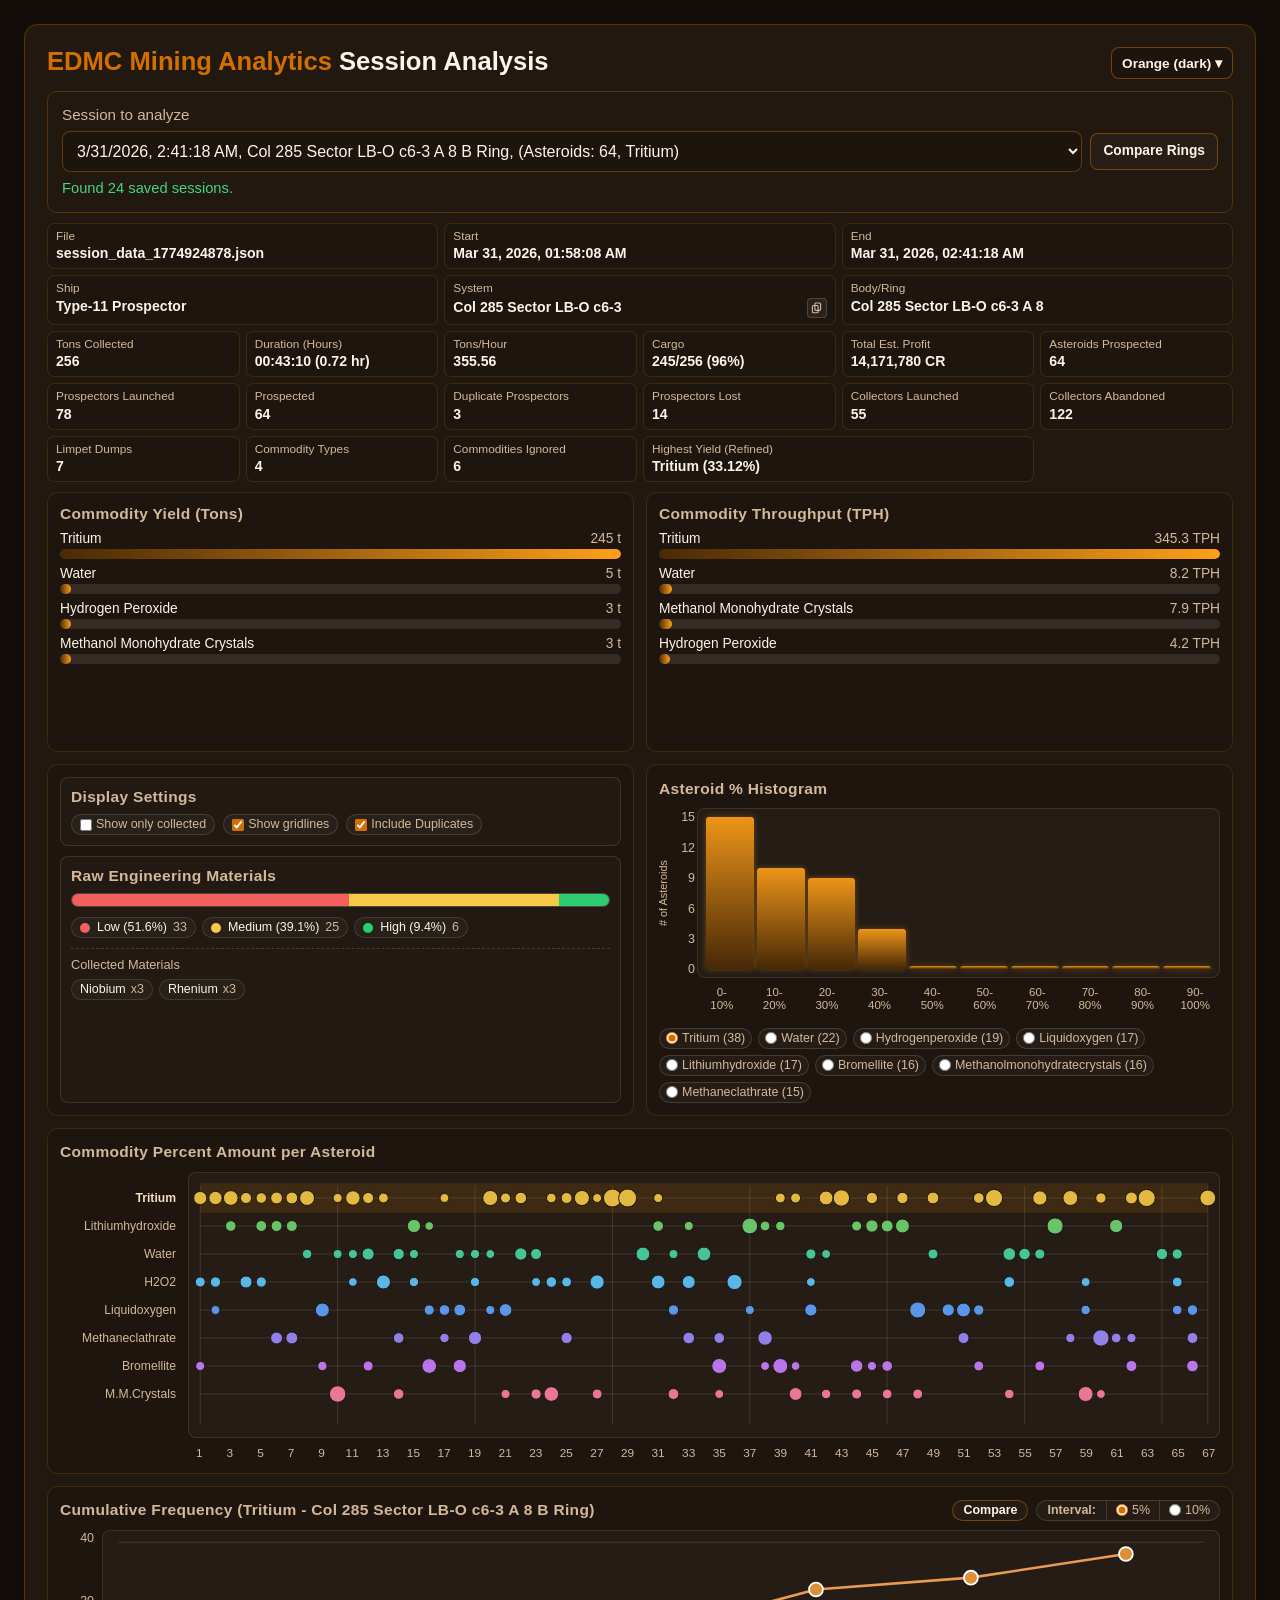
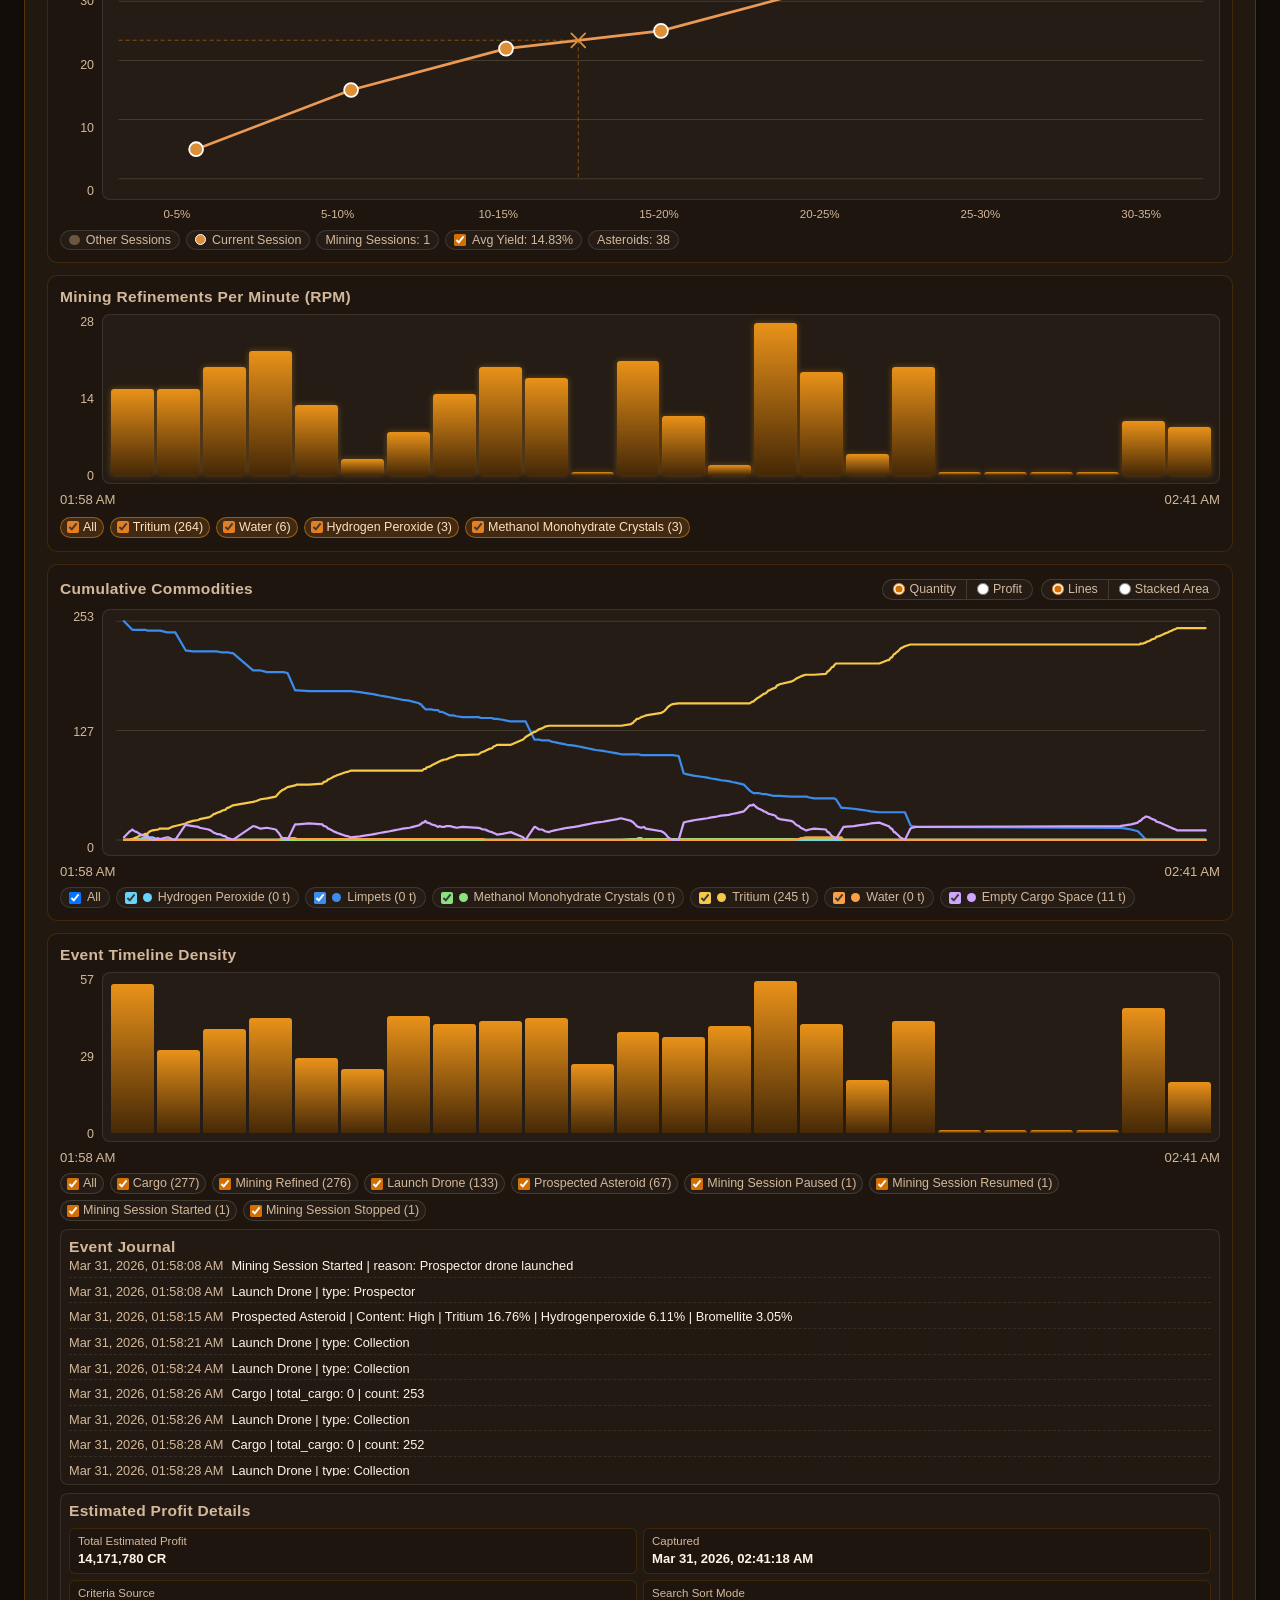
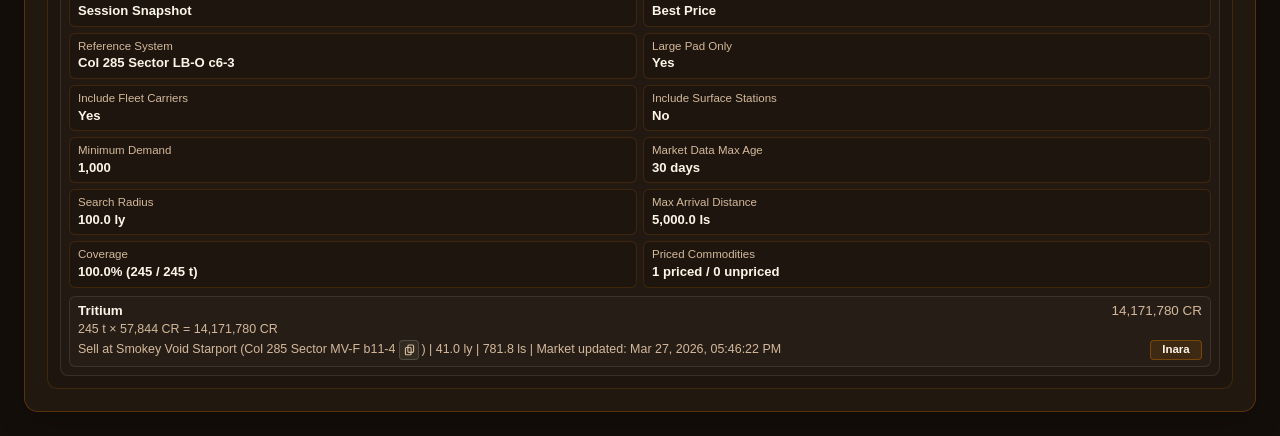
==== web/index.html @ 0b9e2910 "many updtes" ====
<!doctype html>
<html lang="en">
<head>
  <meta charset="utf-8">
  <meta name="viewport" content="width=device-width, initial-scale=1">
  <title>EDMC Mining Analytics Analysis</title>
  <style>
    :root {
      color-scheme: light dark;
      --bg: #0e1217;
      --fg: #f3f7fc;
      --muted: #9aabc0;
      --accent: #ff8a00;
      --card: #171d25;
      --line: color-mix(in srgb, var(--accent) 30%, transparent);
      --cool-1: #67d4ff;
      --cool-2: #3b8cec;
      --cool-3: #4ab6f2;
      --cool-4: #3d90f0;
      --cool-text: #cfe8ff;
      --cool-glow: transparent;
      --bar-primary-horizontal-start: color-mix(in srgb, var(--accent) 65%, #fff);
      --bar-primary-horizontal-end: var(--accent);
      --bar-primary-vertical-start: color-mix(in srgb, var(--accent) 75%, #fff);
      --bar-primary-vertical-end: var(--accent);
      --bar-secondary-horizontal-start: var(--cool-3);
      --bar-secondary-horizontal-end: var(--cool-4);
      --bar-secondary-vertical-start: var(--cool-1);
      --bar-secondary-vertical-end: var(--cool-2);
      --bar-histogram-vertical-start: var(--cool-1);
      --bar-histogram-vertical-end: var(--cool-4);
      --ok: #45d483;
      --warn: #f7c948;
      --bad: #f25f5c;
      --prospect-current-dot-fill: color-mix(in srgb, var(--accent) 78%, #ffffff);
      --prospect-current-dot-ring: #ffffff;
    }

    @media (prefers-color-scheme: light) {
      :root {
        --bg: #edf2f8;
        --fg: #1f2937;
        --muted: #4b5563;
        --accent: #c45a00;
        --card: #ffffff;
        --prospect-current-dot-ring: #000000;
      }
    }

    :root[data-theme="blue-light"] {
      --bg: #edf2f8;
      --fg: #1f2937;
      --muted: #4b5563;
      --accent: #3f87d4;
      --card: #ffffff;
      --prospect-current-dot-ring: #000000;
    }

    :root[data-theme="blue-dark"] {
      --bg: #0b1017;
      --fg: #f2f7ff;
      --muted: #97a8bc;
      --accent: #3f87d4;
      --card: #131d2a;
      --prospect-current-dot-ring: #ffffff;
    }

    :root[data-theme="orange-dark"] {
      --bg: #130e09;
      --fg: #fff4e8;
      --muted: #d4b89c;
      --accent: #d36f00;
      --card: #21180f;
      --prospect-current-dot-ring: #ffffff;
      --cool-1: #ff9f1a;
      --cool-2: #e67e22;
      --cool-3: #8a4b08;
      --cool-4: #4a2a05;
      --cool-text: #ffdcb3;
      --cool-glow: color-mix(in srgb, #ff9f1a 38%, transparent);
      --bar-primary-horizontal-start: #4a2a05;
      --bar-primary-horizontal-end: #ff9f1a;
      --bar-primary-vertical-start: #ff9f1a;
      --bar-primary-vertical-end: #4a2a05;
      --bar-secondary-horizontal-start: #4a2a05;
      --bar-secondary-horizontal-end: #ff9f1a;
      --bar-secondary-vertical-start: #ff9f1a;
      --bar-secondary-vertical-end: #4a2a05;
      --bar-histogram-vertical-start: #ff9f1a;
      --bar-histogram-vertical-end: #4a2a05;
    }

    :root[data-theme="green-light"] {
      --bg: #f4f9f2;
      --fg: #1a2f17;
      --muted: #4c6348;
      --accent: #3c8223;
      --card: #ffffff;
      --prospect-current-dot-ring: #000000;
      --cool-1: #8fd977;
      --cool-2: #4d9134;
      --cool-3: #7ab465;
      --cool-4: #2e631b;
      --cool-text: #1f4d14;
      --cool-glow: color-mix(in srgb, #4d9134 35%, transparent);
    }

    :root[data-theme="green-dark"] {
      --bg: #1a2a29;
      --fg: #edf6ef;
      --muted: #b5c7bc;
      --accent: #d1d93b;
      --card: #243836;
      --prospect-current-dot-ring: #ffffff;
      --cool-1: #b8e36c;
      --cool-2: #86c948;
      --cool-3: #7abf3f;
      --cool-4: #548a2a;
      --cool-text: #e6f8c8;
      --cool-glow: color-mix(in srgb, #86c948 40%, transparent);
    }

    * {
      box-sizing: border-box;
    }

    body {
      margin: 0;
      min-height: 100vh;
      font-family: "Segoe UI", "Helvetica Neue", Helvetica, Arial, sans-serif;
      background:
        radial-gradient(1200px 700px at 90% -20%, color-mix(in srgb, var(--accent) 18%, transparent), transparent 60%),
        var(--bg);
      color: var(--fg);
      padding: 24px;
    }

    .app {
      width: min(1280px, 100%);
      margin: 0 auto;
      background: var(--card);
      border: 1px solid var(--line);
      border-radius: 14px;
      padding: 22px;
      box-shadow: 0 10px 30px rgba(0, 0, 0, 0.2);
    }

    .title-row {
      margin: 0 0 12px;
      display: flex;
      justify-content: space-between;
      align-items: flex-start;
      gap: 10px;
    }

    .title {
      margin: 0;
      font-size: clamp(1.25rem, 2vw, 1.8rem);
    }

    .title strong {
      color: var(--accent);
    }

    .theme-control {
      position: relative;
      flex: 0 0 auto;
    }

    .theme-toggle {
      border: 1px solid color-mix(in srgb, var(--accent) 50%, transparent);
      border-radius: 8px;
      background: color-mix(in srgb, var(--card) 88%, #000);
      color: var(--fg);
      font: inherit;
      font-size: 0.85rem;
      font-weight: 600;
      padding: 7px 10px;
      cursor: pointer;
    }

    .theme-toggle:hover {
      border-color: color-mix(in srgb, var(--accent) 75%, transparent);
    }

    .theme-menu {
      position: absolute;
      top: calc(100% + 6px);
      right: 0;
      min-width: 190px;
      display: none;
      gap: 4px;
      border: 1px solid color-mix(in srgb, var(--accent) 30%, transparent);
      border-radius: 9px;
      background: color-mix(in srgb, var(--card) 95%, #000);
      padding: 6px;
      z-index: 40;
      box-shadow: 0 12px 30px rgba(0, 0, 0, 0.35);
    }

    .theme-menu.theme-menu--open {
      display: grid;
    }

    .theme-option {
      width: 100%;
      border: 1px solid transparent;
      border-radius: 7px;
      background: transparent;
      color: var(--fg);
      font: inherit;
      font-size: 0.82rem;
      text-align: left;
      display: flex;
      align-items: center;
      gap: 8px;
      padding: 6px 8px;
      cursor: pointer;
    }

    .theme-option:hover {
      background: color-mix(in srgb, var(--fg) 6%, transparent);
      border-color: color-mix(in srgb, var(--fg) 16%, transparent);
    }

    .theme-option.theme-option--active {
      border-color: color-mix(in srgb, var(--accent) 65%, transparent);
      background: color-mix(in srgb, var(--accent) 16%, transparent);
    }

    .theme-swatch {
      width: 14px;
      height: 14px;
      border-radius: 999px;
      border: 1px solid color-mix(in srgb, var(--fg) 25%, transparent);
      flex: 0 0 auto;
      background: linear-gradient(135deg, var(--swatch-bg, #111), var(--swatch-accent, #999));
    }

    .session-toolbar {
      display: grid;
      gap: 8px;
      margin-bottom: 10px;
      padding: 14px;
      border: 1px solid var(--line);
      border-radius: 10px;
    }

    .session-toolbar label {
      color: var(--muted);
      font-size: 0.95rem;
    }

    .session-toolbar select {
      width: 100%;
      padding: 10px;
      border-radius: 8px;
      border: 1px solid color-mix(in srgb, var(--accent) 40%, transparent);
      background: color-mix(in srgb, var(--card) 88%, #000);
      color: var(--fg);
      font: inherit;
    }

    .session-toolbar-input-row {
      display: flex;
      align-items: center;
      gap: 8px;
      flex-wrap: nowrap;
      width: 100%;
    }

    .session-toolbar-select {
      flex: 1 1 auto;
      min-width: 0;
      max-width: none;
      overflow-y: auto;
      scrollbar-width: thin;
      scrollbar-color: color-mix(in srgb, var(--accent) 55%, transparent) color-mix(in srgb, var(--fg) 6%, transparent);
    }

    .session-toolbar-select::-webkit-scrollbar {
      width: 10px;
    }

    .session-toolbar-select::-webkit-scrollbar-track {
      background: color-mix(in srgb, var(--fg) 6%, transparent);
      border-radius: 999px;
    }

    .session-toolbar-select::-webkit-scrollbar-thumb {
      background: color-mix(in srgb, var(--accent) 58%, transparent);
      border-radius: 999px;
      border: 2px solid color-mix(in srgb, var(--fg) 6%, transparent);
    }

    .session-toolbar-compare-button {
      border: 1px solid color-mix(in srgb, var(--accent) 46%, transparent);
      border-radius: 8px;
      background: color-mix(in srgb, var(--fg) 3%, transparent);
      color: var(--fg);
      font: inherit;
      font-size: 0.86rem;
      line-height: 1.2;
      font-weight: 600;
      padding: 9px 12px;
      cursor: pointer;
      white-space: nowrap;
      margin-left: auto;
      flex: 0 0 auto;
    }

    .session-toolbar-compare-button:hover {
      border-color: color-mix(in srgb, var(--accent) 78%, transparent);
      background: color-mix(in srgb, var(--accent) 12%, transparent);
    }

    .status {
      min-height: 1.2em;
      color: var(--muted);
      margin: 0;
      font-size: 0.92rem;
    }

    #analysis-status {
      min-height: 0;
      margin-bottom: 4px;
    }

    #analysis-status:empty {
      display: none;
      margin-bottom: 0;
    }

    .status.ok {
      color: var(--ok);
    }

    .status.warn {
      color: var(--warn);
    }

    .status.bad {
      color: var(--bad);
    }

    .metrics {
      display: grid;
      grid-template-columns: repeat(12, minmax(0, 1fr));
      gap: 6px;
      margin-top: 2px;
      margin-bottom: 10px;
    }

    .metric {
      grid-column: span 4;
      border: 1px solid color-mix(in srgb, var(--accent) 20%, transparent);
      border-radius: 7px;
      padding: 6px 8px;
      background: color-mix(in srgb, var(--card) 92%, #000);
      min-width: 0;
    }

    .metric--s {
      grid-column: span 2;
    }

    .metric--m {
      grid-column: span 3;
    }

    .metric--l {
      grid-column: span 4;
    }

    .metric--xl {
      grid-column: span 6;
    }

    .metric .label {
      color: var(--muted);
      font-size: 0.74rem;
      margin-bottom: 2px;
      line-height: 1.15;
    }

    .metric .value {
      font-size: 0.88rem;
      font-weight: 600;
      line-height: 1.2;
      white-space: nowrap;
      overflow: hidden;
      text-overflow: ellipsis;
    }

    .metric .value.value--copyable {
      display: flex;
      align-items: center;
      justify-content: space-between;
      gap: 6px;
      overflow: visible;
      text-overflow: initial;
    }

    .metric-value-text {
      min-width: 0;
      overflow: hidden;
      text-overflow: ellipsis;
      white-space: nowrap;
      flex: 1 1 auto;
    }

    .metric-copy-btn {
      width: 20px;
      height: 20px;
      border-radius: 4px;
      border: 1px solid color-mix(in srgb, var(--fg) 16%, transparent);
      background: color-mix(in srgb, var(--fg) 6%, transparent);
      color: var(--muted);
      display: inline-flex;
      align-items: center;
      justify-content: center;
      padding: 0;
      margin: 0;
      cursor: pointer;
      flex: 0 0 auto;
      position: relative;
    }

    .metric-copy-btn:hover {
      color: var(--fg);
      border-color: color-mix(in srgb, var(--accent) 45%, transparent);
      background: color-mix(in srgb, var(--accent) 12%, transparent);
    }

    .metric-copy-btn::after {
      content: attr(data-tooltip);
      position: absolute;
      left: calc(100% + 8px);
      top: 50%;
      transform: translateY(-50%) translateX(-2px);
      padding: 6px 10px;
      border-radius: 2px;
      border: 1px solid color-mix(in srgb, var(--fg) 18%, transparent);
      background: color-mix(in srgb, #0a0a0a 94%, #000);
      color: color-mix(in srgb, var(--cool-1) 90%, #9cc9ff);
      font-size: 0.85rem;
      line-height: 1.1;
      white-space: nowrap;
      box-shadow: 0 4px 12px color-mix(in srgb, #000 55%, transparent);
      opacity: 0;
      pointer-events: none;
      transition: opacity 120ms ease, transform 120ms ease;
      z-index: 6;
    }

    .metric-copy-btn.metric-copy-btn--copied::after {
      opacity: 1;
      transform: translateY(-50%) translateX(0);
    }

    .metric-copy-btn svg {
      width: 13px;
      height: 13px;
      display: block;
      fill: none;
      stroke: currentColor;
      stroke-width: 1.4;
      stroke-linejoin: round;
    }

    .charts {
      display: grid;
      grid-template-columns: repeat(2, minmax(0, 1fr));
      gap: 12px;
    }

    .chart-card {
      border: 1px solid color-mix(in srgb, var(--accent) 20%, transparent);
      border-radius: 10px;
      padding: 12px;
      background: color-mix(in srgb, var(--card) 92%, #000);
      min-height: 260px;
      display: grid;
      grid-template-rows: auto 1fr;
      gap: 8px;
    }

    .chart-card--stack {
      grid-template-rows: auto 1fr;
      gap: 10px;
    }

    .chart-pane {
      border: 1px solid color-mix(in srgb, var(--fg) 12%, transparent);
      border-radius: 8px;
      padding: 10px;
      background: color-mix(in srgb, var(--fg) 2%, transparent);
      display: grid;
      grid-template-rows: auto 1fr;
      gap: 8px;
      min-height: 0;
    }

    .chart-pane .panel-header-controls {
      justify-content: flex-start;
      width: 100%;
    }

    .chart-card--full {
      grid-column: 1 / -1;
    }

    .chart-card h2 {
      margin: 0;
      font-size: 0.97rem;
      color: var(--muted);
      font-weight: 600;
      letter-spacing: 0.02em;
    }

    .event-filters {
      display: flex;
      flex-wrap: wrap;
      gap: 6px;
      align-items: center;
      min-height: 24px;
    }

    .event-filter-item {
      display: inline-flex;
      align-items: center;
      gap: 4px;
      padding: 2px 6px;
      border-radius: 999px;
      border: 1px solid color-mix(in srgb, var(--fg) 14%, transparent);
      background: color-mix(in srgb, var(--fg) 3%, transparent);
      color: var(--muted);
      font-size: 0.78rem;
      line-height: 1.2;
      user-select: none;
    }

    .event-filter-item input {
      margin: 0;
      width: 12px;
      height: 12px;
      accent-color: var(--accent);
    }

    #refinement-filters .event-filter-item {
      border-color: color-mix(in srgb, var(--cool-1) 45%, transparent);
      background: color-mix(in srgb, var(--cool-2) 18%, transparent);
      color: color-mix(in srgb, var(--cool-text) 90%, #fff);
    }

    #refinement-filters .event-filter-item input {
      accent-color: var(--cool-2);
    }

    .event-journal-wrap {
      border: 1px solid color-mix(in srgb, var(--fg) 10%, transparent);
      border-radius: 8px;
      background: color-mix(in srgb, var(--fg) 2%, transparent);
      padding: 8px;
    }

    .event-journal {
      list-style: none;
      margin: 0;
      padding: 0;
      max-height: 220px;
      overflow: auto;
      display: grid;
      gap: 4px;
    }

    .event-journal-item {
      display: grid;
      grid-template-columns: auto 1fr;
      gap: 8px;
      align-items: baseline;
      font-size: 0.8rem;
      line-height: 1.3;
      padding: 2px 0;
      border-bottom: 1px dashed color-mix(in srgb, var(--fg) 9%, transparent);
    }

    .event-journal-item:last-child {
      border-bottom: none;
    }

    .event-journal-item.event-journal-item--active {
      background: color-mix(in srgb, var(--accent) 18%, transparent);
      border-radius: 6px;
      border-bottom-color: transparent;
      padding-left: 4px;
      padding-right: 4px;
    }

    .event-journal-time {
      color: var(--muted);
      font-variant-numeric: tabular-nums;
      white-space: nowrap;
    }

    .event-journal-text {
      min-width: 0;
      overflow-wrap: anywhere;
    }

    .estimated-profit-wrap {
      border: 1px solid color-mix(in srgb, var(--fg) 10%, transparent);
      border-radius: 8px;
      background: color-mix(in srgb, var(--fg) 2%, transparent);
      padding: 8px;
      display: grid;
      gap: 8px;
    }

    .estimated-profit-details {
      display: grid;
      gap: 8px;
    }

    .estimated-profit-settings {
      display: grid;
      grid-template-columns: repeat(2, minmax(0, 1fr));
      gap: 6px;
    }

    .estimated-profit-setting {
      border: 1px solid color-mix(in srgb, var(--accent) 18%, transparent);
      border-radius: 6px;
      background: color-mix(in srgb, var(--card) 92%, #000);
      padding: 6px 8px;
      min-width: 0;
    }

    .estimated-profit-setting-label {
      color: var(--muted);
      font-size: 0.72rem;
      line-height: 1.2;
      margin-bottom: 2px;
    }

    .estimated-profit-setting-value {
      font-size: 0.82rem;
      font-weight: 600;
      line-height: 1.25;
      overflow-wrap: anywhere;
    }

    .estimated-profit-list {
      list-style: none;
      margin: 0;
      padding: 0;
      display: grid;
      gap: 6px;
      max-height: 260px;
      overflow: auto;
    }

    .estimated-profit-item {
      border: 1px solid color-mix(in srgb, var(--fg) 10%, transparent);
      border-radius: 6px;
      background: color-mix(in srgb, var(--fg) 2%, transparent);
      padding: 6px 8px;
      display: grid;
      gap: 3px;
    }

    .estimated-profit-item-header {
      display: flex;
      justify-content: space-between;
      align-items: baseline;
      gap: 8px;
      font-size: 0.84rem;
    }

    .estimated-profit-item-name {
      font-weight: 600;
      min-width: 0;
      overflow-wrap: anywhere;
    }

    .estimated-profit-item-value {
      color: var(--muted);
      font-variant-numeric: tabular-nums;
      white-space: nowrap;
    }

    .estimated-profit-item-meta {
      font-size: 0.78rem;
      color: var(--muted);
      line-height: 1.3;
      overflow-wrap: anywhere;
    }

    .estimated-profit-inline-copy-btn {
      margin-left: 4px;
      margin-right: 2px;
      vertical-align: middle;
    }

    .estimated-profit-item-last-row {
      display: flex;
      align-items: flex-start;
      justify-content: space-between;
      gap: 8px;
      min-width: 0;
    }

    .estimated-profit-item-last-row .estimated-profit-item-meta {
      flex: 1 1 auto;
      min-width: 0;
      overflow-wrap: anywhere;
    }

    .estimated-profit-inara-link {
      display: inline-flex;
      align-items: center;
      justify-content: center;
      min-width: 52px;
      height: 20px;
      padding: 0 8px;
      border-radius: 4px;
      border: 1px solid color-mix(in srgb, var(--accent) 40%, transparent);
      background: color-mix(in srgb, var(--accent) 14%, transparent);
      color: color-mix(in srgb, var(--fg) 90%, #fff);
      font-size: 0.72rem;
      font-weight: 600;
      line-height: 1;
      text-decoration: none;
      cursor: pointer;
      flex: 0 0 auto;
    }

    .estimated-profit-inara-link:hover {
      border-color: color-mix(in srgb, var(--accent) 72%, transparent);
      background: color-mix(in srgb, var(--accent) 24%, transparent);
    }

    .estimated-profit-inara-link.estimated-profit-inara-link--disabled {
      border-color: color-mix(in srgb, var(--fg) 14%, transparent);
      background: color-mix(in srgb, var(--fg) 7%, transparent);
      color: var(--muted);
      cursor: not-allowed;
      pointer-events: none;
    }

    @media (max-width: 700px) {
      .estimated-profit-settings {
        grid-template-columns: 1fr;
      }
    }

    .chart-body {
      min-height: 0;
    }

    .chart-empty {
      color: var(--muted);
      font-size: 0.92rem;
      margin: 0;
    }

    .bar-list {
      display: grid;
      gap: 7px;
    }

    .bar-row {
      display: grid;
      gap: 3px;
    }

    .bar-meta {
      display: flex;
      justify-content: space-between;
      align-items: baseline;
      gap: 8px;
      font-size: 0.86rem;
    }

    .bar-label {
      overflow: hidden;
      text-overflow: ellipsis;
      white-space: nowrap;
    }

    .bar-value {
      color: var(--muted);
      font-variant-numeric: tabular-nums;
      white-space: nowrap;
    }

    .bar-track {
      height: 10px;
      border-radius: 999px;
      background: color-mix(in srgb, var(--fg) 10%, transparent);
      overflow: hidden;
    }

    .bar-fill {
      height: 100%;
      border-radius: 999px;
      background: linear-gradient(90deg, var(--bar-primary-horizontal-start), var(--bar-primary-horizontal-end));
    }

    .bar-fill.cool {
      background: linear-gradient(90deg, var(--bar-secondary-horizontal-start), var(--bar-secondary-horizontal-end));
      box-shadow: 0 0 8px var(--cool-glow);
    }

    .mix-layout {
      display: grid;
      grid-template-rows: auto auto auto;
      gap: 10px;
      align-content: start;
      height: 100%;
    }

    .mix-bar {
      height: 14px;
      display: flex;
      border-radius: 999px;
      overflow: hidden;
      border: 1px solid color-mix(in srgb, var(--fg) 12%, transparent);
      background: color-mix(in srgb, var(--fg) 10%, transparent);
    }

    .mix-segment {
      height: 100%;
      min-width: 2px;
    }

    .mix-legend {
      display: flex;
      flex-wrap: wrap;
      gap: 6px;
      align-items: center;
    }

    .mix-item {
      display: inline-flex;
      align-items: center;
      gap: 6px;
      padding: 2px 8px;
      border-radius: 999px;
      border: 1px solid color-mix(in srgb, var(--fg) 12%, transparent);
      background: color-mix(in srgb, var(--fg) 3%, transparent);
      font-size: 0.78rem;
      line-height: 1.2;
    }

    .mix-item .left {
      display: inline-flex;
      align-items: center;
      gap: 7px;
      min-width: 0;
    }

    .mix-dot {
      width: 10px;
      height: 10px;
      border-radius: 50%;
      flex: 0 0 auto;
    }

    .mix-count {
      color: var(--muted);
      font-variant-numeric: tabular-nums;
      white-space: nowrap;
    }

    .mix-mats {
      border-top: 1px dashed color-mix(in srgb, var(--fg) 16%, transparent);
      padding-top: 8px;
      display: grid;
      gap: 6px;
      align-content: start;
    }

    .mix-mats-title {
      color: var(--muted);
      font-size: 0.8rem;
      line-height: 1.2;
      margin: 0;
    }

    .mix-mats-list {
      display: flex;
      flex-wrap: wrap;
      gap: 6px;
      align-items: center;
    }

    .mix-mat {
      display: inline-flex;
      align-items: baseline;
      gap: 5px;
      padding: 2px 8px;
      border-radius: 999px;
      border: 1px solid color-mix(in srgb, var(--fg) 12%, transparent);
      background: color-mix(in srgb, var(--fg) 3%, transparent);
      color: var(--fg);
      font-size: 0.78rem;
      line-height: 1.2;
      white-space: nowrap;
    }

    .mix-mat-qty {
      color: var(--muted);
      font-variant-numeric: tabular-nums;
    }

    .timeline {
      height: 100%;
      display: grid;
      grid-template-rows: 1fr auto;
      gap: 8px;
    }

    .timeline-plot {
      min-height: 170px;
      display: grid;
      grid-template-columns: auto 1fr;
      gap: 8px;
      align-items: stretch;
    }

    .timeline-y-axis {
      width: 34px;
      display: flex;
      flex-direction: column;
      justify-content: space-between;
      align-items: flex-end;
      color: var(--muted);
      font-size: 0.78rem;
      font-variant-numeric: tabular-nums;
      line-height: 1;
      padding: 2px 0;
      user-select: none;
    }

    .timeline-bars {
      min-height: 170px;
      display: grid;
      grid-auto-flow: column;
      grid-auto-columns: 1fr;
      align-items: end;
      gap: 3px;
      border: 1px solid color-mix(in srgb, var(--fg) 10%, transparent);
      border-radius: 8px;
      padding: 8px;
      background: color-mix(in srgb, var(--fg) 3%, transparent);
    }

    .timeline-bar {
      width: 100%;
      border-radius: 3px 3px 0 0;
      min-height: 2px;
      background: linear-gradient(180deg, var(--bar-primary-vertical-start), var(--bar-primary-vertical-end));
      opacity: 0.9;
    }

    .timeline-bar.cool {
      background: linear-gradient(180deg, var(--bar-secondary-vertical-start), var(--bar-secondary-vertical-end));
      box-shadow: 0 0 6px var(--cool-glow);
    }

    .timeline-bar.timeline-bar--linked {
      outline: 2px solid color-mix(in srgb, var(--fg) 75%, var(--accent));
      outline-offset: 1px;
      opacity: 1;
    }

    .timeline-axis {
      display: flex;
      justify-content: space-between;
      gap: 8px;
      color: var(--muted);
      font-size: 0.82rem;
      font-variant-numeric: tabular-nums;
    }

    .panel-header-row {
      display: flex;
      align-items: center;
      justify-content: space-between;
      gap: 8px;
      min-height: 1.45rem;
    }

    .panel-header-controls {
      display: flex;
      justify-content: flex-end;
      align-items: center;
      gap: 8px;
      flex-wrap: wrap;
    }

    .panel-action-button {
      border: 1px solid color-mix(in srgb, var(--accent) 46%, transparent);
      border-radius: 999px;
      background: color-mix(in srgb, var(--fg) 3%, transparent);
      color: var(--fg);
      font: inherit;
      font-size: 0.78rem;
      line-height: 1.2;
      font-weight: 600;
      padding: 2px 10px;
      cursor: pointer;
    }

    .panel-action-button:hover {
      border-color: color-mix(in srgb, var(--accent) 78%, transparent);
      background: color-mix(in srgb, var(--accent) 12%, transparent);
    }

    .cumulative-layout {
      height: 100%;
      display: grid;
      grid-template-rows: 1fr auto auto;
      gap: 8px;
    }

    .cumulative-render-mode {
      display: inline-flex;
      align-items: center;
      gap: 4px;
      padding: 2px 8px;
      border-radius: 999px;
      border: 1px solid color-mix(in srgb, var(--fg) 14%, transparent);
      background: color-mix(in srgb, var(--fg) 3%, transparent);
      color: var(--muted);
      font-size: 0.78rem;
      line-height: 1.2;
      user-select: none;
    }

    .cumulative-render-mode-group {
      display: inline-flex;
      align-items: center;
      gap: 0;
      border: 1px solid color-mix(in srgb, var(--fg) 14%, transparent);
      border-radius: 999px;
      background: color-mix(in srgb, var(--fg) 3%, transparent);
      overflow: hidden;
    }

    .cumulative-render-mode-group .cumulative-render-mode {
      border: 0;
      border-right: 1px solid color-mix(in srgb, var(--fg) 14%, transparent);
      border-radius: 0;
      background: transparent;
      padding: 2px 10px;
      margin: 0;
    }

    .cumulative-render-mode-group .cumulative-render-mode:last-child {
      border-right: 0;
    }

    .cumulative-render-mode input {
      margin: 0;
      width: 12px;
      height: 12px;
      accent-color: var(--accent);
    }

    .cumulative-plot {
      min-height: 190px;
      display: grid;
      grid-template-columns: auto 1fr;
      gap: 8px;
      align-items: stretch;
    }

    .cumulative-surface {
      border: 1px solid color-mix(in srgb, var(--fg) 10%, transparent);
      border-radius: 8px;
      background: color-mix(in srgb, var(--fg) 3%, transparent);
      overflow: hidden;
    }

    .cumulative-svg {
      width: 100%;
      height: 100%;
      display: block;
    }

    .cumulative-grid-line {
      stroke: color-mix(in srgb, var(--fg) 14%, transparent);
      stroke-width: 1;
      vector-effect: non-scaling-stroke;
    }

    .cumulative-line {
      fill: none;
      stroke-width: 2.2;
      vector-effect: non-scaling-stroke;
      stroke-linecap: round;
      stroke-linejoin: round;
    }

    .cumulative-point {
      cursor: pointer;
      opacity: 0;
      transition: opacity 0.08s ease-out;
    }

    .cumulative-point:hover {
      opacity: 1;
    }

    .cumulative-legend {
      display: flex;
      flex-wrap: wrap;
      gap: 6px;
      align-items: center;
    }

    .cumulative-legend-item {
      display: inline-flex;
      align-items: center;
      gap: 6px;
      padding: 2px 8px;
      border-radius: 999px;
      border: 1px solid color-mix(in srgb, var(--fg) 12%, transparent);
      background: color-mix(in srgb, var(--fg) 3%, transparent);
      color: var(--muted);
      font-size: 0.78rem;
      line-height: 1.2;
    }

    .cumulative-legend-item input {
      margin: 0;
      width: 12px;
      height: 12px;
    }

    .cumulative-legend-item.cumulative-legend-item--off {
      opacity: 0.55;
    }

    .cumulative-legend-swatch {
      width: 9px;
      height: 9px;
      border-radius: 999px;
      flex: 0 0 auto;
    }

    .histogram-layout {
      height: 100%;
      display: grid;
      grid-template-rows: 1fr auto auto;
      gap: 8px;
    }

    .histogram-plot {
      --histogram-bars-v-padding: 8px;
      --histogram-bars-border: 1px;
      min-height: 170px;
      display: grid;
      grid-template-columns: auto auto 1fr;
      gap: 2px;
      align-items: stretch;
    }

    .histogram-bars {
      min-height: 170px;
      display: grid;
      grid-template-columns: repeat(10, minmax(0, 1fr));
      align-items: end;
      gap: 3px;
      border: var(--histogram-bars-border) solid color-mix(in srgb, var(--fg) 10%, transparent);
      border-radius: 8px;
      padding: var(--histogram-bars-v-padding) 8px;
      background: color-mix(in srgb, var(--fg) 3%, transparent);
    }

    .histogram-bar {
      width: 100%;
      border-radius: 3px 3px 0 0;
      min-height: 2px;
      background: linear-gradient(180deg, var(--bar-histogram-vertical-start), var(--bar-histogram-vertical-end));
      box-shadow: 0 0 6px var(--cool-glow);
      opacity: 0.92;
    }

    .histogram-bar.histogram-bar--linked {
      outline: 2px solid color-mix(in srgb, var(--fg) 76%, var(--accent));
      outline-offset: 1px;
      opacity: 1;
    }

    .histogram-bin-labels {
      display: grid;
      gap: 3px;
      color: var(--muted);
      font-size: 0.72rem;
      font-variant-numeric: tabular-nums;
      line-height: 1.1;
    }

    .histogram-label-row {
      display: grid;
      grid-template-columns: auto 1fr;
      gap: 2px;
      align-items: start;
    }

    .histogram-label-spacer {
      visibility: hidden;
      pointer-events: none;
      width: 36px;
    }

    .histogram-bin-label {
      text-align: center;
      white-space: pre-line;
      overflow: visible;
      text-overflow: unset;
      overflow-wrap: anywhere;
      word-break: break-word;
      min-height: 2.1em;
    }

    .histogram-y-axis-label {
      width: 8px;
      display: flex;
      align-items: center;
      justify-content: center;
      color: var(--muted);
      font-size: 0.68rem;
      line-height: 1;
      text-align: center;
      white-space: nowrap;
      writing-mode: vertical-rl;
      text-orientation: mixed;
      transform: rotate(180deg);
      user-select: none;
    }

    .histogram-y-axis {
      width: 26px;
      min-height: 170px;
      position: relative;
      color: var(--muted);
      font-size: 0.78rem;
      font-variant-numeric: tabular-nums;
      line-height: 1;
      user-select: none;
    }

    .histogram-y-axis-ticks {
      position: absolute;
      top: calc(var(--histogram-bars-v-padding) + var(--histogram-bars-border));
      bottom: calc(var(--histogram-bars-v-padding) + var(--histogram-bars-border));
      left: 0;
      right: 0;
    }

    .histogram-y-axis-tick {
      position: absolute;
      right: 0;
      white-space: nowrap;
      pointer-events: none;
    }

    .material-percent-layout {
      height: 100%;
      display: grid;
      grid-template-rows: 1fr auto;
      gap: 8px;
    }

    .material-percent-plot {
      min-height: 220px;
      display: grid;
      grid-template-columns: auto 1fr;
      gap: 8px;
      align-items: stretch;
    }

    .material-percent-y-axis {
      width: 120px;
      display: grid;
      align-content: stretch;
      justify-items: end;
      color: var(--muted);
      font-size: 0.76rem;
      line-height: 1;
      padding: 0;
      user-select: none;
    }

    .material-percent-y-label {
      display: flex;
      align-items: center;
      justify-content: flex-end;
      text-align: right;
      padding-right: 4px;
      overflow: hidden;
      text-overflow: ellipsis;
      white-space: nowrap;
      min-width: 0;
      width: 100%;
      height: 100%;
      line-height: 1.2;
    }

    .material-percent-y-label.material-percent-y-label--selected {
      color: color-mix(in srgb, var(--fg) 82%, var(--accent));
      font-weight: 700;
    }

    .material-percent-y-label.material-percent-y-label--interactive {
      cursor: pointer;
    }

    .material-percent-y-spacer {
      visibility: hidden;
      pointer-events: none;
    }

    .material-percent-surface {
      border: 1px solid color-mix(in srgb, var(--fg) 10%, transparent);
      border-radius: 8px;
      background: color-mix(in srgb, var(--fg) 3%, transparent);
      overflow: hidden;
    }

    .material-percent-svg {
      width: 100%;
      height: 100%;
      display: block;
    }

    .material-percent-grid-line {
      stroke: color-mix(in srgb, var(--fg) 12%, transparent);
      stroke-width: 1;
      vector-effect: non-scaling-stroke;
    }

    .material-percent-grid-line.material-percent-grid-line--selected {
      stroke: color-mix(in srgb, var(--fg) 12%, transparent);
      stroke-width: 1;
    }

    .material-percent-row-hitbox {
      stroke: transparent;
      stroke-width: 12;
      vector-effect: non-scaling-stroke;
      cursor: pointer;
    }

    .material-percent-row-highlight {
      fill: color-mix(in srgb, var(--accent) 14%, transparent);
      pointer-events: none;
    }

    .material-percent-dot {
      fill-opacity: 0.9;
      stroke: color-mix(in srgb, var(--card) 92%, #000);
      stroke-width: 1;
      vector-effect: non-scaling-stroke;
    }

    .material-percent-dot.material-percent-dot--linked {
      fill-opacity: 1;
      stroke: color-mix(in srgb, var(--fg) 88%, var(--accent));
      stroke-width: 2.2;
    }

    .material-percent-axis-row {
      display: grid;
      grid-template-columns: auto 1fr;
      gap: 8px;
      align-items: start;
    }

    .material-percent-axis-spacer {
      visibility: hidden;
      pointer-events: none;
    }

    .material-percent-axis {
      position: relative;
      min-height: 1.2em;
      color: var(--muted);
      font-size: 0.74rem;
      font-variant-numeric: tabular-nums;
      line-height: 1.2;
      user-select: none;
    }

    .material-percent-axis-label {
      position: absolute;
      top: 0;
      transform: translateX(-50%);
      white-space: nowrap;
    }

    .prospect-frequency-layout {
      height: 100%;
      display: grid;
      grid-template-rows: 1fr auto auto;
      gap: 8px;
    }

    .prospect-frequency-plot {
      min-height: 210px;
      display: grid;
      grid-template-columns: auto 1fr;
      gap: 8px;
      align-items: stretch;
    }

    .prospect-frequency-surface {
      border: 1px solid color-mix(in srgb, var(--fg) 10%, transparent);
      border-radius: 8px;
      background: color-mix(in srgb, var(--fg) 3%, transparent);
      overflow: hidden;
    }

    .prospect-frequency-svg {
      width: 100%;
      height: 100%;
      display: block;
    }

    .prospect-frequency-grid-line {
      stroke: color-mix(in srgb, var(--fg) 14%, transparent);
      stroke-width: 1;
      vector-effect: non-scaling-stroke;
    }

    .prospect-frequency-line {
      fill: none;
      stroke: color-mix(in srgb, var(--cool-2) 78%, #fff);
      stroke-width: 2.6;
      vector-effect: non-scaling-stroke;
      stroke-linecap: round;
      stroke-linejoin: round;
    }

    .prospect-frequency-line-hitbox {
      fill: none;
      stroke: transparent;
      stroke-width: 16;
      vector-effect: non-scaling-stroke;
      cursor: crosshair;
    }

    .prospect-frequency-dot--other {
      fill: color-mix(in srgb, var(--cool-3) 52%, #7b8a9b);
      opacity: 0.75;
      stroke: color-mix(in srgb, var(--card) 90%, #000);
      stroke-width: 0.9;
      vector-effect: non-scaling-stroke;
      transition: stroke-width 80ms ease-out, filter 80ms ease-out, fill 80ms ease-out, opacity 80ms ease-out;
    }

    .prospect-frequency-dot--current {
      fill: var(--prospect-current-dot-fill);
      opacity: 1;
      stroke: var(--prospect-current-dot-ring);
      stroke-width: 1.8;
      vector-effect: non-scaling-stroke;
      transition: stroke-width 80ms ease-out, filter 80ms ease-out, fill 80ms ease-out, opacity 80ms ease-out;
    }

    .prospect-frequency-dot--other.prospect-frequency-dot--linked,
    .prospect-frequency-dot--current.prospect-frequency-dot--linked {
      opacity: 1;
      fill: color-mix(in srgb, var(--accent) 72%, #fff);
      stroke: color-mix(in srgb, #fff 92%, var(--accent));
      stroke-width: 3.4;
      filter: drop-shadow(0 0 2px color-mix(in srgb, #fff 72%, transparent))
        drop-shadow(0 0 8px color-mix(in srgb, var(--accent) 80%, transparent));
    }

    .prospect-frequency-crosshair {
      stroke: color-mix(in srgb, var(--accent) 58%, transparent);
      stroke-width: 1;
      stroke-dasharray: 4 3;
      vector-effect: non-scaling-stroke;
      pointer-events: none;
      opacity: 0;
    }

    .prospect-frequency-average-marker {
      stroke: color-mix(in srgb, var(--accent) 78%, #fff);
      stroke-width: 1.8;
      stroke-linecap: round;
      vector-effect: non-scaling-stroke;
      pointer-events: none;
    }

    .prospect-frequency-control {
      display: inline-flex;
      align-items: center;
      gap: 4px;
      padding: 2px 8px;
      border-radius: 999px;
      border: 1px solid color-mix(in srgb, var(--fg) 14%, transparent);
      background: color-mix(in srgb, var(--fg) 3%, transparent);
      color: var(--muted);
      font-size: 0.78rem;
      line-height: 1.2;
      user-select: none;
    }

    .prospect-frequency-control input {
      margin: 0;
      width: 12px;
      height: 12px;
      accent-color: var(--accent);
    }

    .prospect-frequency-interval-group {
      display: inline-flex;
      align-items: center;
      gap: 0;
      border-radius: 999px;
      border: 1px solid color-mix(in srgb, var(--fg) 14%, transparent);
      background: color-mix(in srgb, var(--fg) 3%, transparent);
      overflow: hidden;
    }

    .prospect-frequency-interval-prefix {
      display: inline-flex;
      align-items: center;
      color: var(--muted);
      font-size: 0.78rem;
      line-height: 1.2;
      font-weight: 600;
      padding: 2px 10px;
      border-right: 1px solid color-mix(in srgb, var(--fg) 14%, transparent);
    }

    .prospect-frequency-interval-group .prospect-frequency-control {
      padding: 2px 9px;
      border: 0;
      border-right: 1px solid color-mix(in srgb, var(--fg) 14%, transparent);
      border-radius: 0;
      background: transparent;
      margin: 0;
    }

    .prospect-frequency-interval-group .prospect-frequency-control:last-child {
      border-right: 0;
    }

    .prospect-frequency-legend {
      display: flex;
      flex-wrap: wrap;
      gap: 6px;
      align-items: center;
    }

    .prospect-frequency-legend-item {
      display: inline-flex;
      align-items: center;
      gap: 6px;
      padding: 2px 8px;
      border-radius: 999px;
      border: 1px solid color-mix(in srgb, var(--fg) 12%, transparent);
      background: color-mix(in srgb, var(--fg) 3%, transparent);
      color: var(--muted);
      font-size: 0.78rem;
      line-height: 1.2;
    }

    .prospect-frequency-dot {
      width: 10.8px;
      height: 10.8px;
      border-radius: 999px;
      flex: 0 0 auto;
      background: color-mix(in srgb, var(--cool-3) 52%, #7b8a9b);
      opacity: 0.75;
    }

    .prospect-frequency-dot.prospect-frequency-dot--current {
      width: 11px;
      height: 11px;
      background: var(--prospect-current-dot-fill);
      opacity: 1;
      border: 1px solid var(--prospect-current-dot-ring);
    }

    .prospect-frequency-bin-label {
      white-space: nowrap;
      overflow-wrap: normal;
      word-break: normal;
      text-overflow: ellipsis;
      overflow: hidden;
      min-height: 1.2em;
    }

    .cursor-tooltip {
      position: fixed;
      z-index: 9999;
      pointer-events: none;
      max-width: min(520px, calc(100vw - 24px));
      padding: 6px 8px;
      border-radius: 6px;
      border: 1px solid color-mix(in srgb, var(--accent) 35%, transparent);
      background: color-mix(in srgb, var(--card) 94%, #000);
      color: var(--fg);
      font-size: 0.8rem;
      line-height: 1.35;
      white-space: pre-line;
      box-shadow: 0 6px 18px rgba(0, 0, 0, 0.3);
      opacity: 0;
      transform: translateY(2px);
      transition: opacity 0.08s ease-out, transform 0.08s ease-out;
    }

    .cursor-tooltip.visible {
      opacity: 1;
      transform: translateY(0);
    }

    @media (max-width: 700px) {
      body {
        padding: 12px;
      }

      .app {
        padding: 14px;
      }

      .session-toolbar-input-row {
        align-items: stretch;
      }

      .session-toolbar-select {
        flex: 1 1 100%;
      }

      .session-toolbar-compare-button {
        width: max-content;
      }

      .metrics {
        grid-template-columns: repeat(6, minmax(0, 1fr));
      }

      .metric--s {
        grid-column: span 3;
      }

      .metric--m,
      .metric--l,
      .metric--xl {
        grid-column: span 6;
      }

      .charts {
        grid-template-columns: 1fr;
      }

      .mix-layout {
        grid-template-columns: 1fr;
      }

      .title-row {
        flex-direction: column;
        align-items: stretch;
      }

      .theme-control {
        align-self: flex-end;
      }

      .panel-header-row {
        flex-direction: column;
        align-items: flex-start;
      }

      .panel-header-controls {
        width: 100%;
      }
    }
  </style>
</head>
<body>
  <main class="app">
    <header class="title-row">
      <h1 class="title"><strong>EDMC Mining Analytics</strong> Session Analysis</h1>
      <div class="theme-control">
        <button id="theme-toggle" class="theme-toggle" type="button" aria-haspopup="true" aria-expanded="false">Theme</button>
        <div id="theme-menu" class="theme-menu" aria-hidden="true"></div>
      </div>
    </header>

    <section class="session-toolbar">
      <label for="session-select">Session to analyze</label>
      <div class="session-toolbar-input-row">
        <select id="session-select" class="session-toolbar-select" disabled>
          <option>Loading sessions...</option>
        </select>
        <button id="compare-rings-button" class="session-toolbar-compare-button" type="button">Compare Rings</button>
      </div>
      <p id="session-status" class="status">Preparing session list...</p>
    </section>

    <section>
      <p id="analysis-status" class="status">No session selected.</p>
      <div id="analysis-metrics" class="metrics"></div>
      <div class="charts">
        <article class="chart-card">
          <h2>Commodity Yield (Tons)</h2>
          <div id="chart-commodity-tons" class="chart-body"></div>
        </article>
        <article class="chart-card">
          <h2>Commodity Throughput (TPH)</h2>
          <div id="chart-commodity-tph" class="chart-body"></div>
        </article>
        <article class="chart-card chart-card--stack">
          <section class="chart-pane">
            <h2>Display Settings</h2>
            <div id="material-display-header-controls" class="panel-header-controls">
              <label class="prospect-frequency-control">
                <input id="material-percent-show-collected" type="checkbox">
                <span>Show only collected</span>
              </label>
              <label class="prospect-frequency-control">
                <input id="material-percent-show-gridlines" type="checkbox">
                <span>Show gridlines</span>
              </label>
              <label class="prospect-frequency-control">
                <input id="material-percent-include-duplicates" type="checkbox">
                <span>Include Duplicates</span>
              </label>
            </div>
          </section>
          <section class="chart-pane">
            <h2>Raw Engineering Materials</h2>
            <div id="chart-content-mix" class="chart-body"></div>
          </section>
        </article>
        <article class="chart-card">
          <div class="panel-header-row">
            <h2>Asteroid % Histogram</h2>
            <div id="prospect-histogram-header-controls" class="panel-header-controls"></div>
          </div>
          <div id="chart-prospect-histogram" class="chart-body"></div>
          <div id="commodity-histogram-filters" class="event-filters"></div>
        </article>
        <article class="chart-card chart-card--full">
          <div class="panel-header-row">
            <h2>Commodity Percent Amount per Asteroid</h2>
            <div id="material-percent-header-controls" class="panel-header-controls"></div>
          </div>
          <div id="chart-material-percent-amount" class="chart-body"></div>
        </article>
        <article class="chart-card chart-card--full">
          <div class="panel-header-row">
            <h2 id="prospect-frequency-title">Cumulative Frequency</h2>
            <div id="prospect-frequency-header-controls" class="panel-header-controls"></div>
          </div>
          <div id="chart-prospect-cumulative-frequency" class="chart-body"></div>
        </article>
        <article class="chart-card chart-card--full">
          <h2>Mining Refinements Per Minute (RPM)</h2>
          <div id="chart-refinements" class="chart-body"></div>
          <div id="refinement-filters" class="event-filters"></div>
        </article>
        <article class="chart-card chart-card--full">
          <div class="panel-header-row">
            <h2>Cumulative Commodities</h2>
            <div id="cumulative-header-controls" class="panel-header-controls"></div>
          </div>
          <div id="chart-cumulative-commodities" class="chart-body"></div>
        </article>
        <article class="chart-card chart-card--full">
          <h2>Event Timeline Density</h2>
          <div id="chart-events" class="chart-body"></div>
          <div id="event-filters" class="event-filters"></div>
          <div class="event-journal-wrap">
            <h2>Event Journal</h2>
            <ul id="event-journal" class="event-journal"></ul>
          </div>
          <div class="estimated-profit-wrap">
            <h2>Estimated Profit Details</h2>
            <div id="estimated-profit-details" class="estimated-profit-details"></div>
          </div>
        </article>
      </div>
    </section>
  </main>

  <script>
    (function () {
      const sessionSelect = document.getElementById("session-select");
      const compareRingsButton = document.getElementById("compare-rings-button");
      const sessionStatus = document.getElementById("session-status");
      const analysisStatus = document.getElementById("analysis-status");
      const analysisMetrics = document.getElementById("analysis-metrics");
      const chartCommodityTons = document.getElementById("chart-commodity-tons");
      const chartCommodityTph = document.getElementById("chart-commodity-tph");
      const chartContentMix = document.getElementById("chart-content-mix");
      const chartProspectHistogram = document.getElementById("chart-prospect-histogram");
      const prospectHistogramHeaderControls = document.getElementById("prospect-histogram-header-controls");
      const chartMaterialPercentAmount = document.getElementById("chart-material-percent-amount");
      const materialPercentCard = chartMaterialPercentAmount ? chartMaterialPercentAmount.closest(".chart-card") : null;
      const materialPercentShowCollectedInput = document.getElementById("material-percent-show-collected");
      const materialPercentShowGridlinesInput = document.getElementById("material-percent-show-gridlines");
      const materialPercentIncludeDuplicatesInput = document.getElementById("material-percent-include-duplicates");
      const chartProspectCumulativeFrequency = document.getElementById("chart-prospect-cumulative-frequency");
      const chartEvents = document.getElementById("chart-events");
      const chartRefinements = document.getElementById("chart-refinements");
      const chartCumulativeCommodities = document.getElementById("chart-cumulative-commodities");
      const cumulativeHeaderControls = document.getElementById("cumulative-header-controls");
      const prospectFrequencyHeaderControls = document.getElementById("prospect-frequency-header-controls");
      const prospectFrequencyTitle = document.getElementById("prospect-frequency-title");
      const commodityHistogramFilters = document.getElementById("commodity-histogram-filters");
      const refinementFilters = document.getElementById("refinement-filters");
      const eventFilters = document.getElementById("event-filters");
      const eventJournal = document.getElementById("event-journal");
      const estimatedProfitDetails = document.getElementById("estimated-profit-details");
      const rootElement = document.documentElement;
      const themeToggle = document.getElementById("theme-toggle");
      const themeMenu = document.getElementById("theme-menu");
      const THEME_STORAGE_KEY = "edmcma.analysis.theme";
      const DEFAULT_THEME_ID = "orange-dark";
      const themeOptions = [
        { id: "blue-light", label: "Blue (light)", swatchBg: "#edf2f8", swatchAccent: "#3f87d4" },
        { id: "blue-dark", label: "Blue (dark)", swatchBg: "#0b1017", swatchAccent: "#3f87d4" },
        { id: "orange-dark", label: "Orange (dark)", swatchBg: "#130e09", swatchAccent: "#ff9f1a" },
        { id: "green-light", label: "Green (light)", swatchBg: "#f4f9f2", swatchAccent: "#3c8223" },
        { id: "green-dark", label: "Green (dark)", swatchBg: "#1a2a29", swatchAccent: "#86c948" }
      ];
      let cursorTooltip = null;
      let runtimeAnalysisSettings = {};
      let activeThemeId = DEFAULT_THEME_ID;
      let selectedHistogramCommodity = "";
      let materialPercentHighlightedCommodityKey = "";
      let histogramSelectionClearedByMaterial = false;
      let activeSessionData = null;
      let activeSessionFilename = "";
      let materialPercentShowOnlyCollected = false;
      let materialPercentShowGridlines = true;
      let histogramShowOnlyCollected = false;
      let commodityLinkMap = new Map();
      let commodityAbbreviationMap = new Map();
      let commodityLinkLoadPromise = null;
      let prospectSummaryRecords = null;
      let prospectSummaryLoadPromise = null;
      let prospectFrequencyBinSize = 5;
      let prospectFrequencyIncludeDuplicates = true;
      let prospectFrequencyShowAverageReference = true;
      let prospectFrequencyRenderToken = 0;
      let sessionListRenderToken = 0;
      let allRefinementEntries = [];
      let refinementTimelineOptions = null;
      let refinementSelection = {};
      let cumulativeCommoditySelection = {};
      let cumulativeRenderMode = "line";
      let cumulativeValueMode = "quantity";
      let allEventEntries = [];
      let eventTimelineOptions = null;
      let eventTypeSelection = {};
      let eventTimelineContext = null;
      let eventJournalFirstRowByBin = new Map();
      let eventJournalFirstTimeByBin = new Map();
      let activeJournalRow = null;
      let activeTimelineBar = null;
      let histogramHoverContext = {
        commodityKey: "",
        binSize: 10,
        bars: []
      };
      let materialPercentHoverContext = {
        commodityKey: "",
        dots: []
      };
      let cumulativeHoverContext = {
        commodityKey: "",
        points: [],
        showLinkedCrosshair: null,
        hideLinkedCrosshair: null
      };
      let crossChartHighlightLinks = [];

      function applyFocusTokenToTitle() {
        try {
          const params = new URLSearchParams(window.location.search || "");
          const token = (params.get("edmcma_focus_token") || "").trim();
          if (token) {
            document.title = `${document.title} [${token}]`;
          }
        } catch (_err) {
          // Keep default title if URL parsing fails.
        }
      }

      function getThemeOption(themeId) {
        return themeOptions.find((option) => option.id === themeId) || null;
      }

      function setThemeMenuOpen(open) {
        if (!themeToggle || !themeMenu) {
          return;
        }
        const isOpen = !!open;
        themeToggle.setAttribute("aria-expanded", isOpen ? "true" : "false");
        themeMenu.setAttribute("aria-hidden", isOpen ? "false" : "true");
        themeMenu.classList.toggle("theme-menu--open", isOpen);
      }

      function syncThemeControls() {
        if (!themeToggle || !themeMenu) {
          return;
        }
        const option = getThemeOption(activeThemeId) || getThemeOption(DEFAULT_THEME_ID);
        themeToggle.textContent = option ? `${option.label} ▾` : "Theme ▾";
        const buttons = themeMenu.querySelectorAll(".theme-option[data-theme-id]");
        buttons.forEach((button) => {
          const isActive = button.getAttribute("data-theme-id") === activeThemeId;
          button.classList.toggle("theme-option--active", isActive);
          button.setAttribute("aria-pressed", isActive ? "true" : "false");
        });
      }

      function applyTheme(themeId, persist) {
        const option = getThemeOption(themeId) || getThemeOption(DEFAULT_THEME_ID);
        if (!option) {
          return;
        }
        activeThemeId = option.id;
        rootElement.setAttribute("data-theme", option.id);
        syncThemeControls();
        if (persist !== false) {
          try {
            window.localStorage.setItem(THEME_STORAGE_KEY, option.id);
          } catch (_err) {
            // Ignore storage errors.
          }
        }
      }

      function renderThemeMenu() {
        if (!themeMenu) {
          return;
        }
        themeMenu.innerHTML = "";
        themeOptions.forEach((option) => {
          const button = document.createElement("button");
          button.type = "button";
          button.className = "theme-option";
          button.setAttribute("data-theme-id", option.id);

          const swatch = document.createElement("span");
          swatch.className = "theme-swatch";
          swatch.style.setProperty("--swatch-bg", option.swatchBg);
          swatch.style.setProperty("--swatch-accent", option.swatchAccent);

          const label = document.createElement("span");
          label.textContent = option.label;

          button.appendChild(swatch);
          button.appendChild(label);
          button.addEventListener("click", () => {
            applyTheme(option.id);
            setThemeMenuOpen(false);
          });
          themeMenu.appendChild(button);
        });
      }

      function initializeThemeControl() {
        if (!themeToggle || !themeMenu) {
          return;
        }
        renderThemeMenu();
        let initialThemeId = DEFAULT_THEME_ID;
        try {
          const stored = window.localStorage.getItem(THEME_STORAGE_KEY);
          if (stored && getThemeOption(stored)) {
            initialThemeId = stored;
          }
        } catch (_err) {
          // Keep default theme.
        }
        applyTheme(initialThemeId, false);

        themeToggle.addEventListener("click", (event) => {
          event.stopPropagation();
          const isOpen = themeMenu.classList.contains("theme-menu--open");
          setThemeMenuOpen(!isOpen);
        });
        themeMenu.addEventListener("click", (event) => {
          event.stopPropagation();
        });
        document.addEventListener("click", () => {
          setThemeMenuOpen(false);
        });
        document.addEventListener("keydown", (event) => {
          if (event.key === "Escape") {
            setThemeMenuOpen(false);
          }
        });
      }

      function setStatus(target, text, level) {
        target.textContent = text;
        target.classList.remove("ok", "warn", "bad");
        if (level) {
          target.classList.add(level);
        }
      }

      function ensureCursorTooltip() {
        if (cursorTooltip && document.body.contains(cursorTooltip)) {
          return cursorTooltip;
        }
        const node = document.createElement("div");
        node.className = "cursor-tooltip";
        document.body.appendChild(node);
        cursorTooltip = node;
        return node;
      }

      function showCursorTooltip(text, event) {
        const node = ensureCursorTooltip();
        node.textContent = text;

        const offset = 14;
        const viewportWidth = window.innerWidth || document.documentElement.clientWidth || 1280;
        const viewportHeight = window.innerHeight || document.documentElement.clientHeight || 720;
        const rect = node.getBoundingClientRect();

        let x = event.clientX + offset;
        let y = event.clientY + offset;

        if (x + rect.width > viewportWidth - 8) {
          x = Math.max(8, event.clientX - rect.width - offset);
        }
        if (y + rect.height > viewportHeight - 8) {
          y = Math.max(8, event.clientY - rect.height - offset);
        }

        node.style.left = `${Math.round(x)}px`;
        node.style.top = `${Math.round(y)}px`;
        node.classList.add("visible");
      }

      function hideCursorTooltip() {
        if (!cursorTooltip) {
          return;
        }
        cursorTooltip.classList.remove("visible");
      }

      function trackCrossChartHighlight(element, className) {
        if (!element || !className) {
          return;
        }
        const alreadyTracked = crossChartHighlightLinks.some((entry) => (
          entry.element === element && entry.className === className
        ));
        if (alreadyTracked) {
          return;
        }
        element.classList.add(className);
        crossChartHighlightLinks.push({ element, className });
      }

      function clearCrossChartHoverHighlights() {
        if (!crossChartHighlightLinks.length) {
          if (typeof cumulativeHoverContext.hideLinkedCrosshair === "function") {
            cumulativeHoverContext.hideLinkedCrosshair();
          }
          return;
        }
        crossChartHighlightLinks.forEach((entry) => {
          if (entry && entry.element && entry.className) {
            entry.element.classList.remove(entry.className);
          }
        });
        crossChartHighlightLinks = [];
        if (typeof cumulativeHoverContext.hideLinkedCrosshair === "function") {
          cumulativeHoverContext.hideLinkedCrosshair();
        }
      }

      function resetCrossChartHoverContexts() {
        clearCrossChartHoverHighlights();
        histogramHoverContext = {
          commodityKey: "",
          binSize: 10,
          bars: []
        };
        materialPercentHoverContext = {
          commodityKey: "",
          dots: []
        };
        cumulativeHoverContext = {
          commodityKey: "",
          points: [],
          showLinkedCrosshair: null,
          hideLinkedCrosshair: null
        };
      }

      function showLinkedCumulativeCrosshair(pointEntryOrEntries) {
        if (typeof cumulativeHoverContext.showLinkedCrosshair !== "function") {
          return;
        }
        cumulativeHoverContext.showLinkedCrosshair(pointEntryOrEntries);
      }

      function pointEntryHasCurrentDot(pointEntry) {
        return !!(
          pointEntry
          && Array.isArray(pointEntry.currentDots)
          && pointEntry.currentDots.length > 0
        );
      }

      function rangeContainsValue(start, end, isLast, value) {
        const s = Number(start);
        const e = Number(end);
        const v = Number(value);
        if (!Number.isFinite(s) || !Number.isFinite(e) || !Number.isFinite(v)) {
          return false;
        }
        if (v < s) {
          return false;
        }
        if (isLast) {
          return v <= (e + 1e-9);
        }
        return v < e;
      }

      function rangesOverlap(startA, endA, isLastA, startB, endB, isLastB) {
        const aStart = Number(startA);
        const aEnd = Number(endA);
        const bStart = Number(startB);
        const bEnd = Number(endB);
        if (![aStart, aEnd, bStart, bEnd].every((value) => Number.isFinite(value))) {
          return false;
        }
        const left = Math.max(aStart, bStart);
        const right = Math.min(aEnd, bEnd);
        if (left < right) {
          return true;
        }
        if (Math.abs(left - right) > 1e-9) {
          return false;
        }
        const touchingAEnd = Math.abs(left - aEnd) <= 1e-9;
        const touchingBEnd = Math.abs(left - bEnd) <= 1e-9;
        if (touchingAEnd && !isLastA) {
          return false;
        }
        if (touchingBEnd && !isLastB) {
          return false;
        }
        return true;
      }

      function getHistogramBarIndexForPercentage(percentage) {
        const bars = Array.isArray(histogramHoverContext.bars) ? histogramHoverContext.bars : [];
        const binsCount = bars.length;
        if (!binsCount) {
          return null;
        }
        const raw = Number(percentage);
        if (!Number.isFinite(raw)) {
          return null;
        }
        const binSize = Math.max(1, Number(histogramHoverContext.binSize) || 10);
        const pct = Math.max(0, Math.min(100, raw));
        let index = pct >= 100 ? (binsCount - 1) : Math.floor(pct / binSize);
        if (index < 0) {
          index = 0;
        }
        if (index >= binsCount) {
          index = binsCount - 1;
        }
        return index;
      }

      function highlightCumulativePointEntry(pointEntry, currentOnly) {
        if (!pointEntry) {
          return;
        }
        const dots = currentOnly
          ? (Array.isArray(pointEntry.currentDots) ? pointEntry.currentDots : [])
          : (Array.isArray(pointEntry.dots) ? pointEntry.dots : []);
        dots.forEach((dot) => {
          trackCrossChartHighlight(dot, "prospect-frequency-dot--linked");
        });
      }

      function highlightFromHistogramBarEntry(barEntry) {
        clearCrossChartHoverHighlights();
        if (!barEntry || !barEntry.element) {
          return;
        }
        trackCrossChartHighlight(barEntry.element, "histogram-bar--linked");

        const selectedKey = normalizeCommodityKey(histogramHoverContext.commodityKey);
        if (!selectedKey) {
          return;
        }

        materialPercentHoverContext.dots.forEach((dotEntry) => {
          if (!dotEntry || !dotEntry.element) {
            return;
          }
          if (normalizeCommodityKey(dotEntry.commodityKey) !== selectedKey) {
            return;
          }
          if (!rangeContainsValue(barEntry.rangeStart, barEntry.rangeEnd, barEntry.isLast, dotEntry.percentage)) {
            return;
          }
          trackCrossChartHighlight(dotEntry.element, "material-percent-dot--linked");
        });

        if (normalizeCommodityKey(cumulativeHoverContext.commodityKey) !== selectedKey) {
          return;
        }
        const linkedCrosshairPoints = [];
        cumulativeHoverContext.points.forEach((pointEntry) => {
          if (!pointEntry) {
            return;
          }
          if (
            !rangesOverlap(
              barEntry.rangeStart,
              barEntry.rangeEnd,
              barEntry.isLast,
              pointEntry.intervalStart,
              pointEntry.intervalEnd,
              pointEntry.isLast,
            )
          ) {
            return;
          }
          highlightCumulativePointEntry(pointEntry, true);
          if (pointEntryHasCurrentDot(pointEntry)) {
            linkedCrosshairPoints.push(pointEntry);
          }
        });
        if (linkedCrosshairPoints.length) {
          showLinkedCumulativeCrosshair(linkedCrosshairPoints);
        }
      }

      function highlightFromMaterialPercentDotEntry(dotEntry) {
        clearCrossChartHoverHighlights();
        if (!dotEntry || !dotEntry.element) {
          return;
        }
        trackCrossChartHighlight(dotEntry.element, "material-percent-dot--linked");

        const selectedKey = normalizeCommodityKey(histogramHoverContext.commodityKey);
        if (!selectedKey) {
          return;
        }
        if (normalizeCommodityKey(dotEntry.commodityKey) !== selectedKey) {
          return;
        }

        const barIndex = getHistogramBarIndexForPercentage(dotEntry.percentage);
        if (barIndex !== null) {
          const barEntry = histogramHoverContext.bars[barIndex];
          if (barEntry && barEntry.element) {
            trackCrossChartHighlight(barEntry.element, "histogram-bar--linked");
          }
        }

        if (normalizeCommodityKey(cumulativeHoverContext.commodityKey) !== selectedKey) {
          return;
        }
        const linkedCrosshairPoints = [];
        cumulativeHoverContext.points.forEach((pointEntry) => {
          if (!pointEntry) {
            return;
          }
          if (!rangeContainsValue(pointEntry.intervalStart, pointEntry.intervalEnd, pointEntry.isLast, dotEntry.percentage)) {
            return;
          }
          highlightCumulativePointEntry(pointEntry, true);
          if (pointEntryHasCurrentDot(pointEntry)) {
            linkedCrosshairPoints.push(pointEntry);
          }
        });
        if (linkedCrosshairPoints.length) {
          showLinkedCumulativeCrosshair(linkedCrosshairPoints);
        }
      }

      function highlightFromCumulativePointEntry(pointEntry) {
        clearCrossChartHoverHighlights();
        if (!pointEntry) {
          return;
        }
        highlightCumulativePointEntry(pointEntry);

        const selectedKey = normalizeCommodityKey(histogramHoverContext.commodityKey);
        if (!selectedKey) {
          return;
        }
        if (normalizeCommodityKey(cumulativeHoverContext.commodityKey) !== selectedKey) {
          return;
        }

        histogramHoverContext.bars.forEach((barEntry) => {
          if (!barEntry || !barEntry.element) {
            return;
          }
          if (
            !rangesOverlap(
              barEntry.rangeStart,
              barEntry.rangeEnd,
              barEntry.isLast,
              pointEntry.intervalStart,
              pointEntry.intervalEnd,
              pointEntry.isLast,
            )
          ) {
            return;
          }
          trackCrossChartHighlight(barEntry.element, "histogram-bar--linked");
        });

        materialPercentHoverContext.dots.forEach((dotEntry) => {
          if (!dotEntry || !dotEntry.element) {
            return;
          }
          if (normalizeCommodityKey(dotEntry.commodityKey) !== selectedKey) {
            return;
          }
          if (!rangeContainsValue(pointEntry.intervalStart, pointEntry.intervalEnd, pointEntry.isLast, dotEntry.percentage)) {
            return;
          }
          trackCrossChartHighlight(dotEntry.element, "material-percent-dot--linked");
        });
      }

      async function refreshAnalysisSettings() {
        try {
          const response = await fetch("/analysis_settings.json", { cache: "no-store" });
          if (!response.ok) {
            return;
          }
          const payload = await response.json();
          if (!payload || typeof payload !== "object") {
            return;
          }
          runtimeAnalysisSettings = payload;
        } catch (_error) {
          // Keep defaults when settings endpoint is unavailable.
        }
      }

      function normalizeCommodityKey(value) {
        return String(value || "").trim().toLowerCase();
      }

      function coerceInaraCommodityId(raw) {
        if (Number.isFinite(Number(raw))) {
          const value = Math.trunc(Number(raw));
          return value > 0 ? value : null;
        }
        if (raw && typeof raw === "object") {
          const nested = raw.id ?? raw.inara_id;
          if (Number.isFinite(Number(nested))) {
            const value = Math.trunc(Number(nested));
            return value > 0 ? value : null;
          }
        }
        return null;
      }

      function coerceCommodityAbbreviation(raw) {
        if (!raw || typeof raw !== "object") {
          return "";
        }
        const candidate = (
          (typeof raw.abbr === "string" && raw.abbr.trim())
          || (typeof raw.abbreviation === "string" && raw.abbreviation.trim())
          || ""
        );
        return String(candidate || "");
      }

      async function ensureCommodityLinkMap() {
        if (commodityLinkMap.size > 0) {
          return;
        }
        if (!commodityLinkLoadPromise) {
          commodityLinkLoadPromise = (async () => {
            try {
              const response = await fetch("/commodity_links.json", { cache: "no-store" });
              if (!response.ok) {
                return;
              }
              const payload = await response.json();
              if (!payload || typeof payload !== "object") {
                return;
              }
              const nextMap = new Map();
              const nextAbbreviations = new Map();
              Object.entries(payload).forEach(([key, value]) => {
                const normalized = normalizeCommodityKey(key);
                if (!normalized) {
                  return;
                }
                const id = coerceInaraCommodityId(value);
                if (id !== null) {
                  nextMap.set(normalized, id);
                }
                const abbreviation = coerceCommodityAbbreviation(value);
                if (abbreviation) {
                  nextAbbreviations.set(normalized, abbreviation);
                }
              });
              commodityLinkMap = nextMap;
              commodityAbbreviationMap = nextAbbreviations;
            } catch (_error) {
              commodityLinkMap = new Map();
              commodityAbbreviationMap = new Map();
            } finally {
              commodityLinkLoadPromise = null;
            }
          })();
        }
        await commodityLinkLoadPromise;
      }

      function parseBooleanLike(value, fallback) {
        if (value === true || value === false) {
          return value;
        }
        if (value === 1 || value === "1" || value === "true") {
          return true;
        }
        if (value === 0 || value === "0" || value === "false") {
          return false;
        }
        return fallback;
      }

      function parsePositiveNumber(value) {
        const numeric = Number(value);
        if (!Number.isFinite(numeric) || numeric <= 0) {
          return null;
        }
        return numeric;
      }

      function buildInaraCommoditySearchUrl(options) {
        const source = options && typeof options === "object" ? options : {};
        const key = normalizeCommodityKey(source.commodityKey);
        const commodityId = commodityLinkMap.get(key);
        if (!Number.isFinite(commodityId)) {
          return null;
        }

        const referenceSystemRaw = String(source.referenceSystem || "").trim();
        if (!referenceSystemRaw) {
          return null;
        }

        const sortMode = String(source.sortMode || "best_price").trim().toLowerCase();
        const includeCarriers = parseBooleanLike(source.includeCarriers, true);
        const includeSurface = parseBooleanLike(source.includeSurface, true);
        const hasLargePad = parseBooleanLike(source.hasLargePad, false);

        const query = new URLSearchParams();
        query.set("formbrief", "1");
        query.set("pi1", "2");
        query.append("pa1[]", String(Math.trunc(commodityId)));
        query.set("ps1", referenceSystemRaw);
        query.set("pi10", sortMode === "nearest" ? "3" : "1");
        query.set("pi4", includeSurface ? "1" : "0");
        query.set("pi8", includeCarriers ? "1" : "0");
        query.set("pi13", "0");
        query.set("pi12", "0");
        query.set("pi14", "0");
        query.set("ps3", "");

        const distanceLy = parsePositiveNumber(source.distanceLy);
        if (distanceLy !== null) {
          query.set("pi11", String(Math.trunc(distanceLy)));
        }
        if (hasLargePad) {
          query.set("pi3", "3");
        }
        const distanceLs = parsePositiveNumber(source.distanceLs);
        if (distanceLs !== null) {
          query.set("pi9", String(Math.trunc(distanceLs)));
        }
        const minDemand = parsePositiveNumber(source.minDemand);
        if (minDemand !== null) {
          query.set("pi7", String(Math.trunc(minDemand)));
        }
        const ageDays = parsePositiveNumber(source.ageDays);
        if (ageDays !== null) {
          query.set("pi5", String(Math.trunc(ageDays) * 24));
        }

        return `https://inara.cz/elite/commodities/?${query.toString()}`;
      }

      function createInaraLinkButton(url, commodityLabel) {
        const label = String(commodityLabel || "commodity");
        if (typeof url !== "string" || !url.trim()) {
          const disabled = document.createElement("span");
          disabled.className = "estimated-profit-inara-link estimated-profit-inara-link--disabled";
          disabled.textContent = "Inara";
          disabled.setAttribute("title", `No Inara mapping available for ${label}.`);
          return disabled;
        }
        const link = document.createElement("a");
        link.className = "estimated-profit-inara-link";
        link.href = url;
        link.target = "_blank";
        link.rel = "noopener noreferrer";
        link.textContent = "Inara";
        link.setAttribute("title", `Open Inara search for ${label}`);
        link.setAttribute("aria-label", `Open Inara search for ${label}`);
        return link;
      }

      function formatSessionDateTimeFromFilename(filename) {
        const match = /^session_data_(\d+)\.json$/.exec(filename || "");
        if (!match) {
          return {
            dateLabel: filename || "Unknown session",
            timeLabel: ""
          };
        }
        const epochSeconds = Number(match[1]);
        if (!Number.isFinite(epochSeconds)) {
          return {
            dateLabel: filename,
            timeLabel: ""
          };
        }
        const stamp = new Date(epochSeconds * 1000);
        return {
          dateLabel: stamp.toLocaleDateString(),
          timeLabel: stamp.toLocaleTimeString()
        };
      }

      function resolveSessionAsteroidCount(sessionData) {
        const meta = sessionData && typeof sessionData === "object" ? (sessionData.meta || {}) : {};
        const prospected = meta && typeof meta === "object" ? (meta.prospected || {}) : {};
        const rawTotal = Number(prospected.total);
        if (Number.isFinite(rawTotal) && rawTotal >= 0) {
          return Math.floor(rawTotal);
        }
        const events = Array.isArray(sessionData && sessionData.events) ? sessionData.events : [];
        const counted = events.reduce((count, event) => (
          event && event.type === "prospected_asteroid" ? count + 1 : count
        ), 0);
        return counted > 0 ? counted : null;
      }

      function resolveSessionMostCollectedCommodity(sessionData) {
        const root = sessionData && typeof sessionData === "object" ? sessionData : {};
        const commodities = root.commodities && typeof root.commodities === "object" ? root.commodities : {};
        const commodityEntries = Object.entries(commodities)
          .map(([name, details]) => {
            const payload = details && typeof details === "object" ? details : {};
            const gathered = payload.gathered && typeof payload.gathered === "object" ? payload.gathered : {};
            const tons = Number(gathered.tons);
            const asteroids = Number(payload.asteroids_prospected);
            return {
              name: String(name || "").trim(),
              tons: Number.isFinite(tons) ? tons : 0,
              asteroids: Number.isFinite(asteroids) ? asteroids : 0
            };
          })
          .filter((entry) => !!entry.name);
        if (commodityEntries.length) {
          commodityEntries.sort((left, right) => {
            if (right.tons !== left.tons) {
              return right.tons - left.tons;
            }
            if (right.asteroids !== left.asteroids) {
              return right.asteroids - left.asteroids;
            }
            return left.name.localeCompare(right.name);
          });
          if (commodityEntries[0].tons > 0) {
            return commodityEntries[0].name;
          }
        }

        const events = Array.isArray(root.events) ? root.events : [];
        const refinedCounts = new Map();
        events.forEach((event) => {
          if (!event || event.type !== "mining_refined") {
            return;
          }
          const details = event.details && typeof event.details === "object" ? event.details : {};
          const localized = typeof details.type_localised === "string" ? details.type_localised.trim() : "";
          const rawType = typeof details.type === "string" ? details.type.trim() : "";
          const name = localized || rawType
            .replace(/^\$/, "")
            .replace(/;$/, "")
            .replace(/_name$/i, "")
            .replace(/_/g, " ")
            .trim();
          if (!name) {
            return;
          }
          refinedCounts.set(name, (refinedCounts.get(name) || 0) + 1);
        });
        if (refinedCounts.size > 0) {
          const ranked = Array.from(refinedCounts.entries()).sort((left, right) => {
            if (right[1] !== left[1]) {
              return right[1] - left[1];
            }
            return left[0].localeCompare(right[0]);
          });
          return ranked[0][0];
        }

        return "";
      }

      function formatSessionOptionLabel(filename, ringLabel, asteroidCount, commodityLabel) {
        const when = formatSessionDateTimeFromFilename(filename);
        const ring = typeof ringLabel === "string" && ringLabel.trim() ? ringLabel.trim() : "Unknown";
        const asteroidText = Number.isFinite(asteroidCount)
          ? formatNumber(Math.max(0, Math.floor(asteroidCount)), 0)
          : "--";
        const commodityText = typeof commodityLabel === "string" && commodityLabel.trim()
          ? commodityLabel.trim()
          : "--";
        if (!when.timeLabel) {
          return `${when.dateLabel}, ${ring}, (Asteroids: ${asteroidText}, ${commodityText})`;
        }
        return `${when.dateLabel}, ${when.timeLabel}, ${ring}, (Asteroids: ${asteroidText}, ${commodityText})`;
      }

      async function fetchSessionOptionDetails(filename) {
        if (!filename) {
          return { ringLabel: "", asteroidCount: null, commodityLabel: "" };
        }
        try {
          const response = await fetch(`/session_data/${encodeURIComponent(filename)}`, { cache: "no-store" });
          if (!response.ok) {
            return { ringLabel: "", asteroidCount: null, commodityLabel: "" };
          }
          const payload = await response.json();
          const ring = String(resolveSessionRingLabel(payload) || "").trim();
          return {
            ringLabel: ring && ring !== "Unknown" ? ring : "",
            asteroidCount: resolveSessionAsteroidCount(payload),
            commodityLabel: resolveSessionMostCollectedCommodity(payload)
          };
        } catch (_error) {
          return { ringLabel: "", asteroidCount: null, commodityLabel: "" };
        }
      }

      function pickFilename(href) {
        if (!href) {
          return null;
        }
        const clean = href.split("?")[0].split("#")[0];
        const file = clean.split("/").pop() || "";
        if (/^session_data_\d+\.json$/.test(file)) {
          return file;
        }
        return null;
      }

      async function copyTextToClipboard(text) {
        const value = String(text ?? "");
        if (!value.trim()) {
          return false;
        }
        try {
          if (navigator.clipboard && typeof navigator.clipboard.writeText === "function") {
            await navigator.clipboard.writeText(value);
            return true;
          }
        } catch (_error) {
          // Fall back to execCommand path.
        }

        try {
          const textarea = document.createElement("textarea");
          textarea.value = value;
          textarea.setAttribute("readonly", "readonly");
          textarea.style.position = "fixed";
          textarea.style.opacity = "0";
          textarea.style.left = "-9999px";
          document.body.appendChild(textarea);
          textarea.focus();
          textarea.select();
          const copied = document.execCommand("copy");
          document.body.removeChild(textarea);
          return !!copied;
        } catch (_error) {
          return false;
        }
      }

      function createCopyButton(copyValue, options) {
        const text = String(copyValue ?? "");
        if (!text.trim()) {
          return null;
        }
        const settings = options && typeof options === "object" ? options : {};
        const button = document.createElement("button");
        button.type = "button";
        button.className = "metric-copy-btn";
        button.setAttribute("aria-label", String(settings.ariaLabel || "Copy"));
        button.setAttribute("title", String(settings.title || "Copy"));
        button.setAttribute("data-tooltip", String(settings.tooltip || "Copied!"));
        button.innerHTML = "<svg viewBox='0 0 16 16' aria-hidden='true'><rect x='6' y='2.5' width='7' height='9' rx='1.2'></rect><rect x='3' y='5.5' width='7' height='9' rx='1.2'></rect></svg>";

        let copiedTimer = null;
        button.addEventListener("click", async (event) => {
          event.preventDefault();
          event.stopPropagation();
          const copied = await copyTextToClipboard(text);
          if (!copied) {
            setStatus(analysisStatus, String(settings.failMessage || "Unable to copy text."), "warn");
            return;
          }
          if (copiedTimer) {
            window.clearTimeout(copiedTimer);
          }
          button.classList.add("metric-copy-btn--copied");
          copiedTimer = window.setTimeout(() => {
            button.classList.remove("metric-copy-btn--copied");
            copiedTimer = null;
          }, 1000);
        });

        return button;
      }

      function renderMetrics(entries) {
        analysisMetrics.innerHTML = "";

        // Width lock: keep existing summary pill widths stable.
        // New pills can be added without changing these widths; they default to "s" unless explicitly mapped.
        const metricSizeByLabel = Object.freeze({
          file: "l",
          start: "l",
          end: "l",
          ship: "l",
          system: "l",
          "body/ring": "l",
          tons: "s",
          "tons collected": "s",
          "duration (hours)": "s",
          "tons/hour": "s",
          "total est. profit": "s",
          asteroids: "s",
          "asteroids prospected": "s",
          prospected: "s",
          "prospectors launched": "s",
          "collectors launched": "s",
          "collectors abandoned": "s",
          "duplicate prospectors": "s",
          "prospectors lost": "s",
          "limpet dumps": "s",
          "highest yield (refined)": "l",
          "commodity types": "s",
          "commodities ignored": "s",
          cargo: "s"
        });
        const metricTooltipByLabel = {
          "limpet dumps": "Limpet dump count based on configured threshold."
        };

        for (const [label, value, tooltipOverride] of entries) {
          const normalizedLabel = String(label || "").trim().toLowerCase();
          const size = metricSizeByLabel[normalizedLabel] || "s";
          const metricTooltip = String(tooltipOverride || metricTooltipByLabel[normalizedLabel] || "");
          const card = document.createElement("article");
          card.className = `metric metric--${size}`;
          if (metricTooltip) {
            card.title = metricTooltip;
          }

          const heading = document.createElement("div");
          heading.className = "label";
          heading.textContent = label;
          heading.title = metricTooltip || String(label);

          const body = document.createElement("div");
          body.className = "value";
          const valueText = String(value ?? "--");
          if (normalizedLabel === "system" && valueText && valueText !== "--") {
            body.classList.add("value--copyable");

            const valueSpan = document.createElement("span");
            valueSpan.className = "metric-value-text";
            valueSpan.textContent = valueText;
            valueSpan.title = metricTooltip ? `${valueText}\n${metricTooltip}` : valueText;

            const copyButton = createCopyButton(valueText, {
              ariaLabel: "Copy system name",
              title: "Copy system name",
              failMessage: "Unable to copy system name."
            });

            body.appendChild(valueSpan);
            if (copyButton) {
              body.appendChild(copyButton);
            }
          } else {
            body.textContent = valueText;
            body.title = metricTooltip ? `${valueText}\n${metricTooltip}` : valueText;
          }

          card.appendChild(heading);
          card.appendChild(body);
          analysisMetrics.appendChild(card);
        }
      }

      function asNumber(value) {
        const number = Number(value);
        if (!Number.isFinite(number)) {
          return 0;
        }
        return number;
      }

      function renderProspectFrequencyTitle(sessionData) {
        if (!prospectFrequencyTitle) {
          return;
        }
        const commodity = String(selectedHistogramCommodity || "").trim();
        const ringLabel = sessionData ? String(resolveSessionRingLabel(sessionData) || "").trim() : "";
        if (commodity && ringLabel && ringLabel !== "Unknown") {
          prospectFrequencyTitle.textContent = `Cumulative Frequency (${commodity} - ${ringLabel})`;
          return;
        }
        if (commodity) {
          prospectFrequencyTitle.textContent = `Cumulative Frequency (${commodity})`;
          return;
        }
        prospectFrequencyTitle.textContent = "Cumulative Frequency";
      }

      function openCompareRingsPage() {
        const params = new URLSearchParams();
        params.set("theme", activeThemeId || DEFAULT_THEME_ID);
        const selectedCommodity = String(selectedHistogramCommodity || "").trim();
        if (selectedCommodity) {
          const commodityKey = selectedCommodity.toLowerCase().replace(/[^a-z0-9]+/g, "");
          if (commodityKey) {
            params.set("commodity", commodityKey);
          }
        }
        const url = `/web/compare.html?${params.toString()}`;
        window.open(url, "_blank", "noopener");
      }

      function applyMaterialPercentCommoditySelection(commodityName, commodityKey, isCollected) {
        const key = normalizeCommodityKey(commodityKey || commodityName);
        if (!key) {
          return;
        }
        materialPercentHighlightedCommodityKey = key;
        if (isCollected) {
          selectedHistogramCommodity = String(commodityName || "").trim();
          histogramSelectionClearedByMaterial = false;
        } else {
          selectedHistogramCommodity = "";
          histogramSelectionClearedByMaterial = true;
        }
        if (activeSessionData) {
          renderProspectHistogram(activeSessionData);
          renderMaterialPercentAmount(activeSessionData);
        }
      }

      function clearCharts(message) {
        hideCursorTooltip();
        resetCrossChartHoverContexts();
        const text = message || "No chart data available.";
        if (eventFilters) {
          eventFilters.innerHTML = "";
        }
        if (commodityHistogramFilters) {
          commodityHistogramFilters.innerHTML = "";
        }
        if (refinementFilters) {
          refinementFilters.innerHTML = "";
        }
        if (eventJournal) {
          eventJournal.innerHTML = "";
        }
        if (estimatedProfitDetails) {
          estimatedProfitDetails.innerHTML = "";
          const note = document.createElement("p");
          note.className = "chart-empty";
          note.textContent = text;
          estimatedProfitDetails.appendChild(note);
        }
        if (cumulativeHeaderControls) {
          cumulativeHeaderControls.innerHTML = "";
        }
        if (prospectFrequencyHeaderControls) {
          prospectFrequencyHeaderControls.innerHTML = "";
        }
        selectedHistogramCommodity = "";
        materialPercentHighlightedCommodityKey = "";
        histogramSelectionClearedByMaterial = false;
        renderProspectFrequencyTitle();
        activeSessionData = null;
        activeSessionFilename = "";
        prospectFrequencyRenderToken += 1;
        allRefinementEntries = [];
        refinementTimelineOptions = null;
        refinementSelection = {};
        cumulativeCommoditySelection = {};
        allEventEntries = [];
        eventTimelineOptions = null;
        eventTypeSelection = {};
        eventTimelineContext = null;
        eventJournalFirstRowByBin = new Map();
        eventJournalFirstTimeByBin = new Map();
        activeJournalRow = null;
        activeTimelineBar = null;
        [chartCommodityTons, chartCommodityTph, chartContentMix, chartProspectHistogram, chartProspectCumulativeFrequency, chartRefinements, chartCumulativeCommodities, chartEvents].forEach((container) => {
          container.innerHTML = "";
          const note = document.createElement("p");
          note.className = "chart-empty";
          note.textContent = text;
          container.appendChild(note);
        });
      }

      function formatNumber(value, decimals) {
        const amount = asNumber(value);
        return amount.toLocaleString(undefined, {
          minimumFractionDigits: decimals,
          maximumFractionDigits: decimals
        });
      }

      function formatLocalClock(ms) {
        if (!Number.isFinite(ms)) {
          return "--";
        }
        return new Date(ms).toLocaleTimeString([], { hour: "2-digit", minute: "2-digit" });
      }

      function formatLocalDateTime(value) {
        if (typeof value !== "string" || !value.trim()) {
          return "--";
        }
        const stamp = Date.parse(value);
        if (!Number.isFinite(stamp)) {
          return value;
        }
        return new Date(stamp).toLocaleString([], {
          year: "numeric",
          month: "short",
          day: "2-digit",
          hour: "2-digit",
          minute: "2-digit",
          second: "2-digit"
        });
      }

      function formatCredits(value, decimals) {
        const amount = Number(value);
        if (!Number.isFinite(amount)) {
          return "--";
        }
        const digits = Number.isInteger(decimals) ? decimals : 0;
        return `${formatNumber(amount, digits)} CR`;
      }

      function computeEstimatedSellTotalValue(sessionData, estimatedSell) {
        const model = buildCumulativeCommoditySeries(sessionData);
        if (model && Array.isArray(model.series) && model.series.length) {
          return model.series.reduce((sum, item) => {
            if (!item || !Array.isArray(item.points) || !item.points.length) {
              return sum;
            }
            const lastPoint = item.points[item.points.length - 1] || {};
            const profit = Number(lastPoint.profit);
            return Number.isFinite(profit) ? (sum + profit) : sum;
          }, 0);
        }
        const byCommodity = Array.isArray(estimatedSell && estimatedSell.by_commodity)
          ? estimatedSell.by_commodity
          : [];
        return byCommodity.reduce((sum, entry) => {
          if (!entry || typeof entry !== "object") {
            return sum;
          }
          const explicitValue = Number(entry.estimated_value_cr);
          if (Number.isFinite(explicitValue)) {
            return sum + explicitValue;
          }
          const tons = Number(entry.tons);
          const sellPrice = Number(entry.sell_price);
          if (Number.isFinite(tons) && tons >= 0 && Number.isFinite(sellPrice) && sellPrice >= 0) {
            return sum + (tons * sellPrice);
          }
          return sum;
        }, 0);
      }

      function renderEstimatedProfitDetails(sessionData) {
        if (!estimatedProfitDetails) {
          return;
        }
        estimatedProfitDetails.innerHTML = "";
        const meta = sessionData && typeof sessionData === "object" ? (sessionData.meta || {}) : {};
        const estimatedSell = meta && typeof meta.estimated_sell === "object" ? meta.estimated_sell : null;
        if (!estimatedSell) {
          const note = document.createElement("p");
          note.className = "chart-empty";
          note.textContent = "No estimated profit snapshot available for this session.";
          estimatedProfitDetails.appendChild(note);
          return;
        }

        const normalizeSortMode = (value) => {
          const text = String(value || "").trim().toLowerCase();
          if (text === "nearest") {
            return "Nearest";
          }
          if (text === "best_price") {
            return "Best Price";
          }
          return value || "--";
        };
        const formatYesNo = (value) => {
          if (value === true) {
            return "Yes";
          }
          if (value === false) {
            return "No";
          }
          return "--";
        };
        const formatDistance = (value, unit) => {
          const numeric = Number(value);
          if (!Number.isFinite(numeric) || numeric < 0) {
            return unit === "ls" ? "Any" : "--";
          }
          return `${formatNumber(numeric, 1)} ${unit}`;
        };

        const sessionCriteria = estimatedSell.search_criteria && typeof estimatedSell.search_criteria === "object"
          ? estimatedSell.search_criteria
          : {};
        const runtimeCriteria = runtimeAnalysisSettings
          && typeof runtimeAnalysisSettings === "object"
          && runtimeAnalysisSettings.market_search_criteria
          && typeof runtimeAnalysisSettings.market_search_criteria === "object"
          ? runtimeAnalysisSettings.market_search_criteria
          : {};
        const hasOwn = (obj, key) => Object.prototype.hasOwnProperty.call(obj, key);
        const readCriteria = (key, fallbackValue) => {
          if (hasOwn(sessionCriteria, key)) {
            return sessionCriteria[key];
          }
          if (hasOwn(runtimeCriteria, key)) {
            return runtimeCriteria[key];
          }
          return fallbackValue;
        };
        const criteriaSource = Object.keys(sessionCriteria).length ? "Session Snapshot" : "Current Settings";

        const coverageRatioRaw = Number(estimatedSell.coverage_ratio);
        const coverageRatio = Number.isFinite(coverageRatioRaw)
          ? `${formatNumber(coverageRatioRaw * 100, 1)}%`
          : "--";
        const pricedTonsRaw = Number(estimatedSell.priced_tons);
        const totalTonsRaw = Number(estimatedSell.total_tons);
        const coverageTons = Number.isFinite(pricedTonsRaw) && Number.isFinite(totalTonsRaw)
          ? `${formatNumber(pricedTonsRaw, 0)} / ${formatNumber(totalTonsRaw, 0)} t`
          : "--";
        const pricedCommodities = Number(estimatedSell.priced_commodities);
        const unpricedCommodities = Number(estimatedSell.unpriced_commodities);

        const totalEstimatedProfit = computeEstimatedSellTotalValue(sessionData, estimatedSell);
        const settingsRows = [
          ["Total Estimated Profit", formatCredits(totalEstimatedProfit, 0)],
          ["Captured", formatLocalDateTime(estimatedSell.captured_at)],
          ["Criteria Source", criteriaSource],
          ["Search Sort Mode", normalizeSortMode(readCriteria("sort_mode", estimatedSell.sort_mode))],
          ["Reference System", String(readCriteria("reference_system", (meta.location && meta.location.system) || "--") || "--")],
          ["Large Pad Only", formatYesNo(readCriteria("has_large_pad", null))],
          ["Include Fleet Carriers", formatYesNo(readCriteria("include_carriers", null))],
          ["Include Surface Stations", formatYesNo(readCriteria("include_surface", null))],
          ["Minimum Demand", formatNumber(Number(readCriteria("min_demand", 0)), 0)],
          ["Market Data Max Age", `${formatNumber(Number(readCriteria("age_days", 0)), 0)} days`],
          ["Search Radius", formatDistance(readCriteria("distance_ly", null), "ly")],
          ["Max Arrival Distance", formatDistance(readCriteria("distance_ls", null), "ls")],
          ["Coverage", `${coverageRatio} (${coverageTons})`],
          [
            "Priced Commodities",
            `${formatNumber(pricedCommodities, 0)} priced / ${formatNumber(unpricedCommodities, 0)} unpriced`
          ]
        ];

        const settingsGrid = document.createElement("div");
        settingsGrid.className = "estimated-profit-settings";
        settingsRows.forEach(([label, value]) => {
          const card = document.createElement("div");
          card.className = "estimated-profit-setting";
          const labelNode = document.createElement("div");
          labelNode.className = "estimated-profit-setting-label";
          labelNode.textContent = String(label);
          const valueNode = document.createElement("div");
          valueNode.className = "estimated-profit-setting-value";
          valueNode.textContent = String(value);
          card.appendChild(labelNode);
          card.appendChild(valueNode);
          settingsGrid.appendChild(card);
        });
        estimatedProfitDetails.appendChild(settingsGrid);

        const byCommodity = Array.isArray(estimatedSell.by_commodity) ? estimatedSell.by_commodity : [];
        if (!byCommodity.length) {
          const note = document.createElement("p");
          note.className = "chart-empty";
          note.textContent = "No per-commodity pricing details available.";
          estimatedProfitDetails.appendChild(note);
          return;
        }

        const list = document.createElement("ul");
        list.className = "estimated-profit-list";
        byCommodity.forEach((entry) => {
          if (!entry || typeof entry !== "object") {
            return;
          }
          const item = document.createElement("li");
          item.className = "estimated-profit-item";

          const header = document.createElement("div");
          header.className = "estimated-profit-item-header";
          const name = document.createElement("span");
          name.className = "estimated-profit-item-name";
          name.textContent = String(entry.name || entry.key || "Unknown");
          const value = document.createElement("span");
          value.className = "estimated-profit-item-value";
          value.textContent = formatCredits(entry.estimated_value_cr, 0);
          header.appendChild(name);
          header.appendChild(value);

          const tons = Number(entry.tons);
          const sellPrice = Number(entry.sell_price);
          const pricingMeta = document.createElement("div");
          pricingMeta.className = "estimated-profit-item-meta";
          if (Number.isFinite(tons) && Number.isFinite(sellPrice)) {
            pricingMeta.textContent = `${formatNumber(tons, 0)} t × ${formatCredits(sellPrice, 0)} = ${formatCredits(entry.estimated_value_cr, 0)}`;
          } else if (Number.isFinite(tons)) {
            pricingMeta.textContent = `${formatNumber(tons, 0)} t | Price unavailable`;
          } else {
            pricingMeta.textContent = "Price unavailable";
          }

          const source = entry.price_source && typeof entry.price_source === "object" ? entry.price_source : null;
          const commodityKey = normalizeCommodityKey(entry.key || entry.name);
          const referenceSystem = String(
            readCriteria("reference_system", (meta.location && meta.location.system) || "")
          ).trim();
          const inaraUrl = buildInaraCommoditySearchUrl({
            commodityKey,
            referenceSystem,
            sortMode: readCriteria("sort_mode", estimatedSell.sort_mode),
            hasLargePad: readCriteria("has_large_pad", null),
            includeCarriers: readCriteria("include_carriers", true),
            includeSurface: readCriteria("include_surface", true),
            minDemand: readCriteria("min_demand", 0),
            ageDays: readCriteria("age_days", 0),
            distanceLy: readCriteria("distance_ly", null),
            distanceLs: readCriteria("distance_ls", null)
          });

          const where = document.createElement("div");
          where.className = "estimated-profit-item-meta";
          if (source) {
            const station = typeof source.station_name === "string" && source.station_name.trim()
              ? source.station_name.trim()
              : "Unknown station";
            const system = typeof source.system_name === "string" && source.system_name.trim()
              ? source.system_name.trim()
              : "Unknown system";
            const distanceLy = Number(source.distance_ly);
            const arrivalLs = Number(source.distance_to_arrival);
            const distanceBits = [];
            if (Number.isFinite(distanceLy)) {
              distanceBits.push(`${formatNumber(distanceLy, 1)} ly`);
            }
            if (Number.isFinite(arrivalLs)) {
              distanceBits.push(`${formatNumber(arrivalLs, 1)} ls`);
            }
            const marketUpdated = formatLocalDateTime(source.market_updated_at);
            const distanceText = distanceBits.length ? ` | ${distanceBits.join(" | ")}` : "";
            const copyButton = createCopyButton(system, {
              ariaLabel: `Copy system name ${system}`,
              title: "Copy system name",
              failMessage: "Unable to copy system name."
            });
            if (copyButton) {
              where.appendChild(document.createTextNode(`Sell at ${station} (`));
              where.appendChild(document.createTextNode(system));
              copyButton.setAttribute("aria-label", `Copy system name ${system}`);
              copyButton.setAttribute("title", "Copy system name");
              copyButton.classList.add("estimated-profit-inline-copy-btn");
              where.appendChild(copyButton);
              where.appendChild(document.createTextNode(`)${distanceText} | Market updated: ${marketUpdated}`));
            } else {
              where.textContent = `Sell at ${station} (${system})${distanceText} | Market updated: ${marketUpdated}`;
            }
          } else {
            where.textContent = "Sell location unavailable.";
          }

          item.appendChild(header);
          item.appendChild(pricingMeta);
          const lastRow = document.createElement("div");
          lastRow.className = "estimated-profit-item-last-row";
          lastRow.appendChild(where);
          lastRow.appendChild(createInaraLinkButton(inaraUrl, entry.name || entry.key));
          item.appendChild(lastRow);
          list.appendChild(item);
        });
        estimatedProfitDetails.appendChild(list);
      }

      function formatDurationWithHours(seconds) {
        const rawSeconds = Number(seconds);
        if (!Number.isFinite(rawSeconds) || rawSeconds < 0) {
          return "--";
        }
        const totalSeconds = Math.max(0, Math.round(rawSeconds));
        const hours = Math.floor(totalSeconds / 3600);
        const minutes = Math.floor((totalSeconds % 3600) / 60);
        const secs = totalSeconds % 60;
        const hh = String(hours).padStart(2, "0");
        const mm = String(minutes).padStart(2, "0");
        const ss = String(secs).padStart(2, "0");
        const decimalHours = (totalSeconds / 3600).toFixed(2);
        return `${hh}:${mm}:${ss} (${decimalHours} hr)`;
      }

      function buildCommodityRows(sessionData) {
        const source = sessionData && typeof sessionData === "object" ? (sessionData.commodities || {}) : {};
        return Object.entries(source).map(([name, details]) => {
          const payload = details && typeof details === "object" ? details : {};
          const gathered = payload.gathered && typeof payload.gathered === "object" ? payload.gathered : {};
          return {
            name: String(name),
            tons: asNumber(gathered.tons),
            tph: asNumber(payload.tons_per_hour),
            asteroids: asNumber(payload.asteroids_prospected)
          };
        }).filter((row) => row.tons > 0 || row.tph > 0 || row.asteroids > 0);
      }

      function renderBarChart(container, rows, getValue, formatValue, coolColors) {
        container.innerHTML = "";
        if (!rows.length) {
          const note = document.createElement("p");
          note.className = "chart-empty";
          note.textContent = "No commodity data in this session.";
          container.appendChild(note);
          return;
        }

        const maxValue = Math.max(...rows.map((row) => Math.max(0, getValue(row))), 0);
        if (maxValue <= 0) {
          const note = document.createElement("p");
          note.className = "chart-empty";
          note.textContent = "Values are zero for this chart.";
          container.appendChild(note);
          return;
        }

        const list = document.createElement("div");
        list.className = "bar-list";

        rows.forEach((row) => {
          const value = Math.max(0, getValue(row));
          const ratio = maxValue > 0 ? value / maxValue : 0;

          const rowEl = document.createElement("div");
          rowEl.className = "bar-row";

          const meta = document.createElement("div");
          meta.className = "bar-meta";

          const label = document.createElement("span");
          label.className = "bar-label";
          label.textContent = row.name;
          label.title = row.name;

          const valueEl = document.createElement("span");
          valueEl.className = "bar-value";
          valueEl.textContent = formatValue(value);

          meta.appendChild(label);
          meta.appendChild(valueEl);

          const track = document.createElement("div");
          track.className = "bar-track";

          const fill = document.createElement("div");
          fill.className = coolColors ? "bar-fill cool" : "bar-fill";
          fill.style.width = `${Math.max(2, ratio * 100)}%`;
          fill.title = `${row.name}: ${formatValue(value)}`;

          track.appendChild(fill);
          rowEl.appendChild(meta);
          rowEl.appendChild(track);
          list.appendChild(rowEl);
        });

        container.appendChild(list);
      }

      function renderContentMix(sessionData) {
        chartContentMix.innerHTML = "";
        const meta = sessionData && typeof sessionData === "object" ? (sessionData.meta || {}) : {};
        const summary = meta.content_summary && typeof meta.content_summary === "object" ? meta.content_summary : {};
        const entries = [
          { name: "Low", color: "#f25f5c", count: asNumber(summary.Low) },
          { name: "Medium", color: "#f7c948", count: asNumber(summary.Medium) },
          { name: "High", color: "#2ecc71", count: asNumber(summary.High) }
        ];
        const total = entries.reduce((sum, item) => sum + item.count, 0);
        const materials = Array.isArray(meta.materials)
          ? meta.materials
              .map((entry) => {
                const payload = entry && typeof entry === "object" ? entry : {};
                const name = typeof payload.name === "string" ? payload.name.trim() : "";
                const count = Math.max(0, Math.floor(asNumber(payload.count)));
                return { name, count };
              })
              .filter((entry) => !!entry.name && entry.count > 0)
              .sort((left, right) => {
                if (right.count !== left.count) {
                  return right.count - left.count;
                }
                return left.name.localeCompare(right.name);
              })
          : [];

        if (total <= 0 && !materials.length) {
          const note = document.createElement("p");
          note.className = "chart-empty";
          note.textContent = "No material summary found in this session.";
          chartContentMix.appendChild(note);
          return;
        }

        const wrapper = document.createElement("div");
        wrapper.className = "mix-layout";

        if (total > 0) {
          const bar = document.createElement("div");
          bar.className = "mix-bar";
          bar.title = `Total prospected asteroids: ${total.toLocaleString()}`;

          entries.forEach((entry) => {
            if (entry.count <= 0) {
              return;
            }
            const ratio = entry.count / total;
            const segment = document.createElement("div");
            segment.className = "mix-segment";
            segment.style.width = `${Math.max(1.5, ratio * 100)}%`;
            segment.style.background = entry.color;
            segment.title = `${entry.name}: ${entry.count.toLocaleString()} (${(ratio * 100).toFixed(1)}%)`;
            bar.appendChild(segment);
          });

          wrapper.appendChild(bar);
        } else {
          const note = document.createElement("p");
          note.className = "chart-empty";
          note.style.margin = "0";
          note.textContent = "No High/Medium/Low content summary in this session.";
          wrapper.appendChild(note);
        }

        const legend = document.createElement("div");
        legend.className = "mix-legend";

        entries.forEach((entry) => {
          const ratio = total > 0 ? (entry.count / total) * 100 : 0;
          const row = document.createElement("div");
          row.className = "mix-item";

          const left = document.createElement("span");
          left.className = "left";

          const dot = document.createElement("span");
          dot.className = "mix-dot";
          dot.style.background = entry.color;

          const label = document.createElement("span");
          label.textContent = `${entry.name} (${ratio.toFixed(1)}%)`;

          left.appendChild(dot);
          left.appendChild(label);

          const count = document.createElement("span");
          count.className = "mix-count";
          count.textContent = entry.count.toLocaleString();

          row.appendChild(left);
          row.appendChild(count);
          legend.appendChild(row);
        });
        wrapper.appendChild(legend);

        const matsWrap = document.createElement("div");
        matsWrap.className = "mix-mats";
        const matsTitle = document.createElement("p");
        matsTitle.className = "mix-mats-title";
        matsTitle.textContent = "Collected Materials";
        matsWrap.appendChild(matsTitle);

        if (!materials.length) {
          const note = document.createElement("p");
          note.className = "chart-empty";
          note.style.margin = "0";
          note.textContent = "No engineering materials were recorded.";
          matsWrap.appendChild(note);
        } else {
          const matsList = document.createElement("div");
          matsList.className = "mix-mats-list";
          materials.forEach((entry) => {
            const item = document.createElement("span");
            item.className = "mix-mat";
            const name = document.createElement("span");
            name.textContent = entry.name;
            const qty = document.createElement("span");
            qty.className = "mix-mat-qty";
            qty.textContent = `x${entry.count}`;
            item.appendChild(name);
            item.appendChild(qty);
            matsList.appendChild(item);
          });
          matsWrap.appendChild(matsList);
        }
        wrapper.appendChild(matsWrap);

        chartContentMix.appendChild(wrapper);
      }

      function collectRefinedCommodityKeys(events) {
        const keys = new Set();
        if (!Array.isArray(events)) {
          return keys;
        }
        events.forEach((event) => {
          if (!event || event.type !== "mining_refined") {
            return;
          }
          const details = event.details && typeof event.details === "object" ? event.details : {};
          const localized = typeof details.type_localised === "string" ? details.type_localised.trim() : "";
          const rawType = typeof details.type === "string" ? details.type.trim() : "";
          const display = localized || rawType
            .replace(/^\$/, "")
            .replace(/;$/, "")
            .replace(/_name$/i, "")
            .replace(/_/g, " ");
          const key = normalizeCommodityKey(display) || normalizeTextKey(display);
          if (key) {
            keys.add(key);
          }
        });
        return keys;
      }

      function buildMaterialPercentAmountModel(sessionData, showOnlyCollected, includeDuplicates) {
        const events = Array.isArray(sessionData && sessionData.events) ? sessionData.events : [];
        const commodityMap = new Map();
        const collectedCommodityKeys = collectRefinedCommodityKeys(events);
        let asteroidNumber = 0;

        events.forEach((event) => {
          if (!event || event.type !== "prospected_asteroid") {
            return;
          }
          const details = event.details && typeof event.details === "object" ? event.details : {};
          if (!includeDuplicates && details.duplicate === true) {
            return;
          }
          asteroidNumber += 1;
          const materials = Array.isArray(details.materials) ? details.materials : [];
          materials.forEach((material) => {
            if (!material || typeof material !== "object") {
              return;
            }
            const name = typeof material.name === "string" ? material.name.trim() : "";
            const percentage = Number(material.percentage);
            if (!name || !Number.isFinite(percentage) || percentage <= 0) {
              return;
            }
            const commodityKey = normalizeCommodityKey(name) || normalizeTextKey(name);
            if (!commodityKey) {
              return;
            }
            const commodityIsCollected = collectedCommodityKeys.has(commodityKey);
            if (showOnlyCollected && !commodityIsCollected) {
              return;
            }
            let item = commodityMap.get(commodityKey);
            if (!item) {
              item = {
                key: commodityKey,
                name,
                isCollected: commodityIsCollected,
                totalPercentage: 0,
                count: 0,
                points: []
              };
              commodityMap.set(commodityKey, item);
            } else if (commodityIsCollected) {
              item.isCollected = true;
            }
            const safePercentage = Math.max(0, Math.min(100, percentage));
            item.totalPercentage += safePercentage;
            item.count += 1;
            item.points.push({
              asteroidNumber,
              percentage: safePercentage
            });
          });
        });

        const commodities = Array.from(commodityMap.values()).sort((left, right) => {
          if (right.totalPercentage !== left.totalPercentage) {
            return right.totalPercentage - left.totalPercentage;
          }
          if (right.count !== left.count) {
            return right.count - left.count;
          }
          return left.name.localeCompare(right.name);
        });

        if (!commodities.length || asteroidNumber <= 0) {
          return null;
        }

        return {
          commodities,
          maxAsteroidNumber: asteroidNumber
        };
      }

      function renderMaterialPercentAmount(sessionData) {
        if (!chartMaterialPercentAmount) {
          return;
        }
        chartMaterialPercentAmount.innerHTML = "";
        const model = buildMaterialPercentAmountModel(
          sessionData,
          materialPercentShowOnlyCollected,
          prospectFrequencyIncludeDuplicates
        );
        if (!model) {
          materialPercentHoverContext = {
            commodityKey: "",
            dots: []
          };
          if (materialPercentCard) {
            materialPercentCard.style.minHeight = "170px";
          }
          const note = document.createElement("p");
          note.className = "chart-empty";
          note.textContent = materialPercentShowOnlyCollected
            ? "No prospected commodities match collected/refined materials for this session."
            : "No prospected asteroid material percentages found in this session.";
          chartMaterialPercentAmount.appendChild(note);
          return;
        }

        const palette = (activeThemeId === "green-light" || activeThemeId === "green-dark")
          ? [
              "#b8d63f",
              "#90cc59",
              "#61bfa1",
              "#4fb5d2",
              "#6ba3f1",
              "#998fe4",
              "#c486d6",
              "#df80b4",
              "#ef8e88"
            ]
          : [
              "#f7c948",
              "#72d572",
              "#47d6a7",
              "#5ec8ff",
              "#60a4ff",
              "#9d8bff",
              "#ca7fff",
              "#ff7fa5",
              "#ffa45f"
            ];

        const commodityCount = Math.max(1, model.commodities.length);
        const preferredRowSpacing = materialPercentShowOnlyCollected ? 24 : 28;
        const topPad = 12;
        const bottomPad = 12;
        const sidePad = 12;
        const minimumVisualRows = materialPercentShowOnlyCollected ? 2 : 4;
        const effectiveRowCount = Math.max(minimumVisualRows, commodityCount);
        const width = 1100;
        const height = topPad + bottomPad + (effectiveRowCount * preferredRowSpacing);
        const drawWidth = Math.max(1, width - (sidePad * 2));
        const drawHeight = Math.max(1, height - topPad - bottomPad);
        const rowSpacing = drawHeight / commodityCount;
        const selectedHighlightMaxHeight = 36;
        const selectedHighlightHeight = Math.min(rowSpacing, selectedHighlightMaxHeight);
        const axisRowHeight = 26;
        const cardChromeHeight = 72;
        const desiredCardMinHeight = Math.round(cardChromeHeight + height + axisRowHeight);
        if (materialPercentCard) {
          materialPercentCard.style.minHeight = `${Math.max(170, desiredCardMinHeight)}px`;
        }
        const maxAsteroidNumber = Math.max(1, Math.floor(asNumber(model.maxAsteroidNumber)));
        const selectedCommodityKeyFallback = normalizeCommodityKey(selectedHistogramCommodity);
        const selectedCommodityKey = model.commodities.some((commodity) => commodity.key === materialPercentHighlightedCommodityKey)
          ? materialPercentHighlightedCommodityKey
          : selectedCommodityKeyFallback;
        const bubbleDotEntries = [];
        const selectedRowIndex = model.commodities.findIndex((commodity) => commodity.key === selectedCommodityKey);
        const xDivisor = Math.max(1, maxAsteroidNumber - 1);
        const toX = (asteroidNumber) => {
          const safeAsteroidNumber = Math.max(1, Math.min(maxAsteroidNumber, Math.floor(asNumber(asteroidNumber))));
          if (maxAsteroidNumber <= 1) {
            return sidePad + (drawWidth / 2);
          }
          const ratio = (safeAsteroidNumber - 1) / xDivisor;
          return sidePad + (ratio * drawWidth);
        };
        const toRowCenterY = (index) => topPad + ((index + 0.5) * rowSpacing);
        const toPlotY = (index) => toRowCenterY(index);

        const layout = document.createElement("div");
        layout.className = "material-percent-layout";
        const plot = document.createElement("div");
        plot.className = "material-percent-plot";
        plot.style.minHeight = `${height}px`;

        const yAxis = document.createElement("div");
        yAxis.className = "material-percent-y-axis";
        yAxis.style.gridTemplateRows = `${topPad}px repeat(${commodityCount}, ${rowSpacing.toFixed(2)}px) ${bottomPad}px`;
        const yTopSpacer = document.createElement("span");
        yTopSpacer.className = "material-percent-y-spacer";
        yAxis.appendChild(yTopSpacer);
        model.commodities.forEach((commodity) => {
          const label = document.createElement("span");
          label.className = "material-percent-y-label";
          label.classList.add("material-percent-y-label--interactive");
          if (commodity.key === selectedCommodityKey) {
            label.classList.add("material-percent-y-label--selected");
          }
          const abbreviation = commodityAbbreviationMap.get(commodity.key) || "";
          label.textContent = abbreviation || commodity.name;
          label.title = abbreviation ? `${commodity.name} (${abbreviation})` : commodity.name;
          label.addEventListener("click", () => {
            applyMaterialPercentCommoditySelection(commodity.name, commodity.key, commodity.isCollected === true);
          });
          yAxis.appendChild(label);
        });
        const yBottomSpacer = document.createElement("span");
        yBottomSpacer.className = "material-percent-y-spacer";
        yAxis.appendChild(yBottomSpacer);

        const surface = document.createElement("div");
        surface.className = "material-percent-surface";
        const ns = "http://www.w3.org/2000/svg";
        const svg = document.createElementNS(ns, "svg");
        svg.classList.add("material-percent-svg");
        svg.setAttribute("viewBox", `0 0 ${width} ${height}`);
        svg.setAttribute("preserveAspectRatio", "none");

        if (selectedRowIndex >= 0) {
          const selectedBand = document.createElementNS(ns, "rect");
          selectedBand.setAttribute("class", "material-percent-row-highlight");
          selectedBand.setAttribute("data-row-index", String(selectedRowIndex));
          selectedBand.setAttribute("x", sidePad.toFixed(2));
          selectedBand.setAttribute("y", (toRowCenterY(selectedRowIndex) - (selectedHighlightHeight / 2)).toFixed(2));
          selectedBand.setAttribute("width", drawWidth.toFixed(2));
          selectedBand.setAttribute("height", selectedHighlightHeight.toFixed(2));
          svg.appendChild(selectedBand);
        }

        model.commodities.forEach((commodity, index) => {
          const y = toPlotY(index);
          if (materialPercentShowGridlines) {
            const line = document.createElementNS(ns, "line");
            line.setAttribute("x1", sidePad.toFixed(2));
            line.setAttribute("y1", y.toFixed(2));
            line.setAttribute("x2", (width - sidePad).toFixed(2));
            line.setAttribute("y2", y.toFixed(2));
            const lineClass = index === selectedRowIndex
              ? "material-percent-grid-line material-percent-grid-line--selected"
              : "material-percent-grid-line";
            line.setAttribute("class", lineClass);
            line.setAttribute("data-row-index", String(index));
            svg.appendChild(line);
          }

          const hitbox = document.createElementNS(ns, "line");
          hitbox.setAttribute("class", "material-percent-row-hitbox");
          hitbox.setAttribute("data-row-index", String(index));
          hitbox.setAttribute("x1", sidePad.toFixed(2));
          hitbox.setAttribute("y1", y.toFixed(2));
          hitbox.setAttribute("x2", (width - sidePad).toFixed(2));
          hitbox.setAttribute("y2", y.toFixed(2));
          hitbox.addEventListener("click", () => {
            applyMaterialPercentCommoditySelection(commodity.name, commodity.key, commodity.isCollected === true);
          });
          svg.appendChild(hitbox);
        });

        const maxGridLines = 8;
        const xStep = Math.max(1, Math.ceil(maxAsteroidNumber / maxGridLines));
        const xTickValues = [];
        for (let value = 1; value <= maxAsteroidNumber; value += xStep) {
          xTickValues.push(value);
        }
        if (xTickValues[xTickValues.length - 1] !== maxAsteroidNumber) {
          xTickValues.push(maxAsteroidNumber);
        }
        if (materialPercentShowGridlines) {
          xTickValues.forEach((value) => {
            const x = toX(value);
            const line = document.createElementNS(ns, "line");
            line.setAttribute("x1", x.toFixed(2));
            line.setAttribute("y1", topPad.toFixed(2));
            line.setAttribute("x2", x.toFixed(2));
            line.setAttribute("y2", (topPad + drawHeight).toFixed(2));
            line.setAttribute("class", "material-percent-grid-line");
            svg.appendChild(line);
          });
        }

        const minDotRadius = 4.4;
        const maxDotRadius = 20.14;
        model.commodities.forEach((commodity, commodityIndex) => {
          const color = palette[commodityIndex % palette.length];
          const y = toPlotY(commodityIndex);
          commodity.points.forEach((point) => {
            const x = toX(point.asteroidNumber);
            const normalizedPercentage = Math.max(0, Math.min(100, point.percentage)) / 100;
            const radius = normalizedPercentage > 0
              ? (minDotRadius + (normalizedPercentage * (maxDotRadius - minDotRadius)))
              : 0;
            const dot = document.createElementNS(ns, "ellipse");
            dot.setAttribute("class", "material-percent-dot");
            dot.setAttribute("cx", x.toFixed(2));
            dot.setAttribute("cy", y.toFixed(2));
            dot.setAttribute("rx", radius.toFixed(2));
            dot.setAttribute("ry", radius.toFixed(2));
            dot.setAttribute("data-base-r", radius.toFixed(4));
            dot.setAttribute("data-row-index", String(commodityIndex));
            dot.setAttribute("fill", color);
            const detail = [
              `${commodity.name} | Asteroid #${point.asteroidNumber}`,
              `Percentage: ${formatNumber(point.percentage, 2)}%`
            ].join("\n");
            const dotEntry = {
              element: dot,
              commodityKey: commodity.key,
              asteroidNumber: point.asteroidNumber,
              percentage: point.percentage
            };
            bubbleDotEntries.push(dotEntry);
            dot.addEventListener("mouseenter", (event) => {
              showCursorTooltip(detail, event);
              highlightFromMaterialPercentDotEntry(dotEntry);
            });
            dot.addEventListener("mousemove", (event) => {
              showCursorTooltip(detail, event);
              highlightFromMaterialPercentDotEntry(dotEntry);
            });
            dot.addEventListener("mouseleave", () => {
              hideCursorTooltip();
              clearCrossChartHoverHighlights();
            });
            svg.appendChild(dot);
          });
        });

        svg.addEventListener("mouseleave", () => {
          hideCursorTooltip();
          clearCrossChartHoverHighlights();
        });
        surface.appendChild(svg);
        plot.appendChild(yAxis);
        plot.appendChild(surface);
        layout.appendChild(plot);

        const axisRow = document.createElement("div");
        axisRow.className = "material-percent-axis-row";
        const axisSpacer = document.createElement("div");
        axisSpacer.className = "material-percent-y-axis material-percent-axis-spacer";
        axisRow.appendChild(axisSpacer);

        const axis = document.createElement("div");
        axis.className = "material-percent-axis";
        const maxDigits = Math.max(1, String(maxAsteroidNumber).length);
        const minLabelSpacing = Math.max(18, (maxDigits * 7) + 10);
        const maxLabelCount = Math.max(2, Math.floor(drawWidth / minLabelSpacing));
        const xLabelStep = maxAsteroidNumber <= maxLabelCount
          ? 1
          : Math.max(1, Math.ceil((maxAsteroidNumber - 1) / Math.max(1, (maxLabelCount - 1))));
        const xLabelValues = [];
        for (let value = 1; value <= maxAsteroidNumber; value += xLabelStep) {
          xLabelValues.push(value);
        }
        if (xLabelValues[xLabelValues.length - 1] !== maxAsteroidNumber) {
          xLabelValues.push(maxAsteroidNumber);
        }
        xLabelValues.forEach((value) => {
          const label = document.createElement("span");
          label.className = "material-percent-axis-label";
          label.textContent = String(value);
          const x = toX(value);
          label.style.left = `${((x / width) * 100).toFixed(4)}%`;
          axis.appendChild(label);
        });
        axisRow.appendChild(axis);
        layout.appendChild(axisRow);

        chartMaterialPercentAmount.appendChild(layout);
        materialPercentHoverContext = {
          commodityKey: selectedCommodityKey || "",
          dots: bubbleDotEntries
        };
        window.requestAnimationFrame(() => {
          const svgRect = svg.getBoundingClientRect();
          const svgWidth = Number(svgRect.width);
          const svgHeight = Number(svgRect.height);
          if (Number.isFinite(svgWidth) && svgWidth > 0 && Number.isFinite(svgHeight) && svgHeight > 0) {
            const labelNodes = Array.from(yAxis.querySelectorAll(".material-percent-y-label"));
            const rowYByIndex = [];
            labelNodes.forEach((labelNode, index) => {
              const labelRect = labelNode.getBoundingClientRect();
              const centerPx = (labelRect.top + (labelRect.height / 2)) - svgRect.top;
              const mappedY = (centerPx / svgHeight) * height;
              rowYByIndex[index] = mappedY;
            });

            svg.querySelectorAll(".material-percent-grid-line[data-row-index]").forEach((node) => {
              const rowIndex = Number(node.getAttribute("data-row-index"));
              const mappedY = rowYByIndex[rowIndex];
              if (!Number.isFinite(mappedY)) {
                return;
              }
              node.setAttribute("y1", mappedY.toFixed(2));
              node.setAttribute("y2", mappedY.toFixed(2));
            });

            svg.querySelectorAll(".material-percent-row-hitbox[data-row-index]").forEach((node) => {
              const rowIndex = Number(node.getAttribute("data-row-index"));
              const mappedY = rowYByIndex[rowIndex];
              if (!Number.isFinite(mappedY)) {
                return;
              }
              node.setAttribute("y1", mappedY.toFixed(2));
              node.setAttribute("y2", mappedY.toFixed(2));
            });

            svg.querySelectorAll(".material-percent-dot[data-row-index]").forEach((node) => {
              const rowIndex = Number(node.getAttribute("data-row-index"));
              const mappedY = rowYByIndex[rowIndex];
              if (!Number.isFinite(mappedY)) {
                return;
              }
              node.setAttribute("cy", mappedY.toFixed(2));
            });

            svg.querySelectorAll(".material-percent-row-highlight[data-row-index]").forEach((node) => {
              const rowIndex = Number(node.getAttribute("data-row-index"));
              const mappedY = rowYByIndex[rowIndex];
              if (!Number.isFinite(mappedY)) {
                return;
              }
              node.setAttribute("y", (mappedY - (selectedHighlightHeight / 2)).toFixed(2));
              node.setAttribute("height", selectedHighlightHeight.toFixed(2));
            });
          }

          const rect = svg.getBoundingClientRect();
          const rectWidth = Number(rect.width);
          const rectHeight = Number(rect.height);
          if (!Number.isFinite(rectWidth) || !Number.isFinite(rectHeight) || rectWidth <= 0 || rectHeight <= 0) {
            return;
          }
          const scaleX = rectWidth / width;
          const scaleY = rectHeight / height;
          const compensation = scaleY > 0 ? (scaleX / scaleY) : 1;
          const dots = svg.querySelectorAll(".material-percent-dot[data-base-r]");
          dots.forEach((node) => {
            const baseRadius = Number(node.getAttribute("data-base-r"));
            if (!Number.isFinite(baseRadius) || baseRadius <= 0) {
              return;
            }
            node.setAttribute("ry", (baseRadius * compensation).toFixed(2));
          });
        });
      }

      function normalizeHistogramBinSize(value) {
        const raw = Number(value);
        if (!Number.isFinite(raw)) {
          return 10;
        }
        const rounded = Math.floor(raw);
        return Math.max(1, Math.min(100, rounded));
      }

      function buildProspectHistogramModel(sessionData, includeDuplicates, showOnlyCollected) {
        const meta = sessionData && typeof sessionData === "object" ? (sessionData.meta || {}) : {};
        const configuredBinSize = (
          meta.histogram_bin_size
          ?? (runtimeAnalysisSettings && runtimeAnalysisSettings.histogram_bin_size)
        );
        const binSize = normalizeHistogramBinSize(configuredBinSize);
        const bins = Math.max(1, Math.ceil(100 / binSize));

        const events = Array.isArray(sessionData && sessionData.events) ? sessionData.events : [];
        const collectedCommodityKeys = collectRefinedCommodityKeys(events);
        const byCommodity = new Map();
        events.forEach((event) => {
          if (!event || event.type !== "prospected_asteroid") {
            return;
          }
          const details = event.details && typeof event.details === "object" ? event.details : {};
          if (!includeDuplicates && details.duplicate === true) {
            return;
          }
          const materials = Array.isArray(details.materials) ? details.materials : [];
          materials.forEach((material) => {
            if (!material || typeof material !== "object") {
              return;
            }
            const name = typeof material.name === "string" ? material.name.trim() : "";
            const pctRaw = Number(material.percentage);
            if (!name || !Number.isFinite(pctRaw)) {
              return;
            }
            const key = normalizeCommodityKey(name) || normalizeTextKey(name) || name.toLowerCase();
            if (!key) {
              return;
            }
            if (showOnlyCollected && !collectedCommodityKeys.has(key)) {
              return;
            }
            let item = byCommodity.get(key);
            if (!item) {
              item = {
                name,
                counts: new Array(bins).fill(0),
                total: 0
              };
              byCommodity.set(key, item);
            }
            const pct = Math.max(0, Math.min(100, pctRaw));
            let index = pct >= 100 ? (bins - 1) : Math.floor(pct / binSize);
            if (index < 0) {
              index = 0;
            } else if (index >= bins) {
              index = bins - 1;
            }
            item.counts[index] += 1;
            item.total += 1;
          });
        });

        const eventResult = Array.from(byCommodity.values()).filter((item) => item.total > 0);
        if (eventResult.length) {
          eventResult.sort((left, right) => {
            if (right.total !== left.total) {
              return right.total - left.total;
            }
            return left.name.localeCompare(right.name);
          });
          return {
            commodities: eventResult,
            binSize,
            bins
          };
        }

        const source = sessionData && typeof sessionData === "object" ? (sessionData.commodities || {}) : {};
        const result = [];
        Object.entries(source).forEach(([name, details]) => {
          const commodityKey = normalizeCommodityKey(name) || normalizeTextKey(name) || String(name || "").trim().toLowerCase();
          if (showOnlyCollected && (!commodityKey || !collectedCommodityKeys.has(commodityKey))) {
            return;
          }
          const payload = details && typeof details === "object" ? details : {};
          const breakdown = Array.isArray(payload.percentage_breakdown) ? payload.percentage_breakdown : [];
          const counts = new Array(bins).fill(0);
          let total = 0;
          breakdown.forEach((entry) => {
            if (!entry || typeof entry !== "object") {
              return;
            }
            const pctRaw = Number(entry.percentage);
            if (!Number.isFinite(pctRaw)) {
              return;
            }
            const qtyRaw = Number(entry.count);
            const qty = Number.isFinite(qtyRaw) && qtyRaw > 0 ? Math.floor(qtyRaw) : 1;
            const pct = Math.max(0, Math.min(100, pctRaw));
            let index = pct >= 100 ? (bins - 1) : Math.floor(pct / binSize);
            if (index < 0) {
              index = 0;
            } else if (index >= bins) {
              index = bins - 1;
            }
            counts[index] += qty;
            total += qty;
          });
          if (total > 0) {
            result.push({ name, counts, total });
          }
        });
        result.sort((left, right) => {
          if (right.total !== left.total) {
            return right.total - left.total;
          }
          return left.name.localeCompare(right.name);
        });
        return {
          commodities: result,
          binSize,
          bins
        };
      }

      function normalizeTextKey(value) {
        if (typeof value !== "string") {
          return "";
        }
        return value.trim().toLowerCase();
      }

      function normalizeCommodityKey(value) {
        return normalizeTextKey(value).replace(/[^a-z0-9]+/g, "");
      }

      function resolveSessionGuid(meta, filename) {
        const direct = typeof meta.session_guid === "string" ? meta.session_guid.trim() : "";
        if (direct) {
          return direct;
        }
        const cleanName = typeof filename === "string" ? filename.trim() : "";
        if (/^session_data_\d+\.json$/.test(cleanName)) {
          return `sim-${cleanName.replace(/\.json$/i, "")}`;
        }
        return "";
      }

      function resolveSessionRingLabel(sessionData) {
        const meta = sessionData && typeof sessionData === "object" ? (sessionData.meta || {}) : {};
        const location = meta.location && typeof meta.location === "object" ? meta.location : {};
        const ringCandidate = (
          (typeof location.ring === "string" && location.ring.trim() ? location.ring.trim() : "")
          || (typeof location.body === "string" && location.body.trim() ? location.body.trim() : "")
          || (typeof location.system === "string" && location.system.trim() ? location.system.trim() : "")
          || (typeof meta.ring === "string" && meta.ring.trim() ? meta.ring.trim() : "")
          || (typeof meta.body === "string" && meta.body.trim() ? meta.body.trim() : "")
          || (typeof meta.system === "string" && meta.system.trim() ? meta.system.trim() : "")
        );
        return ringCandidate || "Unknown";
      }

      async function loadProspectedAsteroidSummaryRecords() {
        if (Array.isArray(prospectSummaryRecords)) {
          return prospectSummaryRecords;
        }
        if (prospectSummaryLoadPromise) {
          return prospectSummaryLoadPromise;
        }
        prospectSummaryLoadPromise = (async () => {
          try {
            const response = await fetch("/session_data/prospected_asteroid_summary.jsonl", { cache: "no-store" });
            if (!response.ok) {
              prospectSummaryRecords = [];
              return prospectSummaryRecords;
            }
            const payload = await response.text();
            const lines = payload.split(/\r?\n/);
            const parsed = [];
            for (const line of lines) {
              const text = String(line || "").trim();
              if (!text) {
                continue;
              }
              try {
                const row = JSON.parse(text);
                if (!row || typeof row !== "object") {
                  continue;
                }
                const sessionGuid = typeof row.session_guid === "string" ? row.session_guid.trim() : "";
                const ringName = typeof row.ring_name === "string" && row.ring_name.trim()
                  ? row.ring_name.trim()
                  : "Unknown";
                const commodityName = typeof row.commodity_name === "string" ? row.commodity_name.trim() : "";
                const asteroidRaw = Number(row.asteroid_id);
                const percentage = Number(row.percentage);
                if (!sessionGuid || !commodityName || !Number.isFinite(asteroidRaw) || asteroidRaw < 1 || !Number.isFinite(percentage)) {
                  continue;
                }
                parsed.push({
                  session_guid: sessionGuid,
                  asteroid_id: Math.floor(asteroidRaw),
                  ring_name: ringName,
                  commodity_name: commodityName,
                  percentage: Math.max(0, percentage),
                  duplicate_prospector: row.duplicate_prospector === true
                });
              } catch (_error) {
                // Skip invalid JSON lines.
              }
            }
            prospectSummaryRecords = parsed;
            return prospectSummaryRecords;
          } catch (_error) {
            prospectSummaryRecords = [];
            return prospectSummaryRecords;
          } finally {
            prospectSummaryLoadPromise = null;
          }
        })();
        return prospectSummaryLoadPromise;
      }

      function buildSmoothLinePath(points) {
        if (!Array.isArray(points) || points.length === 0) {
          return "";
        }
        let command = `M${points[0].x.toFixed(2)} ${points[0].y.toFixed(2)}`;
        for (let index = 1; index < points.length; index += 1) {
          const point = points[index];
          command += ` L${point.x.toFixed(2)} ${point.y.toFixed(2)}`;
        }
        return command;
      }

      function buildProspectCumulativeFrequencyModel(sessionData, filename, summaryRecords) {
        const commodity = String(selectedHistogramCommodity || "").trim();
        if (!commodity) {
          return { error: "Select a commodity in Asteroid % Histogram to view cumulative frequency." };
        }
        if (!Array.isArray(summaryRecords) || summaryRecords.length === 0) {
          return { error: "No long-term prospect summary data found yet." };
        }

        const ringLabel = resolveSessionRingLabel(sessionData);
        const ringKey = normalizeTextKey(ringLabel);
        const commodityKey = normalizeCommodityKey(commodity);
        const meta = sessionData && typeof sessionData === "object" ? (sessionData.meta || {}) : {};
        const currentSessionGuid = resolveSessionGuid(meta, filename);

        const asteroidMap = new Map();
        summaryRecords.forEach((row) => {
          if (!row || typeof row !== "object") {
            return;
          }
          if (normalizeTextKey(row.ring_name) !== ringKey) {
            return;
          }
          const sessionGuid = typeof row.session_guid === "string" ? row.session_guid.trim() : "";
          const asteroidRaw = Number(row.asteroid_id);
          if (!sessionGuid || !Number.isFinite(asteroidRaw) || asteroidRaw < 1) {
            return;
          }
          const asteroidId = Math.floor(asteroidRaw);
          const key = `${sessionGuid}::${asteroidId}`;
          let asteroid = asteroidMap.get(key);
          if (!asteroid) {
            asteroid = {
              sessionGuid,
              asteroidId,
              duplicate: false,
              commodityPercentages: new Map()
            };
            asteroidMap.set(key, asteroid);
          }
          asteroid.duplicate = asteroid.duplicate || row.duplicate_prospector === true;
          const rowCommodity = normalizeCommodityKey(row.commodity_name);
          if (!rowCommodity) {
            return;
          }
          const pct = Number(row.percentage);
          if (!Number.isFinite(pct)) {
            return;
          }
          const safePct = Math.max(0, pct);
          const prior = asteroid.commodityPercentages.get(rowCommodity);
          if (!Number.isFinite(prior) || safePct > prior) {
            asteroid.commodityPercentages.set(rowCommodity, safePct);
          }
        });

        let asteroids = Array.from(asteroidMap.values());
        if (!prospectFrequencyIncludeDuplicates) {
          asteroids = asteroids.filter((asteroid) => !asteroid.duplicate);
        }
        if (!asteroids.length) {
          return { error: "No asteroid records match the current ring and duplicate filter." };
        }

        const presentAsteroids = asteroids
          .map((asteroid) => {
            const raw = Number(asteroid.commodityPercentages.get(commodityKey));
            if (!Number.isFinite(raw)) {
              return null;
            }
            return {
              value: Math.max(0, raw),
              sessionGuid: asteroid.sessionGuid,
              isCurrentSession: currentSessionGuid ? asteroid.sessionGuid === currentSessionGuid : false
            };
          })
          .filter((asteroid) => !!asteroid);
        if (!presentAsteroids.length) {
          return { error: "No asteroids in this ring contain the selected commodity for the current duplicate filter." };
        }

        const sessionGuids = new Set();
        summaryRecords.forEach((row) => {
          if (!row || typeof row !== "object") {
            return;
          }
          if (normalizeTextKey(row.commodity_name) !== commodityKey) {
            return;
          }
          if (!prospectFrequencyIncludeDuplicates && row.duplicate_prospector === true) {
            return;
          }
          const sessionGuid = typeof row.session_guid === "string" ? row.session_guid.trim() : "";
          if (!sessionGuid) {
            return;
          }
          sessionGuids.add(sessionGuid);
        });

        const interval = prospectFrequencyBinSize === 10 ? 10 : 5;
        const maxObserved = presentAsteroids.reduce((peak, item) => Math.max(peak, item.value), 0);
        const xMax = Math.max(interval, Math.ceil(maxObserved / interval) * interval);
        const bins = Math.max(1, Math.ceil(xMax / interval));
        const totalCounts = new Array(bins).fill(0);
        const currentCounts = new Array(bins).fill(0);
        const otherCounts = new Array(bins).fill(0);
        let percentSum = 0;

        presentAsteroids.forEach((item) => {
          percentSum += item.value;
          let index = item.value >= xMax ? (bins - 1) : Math.floor(item.value / interval);
          if (index < 0) {
            index = 0;
          }
          if (index >= bins) {
            index = bins - 1;
          }
          totalCounts[index] += 1;
          if (item.isCurrentSession) {
            currentCounts[index] += 1;
          } else {
            otherCounts[index] += 1;
          }
        });

        const cumulativeTotalCounts = [];
        const cumulativeCurrentCounts = [];
        const cumulativeOtherCounts = [];
        let runningTotal = 0;
        let runningCurrent = 0;
        let runningOther = 0;
        for (let index = 0; index < bins; index += 1) {
          runningTotal += totalCounts[index];
          runningCurrent += currentCounts[index];
          runningOther += otherCounts[index];
          cumulativeTotalCounts.push(runningTotal);
          cumulativeCurrentCounts.push(runningCurrent);
          cumulativeOtherCounts.push(runningOther);
        }

        const points = cumulativeTotalCounts.map((total, index) => {
          const intervalStart = index * interval;
          const intervalEnd = Math.min(xMax, intervalStart + interval);
          const center = intervalStart + ((intervalEnd - intervalStart) / 2);
          return {
            index,
            intervalStart,
            intervalEnd,
            center,
            binTotal: totalCounts[index],
            binCurrent: currentCounts[index],
            binOther: otherCounts[index],
            total,
            current: cumulativeCurrentCounts[index],
            other: cumulativeOtherCounts[index]
          };
        });
        const yMax = Math.max(1, runningTotal);
        const averageYield = presentAsteroids.length > 0 ? (percentSum / presentAsteroids.length) : 0;

        return {
          ringLabel,
          commodity,
          points,
          xMax,
          yMax,
          sessionsCount: sessionGuids.size,
          asteroidsCount: presentAsteroids.length,
          averageYield
        };
      }

      async function renderProspectCumulativeFrequency(sessionData, filename) {
        const renderToken = ++prospectFrequencyRenderToken;
        chartProspectCumulativeFrequency.innerHTML = "";
        clearCrossChartHoverHighlights();
        cumulativeHoverContext = {
          commodityKey: "",
          points: [],
          showLinkedCrosshair: null,
          hideLinkedCrosshair: null
        };
        renderProspectFrequencyTitle(sessionData);
        if (prospectFrequencyHeaderControls) {
          prospectFrequencyHeaderControls.innerHTML = "";
        }

        if (prospectFrequencyHeaderControls) {
          const compareButton = document.createElement("button");
          compareButton.type = "button";
          compareButton.className = "panel-action-button";
          compareButton.textContent = "Compare";
          compareButton.addEventListener("click", openCompareRingsPage);
          prospectFrequencyHeaderControls.appendChild(compareButton);

          const intervalGroup = document.createElement("div");
          intervalGroup.className = "prospect-frequency-interval-group";
          const intervalPrefix = document.createElement("span");
          intervalPrefix.className = "prospect-frequency-interval-prefix";
          intervalPrefix.textContent = "Interval:";
          intervalGroup.appendChild(intervalPrefix);
          prospectFrequencyHeaderControls.appendChild(intervalGroup);

          const addRadioOption = (labelText, value) => {
            const option = document.createElement("label");
            option.className = "prospect-frequency-control";
            const input = document.createElement("input");
            input.type = "radio";
            input.name = "prospect-frequency-interval";
            input.value = String(value);
            input.checked = prospectFrequencyBinSize === value;
            input.addEventListener("change", () => {
              if (!input.checked) {
                return;
              }
              prospectFrequencyBinSize = value;
              if (activeSessionData) {
                void renderProspectCumulativeFrequency(activeSessionData, activeSessionFilename);
              }
            });
            const text = document.createElement("span");
            text.textContent = `${labelText}`;
            option.appendChild(input);
            option.appendChild(text);
            intervalGroup.appendChild(option);
          };

          addRadioOption("5%", 5);
          addRadioOption("10%", 10);
        }

        const summaryRecords = await loadProspectedAsteroidSummaryRecords();
        if (renderToken !== prospectFrequencyRenderToken) {
          return;
        }

        const model = buildProspectCumulativeFrequencyModel(sessionData, filename, summaryRecords);
        if (!model || model.error) {
          const note = document.createElement("p");
          note.className = "chart-empty";
          note.textContent = model && model.error ? model.error : "Cumulative frequency data unavailable.";
          chartProspectCumulativeFrequency.appendChild(note);
          return;
        }

        const layout = document.createElement("div");
        layout.className = "prospect-frequency-layout";
        const plot = document.createElement("div");
        plot.className = "prospect-frequency-plot";
        const yAxis = document.createElement("div");
        yAxis.className = "timeline-y-axis";
        const yMaxInt = Math.max(1, Math.ceil(model.yMax));
        const targetTickCount = 7;
        const minStep = Math.max(1, yMaxInt / (targetTickCount - 1));
        let magnitude = Math.pow(10, Math.floor(Math.log10(minStep)));
        if (!Number.isFinite(magnitude) || magnitude <= 0) {
          magnitude = 1;
        }
        let step = 0;
        for (let attempts = 0; attempts < 8 && step <= 0; attempts += 1) {
          [1, 2, 5].forEach((multiplier) => {
            const candidate = multiplier * magnitude;
            if (candidate >= minStep && (step <= 0 || candidate < step)) {
              step = candidate;
            }
          });
          magnitude *= 10;
        }
        if (step <= 0) {
          step = 1;
        }
        const yScaleMax = Math.max(yMaxInt, Math.ceil(yMaxInt / step) * step);
        const yTickValues = [];
        for (let value = yScaleMax; value >= 0; value -= step) {
          yTickValues.push(value);
        }
        if (yTickValues[yTickValues.length - 1] !== 0) {
          yTickValues.push(0);
        }
        yTickValues.forEach((value) => {
          const tick = document.createElement("span");
          tick.textContent = String(value);
          yAxis.appendChild(tick);
        });

        const surface = document.createElement("div");
        surface.className = "prospect-frequency-surface";

        const width = 1000;
        const height = 240;
        const topPad = 10;
        const bottomPad = 18;
        const sidePad = 14;
        const drawWidth = Math.max(1, width - (sidePad * 2));
        const drawHeight = Math.max(1, height - topPad - bottomPad);
        const ns = "http://www.w3.org/2000/svg";
        const svg = document.createElementNS(ns, "svg");
        svg.classList.add("prospect-frequency-svg");
        svg.setAttribute("viewBox", `0 0 ${width} ${height}`);
        svg.setAttribute("preserveAspectRatio", "none");

        const totalBins = Math.max(1, model.points.length);
        const toX = (index) => sidePad + (((index + 0.5) / totalBins) * drawWidth);
        const toY = (count) => {
          const ratio = yScaleMax <= 0 ? 0 : (count / yScaleMax);
          return topPad + (drawHeight * (1 - ratio));
        };
        if (materialPercentShowGridlines) {
          yTickValues.forEach((value) => {
            const y = toY(value);
            const line = document.createElementNS(ns, "line");
            line.setAttribute("x1", sidePad.toFixed(2));
            line.setAttribute("x2", (width - sidePad).toFixed(2));
            line.setAttribute("y1", y.toFixed(2));
            line.setAttribute("y2", y.toFixed(2));
            line.setAttribute("class", "prospect-frequency-grid-line");
            svg.appendChild(line);
          });
        }
        const coordinates = model.points.map((point) => ({
          ...point,
          x: toX(point.index),
          y: toY(point.total)
        }));
        const cumulativePointByIndex = new Map();
        coordinates.forEach((point, pointIndex) => {
          cumulativePointByIndex.set(point.index, {
            index: point.index,
            intervalStart: point.intervalStart,
            intervalEnd: point.intervalEnd,
            isLast: pointIndex === (coordinates.length - 1),
            dots: [],
            currentDots: [],
            x: point.x,
            y: point.y
          });
        });

        const pathData = buildSmoothLinePath(coordinates);
        const line = document.createElementNS(ns, "path");
        line.setAttribute("class", "prospect-frequency-line");
        line.setAttribute("d", pathData);
        svg.appendChild(line);

        const toXForValue = (rawValue) => {
          const value = Number(rawValue);
          if (!Number.isFinite(value)) {
            return null;
          }
          const maxXValue = Math.max(1, Number(model.xMax) || 1);
          const clamped = Math.max(0, Math.min(maxXValue, value));
          return sidePad + ((clamped / maxXValue) * drawWidth);
        };

        const getYOnLineForX = (targetX) => {
          if (!Number.isFinite(targetX) || !coordinates.length) {
            return null;
          }
          if (coordinates.length === 1) {
            return Number.isFinite(coordinates[0].y) ? coordinates[0].y : null;
          }
          if (targetX <= coordinates[0].x) {
            return coordinates[0].y;
          }
          for (let index = 1; index < coordinates.length; index += 1) {
            const left = coordinates[index - 1];
            const right = coordinates[index];
            if (targetX > right.x) {
              continue;
            }
            const span = right.x - left.x;
            if (!Number.isFinite(span) || span <= 0) {
              return right.y;
            }
            const ratio = Math.max(0, Math.min(1, (targetX - left.x) / span));
            return left.y + ((right.y - left.y) * ratio);
          }
          return coordinates[coordinates.length - 1].y;
        };

        if (prospectFrequencyShowAverageReference) {
          const averageX = toXForValue(model.averageYield);
          const averageY = getYOnLineForX(averageX);
          if (Number.isFinite(averageX) && Number.isFinite(averageY)) {
            const avgHCross = document.createElementNS(ns, "line");
            avgHCross.setAttribute("class", "prospect-frequency-crosshair");
            avgHCross.setAttribute("x1", sidePad.toFixed(2));
            avgHCross.setAttribute("y1", averageY.toFixed(2));
            avgHCross.setAttribute("x2", averageX.toFixed(2));
            avgHCross.setAttribute("y2", averageY.toFixed(2));
            avgHCross.style.opacity = "1";
            svg.appendChild(avgHCross);

            const avgVCross = document.createElementNS(ns, "line");
            avgVCross.setAttribute("class", "prospect-frequency-crosshair");
            avgVCross.setAttribute("x1", averageX.toFixed(2));
            avgVCross.setAttribute("y1", averageY.toFixed(2));
            avgVCross.setAttribute("x2", averageX.toFixed(2));
            avgVCross.setAttribute("y2", (topPad + drawHeight).toFixed(2));
            avgVCross.style.opacity = "1";
            svg.appendChild(avgVCross);

            const markerSize = 6.2;
            const markerA = document.createElementNS(ns, "line");
            markerA.setAttribute("class", "prospect-frequency-average-marker");
            markerA.setAttribute("x1", (averageX - markerSize).toFixed(2));
            markerA.setAttribute("y1", (averageY - markerSize).toFixed(2));
            markerA.setAttribute("x2", (averageX + markerSize).toFixed(2));
            markerA.setAttribute("y2", (averageY + markerSize).toFixed(2));
            svg.appendChild(markerA);

            const markerB = document.createElementNS(ns, "line");
            markerB.setAttribute("class", "prospect-frequency-average-marker");
            markerB.setAttribute("x1", (averageX - markerSize).toFixed(2));
            markerB.setAttribute("y1", (averageY + markerSize).toFixed(2));
            markerB.setAttribute("x2", (averageX + markerSize).toFixed(2));
            markerB.setAttribute("y2", (averageY - markerSize).toFixed(2));
            svg.appendChild(markerB);
          }
        }

        const hitbox = document.createElementNS(ns, "path");
        hitbox.setAttribute("class", "prospect-frequency-line-hitbox");
        hitbox.setAttribute("d", pathData);
        svg.appendChild(hitbox);

        const hCross = document.createElementNS(ns, "line");
        hCross.setAttribute("class", "prospect-frequency-crosshair");
        svg.appendChild(hCross);

        const vCross = document.createElementNS(ns, "line");
        vCross.setAttribute("class", "prospect-frequency-crosshair");
        svg.appendChild(vCross);

        let linkedCrosshairLines = [];

        const hideLinkedCrosshair = () => {
          if (!linkedCrosshairLines.length) {
            return;
          }
          linkedCrosshairLines.forEach((lineNode) => {
            if (lineNode && lineNode.parentNode === svg) {
              svg.removeChild(lineNode);
            }
          });
          linkedCrosshairLines = [];
        };

        const showLinkedCrosshairAt = (pointEntryOrEntries) => {
          hideLinkedCrosshair();
          const entries = Array.isArray(pointEntryOrEntries)
            ? pointEntryOrEntries
            : [pointEntryOrEntries];
          const seenIndexes = new Set();
          entries.forEach((pointEntry) => {
            if (!pointEntry) {
              return;
            }
            const pointIndex = Number(pointEntry.index);
            if (Number.isFinite(pointIndex) && seenIndexes.has(pointIndex)) {
              return;
            }
            if (Number.isFinite(pointIndex)) {
              seenIndexes.add(pointIndex);
            }
            const x = Number(pointEntry.x);
            const y = Number(pointEntry.y);
            if (!Number.isFinite(x) || !Number.isFinite(y)) {
              return;
            }

            const linkedHCross = document.createElementNS(ns, "line");
            linkedHCross.setAttribute("class", "prospect-frequency-crosshair");
            linkedHCross.setAttribute("x1", sidePad.toFixed(2));
            linkedHCross.setAttribute("y1", y.toFixed(2));
            linkedHCross.setAttribute("x2", x.toFixed(2));
            linkedHCross.setAttribute("y2", y.toFixed(2));
            linkedHCross.style.opacity = "1";
            svg.appendChild(linkedHCross);
            linkedCrosshairLines.push(linkedHCross);

            const linkedVCross = document.createElementNS(ns, "line");
            linkedVCross.setAttribute("class", "prospect-frequency-crosshair");
            linkedVCross.setAttribute("x1", x.toFixed(2));
            linkedVCross.setAttribute("y1", y.toFixed(2));
            linkedVCross.setAttribute("x2", x.toFixed(2));
            linkedVCross.setAttribute("y2", (topPad + drawHeight).toFixed(2));
            linkedVCross.style.opacity = "1";
            svg.appendChild(linkedVCross);
            linkedCrosshairLines.push(linkedVCross);
          });
        };

        const showCrosshairAt = (point, event) => {
          hCross.setAttribute("x1", sidePad.toFixed(2));
          hCross.setAttribute("y1", point.y.toFixed(2));
          hCross.setAttribute("x2", point.x.toFixed(2));
          hCross.setAttribute("y2", point.y.toFixed(2));
          hCross.style.opacity = "1";

          vCross.setAttribute("x1", point.x.toFixed(2));
          vCross.setAttribute("y1", point.y.toFixed(2));
          vCross.setAttribute("x2", point.x.toFixed(2));
          vCross.setAttribute("y2", (topPad + drawHeight).toFixed(2));
          vCross.style.opacity = "1";

          const detail = [
            `${model.commodity} | ${point.intervalStart}% - ${point.intervalEnd}%`,
            `Cumulative Frequency: ${point.total} (Current: ${point.current}, Other: ${point.other})`,
            `Bin Frequency: ${point.binTotal} (Current: ${point.binCurrent}, Other: ${point.binOther})`
          ].join("\n");
          showCursorTooltip(detail, event);
        };

        const hideCrosshair = () => {
          hCross.style.opacity = "0";
          vCross.style.opacity = "0";
          hideCursorTooltip();
          clearCrossChartHoverHighlights();
        };

        const findNearestPoint = (event) => {
          if (!coordinates.length) {
            return null;
          }
          const rect = svg.getBoundingClientRect();
          if (!rect.width) {
            return coordinates[0];
          }
          const ratio = (event.clientX - rect.left) / rect.width;
          const localX = ratio * width;
          let nearest = coordinates[0];
          let nearestDistance = Math.abs(nearest.x - localX);
          for (let index = 1; index < coordinates.length; index += 1) {
            const candidate = coordinates[index];
            const distance = Math.abs(candidate.x - localX);
            if (distance < nearestDistance) {
              nearest = candidate;
              nearestDistance = distance;
            }
          }
          return nearest;
        };

        hitbox.addEventListener("mouseenter", (event) => {
          const nearest = findNearestPoint(event);
          if (nearest) {
            showCrosshairAt(nearest, event);
            highlightFromCumulativePointEntry(cumulativePointByIndex.get(nearest.index));
          }
        });
        hitbox.addEventListener("mousemove", (event) => {
          const nearest = findNearestPoint(event);
          if (nearest) {
            showCrosshairAt(nearest, event);
            highlightFromCumulativePointEntry(cumulativePointByIndex.get(nearest.index));
          }
        });
        hitbox.addEventListener("mouseleave", () => {
          hideCrosshair();
        });

        coordinates.forEach((point) => {
          const otherDot = document.createElementNS(ns, "circle");
          otherDot.setAttribute("class", "prospect-frequency-dot--other");
          otherDot.setAttribute("cx", point.x.toFixed(2));
          otherDot.setAttribute("cy", point.y.toFixed(2));
          otherDot.setAttribute("r", "5.7");
          const pointEntry = cumulativePointByIndex.get(point.index);
          if (pointEntry) {
            pointEntry.dots.push(otherDot);
          }
          otherDot.addEventListener("mouseenter", (event) => {
            showCrosshairAt(point, event);
            highlightFromCumulativePointEntry(pointEntry);
          });
          otherDot.addEventListener("mousemove", (event) => {
            showCrosshairAt(point, event);
            highlightFromCumulativePointEntry(pointEntry);
          });
          otherDot.addEventListener("mouseleave", hideCrosshair);
          svg.appendChild(otherDot);
        });

        coordinates.forEach((point) => {
          if (point.binCurrent <= 0) {
            return;
          }
          const currentDot = document.createElementNS(ns, "circle");
          currentDot.setAttribute("class", "prospect-frequency-dot--current");
          currentDot.setAttribute("cx", point.x.toFixed(2));
          currentDot.setAttribute("cy", point.y.toFixed(2));
          currentDot.setAttribute("r", "6.2");
          const pointEntry = cumulativePointByIndex.get(point.index);
          if (pointEntry) {
            pointEntry.dots.push(currentDot);
            pointEntry.currentDots.push(currentDot);
          }
          currentDot.addEventListener("mouseenter", (event) => {
            showCrosshairAt(point, event);
            highlightFromCumulativePointEntry(pointEntry);
          });
          currentDot.addEventListener("mousemove", (event) => {
            showCrosshairAt(point, event);
            highlightFromCumulativePointEntry(pointEntry);
          });
          currentDot.addEventListener("mouseleave", hideCrosshair);
          svg.appendChild(currentDot);
        });

        surface.appendChild(svg);
        plot.appendChild(yAxis);
        plot.appendChild(surface);
        layout.appendChild(plot);

        const labels = document.createElement("div");
        labels.className = "histogram-bin-labels";
        labels.style.gridTemplateColumns = `repeat(${model.points.length}, minmax(0, 1fr))`;
        const labelStep = Math.max(1, Math.ceil(model.points.length / 12));
        model.points.forEach((point, index) => {
          const label = document.createElement("span");
          label.className = "histogram-bin-label prospect-frequency-bin-label";
          if ((index % labelStep) === 0 || index === model.points.length - 1) {
            label.textContent = `${point.intervalStart}-${point.intervalEnd}%`;
          }
          labels.appendChild(label);
        });
        const labelsRow = document.createElement("div");
        labelsRow.className = "histogram-label-row";
        const spacer = document.createElement("div");
        spacer.className = "timeline-y-axis histogram-label-spacer";
        labelsRow.appendChild(spacer);
        labelsRow.appendChild(labels);
        layout.appendChild(labelsRow);

        const legend = document.createElement("div");
        legend.className = "prospect-frequency-legend";

        const dotLegendOther = document.createElement("span");
        dotLegendOther.className = "prospect-frequency-legend-item";
        dotLegendOther.innerHTML = "<span class=\"prospect-frequency-dot\"></span><span>Other Sessions</span>";
        legend.appendChild(dotLegendOther);

        const dotLegendCurrent = document.createElement("span");
        dotLegendCurrent.className = "prospect-frequency-legend-item";
        dotLegendCurrent.innerHTML = "<span class=\"prospect-frequency-dot prospect-frequency-dot--current\"></span><span>Current Session</span>";
        legend.appendChild(dotLegendCurrent);

        const sessionsLegend = document.createElement("span");
        sessionsLegend.className = "prospect-frequency-legend-item";
        sessionsLegend.textContent = `Mining Sessions: ${model.sessionsCount}`;
        legend.appendChild(sessionsLegend);

        const averageLegend = document.createElement("label");
        averageLegend.className = "prospect-frequency-legend-item prospect-frequency-control";
        const averageInput = document.createElement("input");
        averageInput.type = "checkbox";
        averageInput.checked = prospectFrequencyShowAverageReference;
        averageInput.addEventListener("change", () => {
          prospectFrequencyShowAverageReference = averageInput.checked;
          if (activeSessionData) {
            void renderProspectCumulativeFrequency(activeSessionData, activeSessionFilename);
          }
        });
        const averageText = document.createElement("span");
        averageText.textContent = `Avg Yield: ${formatNumber(model.averageYield, 2)}%`;
        averageLegend.appendChild(averageInput);
        averageLegend.appendChild(averageText);
        legend.appendChild(averageLegend);

        const asteroidLegend = document.createElement("span");
        asteroidLegend.className = "prospect-frequency-legend-item";
        asteroidLegend.textContent = `Asteroids: ${model.asteroidsCount}`;
        legend.appendChild(asteroidLegend);

        layout.appendChild(legend);
        chartProspectCumulativeFrequency.appendChild(layout);
        cumulativeHoverContext = {
          commodityKey: normalizeCommodityKey(model.commodity),
          points: Array.from(cumulativePointByIndex.values()),
          showLinkedCrosshair: showLinkedCrosshairAt,
          hideLinkedCrosshair
        };
      }

      function renderProspectHistogram(sessionData) {
        chartProspectHistogram.innerHTML = "";
        clearCrossChartHoverHighlights();
        histogramHoverContext = {
          commodityKey: "",
          binSize: 10,
          bars: []
        };
        if (prospectHistogramHeaderControls) {
          prospectHistogramHeaderControls.innerHTML = "";
        }
        if (commodityHistogramFilters) {
          commodityHistogramFilters.innerHTML = "";
        }
        const model = buildProspectHistogramModel(
          sessionData,
          prospectFrequencyIncludeDuplicates,
          materialPercentShowOnlyCollected || histogramShowOnlyCollected
        );
        if (!model || !Array.isArray(model.commodities) || !model.commodities.length) {
          const note = document.createElement("p");
          note.className = "chart-empty";
          note.textContent = "No prospect percentage breakdown data in this session.";
          chartProspectHistogram.appendChild(note);
          if (commodityHistogramFilters) {
            const filterNote = document.createElement("span");
            filterNote.className = "chart-empty";
            filterNote.textContent = "No commodity options available.";
            commodityHistogramFilters.appendChild(filterNote);
          }
          if (activeSessionData) {
            void renderProspectCumulativeFrequency(activeSessionData, activeSessionFilename);
          }
          return;
        }
        const commodities = model.commodities;
        const binSize = model.binSize;
        if (!selectedHistogramCommodity && materialPercentHighlightedCommodityKey) {
          const byKey = commodities.find(
            (item) => normalizeCommodityKey(item.name) === materialPercentHighlightedCommodityKey
          );
          if (byKey) {
            selectedHistogramCommodity = byKey.name;
            histogramSelectionClearedByMaterial = false;
          }
        }

        if (
          !histogramSelectionClearedByMaterial
          && !commodities.some((item) => item.name === selectedHistogramCommodity)
        ) {
          selectedHistogramCommodity = commodities[0].name;
        }

        const renderSelected = () => {
          chartProspectHistogram.innerHTML = "";

          const buildHistogramTickValues = (peakValue) => {
            const peakInt = Math.max(1, Math.floor(asNumber(peakValue)));
            const maxVisibleTicks = 9;
            if ((peakInt + 1) <= maxVisibleTicks) {
              const yMax = peakInt;
              return {
                yMax,
                values: Array.from({ length: yMax + 1 }, (_unused, offset) => yMax - offset)
              };
            }
            let step = Math.max(1, Math.round(peakInt / (maxVisibleTicks - 1)));
            // Avoid a trailing "... 1, 0" pair, which compresses the final interval visually.
            while (step < peakInt && (peakInt % step) === 1) {
              step += 1;
            }
            const yMax = peakInt;
            let values = [];
            const buildValues = () => {
              const computed = [];
              for (let value = yMax; value >= 0; value -= step) {
                computed.push(value);
              }
              if (computed[computed.length - 1] !== 0) {
                computed.push(0);
              }
              return computed.filter((value, index, allValues) => allValues.indexOf(value) === index);
            };
            values = buildValues();
            while (values.length > maxVisibleTicks) {
              step += 1;
              values = buildValues();
            }
            return { yMax, values };
          };

          const buildHistogramYAxis = (tickValues, yMaxValue) => {
            const yAxisLabel = document.createElement("div");
            yAxisLabel.className = "histogram-y-axis-label";
            yAxisLabel.textContent = "# of Asteroids";

            const yAxis = document.createElement("div");
            yAxis.className = "histogram-y-axis";
            const ticksLayer = document.createElement("div");
            ticksLayer.className = "histogram-y-axis-ticks";
            const safeYMax = Math.max(1, Math.floor(asNumber(yMaxValue)));
            tickValues.forEach((value) => {
              const tick = document.createElement("span");
              tick.className = "histogram-y-axis-tick";
              tick.textContent = String(value);
              const clampedValue = Math.max(0, Math.min(safeYMax, Math.floor(asNumber(value))));
              const topPercent = 100 - ((clampedValue / safeYMax) * 100);
              tick.style.top = `${topPercent.toFixed(4)}%`;
              // Center all ticks on their numeric value positions so spacing is linear.
              tick.style.transform = "translateY(-50%)";
              ticksLayer.appendChild(tick);
            });
            yAxis.appendChild(ticksLayer);

            return { yAxisLabel, yAxis };
          };

          const selected = commodities.find((item) => item.name === selectedHistogramCommodity) || null;
          if (!selected) {
            const binsCount = Math.max(1, Math.ceil(100 / binSize));
            const layout = document.createElement("div");
            layout.className = "histogram-layout";

            const plot = document.createElement("div");
            plot.className = "histogram-plot";

            const { yAxisLabel, yAxis } = buildHistogramYAxis([1, 0], 1);

            const bars = document.createElement("div");
            bars.className = "histogram-bars";
            bars.style.gridTemplateColumns = `repeat(${binsCount}, minmax(0, 1fr))`;
            const note = document.createElement("span");
            note.className = "chart-empty";
            note.textContent = "No collected commodity selected in histogram.";
            note.style.gridColumn = "1 / -1";
            note.style.alignSelf = "center";
            note.style.justifySelf = "center";
            note.style.textAlign = "center";
            bars.appendChild(note);

            const labels = document.createElement("div");
            labels.className = "histogram-bin-labels";
            labels.style.gridTemplateColumns = `repeat(${binsCount}, minmax(0, 1fr))`;
            const maxVisibleLabels = 10;
            const labelStep = Math.max(1, Math.ceil(binsCount / maxVisibleLabels));
            for (let index = 0; index < binsCount; index += 1) {
              const label = document.createElement("span");
              label.className = "histogram-bin-label";
              const rangeStart = index * binSize;
              const rangeEnd = Math.min(100, rangeStart + binSize);
              if ((index % labelStep) === 0 || index === binsCount - 1) {
                label.textContent = `${rangeStart}-\n${rangeEnd}%`;
              } else {
                label.textContent = "";
              }
              labels.appendChild(label);
            }
            const labelsRow = document.createElement("div");
            labelsRow.className = "histogram-label-row";
            const spacer = document.createElement("div");
            spacer.className = "timeline-y-axis histogram-label-spacer";
            labelsRow.appendChild(spacer);
            labelsRow.appendChild(labels);

            const axis = document.createElement("div");
            axis.className = "timeline-axis";
            axis.innerHTML = "";

            plot.appendChild(yAxisLabel);
            plot.appendChild(yAxis);
            plot.appendChild(bars);
            layout.appendChild(plot);
            layout.appendChild(labelsRow);
            layout.appendChild(axis);
            chartProspectHistogram.appendChild(layout);
            histogramHoverContext = {
              commodityKey: normalizeCommodityKey(selectedHistogramCommodity),
              binSize,
              bars: []
            };
            if (activeSessionData) {
              void renderProspectCumulativeFrequency(activeSessionData, activeSessionFilename);
            }
            return;
          }

          const peak = Math.max(...selected.counts, 1);
          const selectedCommodityKey = normalizeCommodityKey(selected.name);
          const layout = document.createElement("div");
          layout.className = "histogram-layout";
          const plot = document.createElement("div");
          plot.className = "histogram-plot";

          const yTickModel = buildHistogramTickValues(peak);
          const yTicks = yTickModel.values;
          const yAxisMax = yTickModel.yMax;
          const { yAxisLabel, yAxis } = buildHistogramYAxis(yTicks, yAxisMax);

          const bars = document.createElement("div");
          bars.className = "histogram-bars";
          bars.style.gridTemplateColumns = `repeat(${selected.counts.length}, minmax(0, 1fr))`;
          const histogramBarEntries = [];
          selected.counts.forEach((count, index) => {
            const bar = document.createElement("div");
            bar.className = "histogram-bar";
            const ratio = yAxisMax > 0 ? (count / yAxisMax) : 0;
            bar.style.height = `${Math.max(2, ratio * 100)}%`;
            const rangeStart = index * binSize;
            const rangeEnd = Math.min(100, rangeStart + binSize);
            const detail = `${selected.name}\n${rangeStart}% - ${rangeEnd}%: ${count} prospects`;
            const barEntry = {
              element: bar,
              index,
              rangeStart,
              rangeEnd,
              isLast: index === (selected.counts.length - 1)
            };
            histogramBarEntries.push(barEntry);
            bar.addEventListener("mouseenter", (event) => {
              showCursorTooltip(detail, event);
              highlightFromHistogramBarEntry(barEntry);
            });
            bar.addEventListener("mousemove", (event) => {
              showCursorTooltip(detail, event);
              highlightFromHistogramBarEntry(barEntry);
            });
            bar.addEventListener("mouseleave", () => {
              hideCursorTooltip();
              clearCrossChartHoverHighlights();
            });
            bars.appendChild(bar);
          });
          bars.addEventListener("mouseleave", () => {
            hideCursorTooltip();
            clearCrossChartHoverHighlights();
          });

          const labels = document.createElement("div");
          labels.className = "histogram-bin-labels";
          labels.style.gridTemplateColumns = `repeat(${selected.counts.length}, minmax(0, 1fr))`;
          const maxVisibleLabels = 10;
          const labelStep = Math.max(1, Math.ceil(selected.counts.length / maxVisibleLabels));
          selected.counts.forEach((_count, index) => {
            const label = document.createElement("span");
            label.className = "histogram-bin-label";
            const rangeStart = index * binSize;
            const rangeEnd = Math.min(100, rangeStart + binSize);
            if ((index % labelStep) === 0 || index === selected.counts.length - 1) {
              label.textContent = `${rangeStart}-\n${rangeEnd}%`;
            } else {
              label.textContent = "";
            }
            labels.appendChild(label);
          });
          const labelsRow = document.createElement("div");
          labelsRow.className = "histogram-label-row";
          const spacer = document.createElement("div");
          spacer.className = "timeline-y-axis histogram-label-spacer";
          labelsRow.appendChild(spacer);
          labelsRow.appendChild(labels);

          const axis = document.createElement("div");
          axis.className = "timeline-axis";
          axis.innerHTML = "";

          plot.appendChild(yAxisLabel);
          plot.appendChild(yAxis);
          plot.appendChild(bars);
          layout.appendChild(plot);
          layout.appendChild(labelsRow);
          layout.appendChild(axis);
          chartProspectHistogram.appendChild(layout);
          histogramHoverContext = {
            commodityKey: selectedCommodityKey,
            binSize,
            bars: histogramBarEntries
          };
          if (activeSessionData) {
            void renderProspectCumulativeFrequency(activeSessionData, activeSessionFilename);
          }
        };

        if (commodityHistogramFilters) {
          commodities.forEach((item, index) => {
            const wrapper = document.createElement("label");
            wrapper.className = "event-filter-item";
            const radio = document.createElement("input");
            radio.type = "radio";
            radio.name = "commodity-histogram";
            radio.id = `commodity-histogram-${index}`;
            radio.checked = !!selectedHistogramCommodity && item.name === selectedHistogramCommodity;
            radio.addEventListener("change", () => {
              if (!radio.checked) {
                return;
              }
              selectedHistogramCommodity = item.name;
              materialPercentHighlightedCommodityKey = normalizeCommodityKey(item.name);
              histogramSelectionClearedByMaterial = false;
              renderSelected();
              if (activeSessionData) {
                renderMaterialPercentAmount(activeSessionData);
              }
            });

            const text = document.createElement("span");
            text.textContent = `${item.name} (${item.total})`;

            wrapper.appendChild(radio);
            wrapper.appendChild(text);
            commodityHistogramFilters.appendChild(wrapper);
          });
        }

        renderSelected();
      }

      function buildCumulativeCommoditySeries(sessionData) {
        const meta = sessionData && typeof sessionData === "object" ? (sessionData.meta || {}) : {};
        const cargoCapacityRaw = Number(meta.cargo_capacity);
        const cargoCapacity = Number.isFinite(cargoCapacityRaw) && cargoCapacityRaw > 0
          ? cargoCapacityRaw
          : null;
        const events = Array.isArray(sessionData && sessionData.events) ? sessionData.events : [];
        const estimatedSell = meta && typeof meta.estimated_sell === "object" ? meta.estimated_sell : {};
        const byCommodity = Array.isArray(estimatedSell.by_commodity) ? estimatedSell.by_commodity : [];
        const sellPriceByCommodity = new Map();
        const sellPriceByCommodityKey = new Map();
        const setSellPriceAlias = (candidate, sellPrice) => {
          const normalizedName = normalizeCommodityName(candidate);
          if (normalizedName) {
            sellPriceByCommodity.set(normalizedName, sellPrice);
          }
          const normalizedKey = normalizeCommodityKey(candidate);
          if (normalizedKey) {
            sellPriceByCommodityKey.set(normalizedKey, sellPrice);
          }
        };
        const resolveSellPrice = (candidate) => {
          const normalizedName = normalizeCommodityName(candidate);
          if (normalizedName && sellPriceByCommodity.has(normalizedName)) {
            return asNumber(sellPriceByCommodity.get(normalizedName));
          }
          const normalizedKey = normalizeCommodityKey(candidate);
          if (normalizedKey && sellPriceByCommodityKey.has(normalizedKey)) {
            return asNumber(sellPriceByCommodityKey.get(normalizedKey));
          }
          return 0;
        };
        byCommodity.forEach((entry) => {
          if (!entry || typeof entry !== "object") {
            return;
          }
          const sellPrice = Number(entry.sell_price);
          if (!Number.isFinite(sellPrice) || sellPrice < 0) {
            return;
          }
          [entry.name, entry.key, entry.commodity].forEach((candidate) => {
            setSellPriceAlias(candidate, sellPrice);
          });
        });
        const readCargoLimpetCount = (details, inventory) => {
          const directLimpets = Number(details && details.limpets);
          if (Number.isFinite(directLimpets) && directLimpets >= 0) {
            return directLimpets;
          }
          const source = inventory && typeof inventory === "object" ? inventory : {};
          const inventoryLimpets = Number(
            source.Limpets ?? source.limpets ?? source.Drones ?? source.drones
          );
          if (Number.isFinite(inventoryLimpets) && inventoryLimpets >= 0) {
            return inventoryLimpets;
          }
          return null;
        };
        const readInventoryCargoExcludingDrones = (inventory) => {
          const source = inventory && typeof inventory === "object" ? inventory : {};
          return Object.entries(source).reduce((sum, [name, value]) => {
            const key = String(name || "").trim().toLowerCase();
            if (!key || key === "drones") {
              return sum;
            }
            const numeric = Number(value);
            if (!Number.isFinite(numeric) || numeric <= 0) {
              return sum;
            }
            return sum + numeric;
          }, 0);
        };
        const hasLimpetsInInventory = (inventory) => {
          const source = inventory && typeof inventory === "object" ? inventory : {};
          return Object.keys(source).some((name) => String(name || "").trim().toLowerCase() === "limpets");
        };
        const cargoSnapshots = events
          .map((event, index) => {
            if (!event || event.type !== "cargo") {
              return null;
            }
            const timestamp = typeof event.timestamp === "string" ? event.timestamp : "";
            const ms = Date.parse(timestamp);
            if (!Number.isFinite(ms)) {
              return null;
            }
            const details = event.details && typeof event.details === "object" ? event.details : {};
            const inventory = details.inventory;
            if (!inventory || typeof inventory !== "object" || Array.isArray(inventory)) {
              return null;
            }
            const limpetCount = readCargoLimpetCount(details, inventory);
            const totalCargoRaw = Number(details.total_cargo);
            const totalCargo = Number.isFinite(totalCargoRaw) && totalCargoRaw >= 0 ? totalCargoRaw : null;
            return { ms, inventory, index, limpetCount, totalCargo };
          })
          .filter((snapshot) => !!snapshot)
          .sort((left, right) => {
            if (left.ms !== right.ms) {
              return left.ms - right.ms;
            }
            return left.index - right.index;
          });

        if (!cargoSnapshots.length) {
          return null;
        }

        const excluded = new Set(["drones", "limpets"]);
        const commodityNames = new Set();
        cargoSnapshots.forEach((snapshot) => {
          Object.keys(snapshot.inventory).forEach((name) => {
            const clean = typeof name === "string" ? name.trim() : "";
            if (!clean || excluded.has(clean.toLowerCase())) {
              return;
            }
            commodityNames.add(clean);
          });
          if (Number.isFinite(snapshot.limpetCount) && snapshot.limpetCount >= 0) {
            commodityNames.add("Limpets");
          }
        });

        if (!commodityNames.size) {
          return null;
        }

        const names = Array.from(commodityNames).sort((left, right) => left.localeCompare(right));
        const metaStartMs = Date.parse(meta.start_time || "");
        const metaEndMs = Date.parse(meta.end_time || "");
        const startMs = Number.isFinite(metaStartMs) ? metaStartMs : cargoSnapshots[0].ms;
        const endCandidate = Number.isFinite(metaEndMs) ? metaEndMs : cargoSnapshots[cargoSnapshots.length - 1].ms;
        const endMs = endCandidate > startMs ? endCandidate : (startMs + 1);

        const series = names.map((name) => {
          const sellPrice = resolveSellPrice(name);
          const points = cargoSnapshots.map((snapshot) => {
            const rawValue = name === "Limpets"
              ? Number(snapshot.limpetCount)
              : Number(snapshot.inventory[name]);
            const quantity = Number.isFinite(rawValue) && rawValue >= 0 ? rawValue : 0;
            const profit = sellPrice > 0 ? (quantity * sellPrice) : 0;
            return { ms: snapshot.ms, quantity, profit };
          });
          const lastPoint = points[points.length - 1] || null;
          if (lastPoint && lastPoint.ms < endMs) {
            points.push({
              ms: endMs,
              quantity: asNumber(lastPoint.quantity),
              profit: asNumber(lastPoint.profit)
            });
          }
          return { name, points };
        });

        if (cargoCapacity !== null) {
          const points = cargoSnapshots.map((snapshot) => {
            let occupied = 0;
            if (Number.isFinite(snapshot.totalCargo) && Number.isFinite(snapshot.limpetCount) && snapshot.limpetCount >= 0) {
              occupied = Math.max(0, asNumber(snapshot.totalCargo) + asNumber(snapshot.limpetCount));
            } else {
              occupied = readInventoryCargoExcludingDrones(snapshot.inventory);
              if (!hasLimpetsInInventory(snapshot.inventory) && Number.isFinite(snapshot.limpetCount) && snapshot.limpetCount >= 0) {
                occupied += snapshot.limpetCount;
              }
            }
            const quantity = Math.max(0, cargoCapacity - occupied);
            return { ms: snapshot.ms, quantity, profit: 0 };
          });
          const lastPoint = points[points.length - 1] || null;
          if (lastPoint && lastPoint.ms < endMs) {
            points.push({
              ms: endMs,
              quantity: asNumber(lastPoint.quantity),
              profit: 0
            });
          }
          series.push({
            name: "Empty Cargo Space",
            points
          });
        }

        return { startMs, endMs, series };
      }

      function renderCumulativeCommodities(sessionData) {
        chartCumulativeCommodities.innerHTML = "";
        if (cumulativeHeaderControls) {
          cumulativeHeaderControls.innerHTML = "";
        }
        const model = buildCumulativeCommoditySeries(sessionData);
        if (!model || !Array.isArray(model.series) || !model.series.length) {
          const note = document.createElement("p");
          note.className = "chart-empty";
          note.textContent = "No cargo inventory snapshots found in this session.";
          chartCumulativeCommodities.appendChild(note);
          return;
        }

        const { startMs, endMs, series } = model;
        const duration = Math.max(1, endMs - startMs);
        const seriesIndexByName = new Map(series.map((item, index) => [item.name, index]));
        const nextSelection = {};
        series.forEach((item) => {
          nextSelection[item.name] = Object.prototype.hasOwnProperty.call(cumulativeCommoditySelection, item.name)
            ? !!cumulativeCommoditySelection[item.name]
            : true;
        });
        cumulativeCommoditySelection = nextSelection;

        const palette = (activeThemeId === "green-light" || activeThemeId === "green-dark")
          ? [
              "#224914",
              "#2e631b",
              "#367520",
              "#3c8223",
              "#4d9134",
              "#7ab465",
              "#b7daaa",
              "#d7ebd0"
            ]
          : [
              "#67d4ff",
              "#3b8cec",
              "#8be37f",
              "#f7c948",
              "#ff9f43",
              "#d0a5ff",
              "#ff6f91",
              "#4dd0b5"
            ];
        const readMetricValue = (point) => cumulativeValueMode === "profit"
          ? asNumber(point && point.profit)
          : asNumber(point && point.quantity);
        const formatMetricValue = (value) => cumulativeValueMode === "profit"
          ? `${formatNumber(value, 0)} CR`
          : `${formatNumber(value, 0)} t`;
        const formatAxisMetricValue = (value) => cumulativeValueMode === "profit"
          ? (
              value >= 1000000
                ? `${formatNumber(value / 1000000, 0)} M`
                : (value >= 1000 ? `${formatNumber(value / 1000, 0)} K` : formatNumber(value, 0))
            )
          : formatNumber(value, 0);

        const layout = document.createElement("div");
        layout.className = "cumulative-layout";

        const plot = document.createElement("div");
        plot.className = "cumulative-plot";

        const yAxis = document.createElement("div");
        yAxis.className = "timeline-y-axis";

        const surface = document.createElement("div");
        surface.className = "cumulative-surface";

        const legend = document.createElement("div");
        legend.className = "cumulative-legend";

        const legendRows = new Map();
        const allItem = document.createElement("label");
        allItem.className = "cumulative-legend-item";
        const allCheckbox = document.createElement("input");
        allCheckbox.type = "checkbox";
        allCheckbox.checked = true;
        const allText = document.createElement("span");
        allText.textContent = "All";
        allItem.appendChild(allCheckbox);
        allItem.appendChild(allText);
        legend.appendChild(allItem);

        const syncAllCheckboxState = () => {
          const selectedCount = series.reduce(
            (sum, item) => sum + (cumulativeCommoditySelection[item.name] ? 1 : 0),
            0
          );
          allCheckbox.checked = selectedCount === series.length;
          allCheckbox.indeterminate = selectedCount > 0 && selectedCount < series.length;
        };

        allCheckbox.addEventListener("change", () => {
          const checked = allCheckbox.checked;
          allCheckbox.indeterminate = false;
          series.forEach((item) => {
            cumulativeCommoditySelection[item.name] = checked;
            const row = legendRows.get(item.name);
            if (row && row.checkbox) {
              row.checkbox.checked = checked;
            }
          });
          renderSelectedSeries();
        });

        series.forEach((item) => {
          const index = seriesIndexByName.get(item.name) || 0;
          const color = palette[index % palette.length];
          const legendItem = document.createElement("label");
          legendItem.className = "cumulative-legend-item";
          const checkbox = document.createElement("input");
          checkbox.type = "checkbox";
          checkbox.checked = !!cumulativeCommoditySelection[item.name];
          checkbox.style.accentColor = color;
          checkbox.addEventListener("change", () => {
            cumulativeCommoditySelection[item.name] = checkbox.checked;
            syncAllCheckboxState();
            renderSelectedSeries();
          });
          const swatch = document.createElement("span");
          swatch.className = "cumulative-legend-swatch";
          swatch.style.background = color;
          const latest = item.points[item.points.length - 1];
          const text = document.createElement("span");
          text.textContent = `${item.name} (${formatMetricValue(readMetricValue(latest))})`;
          legendItem.appendChild(checkbox);
          legendItem.appendChild(swatch);
          legendItem.appendChild(text);
          legendRows.set(item.name, { item: legendItem, checkbox, text, seriesItem: item });
          legend.appendChild(legendItem);
        });

        const valueModes = [
          { value: "quantity", label: "Quantity" },
          { value: "profit", label: "Profit" }
        ];
        if (cumulativeValueMode !== "quantity" && cumulativeValueMode !== "profit") {
          cumulativeValueMode = "quantity";
        }
        const valueModeGroup = document.createElement("div");
        valueModeGroup.className = "cumulative-render-mode-group";
        valueModes.forEach((mode) => {
          const option = document.createElement("label");
          option.className = "cumulative-render-mode";
          const input = document.createElement("input");
          input.type = "radio";
          input.name = "cumulative-value-mode";
          input.value = mode.value;
          input.checked = cumulativeValueMode === mode.value;
          input.addEventListener("change", () => {
            if (!input.checked) {
              return;
            }
            cumulativeValueMode = mode.value;
            renderSelectedSeries();
          });
          const text = document.createElement("span");
          text.textContent = mode.label;
          option.appendChild(input);
          option.appendChild(text);
          valueModeGroup.appendChild(option);
        });

        const renderModes = [
          { value: "line", label: "Lines" },
          { value: "stacked-area", label: "Stacked Area" }
        ];
        if (cumulativeRenderMode !== "line" && cumulativeRenderMode !== "stacked-area") {
          cumulativeRenderMode = "line";
        }
        const renderModeGroup = document.createElement("div");
        renderModeGroup.className = "cumulative-render-mode-group";
        renderModes.forEach((mode) => {
          const option = document.createElement("label");
          option.className = "cumulative-render-mode";
          const input = document.createElement("input");
          input.type = "radio";
          input.name = "cumulative-render-mode";
          input.value = mode.value;
          input.checked = cumulativeRenderMode === mode.value;
          input.addEventListener("change", () => {
            if (!input.checked) {
              return;
            }
            cumulativeRenderMode = mode.value;
            renderSelectedSeries();
          });
          const text = document.createElement("span");
          text.textContent = mode.label;
          option.appendChild(input);
          option.appendChild(text);
          renderModeGroup.appendChild(option);
        });
        if (cumulativeHeaderControls) {
          cumulativeHeaderControls.appendChild(valueModeGroup);
          cumulativeHeaderControls.appendChild(renderModeGroup);
        }

        function renderSelectedSeries() {
          hideCursorTooltip();
          const selectedSeries = series.filter((item) => cumulativeCommoditySelection[item.name]);
          const stackedSeries = [...selectedSeries].sort((left, right) => {
            const rankSeriesForStack = (item) => {
              const name = String(item && item.name || "").trim().toLowerCase();
              if (name === "empty cargo space") {
                return 2;
              }
              if (name === "limpets") {
                return 1;
              }
              return 0;
            };
            const rankDelta = rankSeriesForStack(left) - rankSeriesForStack(right);
            if (rankDelta !== 0) {
              return rankDelta;
            }
            return (seriesIndexByName.get(left.name) || 0) - (seriesIndexByName.get(right.name) || 0);
          });
          const pointCount = selectedSeries.length
            ? Math.min(...selectedSeries.map((item) => item.points.length))
            : 0;
          const values = selectedSeries.flatMap(
            (item) => item.points.slice(0, pointCount).map((point) => readMetricValue(point))
          );
          const stackedTotals = pointCount > 0
            ? new Array(pointCount).fill(0).map((_, pointIndex) => selectedSeries.reduce(
              (sum, item) => sum + readMetricValue(item.points[pointIndex]),
              0
            ))
            : [];
          const peak = cumulativeRenderMode === "stacked-area"
            ? Math.max(...stackedTotals, 0)
            : Math.max(...values, 0);
          const yMax = Math.max(1, peak);

          yAxis.innerHTML = "";
          const mid = Math.round(yMax / 2);
          [yMax, mid, 0].forEach((value) => {
            const tick = document.createElement("span");
            tick.textContent = formatAxisMetricValue(value);
            yAxis.appendChild(tick);
          });

          legendRows.forEach((row) => {
            row.item.classList.toggle("cumulative-legend-item--off", !row.checkbox.checked);
            const latestPoint = row.seriesItem.points[row.seriesItem.points.length - 1];
            row.text.textContent = `${row.seriesItem.name} (${formatMetricValue(readMetricValue(latestPoint))})`;
          });

          surface.innerHTML = "";
          if (!selectedSeries.length) {
            const note = document.createElement("p");
            note.className = "chart-empty";
            note.style.padding = "8px";
            note.textContent = "No commodities selected.";
            surface.appendChild(note);
            return;
          }

          const width = 1000;
          const height = 220;
          const topPad = 10;
          const bottomPad = 14;
          const sidePad = 12;
          const drawHeight = height - topPad - bottomPad;
          const drawWidth = Math.max(1, width - (sidePad * 2));
          const ns = "http://www.w3.org/2000/svg";
          const svg = document.createElementNS(ns, "svg");
          svg.classList.add("cumulative-svg");
          svg.setAttribute("viewBox", `0 0 ${width} ${height}`);
          svg.setAttribute("preserveAspectRatio", "none");

          const yRatios = [0, 0.5, 1];
          yRatios.forEach((ratio) => {
            const y = topPad + (drawHeight * ratio);
            const line = document.createElementNS(ns, "line");
            line.setAttribute("x1", sidePad.toFixed(2));
            line.setAttribute("y1", y.toFixed(2));
            line.setAttribute("x2", (width - sidePad).toFixed(2));
            line.setAttribute("y2", y.toFixed(2));
            line.setAttribute("class", "cumulative-grid-line");
            svg.appendChild(line);
          });

          const toX = (ms) => sidePad + (((ms - startMs) / duration) * drawWidth);
          const toY = (value) => {
            const ratio = yMax <= 0 ? 0 : (value / yMax);
            return topPad + (drawHeight * (1 - ratio));
          };
          if (cumulativeRenderMode === "stacked-area") {
            const lower = new Array(pointCount).fill(0);
            stackedSeries.forEach((item) => {
              if (!item.points.length || pointCount === 0) {
                return;
              }
              const index = seriesIndexByName.get(item.name) || 0;
              const color = palette[index % palette.length];
              const upper = item.points.slice(0, pointCount).map(
                (point, pointIndex) => lower[pointIndex] + readMetricValue(point)
              );
              const topCommands = item.points.slice(0, pointCount).map((point, pointIndex) => {
                const x = toX(point.ms);
                const y = toY(upper[pointIndex]);
                return `${pointIndex === 0 ? "M" : "L"}${x.toFixed(2)} ${y.toFixed(2)}`;
              });
              const bottomCommands = item.points.slice(0, pointCount).map((point, pointIndex) => {
                const reverseIndex = pointCount - pointIndex - 1;
                const reversePoint = item.points[reverseIndex];
                const x = toX(reversePoint.ms);
                const y = toY(lower[reverseIndex]);
                return `L${x.toFixed(2)} ${y.toFixed(2)}`;
              });
              const areaPath = document.createElementNS(ns, "path");
              areaPath.setAttribute("d", `${topCommands.join(" ")} ${bottomCommands.join(" ")} Z`);
              areaPath.setAttribute("fill", color);
              areaPath.setAttribute("fill-opacity", "0.24");
              areaPath.style.cursor = "crosshair";
              const areaPoints = item.points.slice(0, pointCount);
              const areaPointX = areaPoints.map((point) => toX(point.ms));
              const findNearestAreaPointIndex = (event) => {
                if (!areaPoints.length) {
                  return 0;
                }
                const rect = svg.getBoundingClientRect();
                if (!rect.width) {
                  return 0;
                }
                const ratio = (event.clientX - rect.left) / rect.width;
                const localX = ratio * width;
                let nearestIndex = 0;
                let nearestDistance = Math.abs(areaPointX[0] - localX);
                for (let idx = 1; idx < areaPointX.length; idx += 1) {
                  const distance = Math.abs(areaPointX[idx] - localX);
                  if (distance < nearestDistance) {
                    nearestDistance = distance;
                    nearestIndex = idx;
                  }
                }
                return nearestIndex;
              };
              const showAreaTooltip = (event) => {
                const pointIndex = findNearestAreaPointIndex(event);
                const point = areaPoints[pointIndex];
                const pointMetric = readMetricValue(point);
                const totalStackedValue = asNumber(stackedTotals[pointIndex]);
                const detail = `${item.name}: ${formatMetricValue(pointMetric)}\nStacked: ${formatMetricValue(totalStackedValue)}\n${formatLocalDateTime(new Date(point.ms).toISOString())}`;
                showCursorTooltip(detail, event);
              };
              areaPath.addEventListener("mouseenter", (event) => {
                showAreaTooltip(event);
              });
              areaPath.addEventListener("mousemove", (event) => {
                showAreaTooltip(event);
              });
              areaPath.addEventListener("mouseleave", () => {
                hideCursorTooltip();
              });
              svg.appendChild(areaPath);

              const outline = document.createElementNS(ns, "path");
              outline.setAttribute("d", topCommands.join(" "));
              outline.setAttribute("stroke", color);
              outline.setAttribute("class", "cumulative-line");
              svg.appendChild(outline);

              item.points.slice(0, pointCount).forEach((point, pointIndex) => {
                const marker = document.createElementNS(ns, "circle");
                marker.setAttribute("cx", toX(point.ms).toFixed(2));
                marker.setAttribute("cy", toY(upper[pointIndex]).toFixed(2));
                marker.setAttribute("r", "3");
                marker.setAttribute("fill", color);
                marker.setAttribute("class", "cumulative-point");
                const pointMetric = readMetricValue(point);
                const totalStackedValue = asNumber(stackedTotals[pointIndex]);
                const detail = `${item.name}: ${formatMetricValue(pointMetric)}\nStacked: ${formatMetricValue(totalStackedValue)}\n${formatLocalDateTime(new Date(point.ms).toISOString())}`;
                marker.addEventListener("mouseenter", (event) => {
                  showCursorTooltip(detail, event);
                });
                marker.addEventListener("mousemove", (event) => {
                  showCursorTooltip(detail, event);
                });
                marker.addEventListener("mouseleave", () => {
                  hideCursorTooltip();
                });
                svg.appendChild(marker);
              });

              upper.forEach((value, pointIndex) => {
                lower[pointIndex] = value;
              });
            });
          } else {
            selectedSeries.forEach((item) => {
              if (!item.points.length) {
                return;
              }
              const index = seriesIndexByName.get(item.name) || 0;
              const color = palette[index % palette.length];
              const path = document.createElementNS(ns, "path");
              const commands = item.points.slice(0, pointCount).map((point, pointIndex) => {
                const x = toX(point.ms);
                const y = toY(readMetricValue(point));
                return `${pointIndex === 0 ? "M" : "L"}${x.toFixed(2)} ${y.toFixed(2)}`;
              }).join(" ");
              path.setAttribute("d", commands);
              path.setAttribute("stroke", color);
              path.setAttribute("class", "cumulative-line");
              svg.appendChild(path);

              item.points.slice(0, pointCount).forEach((point) => {
                const marker = document.createElementNS(ns, "circle");
                marker.setAttribute("cx", toX(point.ms).toFixed(2));
                const pointMetric = readMetricValue(point);
                marker.setAttribute("cy", toY(pointMetric).toFixed(2));
                marker.setAttribute("r", "3");
                marker.setAttribute("fill", color);
                marker.setAttribute("class", "cumulative-point");
                const detail = `${item.name}: ${formatMetricValue(pointMetric)}\n${formatLocalDateTime(new Date(point.ms).toISOString())}`;
                marker.addEventListener("mouseenter", (event) => {
                  showCursorTooltip(detail, event);
                });
                marker.addEventListener("mousemove", (event) => {
                  showCursorTooltip(detail, event);
                });
                marker.addEventListener("mouseleave", () => {
                  hideCursorTooltip();
                });
                svg.appendChild(marker);
              });
            });
          }

          surface.appendChild(svg);
        }

        syncAllCheckboxState();
        renderSelectedSeries();
        plot.appendChild(yAxis);
        plot.appendChild(surface);

        const axis = document.createElement("div");
        axis.className = "timeline-axis";
        axis.innerHTML = `<span>${formatLocalClock(startMs)}</span><span>${formatLocalClock(endMs)}</span>`;

        layout.appendChild(plot);
        layout.appendChild(axis);
        layout.appendChild(legend);
        chartCumulativeCommodities.appendChild(layout);
      }

      function normalizeTimelinePoints(points) {
        if (!Array.isArray(points) || points.length === 0) {
          return [];
        }
        return points
          .map((point) => {
            if (typeof point === "string") {
              const ms = Date.parse(point);
              if (!Number.isFinite(ms)) {
                return null;
              }
              return { ms, label: "event" };
            }
            if (!point || typeof point !== "object") {
              return null;
            }
            const stamp = point.timestamp;
            if (typeof stamp !== "string") {
              return null;
            }
            const ms = Date.parse(stamp);
            if (!Number.isFinite(ms)) {
              return null;
            }
            const label = typeof point.label === "string" && point.label.trim()
              ? point.label.trim()
              : "event";
            return { ms, label };
          })
          .filter((point) => !!point)
          .sort((a, b) => a.ms - b.ms);
      }

      function buildTimelineBins(validPoints, options) {
        if (!Array.isArray(validPoints) || validPoints.length === 0) {
          return null;
        }
        const start = Number.isFinite(options.startMs) ? options.startMs : validPoints[0].ms;
        const end = Number.isFinite(options.endMs) && options.endMs > start ? options.endMs : validPoints[validPoints.length - 1].ms;
        const duration = Math.max(1, end - start);
        const bins = Math.max(8, Math.min(36, options.bins || 24));
        const binsData = new Array(bins).fill(null).map(() => ({
          count: 0,
          labels: new Map()
        }));

        validPoints.forEach((point) => {
          let index = Math.floor(((point.ms - start) / duration) * bins);
          if (index < 0) {
            index = 0;
          }
          if (index >= bins) {
            index = bins - 1;
          }
          const binData = binsData[index];
          binData.count += 1;
          binData.labels.set(point.label, (binData.labels.get(point.label) || 0) + 1);
        });

        const counts = binsData.map((binData) => binData.count);
        const peak = Math.max(...counts, 0);
        return {
          start,
          end,
          duration,
          bins,
          binsData,
          counts,
          peak
        };
      }

      function computeTimelinePeak(points, options) {
        const validPoints = normalizeTimelinePoints(points);
        if (!validPoints.length) {
          return 0;
        }
        const timelineData = buildTimelineBins(validPoints, options);
        return timelineData ? timelineData.peak : 0;
      }

      function formatEventTypeLabel(value) {
        const text = String(value || "").trim();
        if (!text) {
          return "Unknown";
        }
        return text
          .replace(/_/g, " ")
          .replace(/\b\w/g, (char) => char.toUpperCase());
      }

      function renderFilteredEventTimeline() {
        if (!eventTimelineOptions) {
          return;
        }
        const selectedTypes = new Set(
          Object.keys(eventTypeSelection).filter((eventType) => eventTypeSelection[eventType])
        );
        if (!selectedTypes.size) {
          chartEvents.innerHTML = "";
          const note = document.createElement("p");
          note.className = "chart-empty";
          note.textContent = "No event types selected.";
          chartEvents.appendChild(note);
          eventTimelineContext = null;
          clearEventJournalLinkHighlight();
          if (eventJournal) {
            eventJournal.innerHTML = "";
          }
          return;
        }
        const filteredEntries = allEventEntries.filter((entry) => selectedTypes.has(entry.label));
        const sortedEntries = [...filteredEntries].sort((left, right) => {
          const leftMs = Date.parse(left && left.timestamp ? left.timestamp : "");
          const rightMs = Date.parse(right && right.timestamp ? right.timestamp : "");
          if (!Number.isFinite(leftMs) && !Number.isFinite(rightMs)) {
            return 0;
          }
          if (!Number.isFinite(leftMs)) {
            return 1;
          }
          if (!Number.isFinite(rightMs)) {
            return -1;
          }
          return leftMs - rightMs;
        });
        const filteredPoints = sortedEntries.map((entry) => ({
          timestamp: entry.timestamp,
          label: entry.label
        }));
        eventTimelineContext = renderTimelineChart(chartEvents, filteredPoints, eventTimelineOptions);
        eventJournalFirstRowByBin = new Map();
        eventJournalFirstTimeByBin = new Map();
        clearEventJournalLinkHighlight();
        renderEventJournal(sortedEntries);
        bindEventTimelineJournalClicks();
      }

      function clearEventJournalLinkHighlight() {
        if (activeJournalRow) {
          activeJournalRow.classList.remove("event-journal-item--active");
        }
        if (activeTimelineBar) {
          activeTimelineBar.classList.remove("timeline-bar--linked");
        }
        activeJournalRow = null;
        activeTimelineBar = null;
      }

      function computeTimelineBinIndex(timestamp, context) {
        if (!context) {
          return null;
        }
        const ms = Date.parse(timestamp || "");
        if (!Number.isFinite(ms)) {
          return null;
        }
        const duration = Math.max(1, context.duration || 1);
        let index = Math.floor(((ms - context.start) / duration) * context.bins);
        if (index < 0) {
          index = 0;
        }
        if (index >= context.bins) {
          index = context.bins - 1;
        }
        return index;
      }

      function highlightJournalLink(row, timestamp) {
        clearEventJournalLinkHighlight();
        row.classList.add("event-journal-item--active");
        activeJournalRow = row;
        if (!eventTimelineContext || !Array.isArray(eventTimelineContext.barElements)) {
          return;
        }
        const index = computeTimelineBinIndex(timestamp, eventTimelineContext);
        if (index === null) {
          return;
        }
        const bar = eventTimelineContext.barElements[index];
        if (!bar) {
          return;
        }
        bar.classList.add("timeline-bar--linked");
        activeTimelineBar = bar;
      }

      function summarizeEventDetails(details, eventType) {
        if (!details || typeof details !== "object") {
          return "";
        }
        if (eventType === "mining_refined") {
          const localized = typeof details.type_localised === "string" ? details.type_localised.trim() : "";
          const rawType = typeof details.type === "string" ? details.type.trim() : "";
          const commodity = localized || rawType;
          return commodity || "";
        }
        if (eventType === "prospected_asteroid") {
          const parts = [];
          const content = typeof details.content === "string" ? details.content.trim() : "";
          if (content) {
            parts.push(`Content: ${content}`);
          }

          const remainingRaw = details.remaining_percent;
          const remaining = Number(remainingRaw);
          if (Number.isFinite(remaining) && remaining < 100) {
            const remainingText = Number.isInteger(remaining)
              ? String(remaining)
              : remaining.toFixed(2).replace(/\.?0+$/, "");
            parts.push(`% remaining: ${remainingText}%`);
          }

          const materials = Array.isArray(details.materials) ? details.materials : [];
          materials.forEach((material) => {
            if (!material || typeof material !== "object") {
              return;
            }
            const name = typeof material.name === "string" ? material.name.trim() : "";
            const percentRaw = Number(material.percentage);
            if (!name || !Number.isFinite(percentRaw)) {
              return;
            }
            const percentText = Number.isInteger(percentRaw)
              ? String(percentRaw)
              : percentRaw.toFixed(2).replace(/\.?0+$/, "");
            parts.push(`${name} ${percentText}%`);
          });

          return parts.join(" | ");
        }
        const parts = [];
        Object.entries(details).forEach(([key, value]) => {
          if (parts.length >= 2) {
            return;
          }
          if (
            typeof value === "string"
            || typeof value === "number"
            || typeof value === "boolean"
          ) {
            const compact = String(value).trim();
            if (!compact) {
              return;
            }
            parts.push(`${key}: ${compact}`);
          }
        });
        return parts.join(" | ");
      }

      function renderEventJournal(entries) {
        if (!eventJournal) {
          return;
        }
        eventJournal.innerHTML = "";
        if (!Array.isArray(entries) || entries.length === 0) {
          const item = document.createElement("li");
          item.className = "event-journal-item";
          const text = document.createElement("span");
          text.className = "event-journal-text";
          text.textContent = "No events for current filters.";
          item.appendChild(text);
          eventJournal.appendChild(item);
          return;
        }

        entries.forEach((entry) => {
          const item = document.createElement("li");
          item.className = "event-journal-item";
          item.dataset.timestamp = entry.timestamp;
          item.addEventListener("mouseenter", () => {
            highlightJournalLink(item, entry.timestamp);
          });
          item.addEventListener("mouseleave", () => {
            clearEventJournalLinkHighlight();
          });

          const time = document.createElement("span");
          time.className = "event-journal-time";
          time.textContent = formatLocalDateTime(entry.timestamp);

          const text = document.createElement("span");
          text.className = "event-journal-text";
          const detailSummary = summarizeEventDetails(entry.details, entry.label);
          const eventLabel = formatEventTypeLabel(entry.label);
          text.textContent = detailSummary ? `${eventLabel} | ${detailSummary}` : eventLabel;

          item.appendChild(time);
          item.appendChild(text);
          eventJournal.appendChild(item);

          const binIndex = computeTimelineBinIndex(entry.timestamp, eventTimelineContext);
          if (binIndex !== null) {
            const stamp = Date.parse(entry.timestamp || "");
            const currentFirst = eventJournalFirstTimeByBin.get(binIndex);
            if (!Number.isFinite(stamp)) {
              if (!eventJournalFirstRowByBin.has(binIndex)) {
                eventJournalFirstRowByBin.set(binIndex, item);
              }
            } else if (currentFirst === undefined || stamp < currentFirst) {
              eventJournalFirstTimeByBin.set(binIndex, stamp);
              eventJournalFirstRowByBin.set(binIndex, item);
            }
          }
        });
      }

      function bindEventTimelineJournalClicks() {
        if (!eventTimelineContext || !Array.isArray(eventTimelineContext.barElements)) {
          return;
        }
        eventTimelineContext.barElements.forEach((bar, binIndex) => {
          bar.addEventListener("click", () => {
            const row = eventJournalFirstRowByBin.get(binIndex);
            if (!row || !eventJournal) {
              return;
            }
            const timestamp = typeof row.dataset.timestamp === "string" ? row.dataset.timestamp : "";
            highlightJournalLink(row, timestamp);
            const journalRect = eventJournal.getBoundingClientRect();
            const rowRect = row.getBoundingClientRect();
            const targetTop = eventJournal.scrollTop + (rowRect.top - journalRect.top) - 6;
            eventJournal.scrollTo({
              top: Math.max(0, targetTop),
              behavior: "smooth"
            });
          });
        });
      }

      function setupEventTypeFilters(eventEntries, options) {
        allEventEntries = Array.isArray(eventEntries) ? eventEntries : [];
        eventTimelineOptions = options || null;
        eventTypeSelection = {};
        if (!eventFilters) {
          renderFilteredEventTimeline();
          return;
        }

        eventFilters.innerHTML = "";
        if (!allEventEntries.length) {
          const note = document.createElement("span");
          note.className = "chart-empty";
          note.textContent = "No event filters available.";
          eventFilters.appendChild(note);
          renderFilteredEventTimeline();
          return;
        }

        const counts = new Map();
        allEventEntries.forEach((entry) => {
          counts.set(entry.label, (counts.get(entry.label) || 0) + 1);
        });
        const sortedTypes = Array.from(counts.keys()).sort((left, right) => {
          const delta = (counts.get(right) || 0) - (counts.get(left) || 0);
          if (delta !== 0) {
            return delta;
          }
          return left.localeCompare(right);
        });
        const itemCheckboxes = [];

        const allWrapper = document.createElement("label");
        allWrapper.className = "event-filter-item";
        const allCheckbox = document.createElement("input");
        allCheckbox.type = "checkbox";
        allCheckbox.checked = true;
        allCheckbox.id = "event-filter-all";
        const allText = document.createElement("span");
        allText.textContent = "All";
        allWrapper.appendChild(allCheckbox);
        allWrapper.appendChild(allText);
        eventFilters.appendChild(allWrapper);

        const syncAllCheckboxState = () => {
          const selectedCount = sortedTypes.reduce(
            (sum, eventType) => sum + (eventTypeSelection[eventType] ? 1 : 0),
            0
          );
          allCheckbox.checked = selectedCount === sortedTypes.length;
          allCheckbox.indeterminate = selectedCount > 0 && selectedCount < sortedTypes.length;
        };

        allCheckbox.addEventListener("change", () => {
          const checked = allCheckbox.checked;
          allCheckbox.indeterminate = false;
          sortedTypes.forEach((eventType) => {
            eventTypeSelection[eventType] = checked;
          });
          itemCheckboxes.forEach((checkbox) => {
            checkbox.checked = checked;
          });
          renderFilteredEventTimeline();
        });

        sortedTypes.forEach((eventType, index) => {
          eventTypeSelection[eventType] = true;
          const wrapper = document.createElement("label");
          wrapper.className = "event-filter-item";
          const checkbox = document.createElement("input");
          checkbox.type = "checkbox";
          checkbox.checked = true;
          checkbox.id = `event-filter-${index}`;
          checkbox.addEventListener("change", () => {
            eventTypeSelection[eventType] = checkbox.checked;
            syncAllCheckboxState();
            renderFilteredEventTimeline();
          });
          itemCheckboxes.push(checkbox);

          const text = document.createElement("span");
          text.textContent = `${formatEventTypeLabel(eventType)} (${counts.get(eventType) || 0})`;

          wrapper.appendChild(checkbox);
          wrapper.appendChild(text);
          eventFilters.appendChild(wrapper);
        });

        syncAllCheckboxState();
        renderFilteredEventTimeline();
      }

      function renderFilteredRefinementTimeline() {
        if (!refinementTimelineOptions) {
          return;
        }
        const selectedCommodities = new Set(
          Object.keys(refinementSelection).filter((commodity) => refinementSelection[commodity])
        );
        if (!selectedCommodities.size) {
          chartRefinements.innerHTML = "";
          const note = document.createElement("p");
          note.className = "chart-empty";
          note.textContent = "No commodities selected.";
          chartRefinements.appendChild(note);
          return;
        }
        const filteredPoints = allRefinementEntries.filter((entry) => selectedCommodities.has(entry.label));
        renderTimelineChart(chartRefinements, filteredPoints, refinementTimelineOptions);
      }

      function setupRefinementCommodityFilters(refinementEntries, options) {
        allRefinementEntries = Array.isArray(refinementEntries) ? refinementEntries : [];
        refinementTimelineOptions = options || null;
        refinementSelection = {};
        if (!refinementFilters) {
          renderFilteredRefinementTimeline();
          return;
        }

        refinementFilters.innerHTML = "";
        if (!allRefinementEntries.length) {
          const note = document.createElement("span");
          note.className = "chart-empty";
          note.textContent = "No refinement commodity filters available.";
          refinementFilters.appendChild(note);
          renderFilteredRefinementTimeline();
          return;
        }

        const counts = new Map();
        allRefinementEntries.forEach((entry) => {
          counts.set(entry.label, (counts.get(entry.label) || 0) + 1);
        });
        const sortedCommodities = Array.from(counts.keys()).sort((left, right) => {
          const delta = (counts.get(right) || 0) - (counts.get(left) || 0);
          if (delta !== 0) {
            return delta;
          }
          return left.localeCompare(right);
        });
        const itemCheckboxes = [];

        const allWrapper = document.createElement("label");
        allWrapper.className = "event-filter-item";
        const allCheckbox = document.createElement("input");
        allCheckbox.type = "checkbox";
        allCheckbox.checked = true;
        allCheckbox.id = "refinement-filter-all";
        const allText = document.createElement("span");
        allText.textContent = "All";
        allWrapper.appendChild(allCheckbox);
        allWrapper.appendChild(allText);
        refinementFilters.appendChild(allWrapper);

        const syncAllCheckboxState = () => {
          const selectedCount = sortedCommodities.reduce(
            (sum, commodity) => sum + (refinementSelection[commodity] ? 1 : 0),
            0
          );
          allCheckbox.checked = selectedCount === sortedCommodities.length;
          allCheckbox.indeterminate = selectedCount > 0 && selectedCount < sortedCommodities.length;
        };

        allCheckbox.addEventListener("change", () => {
          const checked = allCheckbox.checked;
          allCheckbox.indeterminate = false;
          sortedCommodities.forEach((commodity) => {
            refinementSelection[commodity] = checked;
          });
          itemCheckboxes.forEach((checkbox) => {
            checkbox.checked = checked;
          });
          renderFilteredRefinementTimeline();
        });

        sortedCommodities.forEach((commodity, index) => {
          refinementSelection[commodity] = true;
          const wrapper = document.createElement("label");
          wrapper.className = "event-filter-item";
          const checkbox = document.createElement("input");
          checkbox.type = "checkbox";
          checkbox.checked = true;
          checkbox.id = `refinement-filter-${index}`;
          checkbox.addEventListener("change", () => {
            refinementSelection[commodity] = checkbox.checked;
            syncAllCheckboxState();
            renderFilteredRefinementTimeline();
          });
          itemCheckboxes.push(checkbox);

          const text = document.createElement("span");
          text.textContent = `${commodity} (${counts.get(commodity) || 0})`;

          wrapper.appendChild(checkbox);
          wrapper.appendChild(text);
          refinementFilters.appendChild(wrapper);
        });

        syncAllCheckboxState();
        renderFilteredRefinementTimeline();
      }

      function renderTimelineChart(container, points, options) {
        container.innerHTML = "";
        const validPoints = normalizeTimelinePoints(points);
        if (!validPoints.length) {
          const note = document.createElement("p");
          note.className = "chart-empty";
          note.textContent = "No timeline events in this session.";
          container.appendChild(note);
          return null;
        }
        const timelineData = buildTimelineBins(validPoints, options);
        if (!timelineData) {
          const note = document.createElement("p");
          note.className = "chart-empty";
          note.textContent = "Timeline data could not be prepared.";
          container.appendChild(note);
          return null;
        }

        const start = timelineData.start;
        const end = timelineData.end;
        const duration = timelineData.duration;
        const bins = timelineData.bins;
        const binsData = timelineData.binsData;
        const counts = timelineData.counts;
        const peak = Math.max(1, timelineData.peak);
        const timeline = document.createElement("div");
        timeline.className = "timeline";

        const plot = document.createElement("div");
        plot.className = "timeline-plot";

        const yAxis = document.createElement("div");
        yAxis.className = "timeline-y-axis";
        const mid = Math.round(peak / 2);
        [peak, mid, 0].forEach((value) => {
          const tick = document.createElement("span");
          tick.textContent = String(value);
          yAxis.appendChild(tick);
        });

        const bars = document.createElement("div");
        bars.className = "timeline-bars";
        const barElements = [];

        counts.forEach((count, index) => {
          const bar = document.createElement("div");
          bar.className = options.cool ? "timeline-bar cool" : "timeline-bar";
          const height = Math.max(2, (count / peak) * 100);
          bar.style.height = `${height}%`;

          const binStart = start + (duration * index / bins);
          const binEnd = start + (duration * (index + 1) / bins);
          const binData = binsData[index];
          const countLabel = options.countLabel || "Count";
          const breakdown = Array.from(binData.labels.entries())
            .sort((left, right) => right[1] - left[1])
            .map(([label, qty]) => `${label} x${qty}`);
          const breakdownText = breakdown.length ? `\n${breakdown.join("\n")}` : "";
          const detail = `${formatLocalClock(binStart)} - ${formatLocalClock(binEnd)} | ${countLabel}: ${count}${breakdownText}`;
          bar.addEventListener("mouseenter", (event) => {
            showCursorTooltip(detail, event);
          });
          bar.addEventListener("mousemove", (event) => {
            showCursorTooltip(detail, event);
          });
          bar.addEventListener("mouseleave", () => {
            hideCursorTooltip();
          });
          bars.appendChild(bar);
          barElements.push(bar);
        });

        const axis = document.createElement("div");
        axis.className = "timeline-axis";
        axis.innerHTML = `<span>${formatLocalClock(start)}</span><span>${formatLocalClock(end)}</span>`;

        plot.appendChild(yAxis);
        plot.appendChild(bars);
        plot.addEventListener("mouseleave", hideCursorTooltip);
        timeline.appendChild(plot);
        timeline.appendChild(axis);
        container.appendChild(timeline);
        return {
          start,
          duration,
          bins,
          barElements
        };
      }

      function renderCharts(sessionData) {
        resetCrossChartHoverContexts();
        const rows = buildCommodityRows(sessionData).sort((a, b) => b.tons - a.tons);
        const useCoolThroughputFill = activeThemeId !== "orange-dark";
        renderBarChart(chartCommodityTons, rows, (row) => row.tons, (value) => `${formatNumber(value, 0)} t`, false);
        renderBarChart(
          chartCommodityTph,
          [...rows].sort((a, b) => b.tph - a.tph),
          (row) => row.tph,
          (value) => `${formatNumber(value, 1)} TPH`,
          useCoolThroughputFill
        );
        renderContentMix(sessionData);
        renderProspectHistogram(sessionData);
        renderMaterialPercentAmount(sessionData);
        renderCumulativeCommodities(sessionData);
        renderEstimatedProfitDetails(sessionData);

        const meta = sessionData && typeof sessionData === "object" ? (sessionData.meta || {}) : {};
        const startMs = Date.parse(meta.start_time || "");
        const endMs = Date.parse(meta.end_time || "");
        const events = Array.isArray(sessionData && sessionData.events) ? sessionData.events : [];
        const eventEntries = events
          .map((event) => {
            if (!event || typeof event !== "object") {
              return null;
            }
            const timestamp = event.timestamp;
            if (typeof timestamp !== "string") {
              return null;
            }
            const eventType = typeof event.type === "string" && event.type.trim()
              ? event.type.trim()
              : "unknown";
            const details = event.details && typeof event.details === "object" ? event.details : {};
            return { timestamp, label: eventType, details };
          })
          .filter((entry) => !!entry);
        setupEventTypeFilters(eventEntries, {
          startMs,
          endMs,
          bins: 24,
          cool: false,
          countLabel: "Events"
        });

        const refinementPoints = events
          .filter((event) => event && event.type === "mining_refined")
          .map((event) => {
            const timestamp = typeof event.timestamp === "string" ? event.timestamp : null;
            if (!timestamp) {
              return null;
            }
            const details = event.details && typeof event.details === "object" ? event.details : {};
            const typeLocalised = typeof details.type_localised === "string" ? details.type_localised.trim() : "";
            const typeName = typeof details.type === "string" ? details.type.trim() : "";
            const label = typeLocalised || typeName || "refined";
            return { timestamp, label };
          })
          .filter((point) => !!point);
        setupRefinementCommodityFilters(refinementPoints, {
          startMs,
          endMs,
          bins: 24,
          cool: true,
          countLabel: "Refinements"
        });

        return {
          maxRpm: computeTimelinePeak(refinementPoints, {
            startMs,
            endMs,
            bins: 24
          })
        };
      }

      function normalizeCommodityName(value) {
        if (typeof value !== "string") {
          return "";
        }
        return value.trim().toLowerCase();
      }

      function computeIgnoredProspectedCommodities(sessionData) {
        const events = Array.isArray(sessionData && sessionData.events) ? sessionData.events : [];
        const prospectedCommodities = new Set();
        for (const event of events) {
          if (!event || event.type !== "prospected_asteroid") {
            continue;
          }
          const details = event.details && typeof event.details === "object" ? event.details : {};
          const materials = Array.isArray(details.materials) ? details.materials : [];
          for (const material of materials) {
            const name = normalizeCommodityName(material && material.name);
            if (name) {
              prospectedCommodities.add(name);
            }
          }
        }

        const refinedCommodities = new Set();
        events.forEach((event) => {
          if (!event || event.type !== "mining_refined") {
            return;
          }
          const details = event.details && typeof event.details === "object" ? event.details : {};
          const localized = normalizeCommodityName(details.type_localised);
          if (localized) {
            refinedCommodities.add(localized);
            return;
          }

          const rawType = typeof details.type === "string" ? details.type.trim() : "";
          if (!rawType) {
            return;
          }
          const cleaned = normalizeCommodityName(
            rawType
              .replace(/^\$/, "")
              .replace(/;$/, "")
              .replace(/_name$/i, "")
              .replace(/_/g, " ")
          );
          if (cleaned) {
            refinedCommodities.add(cleaned);
          }
        });

        let ignoredCount = 0;
        prospectedCommodities.forEach((name) => {
          if (!refinedCommodities.has(name)) {
            ignoredCount += 1;
          }
        });
        return ignoredCount;
      }

      function computeLimpetDumpCount(sessionData, threshold) {
        const events = Array.isArray(sessionData && sessionData.events) ? sessionData.events : [];
        const dumpThresholdRaw = Number(threshold);
        const dumpThreshold = Number.isFinite(dumpThresholdRaw) ? Math.max(0, Math.floor(dumpThresholdRaw)) : 5;
        const readCargoLimpetCount = (details, inventory) => {
          const directLimpets = Number(details && details.limpets);
          if (Number.isFinite(directLimpets) && directLimpets >= 0) {
            return directLimpets;
          }
          const source = inventory && typeof inventory === "object" ? inventory : {};
          const inventoryLimpets = Number(
            source.Limpets ?? source.limpets ?? source.Drones ?? source.drones
          );
          if (Number.isFinite(inventoryLimpets) && inventoryLimpets >= 0) {
            return inventoryLimpets;
          }
          return null;
        };
        const cargoLimpetPoints = events
          .map((event, index) => {
            if (!event || event.type !== "cargo") {
              return null;
            }
            const details = event.details && typeof event.details === "object" ? event.details : {};
            const inventory = details.inventory;
            if (!inventory || typeof inventory !== "object" || Array.isArray(inventory)) {
              return null;
            }
            const limpetCount = readCargoLimpetCount(details, inventory);
            if (!Number.isFinite(limpetCount)) {
              return null;
            }
            const ms = Date.parse(typeof event.timestamp === "string" ? event.timestamp : "");
            return { ms, index, limpetCount };
          })
          .filter((point) => !!point)
          .sort((left, right) => {
            const leftValid = Number.isFinite(left.ms);
            const rightValid = Number.isFinite(right.ms);
            if (leftValid && rightValid && left.ms !== right.ms) {
              return left.ms - right.ms;
            }
            if (leftValid && !rightValid) {
              return -1;
            }
            if (!leftValid && rightValid) {
              return 1;
            }
            return left.index - right.index;
          });

        let dumps = 0;
        for (let i = 1; i < cargoLimpetPoints.length; i += 1) {
          const previous = cargoLimpetPoints[i - 1].limpetCount;
          const current = cargoLimpetPoints[i].limpetCount;
          if ((previous - current) > dumpThreshold) {
            dumps += 1;
          }
        }
        return dumps;
      }

      function computeHighestRefinedYieldCommodity(sessionData) {
        const events = Array.isArray(sessionData && sessionData.events) ? sessionData.events : [];
        const refinedCommodityNames = new Set();
        events.forEach((event) => {
          if (!event || event.type !== "mining_refined") {
            return;
          }
          const details = event.details && typeof event.details === "object" ? event.details : {};
          const localized = typeof details.type_localised === "string" ? details.type_localised.trim() : "";
          if (localized) {
            refinedCommodityNames.add(normalizeCommodityName(localized));
          }
        });

        const candidates = [];
        events.forEach((event) => {
          if (!event || event.type !== "prospected_asteroid") {
            return;
          }
          const details = event.details && typeof event.details === "object" ? event.details : {};
          const materials = Array.isArray(details.materials) ? details.materials : [];
          materials.forEach((material) => {
            if (!material || typeof material !== "object") {
              return;
            }
            const name = typeof material.name === "string" ? material.name.trim() : "";
            const percent = Number(material.percentage);
            if (!name || !Number.isFinite(percent)) {
              return;
            }
            const normalized = normalizeCommodityName(name);
            const isRefined = refinedCommodityNames.size === 0 || refinedCommodityNames.has(normalized);
            candidates.push({
              name,
              percent,
              isRefined
            });
          });
        });

        const filtered = candidates.filter((item) => item.isRefined);
        const pool = filtered.length ? filtered : candidates;
        if (!pool.length) {
          return "--";
        }

        pool.sort((left, right) => {
          if (right.percent !== left.percent) {
            return right.percent - left.percent;
          }
          return left.name.localeCompare(right.name);
        });
        const top = pool[0];
        return `${top.name} (${top.percent.toFixed(2)}%)`;
      }

      function buildSummary(sessionData, filename, overrides) {
        const meta = sessionData && typeof sessionData === "object" ? (sessionData.meta || {}) : {};
        const overall = meta.overall_tph || {};
        const location = meta.location || {};
        const prospected = meta.prospected || {};
        const estimatedSell = meta.estimated_sell || {};
        const commodities = sessionData && sessionData.commodities ? Object.keys(sessionData.commodities).length : 0;
        const commoditiesIgnored = computeIgnoredProspectedCommodities(sessionData);
        const highestRefinedYield = computeHighestRefinedYieldCommodity(sessionData);
        const events = Array.isArray(sessionData && sessionData.events) ? sessionData.events : [];
        const limpetDumpThresholdRaw = Number(meta.limpet_dump_threshold);
        const limpetDumpThreshold = Number.isFinite(limpetDumpThresholdRaw)
          ? Math.max(0, Math.floor(limpetDumpThresholdRaw))
          : 5;
        const limpetDumps = computeLimpetDumpCount(sessionData, limpetDumpThreshold);
        const totalEstProfitRaw = computeEstimatedSellTotalValue(sessionData, estimatedSell);
        const totalEstProfit = Number.isFinite(totalEstProfitRaw)
          ? `${Math.round(totalEstProfitRaw).toLocaleString()} CR`
          : "--";
        const prospectedTotalRaw = Number(prospected.total);
        const prospectedEventCount = events.reduce((count, event) => (
          event && event.type === "prospected_asteroid" ? count + 1 : count
        ), 0);
        const asteroidCount = Number.isFinite(prospectedTotalRaw) && prospectedTotalRaw >= 0
          ? formatNumber(Math.floor(prospectedTotalRaw), 0)
          : (prospectedEventCount > 0 ? formatNumber(prospectedEventCount, 0) : "--");
        const tonsValue = Number(overall.tons);
        const durationSeconds = Number(meta.duration_seconds);
        const roundedDurationHours = Number.isFinite(durationSeconds) && durationSeconds >= 0
          ? Number((durationSeconds / 3600.0).toFixed(2))
          : null;
        const durationDisplay = formatDurationWithHours(durationSeconds);
        const tonsPerHour = (
          Number.isFinite(tonsValue)
          && tonsValue >= 0
          && Number.isFinite(roundedDurationHours)
          && roundedDurationHours > 0
        )
          ? (tonsValue / roundedDurationHours).toFixed(2)
          : (overall.tons_per_hour ?? "--");
        const inventoryTonnage = Number(meta.inventory_tonnage);
        const cargoCapacity = Number(meta.cargo_capacity);
        const cargoPercentFull = (
          Number.isFinite(inventoryTonnage)
          && Number.isFinite(cargoCapacity)
          && cargoCapacity > 0
        )
          ? `${formatNumber((Math.max(0, inventoryTonnage) / cargoCapacity) * 100, 0)}%`
          : "--";
        const cargoDisplay = (
          Number.isFinite(inventoryTonnage)
          && Number.isFinite(cargoCapacity)
          && cargoCapacity >= 0
        )
          ? `${formatNumber(Math.max(0, inventoryTonnage), 0)}/${formatNumber(cargoCapacity, 0)} (${cargoPercentFull})`
          : "--";

        return [
          ["File", filename],
          ["Start", formatLocalDateTime(meta.start_time)],
          ["End", formatLocalDateTime(meta.end_time)],
          ["Ship", meta.ship || "--"],
          ["System", location.system || "--"],
          ["Body/Ring", location.body || location.ring || "--"],
          ["Tons Collected", overall.tons ?? "--"],
          ["Duration (Hours)", durationDisplay],
          ["Tons/Hour", tonsPerHour],
          ["Cargo", cargoDisplay],
          ["Total Est. Profit", totalEstProfit],
          ["Asteroids Prospected", asteroidCount],
          ["Prospectors Launched", meta.prospectors_launched ?? "--"],
          ["Prospected", prospected.total ?? "--"],
          ["Duplicate Prospectors", prospected.duplicates ?? "--"],
          ["Prospectors Lost", meta.prospectors_lost ?? "--"],
          ["Collectors Launched", meta.collectors_launched ?? "--"],
          ["Collectors Abandoned", meta.collectors_abandoned ?? "--"],
          [
            "Limpet Dumps",
            limpetDumps,
            `More than ${limpetDumpThreshold} limpets dumped from inventory between Cargo events`
          ],
          ["Commodity Types", commodities],
          ["Commodities Ignored", commoditiesIgnored],
          ["Highest Yield (Refined)", highestRefinedYield]
        ];
      }

      async function loadSession(filename) {
        if (!filename) {
          setStatus(analysisStatus, "No session selected.", "warn");
          analysisMetrics.innerHTML = "";
          clearCharts("No session selected.");
          return;
        }

        setStatus(analysisStatus, `Loading ${filename}...`);
        try {
          await Promise.all([
            refreshAnalysisSettings(),
            ensureCommodityLinkMap()
          ]);
          const response = await fetch(`/session_data/${encodeURIComponent(filename)}`, { cache: "no-store" });
          if (!response.ok) {
            throw new Error(`HTTP ${response.status}`);
          }
          const payload = await response.json();
          activeSessionData = payload;
          activeSessionFilename = filename;
          const chartStats = renderCharts(payload);
          renderMetrics(buildSummary(payload, filename, chartStats));
          setStatus(analysisStatus, "", "");
        } catch (error) {
          activeSessionData = null;
          activeSessionFilename = "";
          analysisMetrics.innerHTML = "";
          clearCharts("Unable to render charts because session load failed.");
          setStatus(
            analysisStatus,
            `Failed to load ${filename}: ${error && error.message ? error.message : "Unknown error"}`,
            "bad"
          );
        }
      }

      async function loadSessionList() {
        const listToken = ++sessionListRenderToken;
        setStatus(sessionStatus, "Loading available sessions...");
        try {
          const response = await fetch("/session_data/", { cache: "no-store" });
          if (!response.ok) {
            throw new Error(`HTTP ${response.status}`);
          }

          const listing = await response.text();
          const doc = new DOMParser().parseFromString(listing, "text/html");
          const files = Array.from(doc.querySelectorAll("a[href]"))
            .map((link) => pickFilename(link.getAttribute("href")))
            .filter((name) => !!name);

          const unique = Array.from(new Set(files));
          unique.sort((left, right) => {
            const leftStamp = Number((/^session_data_(\d+)\.json$/.exec(left) || [])[1] || 0);
            const rightStamp = Number((/^session_data_(\d+)\.json$/.exec(right) || [])[1] || 0);
            return rightStamp - leftStamp;
          });

          sessionSelect.innerHTML = "";
          if (unique.length === 0) {
            const option = document.createElement("option");
            option.textContent = "No saved sessions found";
            sessionSelect.appendChild(option);
            sessionSelect.disabled = true;
            setStatus(sessionStatus, "No session_data JSON files found yet.", "warn");
            setStatus(analysisStatus, "Record and save a session first, then reopen analysis.", "warn");
            analysisMetrics.innerHTML = "";
            clearCharts("No saved sessions available.");
            return;
          }

          for (const file of unique) {
            const option = document.createElement("option");
            option.value = file;
            option.textContent = formatSessionOptionLabel(file, "", null);
            sessionSelect.appendChild(option);
            void (async () => {
              const details = await fetchSessionOptionDetails(file);
              if (listToken !== sessionListRenderToken) {
                return;
              }
              option.textContent = formatSessionOptionLabel(
                file,
                details.ringLabel,
                details.asteroidCount,
                details.commodityLabel
              );
            })();
          }

          sessionSelect.disabled = false;
          setStatus(sessionStatus, `Found ${unique.length} saved sessions.`, "ok");
          await loadSession(unique[0]);
        } catch (error) {
          sessionSelect.innerHTML = "";
          const option = document.createElement("option");
          option.textContent = "Unable to load session list";
          sessionSelect.appendChild(option);
          sessionSelect.disabled = true;
          setStatus(
            sessionStatus,
            `Failed to read session list: ${error && error.message ? error.message : "Unknown error"}`,
            "bad"
          );
          setStatus(analysisStatus, "Session analysis is unavailable until session files can be read.", "bad");
          analysisMetrics.innerHTML = "";
          clearCharts("Session list unavailable.");
        }
      }

      sessionSelect.addEventListener("change", function (event) {
        const target = event.target;
        const selected = target && typeof target.value === "string" ? target.value : "";
        void loadSession(selected);
      });

      if (materialPercentShowCollectedInput) {
        materialPercentShowCollectedInput.checked = materialPercentShowOnlyCollected;
        materialPercentShowCollectedInput.addEventListener("change", () => {
          materialPercentShowOnlyCollected = !!materialPercentShowCollectedInput.checked;
          histogramShowOnlyCollected = materialPercentShowOnlyCollected;
          if (activeSessionData) {
            renderProspectHistogram(activeSessionData);
            renderMaterialPercentAmount(activeSessionData);
          }
        });
      }

      if (materialPercentShowGridlinesInput) {
        materialPercentShowGridlinesInput.checked = materialPercentShowGridlines;
        materialPercentShowGridlinesInput.addEventListener("change", () => {
          materialPercentShowGridlines = !!materialPercentShowGridlinesInput.checked;
          if (activeSessionData) {
            renderMaterialPercentAmount(activeSessionData);
            void renderProspectCumulativeFrequency(activeSessionData, activeSessionFilename);
          }
        });
      }

      if (materialPercentIncludeDuplicatesInput) {
        materialPercentIncludeDuplicatesInput.checked = prospectFrequencyIncludeDuplicates;
        materialPercentIncludeDuplicatesInput.addEventListener("change", () => {
          prospectFrequencyIncludeDuplicates = !!materialPercentIncludeDuplicatesInput.checked;
          if (activeSessionData) {
            renderProspectHistogram(activeSessionData);
            renderMaterialPercentAmount(activeSessionData);
            void renderProspectCumulativeFrequency(activeSessionData, activeSessionFilename);
          }
        });
      }

      if (compareRingsButton) {
        compareRingsButton.addEventListener("click", openCompareRingsPage);
      }

      applyFocusTokenToTitle();
      initializeThemeControl();
      clearCharts("Loading chart data...");
      void loadSessionList();
    })();
  </script>
</body>
</html>
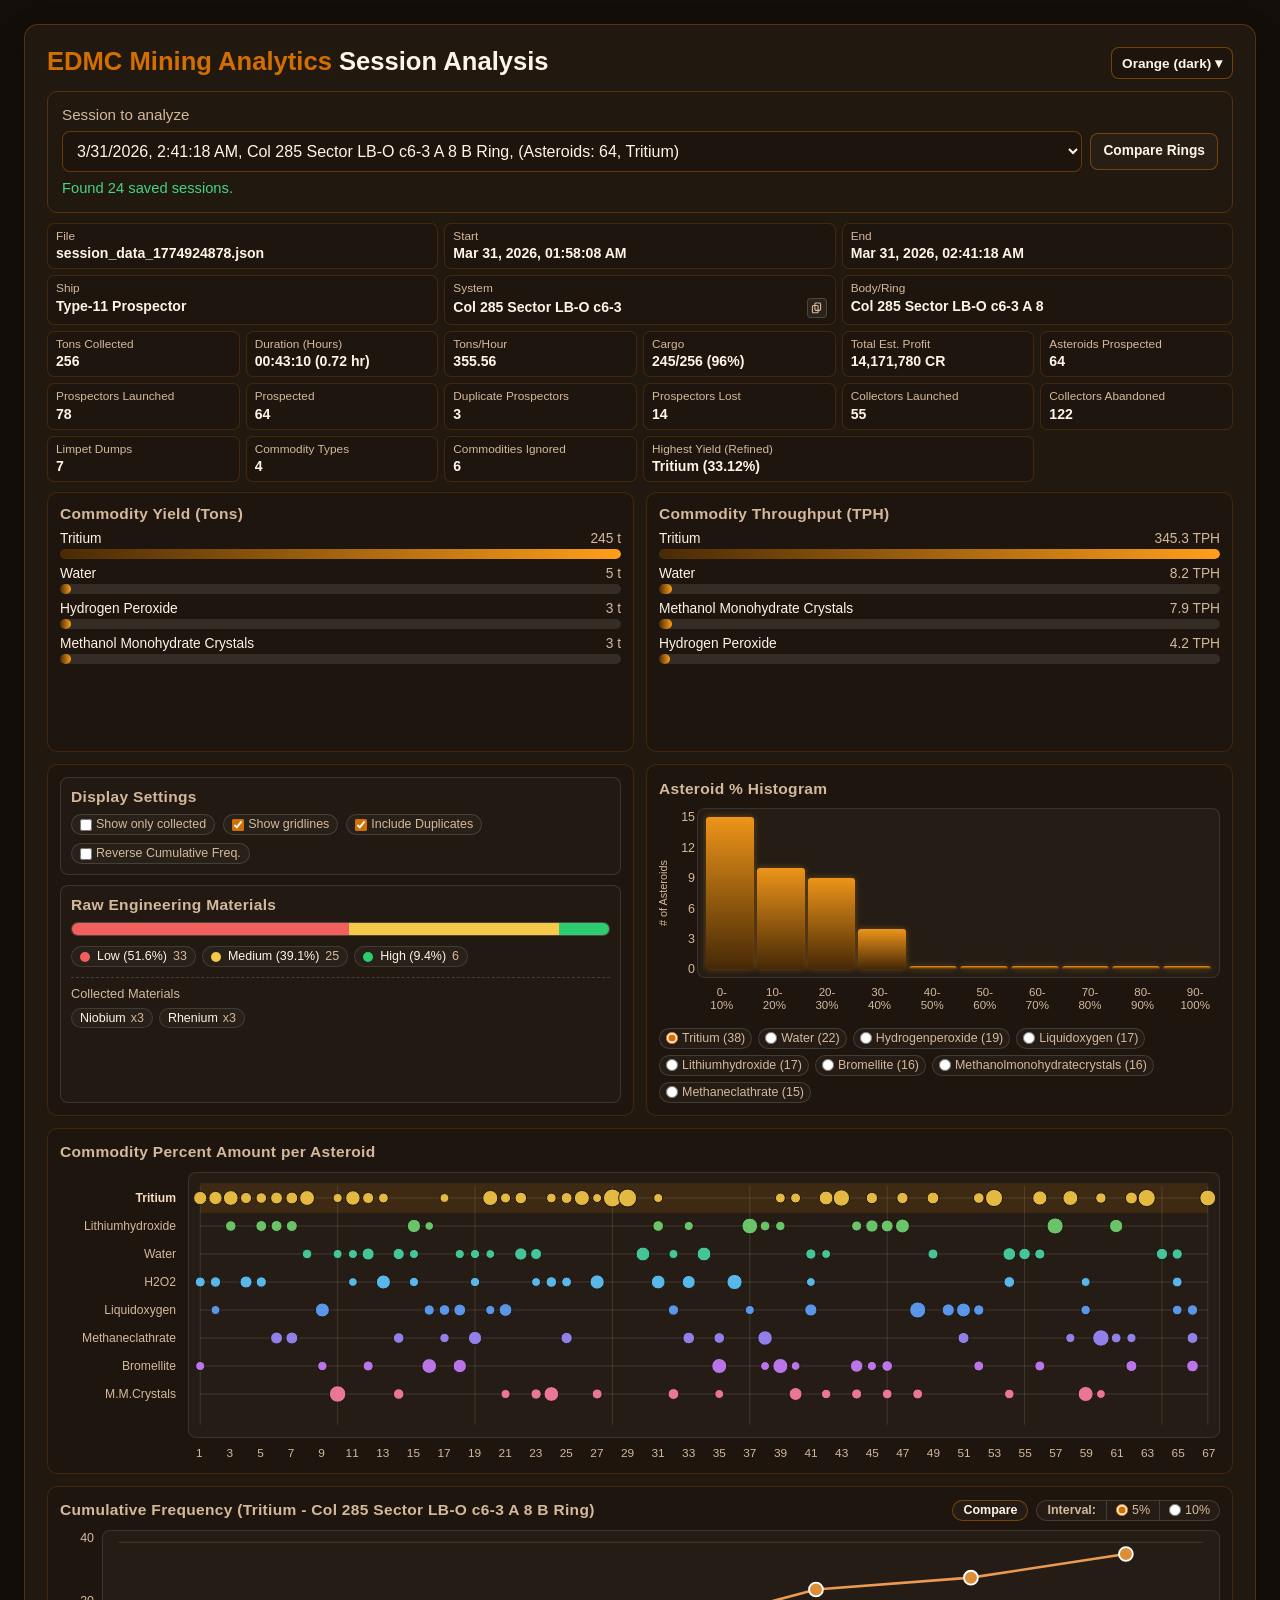
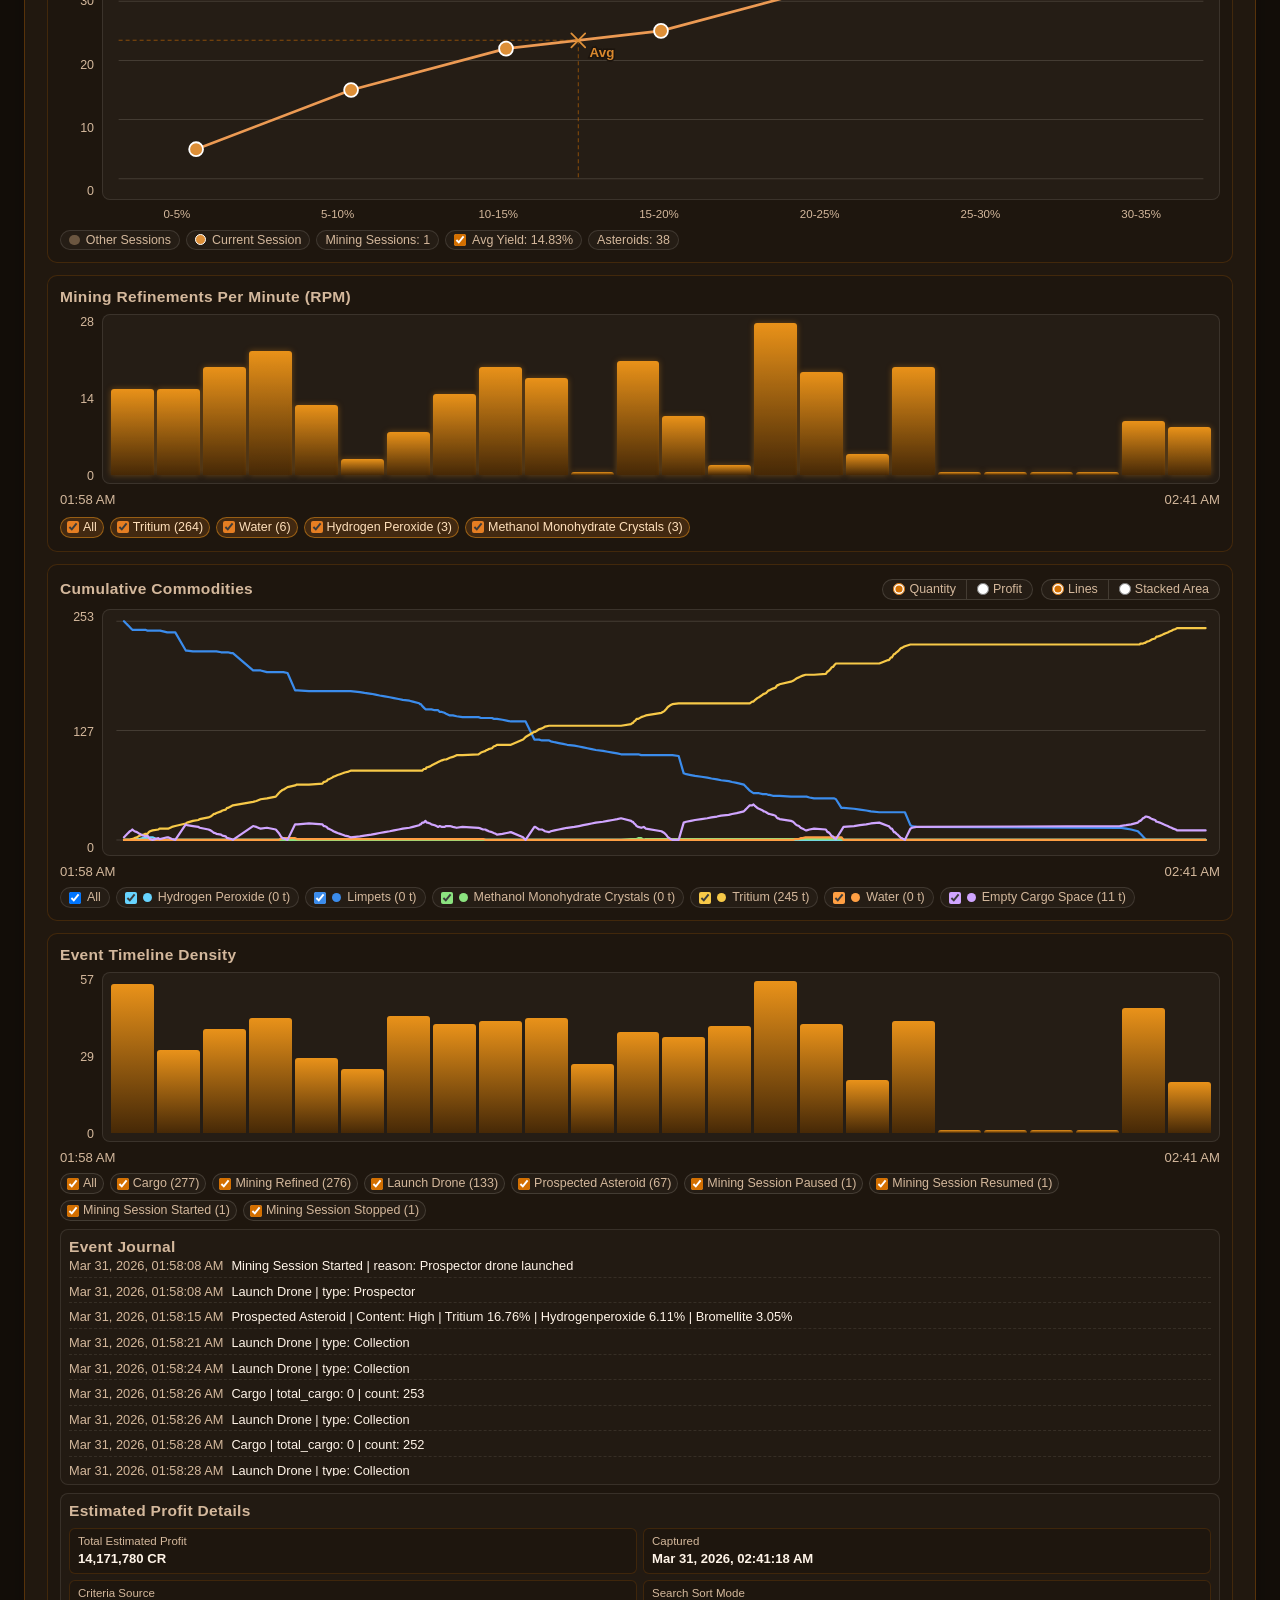
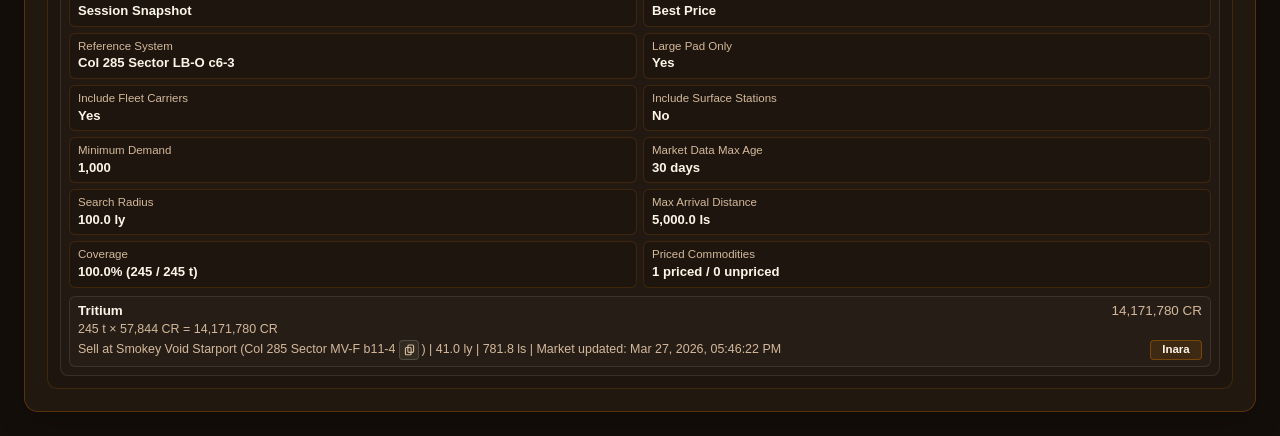
==== commit afc3e408: "added reverse cum freq graph option" ====
--- a/web/index.html
+++ b/web/index.html
@@ -1499,6 +1499,24 @@
       pointer-events: none;
     }
 
+    .prospect-frequency-average-label {
+      font-size: 12px;
+      font-weight: 700;
+      text-anchor: start;
+      dominant-baseline: hanging;
+      letter-spacing: 0.1px;
+      fill: color-mix(in srgb, var(--accent) 82%, #fff);
+      paint-order: stroke;
+      stroke: color-mix(in srgb, var(--card) 85%, #000);
+      stroke-width: 2.7;
+      pointer-events: none;
+      user-select: none;
+    }
+
+    .prospect-frequency-average-label.prospect-frequency-average-label--reverse {
+      text-anchor: end;
+    }
+
     .prospect-frequency-control {
       display: inline-flex;
       align-items: center;
@@ -1735,6 +1753,10 @@
               <label class="prospect-frequency-control">
                 <input id="material-percent-include-duplicates" type="checkbox">
                 <span>Include Duplicates</span>
+              </label>
+              <label class="prospect-frequency-control">
+                <input id="material-percent-reverse-cumulative" type="checkbox">
+                <span>Reverse Cumulative Freq.</span>
               </label>
             </div>
           </section>
@@ -1811,6 +1833,7 @@
       const materialPercentShowCollectedInput = document.getElementById("material-percent-show-collected");
       const materialPercentShowGridlinesInput = document.getElementById("material-percent-show-gridlines");
       const materialPercentIncludeDuplicatesInput = document.getElementById("material-percent-include-duplicates");
+      const materialPercentReverseCumulativeInput = document.getElementById("material-percent-reverse-cumulative");
       const chartProspectCumulativeFrequency = document.getElementById("chart-prospect-cumulative-frequency");
       const chartEvents = document.getElementById("chart-events");
       const chartRefinements = document.getElementById("chart-refinements");
@@ -1854,6 +1877,7 @@
       let prospectFrequencyBinSize = 5;
       let prospectFrequencyIncludeDuplicates = true;
       let prospectFrequencyShowAverageReference = true;
+      let prospectFrequencyReverseCumulative = false;
       let prospectFrequencyRenderToken = 0;
       let sessionListRenderToken = 0;
       let allRefinementEntries = [];
@@ -4468,7 +4492,12 @@
         svg.setAttribute("preserveAspectRatio", "none");
 
         const totalBins = Math.max(1, model.points.length);
-        const toX = (index) => sidePad + (((index + 0.5) / totalBins) * drawWidth);
+        const toDisplayIndex = (index) => (
+          prospectFrequencyReverseCumulative
+            ? (totalBins - index - 1)
+            : index
+        );
+        const toX = (index) => sidePad + (((toDisplayIndex(index) + 0.5) / totalBins) * drawWidth);
         const toY = (count) => {
           const ratio = yScaleMax <= 0 ? 0 : (count / yScaleMax);
           return topPad + (drawHeight * (1 - ratio));
@@ -4517,7 +4546,9 @@
           }
           const maxXValue = Math.max(1, Number(model.xMax) || 1);
           const clamped = Math.max(0, Math.min(maxXValue, value));
-          return sidePad + ((clamped / maxXValue) * drawWidth);
+          const ratio = clamped / maxXValue;
+          const displayRatio = prospectFrequencyReverseCumulative ? (1 - ratio) : ratio;
+          return sidePad + (displayRatio * drawWidth);
         };
 
         const getYOnLineForX = (targetX) => {
@@ -4527,29 +4558,45 @@
           if (coordinates.length === 1) {
             return Number.isFinite(coordinates[0].y) ? coordinates[0].y : null;
           }
-          if (targetX <= coordinates[0].x) {
-            return coordinates[0].y;
-          }
           for (let index = 1; index < coordinates.length; index += 1) {
             const left = coordinates[index - 1];
             const right = coordinates[index];
-            if (targetX > right.x) {
+            const minX = Math.min(left.x, right.x);
+            const maxX = Math.max(left.x, right.x);
+            if (targetX < minX || targetX > maxX) {
               continue;
             }
             const span = right.x - left.x;
-            if (!Number.isFinite(span) || span <= 0) {
+            if (!Number.isFinite(span) || Math.abs(span) <= 0.000001) {
               return right.y;
             }
             const ratio = Math.max(0, Math.min(1, (targetX - left.x) / span));
             return left.y + ((right.y - left.y) * ratio);
           }
-          return coordinates[coordinates.length - 1].y;
+          let nearest = coordinates[0];
+          let nearestDistance = Math.abs(nearest.x - targetX);
+          for (let index = 1; index < coordinates.length; index += 1) {
+            const candidate = coordinates[index];
+            const distance = Math.abs(candidate.x - targetX);
+            if (distance < nearestDistance) {
+              nearest = candidate;
+              nearestDistance = distance;
+            }
+          }
+          return nearest.y;
         };
 
+        let averageReferencePoint = null;
         if (prospectFrequencyShowAverageReference) {
           const averageX = toXForValue(model.averageYield);
           const averageY = getYOnLineForX(averageX);
           if (Number.isFinite(averageX) && Number.isFinite(averageY)) {
+            averageReferencePoint = {
+              kind: "average-reference",
+              x: averageX,
+              y: averageY,
+              averageYield: model.averageYield
+            };
             const avgHCross = document.createElementNS(ns, "line");
             avgHCross.setAttribute("class", "prospect-frequency-crosshair");
             avgHCross.setAttribute("x1", sidePad.toFixed(2));
@@ -4584,6 +4631,24 @@
             markerB.setAttribute("x2", (averageX + markerSize).toFixed(2));
             markerB.setAttribute("y2", (averageY - markerSize).toFixed(2));
             svg.appendChild(markerB);
+
+            const avgLabel = document.createElementNS(ns, "text");
+            const avgLabelClasses = ["prospect-frequency-average-label"];
+            if (prospectFrequencyReverseCumulative) {
+              avgLabelClasses.push("prospect-frequency-average-label--reverse");
+            }
+            avgLabel.setAttribute("class", avgLabelClasses.join(" "));
+            const avgLabelOffsetX = prospectFrequencyReverseCumulative ? -16 : 10;
+            const avgLabelOffsetY = 6;
+            const avgLabelMaxWidth = 60;
+            const avgLabelX = prospectFrequencyReverseCumulative
+              ? Math.max(sidePad + avgLabelMaxWidth, Math.min(width - sidePad - 6, averageX + avgLabelOffsetX))
+              : Math.max(sidePad + 6, Math.min(width - sidePad - avgLabelMaxWidth, averageX + avgLabelOffsetX));
+            const avgLabelY = Math.max(topPad + 2, Math.min((topPad + drawHeight) - 8, averageY + avgLabelOffsetY));
+            avgLabel.setAttribute("x", avgLabelX.toFixed(2));
+            avgLabel.setAttribute("y", avgLabelY.toFixed(2));
+            avgLabel.textContent = "Avg";
+            svg.appendChild(avgLabel);
           }
         }
 
@@ -4660,6 +4725,8 @@
         };
 
         const showCrosshairAt = (point, event) => {
+          const tooltipRangeStart = prospectFrequencyReverseCumulative ? point.intervalEnd : point.intervalStart;
+          const tooltipRangeEnd = prospectFrequencyReverseCumulative ? point.intervalStart : point.intervalEnd;
           hCross.setAttribute("x1", sidePad.toFixed(2));
           hCross.setAttribute("y1", point.y.toFixed(2));
           hCross.setAttribute("x2", point.x.toFixed(2));
@@ -4672,11 +4739,16 @@
           vCross.setAttribute("y2", (topPad + drawHeight).toFixed(2));
           vCross.style.opacity = "1";
 
-          const detail = [
-            `${model.commodity} | ${point.intervalStart}% - ${point.intervalEnd}%`,
-            `Cumulative Frequency: ${point.total} (Current: ${point.current}, Other: ${point.other})`,
-            `Bin Frequency: ${point.binTotal} (Current: ${point.binCurrent}, Other: ${point.binOther})`
-          ].join("\n");
+          const detail = point.kind === "average-reference"
+            ? [
+              `${model.commodity} | Average Yield Reference`,
+              `Avg Yield: ${formatNumber(point.averageYield, 2)}%`
+            ].join("\n")
+            : [
+              `${model.commodity} | ${tooltipRangeStart}% - ${tooltipRangeEnd}%`,
+              `Cumulative Frequency: ${point.total} (Current: ${point.current}, Other: ${point.other})`,
+              `Bin Frequency: ${point.binTotal} (Current: ${point.binCurrent}, Other: ${point.binOther})`
+            ].join("\n");
           showCursorTooltip(detail, event);
         };
 
@@ -4688,19 +4760,22 @@
         };
 
         const findNearestPoint = (event) => {
-          if (!coordinates.length) {
+          const snapPoints = averageReferencePoint
+            ? [...coordinates, averageReferencePoint]
+            : coordinates;
+          if (!snapPoints.length) {
             return null;
           }
           const rect = svg.getBoundingClientRect();
           if (!rect.width) {
-            return coordinates[0];
+            return snapPoints[0];
           }
           const ratio = (event.clientX - rect.left) / rect.width;
           const localX = ratio * width;
-          let nearest = coordinates[0];
+          let nearest = snapPoints[0];
           let nearestDistance = Math.abs(nearest.x - localX);
-          for (let index = 1; index < coordinates.length; index += 1) {
-            const candidate = coordinates[index];
+          for (let index = 1; index < snapPoints.length; index += 1) {
+            const candidate = snapPoints[index];
             const distance = Math.abs(candidate.x - localX);
             if (distance < nearestDistance) {
               nearest = candidate;
@@ -4714,14 +4789,22 @@
           const nearest = findNearestPoint(event);
           if (nearest) {
             showCrosshairAt(nearest, event);
-            highlightFromCumulativePointEntry(cumulativePointByIndex.get(nearest.index));
+            if (nearest.kind === "average-reference") {
+              clearCrossChartHoverHighlights();
+            } else {
+              highlightFromCumulativePointEntry(cumulativePointByIndex.get(nearest.index));
+            }
           }
         });
         hitbox.addEventListener("mousemove", (event) => {
           const nearest = findNearestPoint(event);
           if (nearest) {
             showCrosshairAt(nearest, event);
-            highlightFromCumulativePointEntry(cumulativePointByIndex.get(nearest.index));
+            if (nearest.kind === "average-reference") {
+              clearCrossChartHoverHighlights();
+            } else {
+              highlightFromCumulativePointEntry(cumulativePointByIndex.get(nearest.index));
+            }
           }
         });
         hitbox.addEventListener("mouseleave", () => {
@@ -4783,13 +4866,18 @@
 
         const labels = document.createElement("div");
         labels.className = "histogram-bin-labels";
-        labels.style.gridTemplateColumns = `repeat(${model.points.length}, minmax(0, 1fr))`;
-        const labelStep = Math.max(1, Math.ceil(model.points.length / 12));
-        model.points.forEach((point, index) => {
+        const labelPoints = prospectFrequencyReverseCumulative
+          ? [...model.points].reverse()
+          : model.points;
+        labels.style.gridTemplateColumns = `repeat(${labelPoints.length}, minmax(0, 1fr))`;
+        const labelStep = Math.max(1, Math.ceil(labelPoints.length / 12));
+        labelPoints.forEach((point, index) => {
           const label = document.createElement("span");
           label.className = "histogram-bin-label prospect-frequency-bin-label";
-          if ((index % labelStep) === 0 || index === model.points.length - 1) {
-            label.textContent = `${point.intervalStart}-${point.intervalEnd}%`;
+          if ((index % labelStep) === 0 || index === labelPoints.length - 1) {
+            const labelRangeStart = prospectFrequencyReverseCumulative ? point.intervalEnd : point.intervalStart;
+            const labelRangeEnd = prospectFrequencyReverseCumulative ? point.intervalStart : point.intervalEnd;
+            label.textContent = `${labelRangeStart}-${labelRangeEnd}%`;
           }
           labels.appendChild(label);
         });
@@ -6928,6 +7016,16 @@
         });
       }
 
+      if (materialPercentReverseCumulativeInput) {
+        materialPercentReverseCumulativeInput.checked = prospectFrequencyReverseCumulative;
+        materialPercentReverseCumulativeInput.addEventListener("change", () => {
+          prospectFrequencyReverseCumulative = !!materialPercentReverseCumulativeInput.checked;
+          if (activeSessionData) {
+            void renderProspectCumulativeFrequency(activeSessionData, activeSessionFilename);
+          }
+        });
+      }
+
       if (compareRingsButton) {
         compareRingsButton.addEventListener("click", openCompareRingsPage);
       }
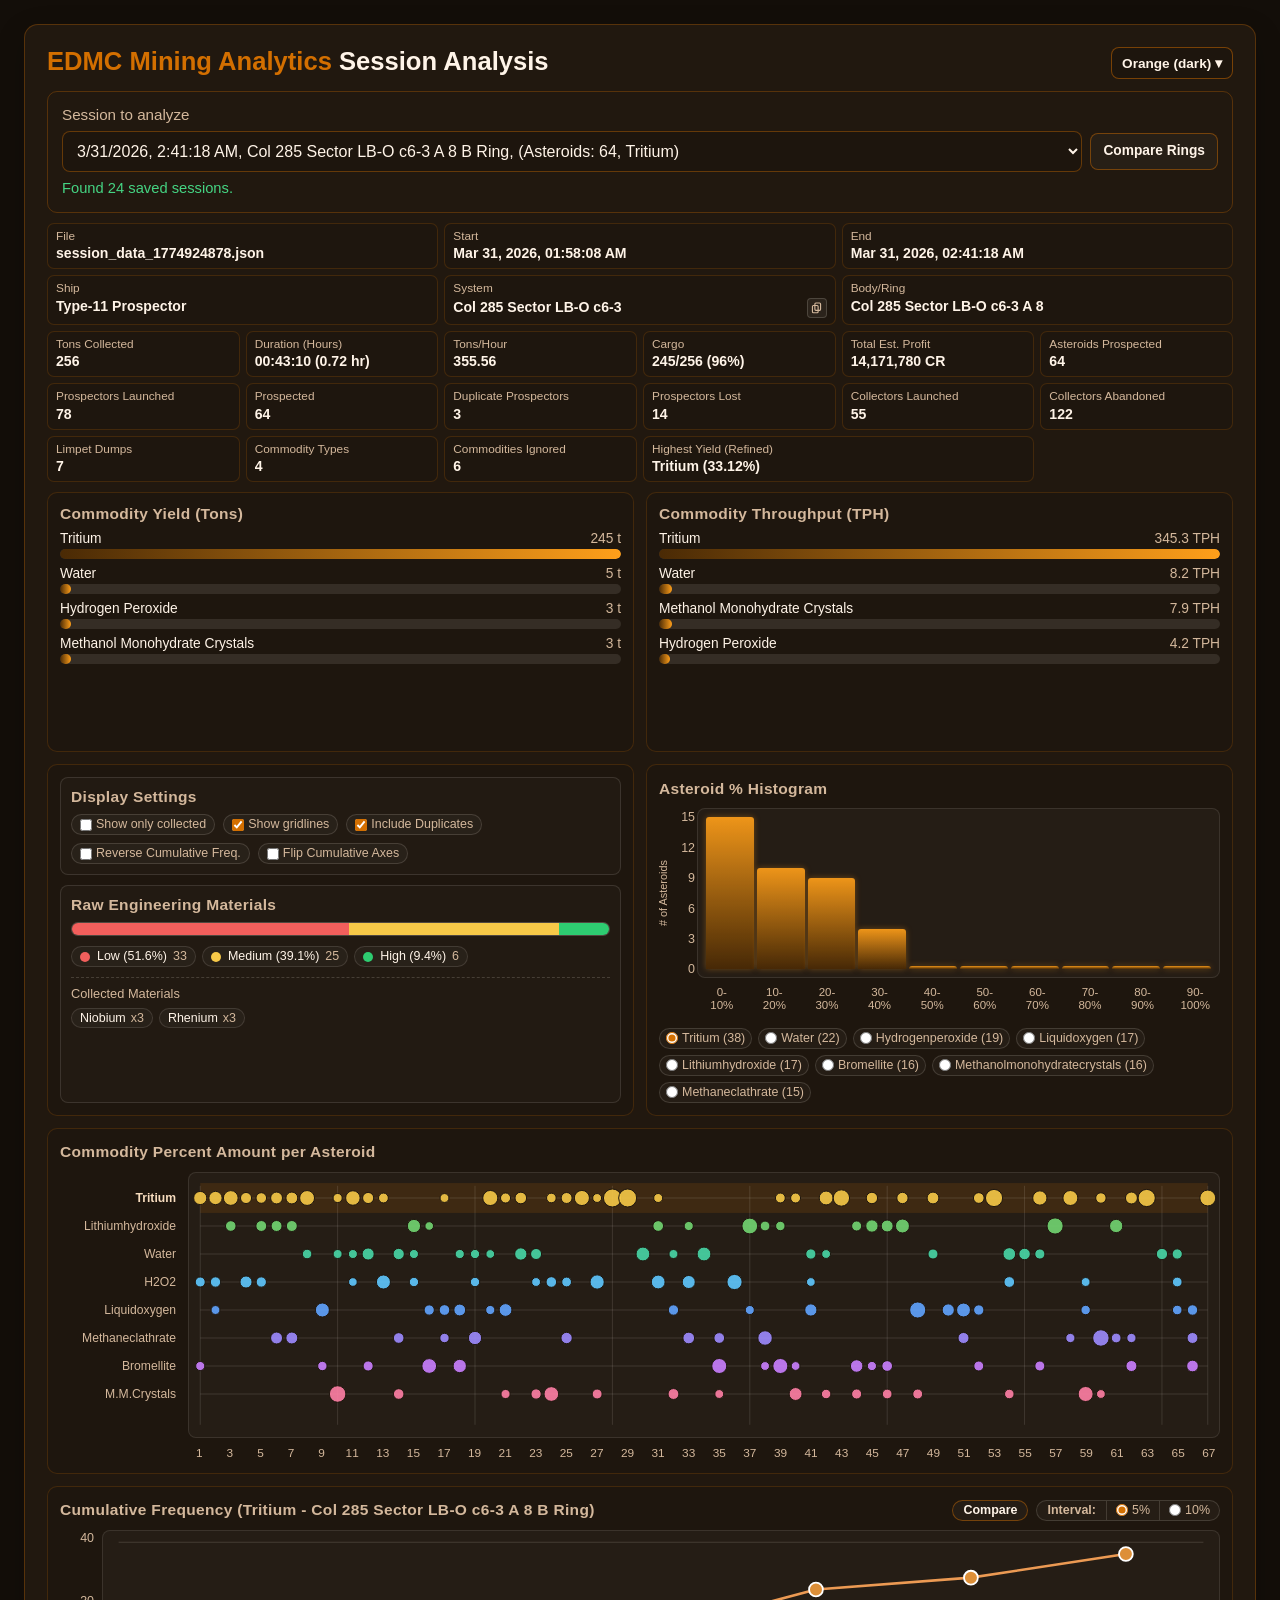
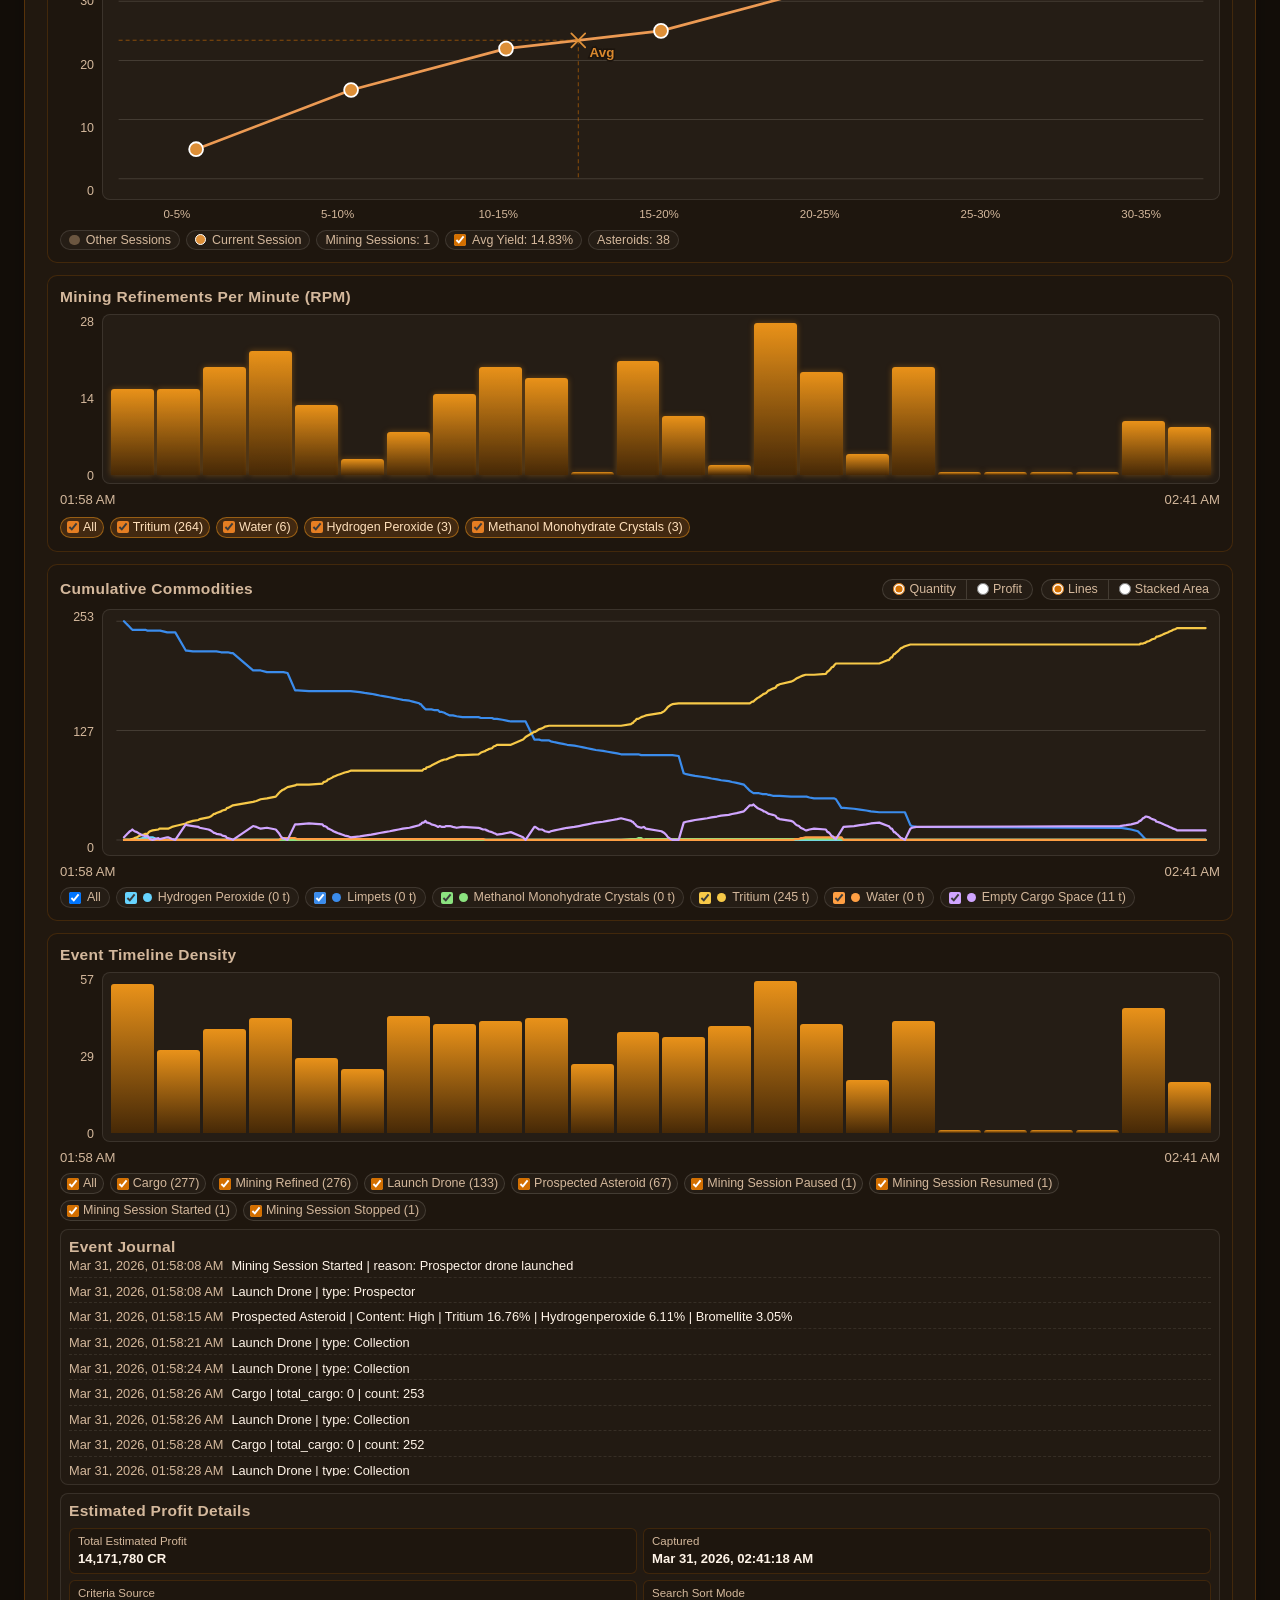
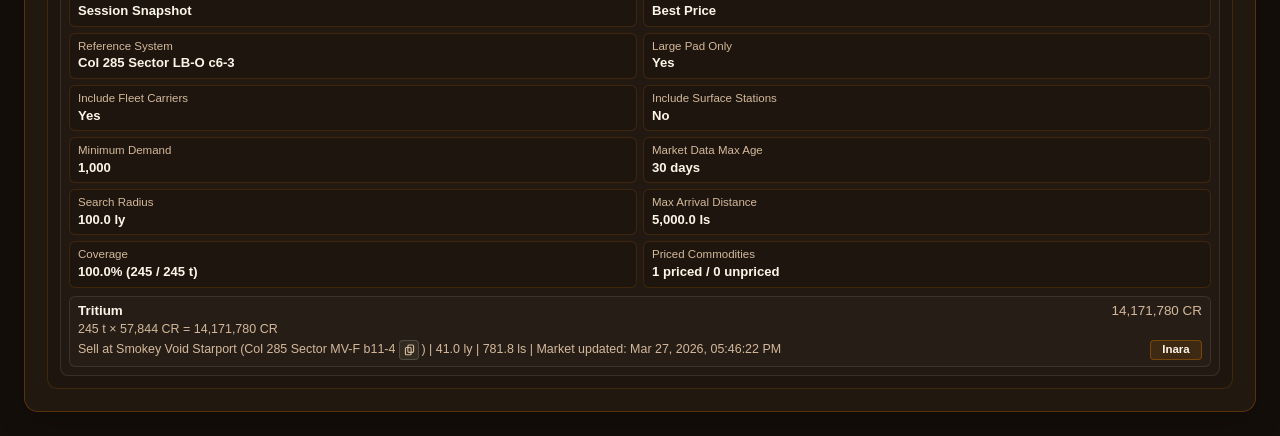
==== commit a3a22f8c: "added "normalize y axis"" ====
--- a/web/index.html
+++ b/web/index.html
@@ -1757,6 +1757,10 @@
               <label class="prospect-frequency-control">
                 <input id="material-percent-reverse-cumulative" type="checkbox">
                 <span>Reverse Cumulative Freq.</span>
+              </label>
+              <label class="prospect-frequency-control">
+                <input id="material-percent-flip-cumulative-axis" type="checkbox">
+                <span>Flip Cumulative Axes</span>
               </label>
             </div>
           </section>
@@ -1834,6 +1838,7 @@
       const materialPercentShowGridlinesInput = document.getElementById("material-percent-show-gridlines");
       const materialPercentIncludeDuplicatesInput = document.getElementById("material-percent-include-duplicates");
       const materialPercentReverseCumulativeInput = document.getElementById("material-percent-reverse-cumulative");
+      const materialPercentFlipCumulativeAxisInput = document.getElementById("material-percent-flip-cumulative-axis");
       const chartProspectCumulativeFrequency = document.getElementById("chart-prospect-cumulative-frequency");
       const chartEvents = document.getElementById("chart-events");
       const chartRefinements = document.getElementById("chart-refinements");
@@ -1878,6 +1883,7 @@
       let prospectFrequencyIncludeDuplicates = true;
       let prospectFrequencyShowAverageReference = true;
       let prospectFrequencyReverseCumulative = false;
+      let prospectFrequencyFlipAxes = false;
       let prospectFrequencyRenderToken = 0;
       let sessionListRenderToken = 0;
       let allRefinementEntries = [];
@@ -2869,15 +2875,15 @@
         }
         const commodity = String(selectedHistogramCommodity || "").trim();
         const ringLabel = sessionData ? String(resolveSessionRingLabel(sessionData) || "").trim() : "";
+        let baseTitle = "Cumulative Frequency";
         if (commodity && ringLabel && ringLabel !== "Unknown") {
-          prospectFrequencyTitle.textContent = `Cumulative Frequency (${commodity} - ${ringLabel})`;
-          return;
-        }
-        if (commodity) {
-          prospectFrequencyTitle.textContent = `Cumulative Frequency (${commodity})`;
-          return;
-        }
-        prospectFrequencyTitle.textContent = "Cumulative Frequency";
+          baseTitle = `Cumulative Frequency (${commodity} - ${ringLabel})`;
+        } else if (commodity) {
+          baseTitle = `Cumulative Frequency (${commodity})`;
+        }
+        prospectFrequencyTitle.textContent = prospectFrequencyReverseCumulative
+          ? `${baseTitle} - Reversed`
+          : baseTitle;
       }
 
       function openCompareRingsPage() {
@@ -4441,37 +4447,59 @@
         plot.className = "prospect-frequency-plot";
         const yAxis = document.createElement("div");
         yAxis.className = "timeline-y-axis";
-        const yMaxInt = Math.max(1, Math.ceil(model.yMax));
-        const targetTickCount = 7;
-        const minStep = Math.max(1, yMaxInt / (targetTickCount - 1));
-        let magnitude = Math.pow(10, Math.floor(Math.log10(minStep)));
-        if (!Number.isFinite(magnitude) || magnitude <= 0) {
-          magnitude = 1;
-        }
-        let step = 0;
-        for (let attempts = 0; attempts < 8 && step <= 0; attempts += 1) {
-          [1, 2, 5].forEach((multiplier) => {
-            const candidate = multiplier * magnitude;
-            if (candidate >= minStep && (step <= 0 || candidate < step)) {
-              step = candidate;
-            }
-          });
-          magnitude *= 10;
-        }
-        if (step <= 0) {
-          step = 1;
-        }
-        const yScaleMax = Math.max(yMaxInt, Math.ceil(yMaxInt / step) * step);
+        const computeAxisStep = (axisMaxInt) => {
+          const targetTickCount = 7;
+          const minStep = Math.max(1, axisMaxInt / (targetTickCount - 1));
+          let magnitude = Math.pow(10, Math.floor(Math.log10(minStep)));
+          if (!Number.isFinite(magnitude) || magnitude <= 0) {
+            magnitude = 1;
+          }
+          let step = 0;
+          for (let attempts = 0; attempts < 8 && step <= 0; attempts += 1) {
+            [1, 2, 5].forEach((multiplier) => {
+              const candidate = multiplier * magnitude;
+              if (candidate >= minStep && (step <= 0 || candidate < step)) {
+                step = candidate;
+              }
+            });
+            magnitude *= 10;
+          }
+          return step > 0 ? step : 1;
+        };
+        const countAxisMaxInt = Math.max(1, Math.ceil(model.yMax));
+        const countAxisStep = computeAxisStep(countAxisMaxInt);
+        const countAxisScaleMax = Math.max(countAxisMaxInt, Math.ceil(countAxisMaxInt / countAxisStep) * countAxisStep);
+        const percentAxisMaxInt = Math.max(1, Math.ceil(model.xMax));
+        const percentAxisStep = computeAxisStep(percentAxisMaxInt);
+        const percentAxisScaleMax = Math.max(percentAxisMaxInt, Math.ceil(percentAxisMaxInt / percentAxisStep) * percentAxisStep);
         const yTickValues = [];
-        for (let value = yScaleMax; value >= 0; value -= step) {
-          yTickValues.push(value);
-        }
-        if (yTickValues[yTickValues.length - 1] !== 0) {
-          yTickValues.push(0);
+        if (prospectFrequencyFlipAxes) {
+          if (prospectFrequencyReverseCumulative) {
+            for (let value = 0; value <= percentAxisScaleMax; value += percentAxisStep) {
+              yTickValues.push(value);
+            }
+            if (yTickValues[yTickValues.length - 1] !== percentAxisScaleMax) {
+              yTickValues.push(percentAxisScaleMax);
+            }
+          } else {
+            for (let value = percentAxisScaleMax; value >= 0; value -= percentAxisStep) {
+              yTickValues.push(value);
+            }
+            if (yTickValues[yTickValues.length - 1] !== 0) {
+              yTickValues.push(0);
+            }
+          }
+        } else {
+          for (let value = countAxisScaleMax; value >= 0; value -= countAxisStep) {
+            yTickValues.push(value);
+          }
+          if (yTickValues[yTickValues.length - 1] !== 0) {
+            yTickValues.push(0);
+          }
         }
         yTickValues.forEach((value) => {
           const tick = document.createElement("span");
-          tick.textContent = String(value);
+          tick.textContent = prospectFrequencyFlipAxes ? `${value}%` : String(value);
           yAxis.appendChild(tick);
         });
 
@@ -4497,14 +4525,28 @@
             ? (totalBins - index - 1)
             : index
         );
-        const toX = (index) => sidePad + (((toDisplayIndex(index) + 0.5) / totalBins) * drawWidth);
-        const toY = (count) => {
-          const ratio = yScaleMax <= 0 ? 0 : (count / yScaleMax);
+        const toXForBinIndex = (index) => sidePad + (((toDisplayIndex(index) + 0.5) / totalBins) * drawWidth);
+        const toYForCount = (count) => {
+          const ratio = countAxisScaleMax <= 0 ? 0 : (count / countAxisScaleMax);
           return topPad + (drawHeight * (1 - ratio));
         };
+        const toXForCount = (count) => {
+          const ratio = countAxisScaleMax <= 0 ? 0 : (count / countAxisScaleMax);
+          return sidePad + (drawWidth * Math.max(0, Math.min(1, ratio)));
+        };
+        const toYForPercent = (percent) => {
+          const ratio = percentAxisScaleMax <= 0 ? 0 : (percent / percentAxisScaleMax);
+          const displayRatio = prospectFrequencyReverseCumulative ? ratio : (1 - ratio);
+          return topPad + (drawHeight * Math.max(0, Math.min(1, displayRatio)));
+        };
+        const toYPlot = (value) => (
+          prospectFrequencyFlipAxes
+            ? toYForPercent(value)
+            : toYForCount(value)
+        );
         if (materialPercentShowGridlines) {
           yTickValues.forEach((value) => {
-            const y = toY(value);
+            const y = toYPlot(value);
             const line = document.createElementNS(ns, "line");
             line.setAttribute("x1", sidePad.toFixed(2));
             line.setAttribute("x2", (width - sidePad).toFixed(2));
@@ -4516,8 +4558,8 @@
         }
         const coordinates = model.points.map((point) => ({
           ...point,
-          x: toX(point.index),
-          y: toY(point.total)
+          x: prospectFrequencyFlipAxes ? toXForCount(point.total) : toXForBinIndex(point.index),
+          y: prospectFrequencyFlipAxes ? toYForPercent(point.center) : toYForCount(point.total)
         }));
         const cumulativePointByIndex = new Map();
         coordinates.forEach((point, pointIndex) => {
@@ -4539,7 +4581,7 @@
         line.setAttribute("d", pathData);
         svg.appendChild(line);
 
-        const toXForValue = (rawValue) => {
+        const toXForPercentValue = (rawValue) => {
           const value = Number(rawValue);
           if (!Number.isFinite(value)) {
             return null;
@@ -4585,11 +4627,50 @@
           }
           return nearest.y;
         };
+        const getXOnLineForY = (targetY) => {
+          if (!Number.isFinite(targetY) || !coordinates.length) {
+            return null;
+          }
+          if (coordinates.length === 1) {
+            return Number.isFinite(coordinates[0].x) ? coordinates[0].x : null;
+          }
+          for (let index = 1; index < coordinates.length; index += 1) {
+            const left = coordinates[index - 1];
+            const right = coordinates[index];
+            const minY = Math.min(left.y, right.y);
+            const maxY = Math.max(left.y, right.y);
+            if (targetY < minY || targetY > maxY) {
+              continue;
+            }
+            const span = right.y - left.y;
+            if (!Number.isFinite(span) || Math.abs(span) <= 0.000001) {
+              return right.x;
+            }
+            const ratio = Math.max(0, Math.min(1, (targetY - left.y) / span));
+            return left.x + ((right.x - left.x) * ratio);
+          }
+          let nearest = coordinates[0];
+          let nearestDistance = Math.abs(nearest.y - targetY);
+          for (let index = 1; index < coordinates.length; index += 1) {
+            const candidate = coordinates[index];
+            const distance = Math.abs(candidate.y - targetY);
+            if (distance < nearestDistance) {
+              nearest = candidate;
+              nearestDistance = distance;
+            }
+          }
+          return nearest.x;
+        };
 
         let averageReferencePoint = null;
         if (prospectFrequencyShowAverageReference) {
-          const averageX = toXForValue(model.averageYield);
-          const averageY = getYOnLineForX(averageX);
+          const averageMetricValue = Number(model.averageYield);
+          const averageX = prospectFrequencyFlipAxes
+            ? getXOnLineForY(toYForPercent(averageMetricValue))
+            : toXForPercentValue(averageMetricValue);
+          const averageY = prospectFrequencyFlipAxes
+            ? toYForPercent(averageMetricValue)
+            : getYOnLineForX(averageX);
           if (Number.isFinite(averageX) && Number.isFinite(averageY)) {
             averageReferencePoint = {
               kind: "average-reference",
@@ -4866,18 +4947,34 @@
 
         const labels = document.createElement("div");
         labels.className = "histogram-bin-labels";
-        const labelPoints = prospectFrequencyReverseCumulative
-          ? [...model.points].reverse()
-          : model.points;
+        const xTickValues = prospectFrequencyFlipAxes
+          ? (() => {
+            const ticks = [];
+            for (let value = 0; value <= countAxisScaleMax; value += countAxisStep) {
+              ticks.push(value);
+            }
+            if (ticks[ticks.length - 1] !== countAxisScaleMax) {
+              ticks.push(countAxisScaleMax);
+            }
+            return ticks;
+          })()
+          : [];
+        const labelPoints = prospectFrequencyFlipAxes
+          ? xTickValues
+          : (prospectFrequencyReverseCumulative ? [...model.points].reverse() : model.points);
         labels.style.gridTemplateColumns = `repeat(${labelPoints.length}, minmax(0, 1fr))`;
         const labelStep = Math.max(1, Math.ceil(labelPoints.length / 12));
         labelPoints.forEach((point, index) => {
           const label = document.createElement("span");
           label.className = "histogram-bin-label prospect-frequency-bin-label";
           if ((index % labelStep) === 0 || index === labelPoints.length - 1) {
-            const labelRangeStart = prospectFrequencyReverseCumulative ? point.intervalEnd : point.intervalStart;
-            const labelRangeEnd = prospectFrequencyReverseCumulative ? point.intervalStart : point.intervalEnd;
-            label.textContent = `${labelRangeStart}-${labelRangeEnd}%`;
+            if (prospectFrequencyFlipAxes) {
+              label.textContent = formatNumber(Number(point), 0);
+            } else {
+              const labelRangeStart = prospectFrequencyReverseCumulative ? point.intervalEnd : point.intervalStart;
+              const labelRangeEnd = prospectFrequencyReverseCumulative ? point.intervalStart : point.intervalEnd;
+              label.textContent = `${labelRangeStart}-${labelRangeEnd}%`;
+            }
           }
           labels.appendChild(label);
         });
@@ -7026,6 +7123,16 @@
         });
       }
 
+      if (materialPercentFlipCumulativeAxisInput) {
+        materialPercentFlipCumulativeAxisInput.checked = prospectFrequencyFlipAxes;
+        materialPercentFlipCumulativeAxisInput.addEventListener("change", () => {
+          prospectFrequencyFlipAxes = !!materialPercentFlipCumulativeAxisInput.checked;
+          if (activeSessionData) {
+            void renderProspectCumulativeFrequency(activeSessionData, activeSessionFilename);
+          }
+        });
+      }
+
       if (compareRingsButton) {
         compareRingsButton.addEventListener("click", openCompareRingsPage);
       }
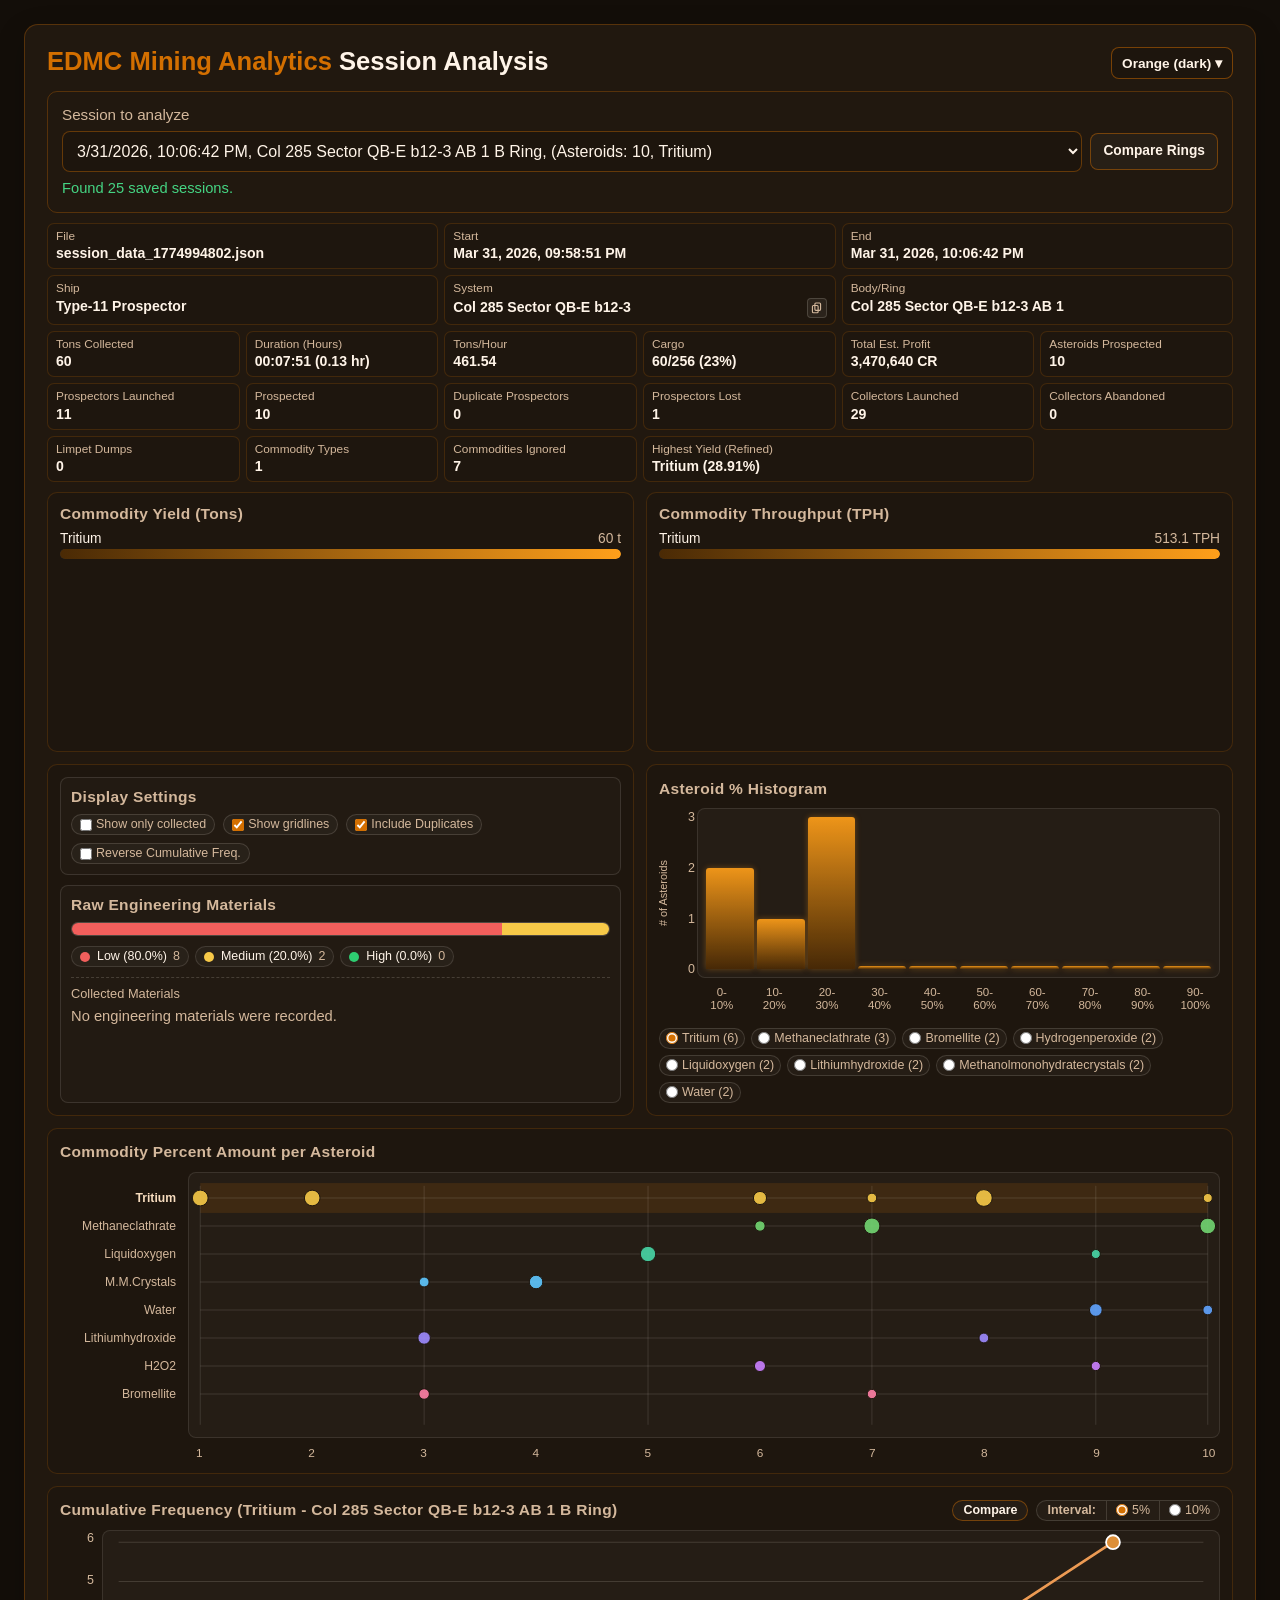
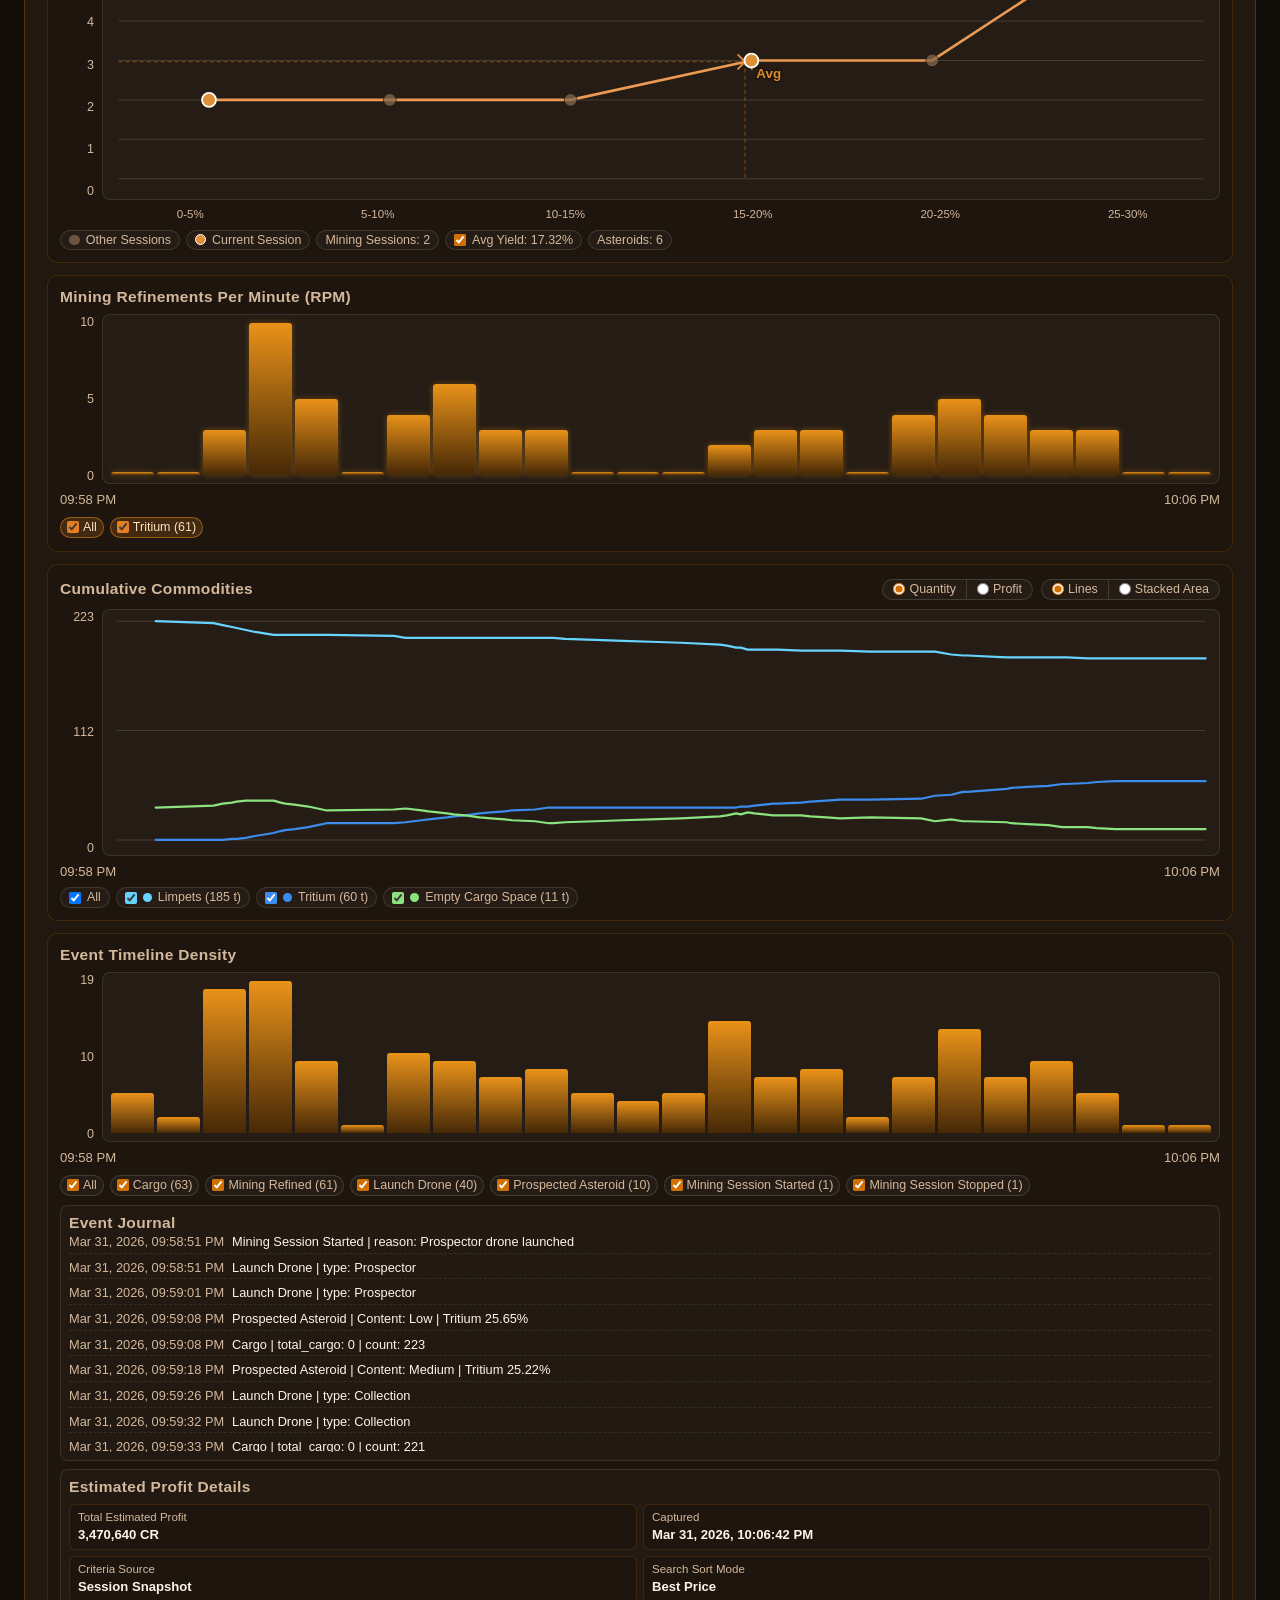
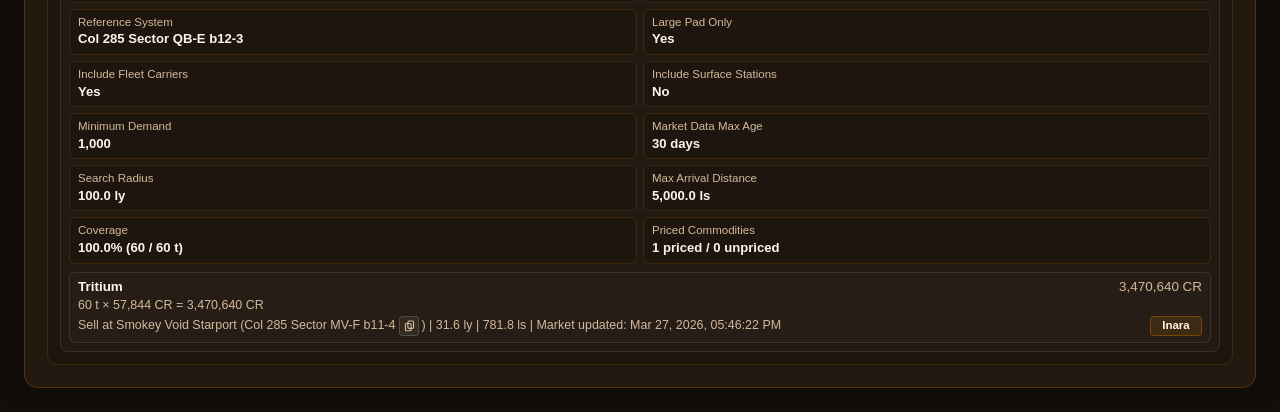
==== commit d03df80d: "Removed "Flip Cumulative Axes" option" ====
--- a/web/index.html
+++ b/web/index.html
@@ -1757,10 +1757,6 @@
               <label class="prospect-frequency-control">
                 <input id="material-percent-reverse-cumulative" type="checkbox">
                 <span>Reverse Cumulative Freq.</span>
-              </label>
-              <label class="prospect-frequency-control">
-                <input id="material-percent-flip-cumulative-axis" type="checkbox">
-                <span>Flip Cumulative Axes</span>
               </label>
             </div>
           </section>
@@ -1838,7 +1834,6 @@
       const materialPercentShowGridlinesInput = document.getElementById("material-percent-show-gridlines");
       const materialPercentIncludeDuplicatesInput = document.getElementById("material-percent-include-duplicates");
       const materialPercentReverseCumulativeInput = document.getElementById("material-percent-reverse-cumulative");
-      const materialPercentFlipCumulativeAxisInput = document.getElementById("material-percent-flip-cumulative-axis");
       const chartProspectCumulativeFrequency = document.getElementById("chart-prospect-cumulative-frequency");
       const chartEvents = document.getElementById("chart-events");
       const chartRefinements = document.getElementById("chart-refinements");
@@ -1883,7 +1878,6 @@
       let prospectFrequencyIncludeDuplicates = true;
       let prospectFrequencyShowAverageReference = true;
       let prospectFrequencyReverseCumulative = false;
-      let prospectFrequencyFlipAxes = false;
       let prospectFrequencyRenderToken = 0;
       let sessionListRenderToken = 0;
       let allRefinementEntries = [];
@@ -4469,37 +4463,16 @@
         const countAxisMaxInt = Math.max(1, Math.ceil(model.yMax));
         const countAxisStep = computeAxisStep(countAxisMaxInt);
         const countAxisScaleMax = Math.max(countAxisMaxInt, Math.ceil(countAxisMaxInt / countAxisStep) * countAxisStep);
-        const percentAxisMaxInt = Math.max(1, Math.ceil(model.xMax));
-        const percentAxisStep = computeAxisStep(percentAxisMaxInt);
-        const percentAxisScaleMax = Math.max(percentAxisMaxInt, Math.ceil(percentAxisMaxInt / percentAxisStep) * percentAxisStep);
         const yTickValues = [];
-        if (prospectFrequencyFlipAxes) {
-          if (prospectFrequencyReverseCumulative) {
-            for (let value = 0; value <= percentAxisScaleMax; value += percentAxisStep) {
-              yTickValues.push(value);
-            }
-            if (yTickValues[yTickValues.length - 1] !== percentAxisScaleMax) {
-              yTickValues.push(percentAxisScaleMax);
-            }
-          } else {
-            for (let value = percentAxisScaleMax; value >= 0; value -= percentAxisStep) {
-              yTickValues.push(value);
-            }
-            if (yTickValues[yTickValues.length - 1] !== 0) {
-              yTickValues.push(0);
-            }
-          }
-        } else {
-          for (let value = countAxisScaleMax; value >= 0; value -= countAxisStep) {
-            yTickValues.push(value);
-          }
-          if (yTickValues[yTickValues.length - 1] !== 0) {
-            yTickValues.push(0);
-          }
+        for (let value = countAxisScaleMax; value >= 0; value -= countAxisStep) {
+          yTickValues.push(value);
+        }
+        if (yTickValues[yTickValues.length - 1] !== 0) {
+          yTickValues.push(0);
         }
         yTickValues.forEach((value) => {
           const tick = document.createElement("span");
-          tick.textContent = prospectFrequencyFlipAxes ? `${value}%` : String(value);
+          tick.textContent = String(value);
           yAxis.appendChild(tick);
         });
 
@@ -4530,23 +4503,9 @@
           const ratio = countAxisScaleMax <= 0 ? 0 : (count / countAxisScaleMax);
           return topPad + (drawHeight * (1 - ratio));
         };
-        const toXForCount = (count) => {
-          const ratio = countAxisScaleMax <= 0 ? 0 : (count / countAxisScaleMax);
-          return sidePad + (drawWidth * Math.max(0, Math.min(1, ratio)));
-        };
-        const toYForPercent = (percent) => {
-          const ratio = percentAxisScaleMax <= 0 ? 0 : (percent / percentAxisScaleMax);
-          const displayRatio = prospectFrequencyReverseCumulative ? ratio : (1 - ratio);
-          return topPad + (drawHeight * Math.max(0, Math.min(1, displayRatio)));
-        };
-        const toYPlot = (value) => (
-          prospectFrequencyFlipAxes
-            ? toYForPercent(value)
-            : toYForCount(value)
-        );
         if (materialPercentShowGridlines) {
           yTickValues.forEach((value) => {
-            const y = toYPlot(value);
+            const y = toYForCount(value);
             const line = document.createElementNS(ns, "line");
             line.setAttribute("x1", sidePad.toFixed(2));
             line.setAttribute("x2", (width - sidePad).toFixed(2));
@@ -4558,8 +4517,8 @@
         }
         const coordinates = model.points.map((point) => ({
           ...point,
-          x: prospectFrequencyFlipAxes ? toXForCount(point.total) : toXForBinIndex(point.index),
-          y: prospectFrequencyFlipAxes ? toYForPercent(point.center) : toYForCount(point.total)
+          x: toXForBinIndex(point.index),
+          y: toYForCount(point.total)
         }));
         const cumulativePointByIndex = new Map();
         coordinates.forEach((point, pointIndex) => {
@@ -4627,50 +4586,11 @@
           }
           return nearest.y;
         };
-        const getXOnLineForY = (targetY) => {
-          if (!Number.isFinite(targetY) || !coordinates.length) {
-            return null;
-          }
-          if (coordinates.length === 1) {
-            return Number.isFinite(coordinates[0].x) ? coordinates[0].x : null;
-          }
-          for (let index = 1; index < coordinates.length; index += 1) {
-            const left = coordinates[index - 1];
-            const right = coordinates[index];
-            const minY = Math.min(left.y, right.y);
-            const maxY = Math.max(left.y, right.y);
-            if (targetY < minY || targetY > maxY) {
-              continue;
-            }
-            const span = right.y - left.y;
-            if (!Number.isFinite(span) || Math.abs(span) <= 0.000001) {
-              return right.x;
-            }
-            const ratio = Math.max(0, Math.min(1, (targetY - left.y) / span));
-            return left.x + ((right.x - left.x) * ratio);
-          }
-          let nearest = coordinates[0];
-          let nearestDistance = Math.abs(nearest.y - targetY);
-          for (let index = 1; index < coordinates.length; index += 1) {
-            const candidate = coordinates[index];
-            const distance = Math.abs(candidate.y - targetY);
-            if (distance < nearestDistance) {
-              nearest = candidate;
-              nearestDistance = distance;
-            }
-          }
-          return nearest.x;
-        };
-
         let averageReferencePoint = null;
         if (prospectFrequencyShowAverageReference) {
           const averageMetricValue = Number(model.averageYield);
-          const averageX = prospectFrequencyFlipAxes
-            ? getXOnLineForY(toYForPercent(averageMetricValue))
-            : toXForPercentValue(averageMetricValue);
-          const averageY = prospectFrequencyFlipAxes
-            ? toYForPercent(averageMetricValue)
-            : getYOnLineForX(averageX);
+          const averageX = toXForPercentValue(averageMetricValue);
+          const averageY = getYOnLineForX(averageX);
           if (Number.isFinite(averageX) && Number.isFinite(averageY)) {
             averageReferencePoint = {
               kind: "average-reference",
@@ -4947,34 +4867,16 @@
 
         const labels = document.createElement("div");
         labels.className = "histogram-bin-labels";
-        const xTickValues = prospectFrequencyFlipAxes
-          ? (() => {
-            const ticks = [];
-            for (let value = 0; value <= countAxisScaleMax; value += countAxisStep) {
-              ticks.push(value);
-            }
-            if (ticks[ticks.length - 1] !== countAxisScaleMax) {
-              ticks.push(countAxisScaleMax);
-            }
-            return ticks;
-          })()
-          : [];
-        const labelPoints = prospectFrequencyFlipAxes
-          ? xTickValues
-          : (prospectFrequencyReverseCumulative ? [...model.points].reverse() : model.points);
+        const labelPoints = prospectFrequencyReverseCumulative ? [...model.points].reverse() : model.points;
         labels.style.gridTemplateColumns = `repeat(${labelPoints.length}, minmax(0, 1fr))`;
         const labelStep = Math.max(1, Math.ceil(labelPoints.length / 12));
         labelPoints.forEach((point, index) => {
           const label = document.createElement("span");
           label.className = "histogram-bin-label prospect-frequency-bin-label";
           if ((index % labelStep) === 0 || index === labelPoints.length - 1) {
-            if (prospectFrequencyFlipAxes) {
-              label.textContent = formatNumber(Number(point), 0);
-            } else {
-              const labelRangeStart = prospectFrequencyReverseCumulative ? point.intervalEnd : point.intervalStart;
-              const labelRangeEnd = prospectFrequencyReverseCumulative ? point.intervalStart : point.intervalEnd;
-              label.textContent = `${labelRangeStart}-${labelRangeEnd}%`;
-            }
+            const labelRangeStart = prospectFrequencyReverseCumulative ? point.intervalEnd : point.intervalStart;
+            const labelRangeEnd = prospectFrequencyReverseCumulative ? point.intervalStart : point.intervalEnd;
+            label.textContent = `${labelRangeStart}-${labelRangeEnd}%`;
           }
           labels.appendChild(label);
         });
@@ -7123,16 +7025,6 @@
         });
       }
 
-      if (materialPercentFlipCumulativeAxisInput) {
-        materialPercentFlipCumulativeAxisInput.checked = prospectFrequencyFlipAxes;
-        materialPercentFlipCumulativeAxisInput.addEventListener("change", () => {
-          prospectFrequencyFlipAxes = !!materialPercentFlipCumulativeAxisInput.checked;
-          if (activeSessionData) {
-            void renderProspectCumulativeFrequency(activeSessionData, activeSessionFilename);
-          }
-        });
-      }
-
       if (compareRingsButton) {
         compareRingsButton.addEventListener("click", openCompareRingsPage);
       }
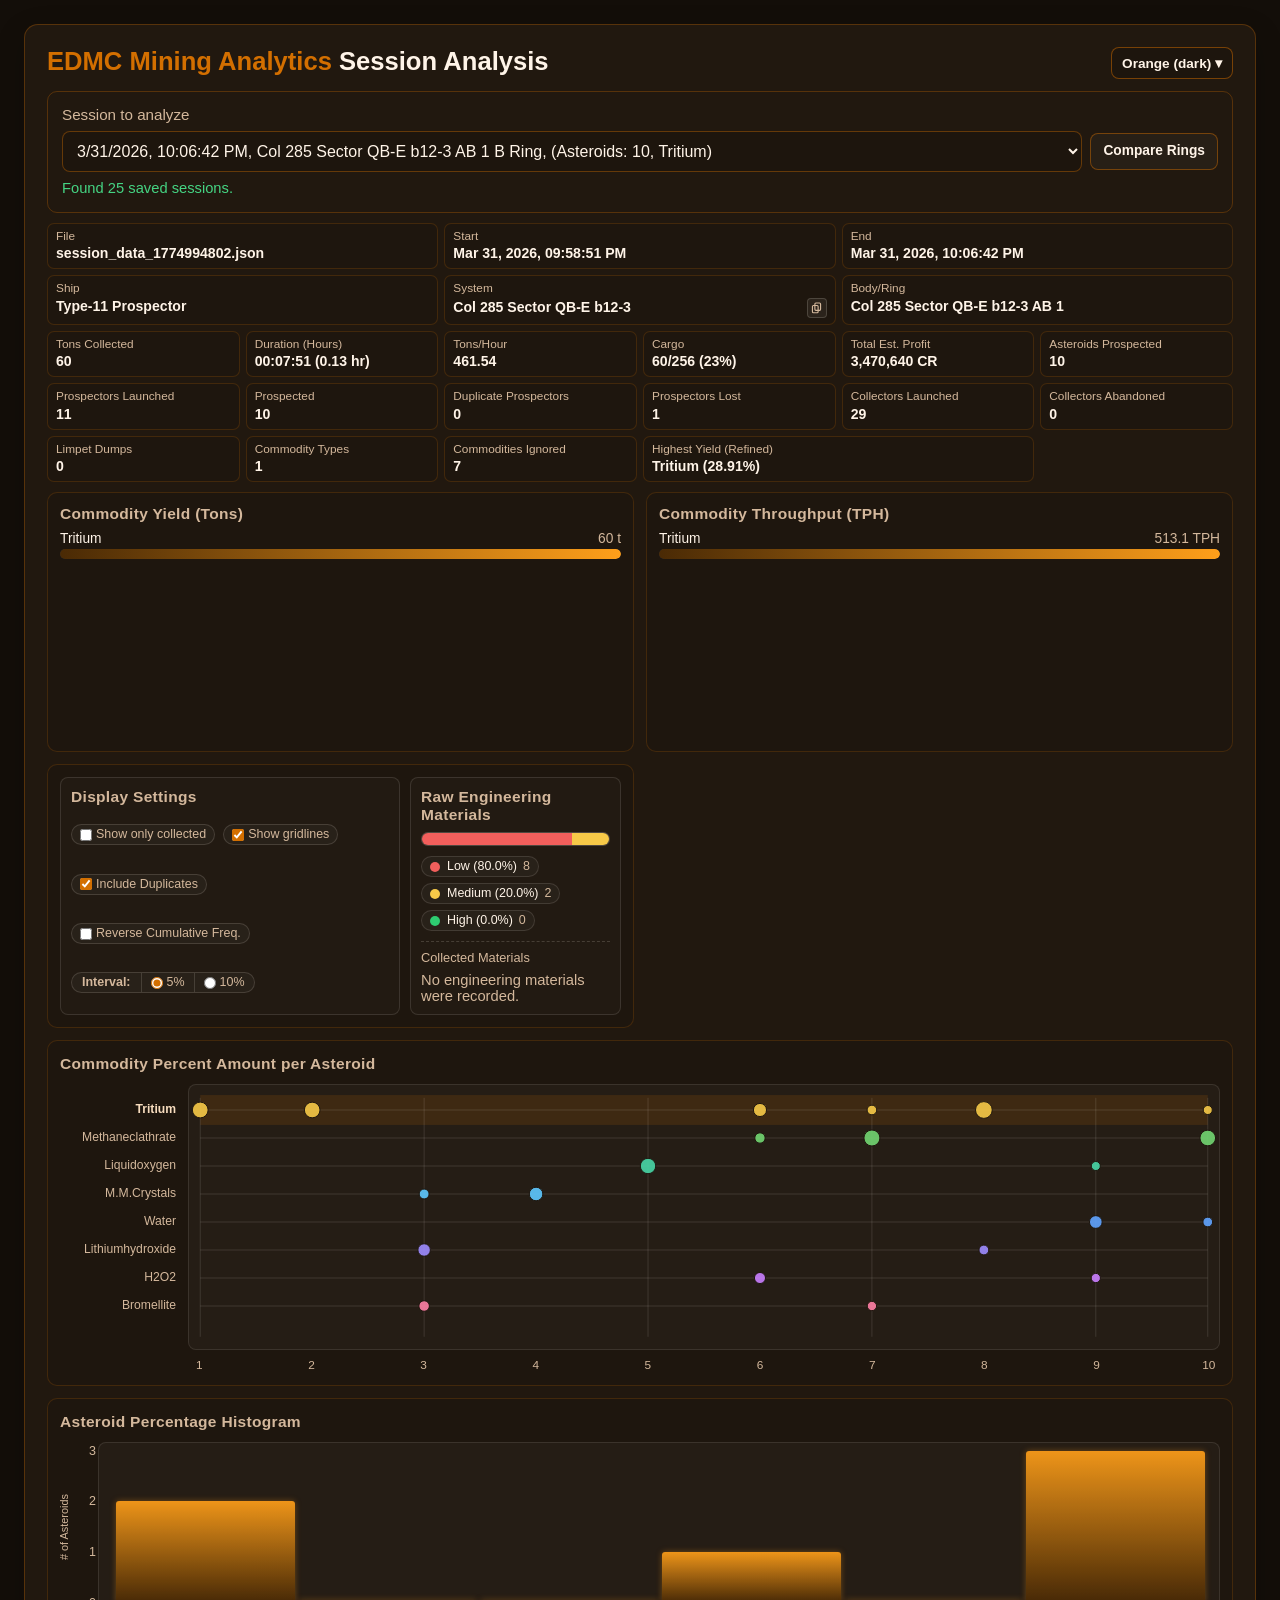
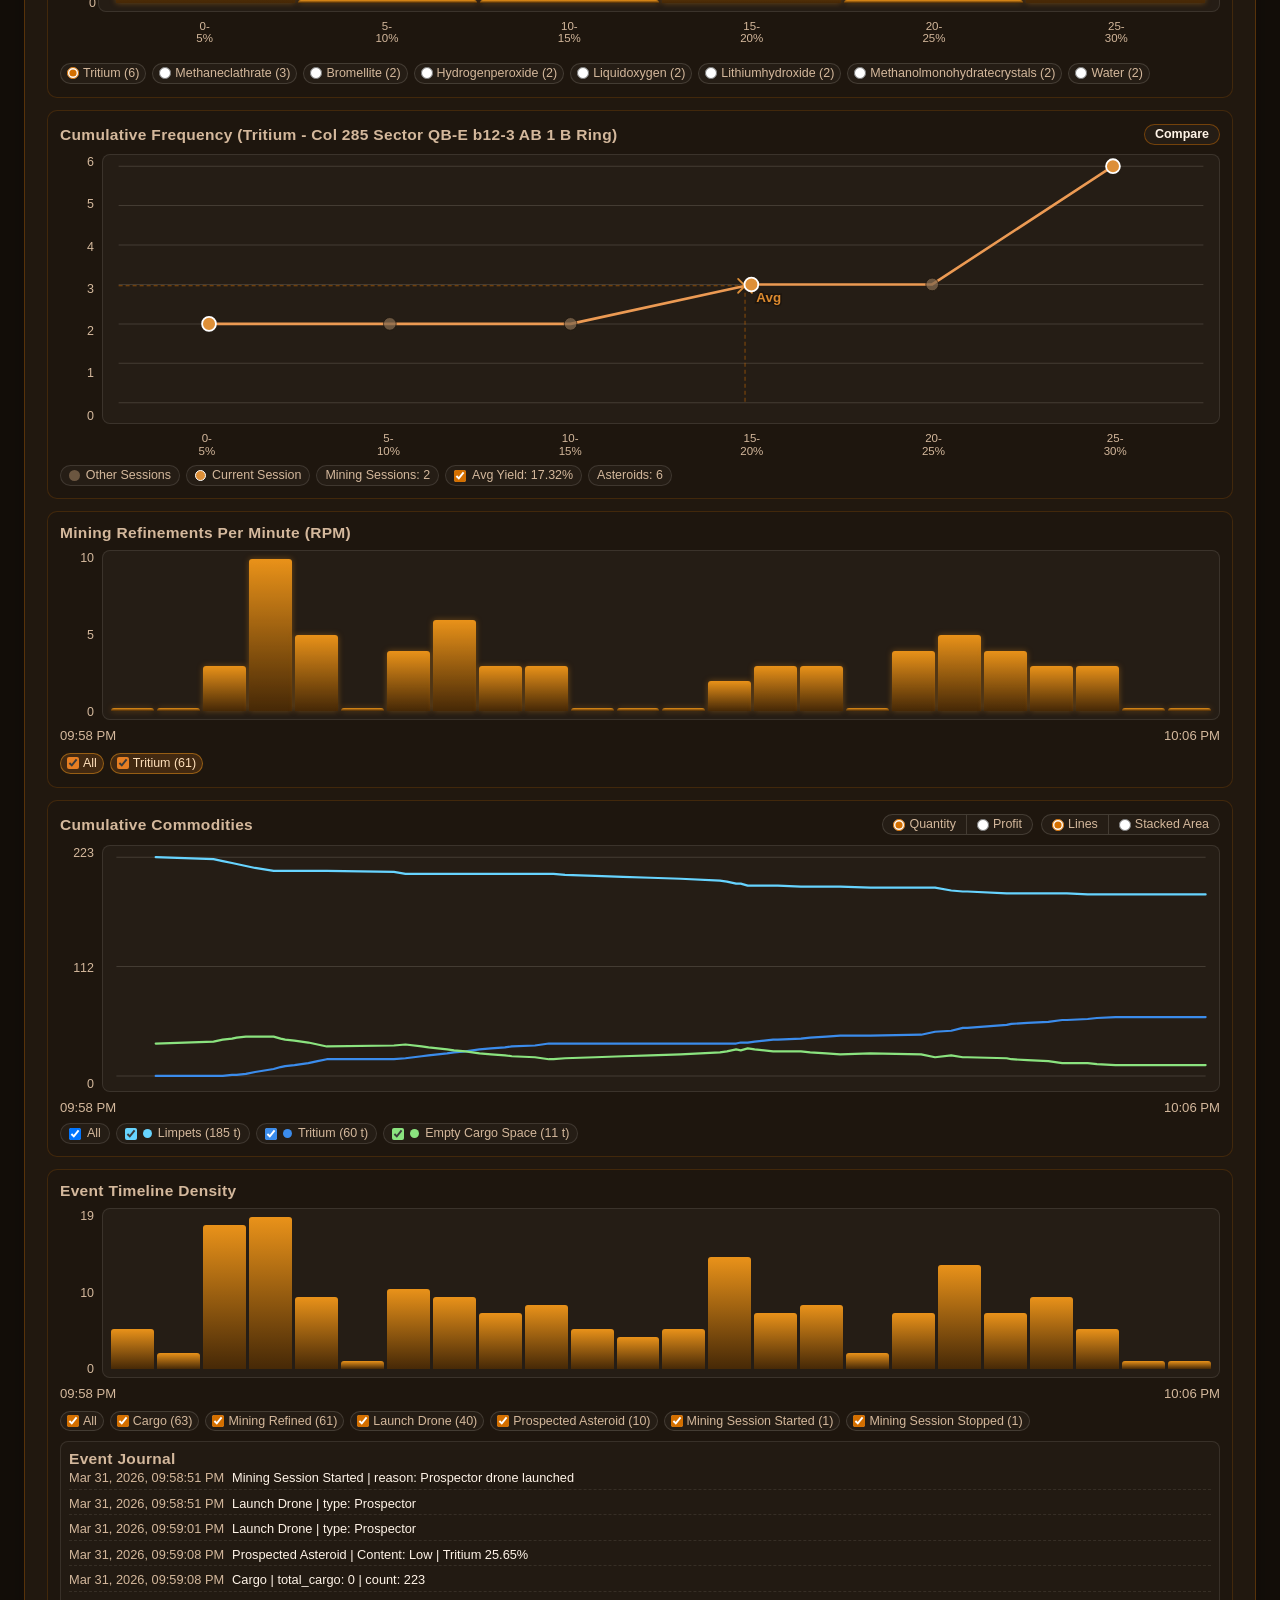
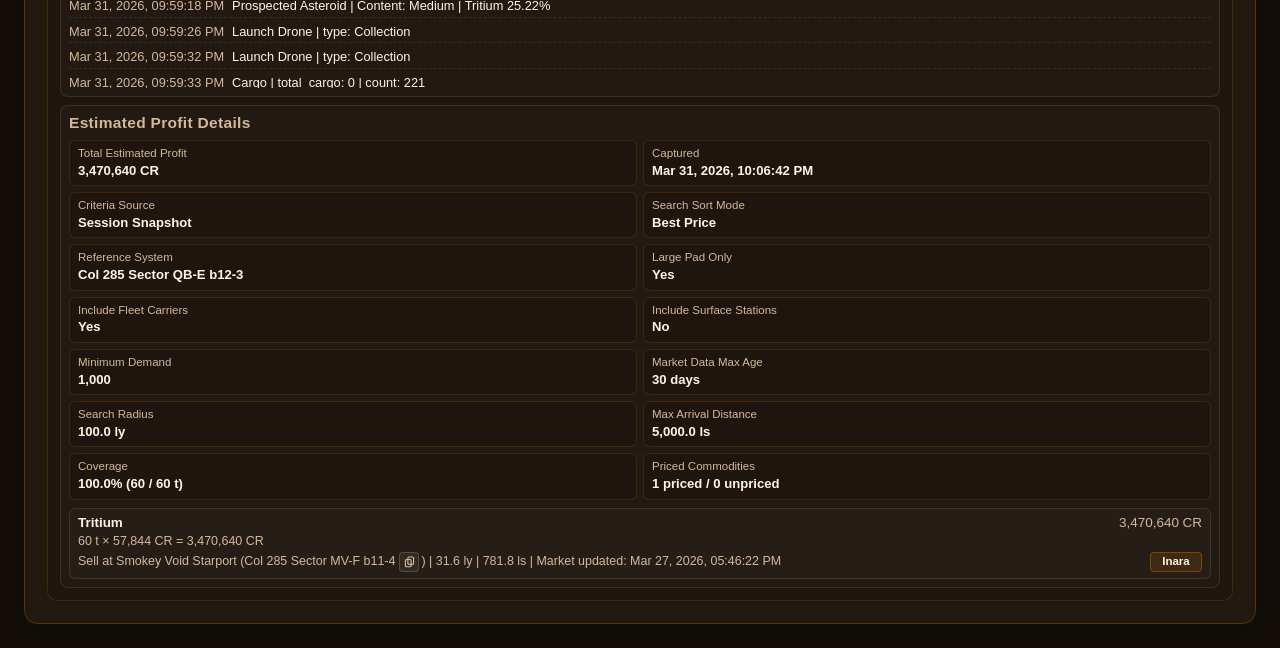
==== commit 4388c503: "Fixed revese cum freq" ====
--- a/web/index.html
+++ b/web/index.html
@@ -486,8 +486,14 @@
     }
 
     .chart-card--stack {
-      grid-template-rows: auto 1fr;
+      grid-template-columns: minmax(260px, 340px) minmax(0, 1fr);
+      grid-template-rows: 1fr;
       gap: 10px;
+      align-items: stretch;
+    }
+
+    .chart-card--stack .chart-pane {
+      min-height: 0;
     }
 
     .chart-pane {
@@ -1152,6 +1158,8 @@
     }
 
     .histogram-layout {
+      --histogram-side-pad-left: 17px;
+      --histogram-side-pad-right: 14px;
       height: 100%;
       display: grid;
       grid-template-rows: 1fr auto auto;
@@ -1176,7 +1184,7 @@
       gap: 3px;
       border: var(--histogram-bars-border) solid color-mix(in srgb, var(--fg) 10%, transparent);
       border-radius: 8px;
-      padding: var(--histogram-bars-v-padding) 8px;
+      padding: var(--histogram-bars-v-padding) var(--histogram-side-pad-right) var(--histogram-bars-v-padding) var(--histogram-side-pad-left);
       background: color-mix(in srgb, var(--fg) 3%, transparent);
     }
 
@@ -1198,6 +1206,7 @@
     .histogram-bin-labels {
       display: grid;
       gap: 3px;
+      padding: 0 var(--histogram-side-pad-right, 0px) 0 var(--histogram-side-pad-left, 0px);
       color: var(--muted);
       font-size: 0.72rem;
       font-variant-numeric: tabular-nums;
@@ -1610,12 +1619,30 @@
     }
 
     .prospect-frequency-bin-label {
-      white-space: nowrap;
-      overflow-wrap: normal;
-      word-break: normal;
-      text-overflow: ellipsis;
-      overflow: hidden;
-      min-height: 1.2em;
+      white-space: pre-line;
+      overflow: visible;
+      text-overflow: unset;
+      overflow-wrap: anywhere;
+      word-break: break-word;
+      min-height: 2.1em;
+    }
+
+    .prospect-frequency-bin-labels {
+      gap: 0;
+      padding: 0 14px;
+    }
+
+    .prospect-frequency-label-row {
+      display: grid;
+      grid-template-columns: auto 1fr;
+      gap: 8px;
+      align-items: start;
+    }
+
+    .prospect-frequency-label-spacer {
+      visibility: hidden;
+      pointer-events: none;
+      width: 34px;
     }
 
     .cursor-tooltip {
@@ -1683,6 +1710,11 @@
 
       .mix-layout {
         grid-template-columns: 1fr;
+      }
+
+      .chart-card--stack {
+        grid-template-columns: 1fr;
+        grid-template-rows: auto auto;
       }
 
       .title-row {
@@ -1758,6 +1790,17 @@
                 <input id="material-percent-reverse-cumulative" type="checkbox">
                 <span>Reverse Cumulative Freq.</span>
               </label>
+              <div class="prospect-frequency-interval-group">
+                <span class="prospect-frequency-interval-prefix">Interval:</span>
+                <label class="prospect-frequency-control">
+                  <input id="material-percent-interval-5" type="radio" name="material-percent-interval" value="5">
+                  <span>5%</span>
+                </label>
+                <label class="prospect-frequency-control">
+                  <input id="material-percent-interval-10" type="radio" name="material-percent-interval" value="10">
+                  <span>10%</span>
+                </label>
+              </div>
             </div>
           </section>
           <section class="chart-pane">
@@ -1765,20 +1808,20 @@
             <div id="chart-content-mix" class="chart-body"></div>
           </section>
         </article>
-        <article class="chart-card">
-          <div class="panel-header-row">
-            <h2>Asteroid % Histogram</h2>
-            <div id="prospect-histogram-header-controls" class="panel-header-controls"></div>
-          </div>
-          <div id="chart-prospect-histogram" class="chart-body"></div>
-          <div id="commodity-histogram-filters" class="event-filters"></div>
-        </article>
         <article class="chart-card chart-card--full">
           <div class="panel-header-row">
             <h2>Commodity Percent Amount per Asteroid</h2>
             <div id="material-percent-header-controls" class="panel-header-controls"></div>
           </div>
           <div id="chart-material-percent-amount" class="chart-body"></div>
+        </article>
+        <article class="chart-card chart-card--full">
+          <div class="panel-header-row">
+            <h2>Asteroid Percentage Histogram</h2>
+            <div id="prospect-histogram-header-controls" class="panel-header-controls"></div>
+          </div>
+          <div id="chart-prospect-histogram" class="chart-body"></div>
+          <div id="commodity-histogram-filters" class="event-filters"></div>
         </article>
         <article class="chart-card chart-card--full">
           <div class="panel-header-row">
@@ -1834,6 +1877,7 @@
       const materialPercentShowGridlinesInput = document.getElementById("material-percent-show-gridlines");
       const materialPercentIncludeDuplicatesInput = document.getElementById("material-percent-include-duplicates");
       const materialPercentReverseCumulativeInput = document.getElementById("material-percent-reverse-cumulative");
+      const materialPercentIntervalInputs = document.querySelectorAll("input[name=\"material-percent-interval\"]");
       const chartProspectCumulativeFrequency = document.getElementById("chart-prospect-cumulative-frequency");
       const chartEvents = document.getElementById("chart-events");
       const chartRefinements = document.getElementById("chart-refinements");
@@ -1879,6 +1923,7 @@
       let prospectFrequencyShowAverageReference = true;
       let prospectFrequencyReverseCumulative = false;
       let prospectFrequencyRenderToken = 0;
+      let adaptiveLabelResizeTimer = null;
       let sessionListRenderToken = 0;
       let allRefinementEntries = [];
       let refinementTimelineOptions = null;
@@ -2192,24 +2237,24 @@
 
       function getHistogramBarIndexForPercentage(percentage) {
         const bars = Array.isArray(histogramHoverContext.bars) ? histogramHoverContext.bars : [];
-        const binsCount = bars.length;
-        if (!binsCount) {
+        if (!bars.length) {
           return null;
         }
         const raw = Number(percentage);
         if (!Number.isFinite(raw)) {
           return null;
         }
-        const binSize = Math.max(1, Number(histogramHoverContext.binSize) || 10);
-        const pct = Math.max(0, Math.min(100, raw));
-        let index = pct >= 100 ? (binsCount - 1) : Math.floor(pct / binSize);
-        if (index < 0) {
-          index = 0;
-        }
-        if (index >= binsCount) {
-          index = binsCount - 1;
-        }
-        return index;
+        const pct = Math.max(0, raw);
+        for (let index = 0; index < bars.length; index += 1) {
+          const barEntry = bars[index];
+          if (!barEntry) {
+            continue;
+          }
+          if (rangeContainsValue(barEntry.rangeStart, barEntry.rangeEnd, barEntry.isLast, pct)) {
+            return index;
+          }
+        }
+        return null;
       }
 
       function highlightCumulativePointEntry(pointEntry, currentOnly) {
@@ -3959,14 +4004,107 @@
         return Math.max(1, Math.min(100, rounded));
       }
 
-      function buildProspectHistogramModel(sessionData, includeDuplicates, showOnlyCollected) {
+      function buildAdaptiveLabelStepCandidates(count) {
+        const total = Math.max(1, Math.floor(Number(count) || 1));
+        if (total <= 1) {
+          return [1];
+        }
+        const baseCandidates = [1, 2, 3, 4, 5, 6, 8, 10, 12, 15, 20, 24, 30, 40, 50, 60, 80, 100];
+        const candidates = new Set();
+        baseCandidates.forEach((value) => {
+          const step = Math.max(1, Math.floor(Number(value) || 1));
+          if (step <= total) {
+            candidates.add(step);
+          }
+        });
+        let powerOfTwo = 1;
+        while (powerOfTwo <= total) {
+          candidates.add(powerOfTwo);
+          powerOfTwo *= 2;
+        }
+        candidates.add(total);
+        return Array.from(candidates.values()).sort((left, right) => left - right);
+      }
+
+      function shouldShowAdaptiveBinLabel(index, totalCount, step) {
+        const total = Math.max(1, Math.floor(Number(totalCount) || 1));
+        const safeIndex = Math.max(0, Math.floor(Number(index) || 0));
+        const safeStep = Math.max(1, Math.floor(Number(step) || 1));
+        return (safeIndex % safeStep) === 0 || safeIndex === (total - 1);
+      }
+
+      function adaptiveLabelsFitWithoutOverlap(labelNodes, minGapPx) {
+        if (!Array.isArray(labelNodes) || !labelNodes.length) {
+          return true;
+        }
+        const minGap = Math.max(0, Number(minGapPx) || 0);
+        let previousRight = Number.NEGATIVE_INFINITY;
+        const range = document.createRange();
+        for (const node of labelNodes) {
+          if (!(node instanceof HTMLElement)) {
+            continue;
+          }
+          const text = String(node.textContent || "").trim();
+          if (!text) {
+            continue;
+          }
+          range.selectNodeContents(node);
+          let rect = range.getBoundingClientRect();
+          if (!Number.isFinite(rect.left) || !Number.isFinite(rect.right) || rect.width <= 0) {
+            rect = node.getBoundingClientRect();
+          }
+          if (!Number.isFinite(rect.left) || !Number.isFinite(rect.right) || rect.width <= 0) {
+            continue;
+          }
+          if (rect.left < (previousRight + minGap)) {
+            range.detach?.();
+            return false;
+          }
+          previousRight = rect.right;
+        }
+        range.detach?.();
+        return true;
+      }
+
+      function applyAdaptiveBinLabels(labelsContainer, labelTexts, minGapPx) {
+        if (!(labelsContainer instanceof HTMLElement)) {
+          return 1;
+        }
+        const texts = Array.isArray(labelTexts) ? labelTexts.map((text) => String(text || "")) : [];
+        const total = texts.length;
+        const labelNodes = Array.from(labelsContainer.children).filter((node) => node instanceof HTMLElement);
+        if (!total || !labelNodes.length) {
+          return 1;
+        }
+        const setStep = (step) => {
+          labelNodes.forEach((node, index) => {
+            node.textContent = shouldShowAdaptiveBinLabel(index, total, step) ? texts[index] : "";
+          });
+        };
+        const candidates = buildAdaptiveLabelStepCandidates(total);
+        for (const step of candidates) {
+          setStep(step);
+          if (adaptiveLabelsFitWithoutOverlap(labelNodes, minGapPx)) {
+            return step;
+          }
+        }
+        const fallback = candidates[candidates.length - 1] || 1;
+        setStep(fallback);
+        return fallback;
+      }
+
+      function shouldReverseProspectHistogram() {
+        return prospectFrequencyReverseCumulative;
+      }
+
+      function buildProspectHistogramModel(sessionData, includeDuplicates, showOnlyCollected, histogramBinSizeOverride) {
         const meta = sessionData && typeof sessionData === "object" ? (sessionData.meta || {}) : {};
         const configuredBinSize = (
-          meta.histogram_bin_size
+          histogramBinSizeOverride
+          ?? meta.histogram_bin_size
           ?? (runtimeAnalysisSettings && runtimeAnalysisSettings.histogram_bin_size)
         );
         const binSize = normalizeHistogramBinSize(configuredBinSize);
-        const bins = Math.max(1, Math.ceil(100 / binSize));
 
         const events = Array.isArray(sessionData && sessionData.events) ? sessionData.events : [];
         const collectedCommodityKeys = collectRefinedCommodityKeys(events);
@@ -4000,24 +4138,40 @@
             if (!item) {
               item = {
                 name,
-                counts: new Array(bins).fill(0),
+                percentages: [],
                 total: 0
               };
               byCommodity.set(key, item);
             }
-            const pct = Math.max(0, Math.min(100, pctRaw));
-            let index = pct >= 100 ? (bins - 1) : Math.floor(pct / binSize);
-            if (index < 0) {
-              index = 0;
-            } else if (index >= bins) {
-              index = bins - 1;
-            }
-            item.counts[index] += 1;
+            const pct = Math.max(0, pctRaw);
+            item.percentages.push(pct);
             item.total += 1;
           });
         });
 
-        const eventResult = Array.from(byCommodity.values()).filter((item) => item.total > 0);
+        const eventResult = Array.from(byCommodity.values())
+          .filter((item) => item.total > 0 && Array.isArray(item.percentages) && item.percentages.length > 0)
+          .map((item) => {
+            const maxObserved = item.percentages.reduce((peak, value) => Math.max(peak, value), 0);
+            const xMax = Math.max(binSize, Math.ceil(maxObserved / binSize) * binSize);
+            const bins = Math.max(1, Math.ceil(xMax / binSize));
+            const counts = new Array(bins).fill(0);
+            item.percentages.forEach((pct) => {
+              let index = pct >= xMax ? (bins - 1) : Math.floor(pct / binSize);
+              if (index < 0) {
+                index = 0;
+              } else if (index >= bins) {
+                index = bins - 1;
+              }
+              counts[index] += 1;
+            });
+            return {
+              name: item.name,
+              counts,
+              total: item.total,
+              xMax
+            };
+          });
         if (eventResult.length) {
           eventResult.sort((left, right) => {
             if (right.total !== left.total) {
@@ -4028,7 +4182,7 @@
           return {
             commodities: eventResult,
             binSize,
-            bins
+            bins: Math.max(1, ...eventResult.map((item) => item.counts.length))
           };
         }
 
@@ -4041,7 +4195,7 @@
           }
           const payload = details && typeof details === "object" ? details : {};
           const breakdown = Array.isArray(payload.percentage_breakdown) ? payload.percentage_breakdown : [];
-          const counts = new Array(bins).fill(0);
+          const percentages = [];
           let total = 0;
           breakdown.forEach((entry) => {
             if (!entry || typeof entry !== "object") {
@@ -4053,18 +4207,27 @@
             }
             const qtyRaw = Number(entry.count);
             const qty = Number.isFinite(qtyRaw) && qtyRaw > 0 ? Math.floor(qtyRaw) : 1;
-            const pct = Math.max(0, Math.min(100, pctRaw));
-            let index = pct >= 100 ? (bins - 1) : Math.floor(pct / binSize);
-            if (index < 0) {
-              index = 0;
-            } else if (index >= bins) {
-              index = bins - 1;
-            }
-            counts[index] += qty;
+            const pct = Math.max(0, pctRaw);
+            for (let offset = 0; offset < qty; offset += 1) {
+              percentages.push(pct);
+            }
             total += qty;
           });
-          if (total > 0) {
-            result.push({ name, counts, total });
+          if (total > 0 && percentages.length > 0) {
+            const maxObserved = percentages.reduce((peak, value) => Math.max(peak, value), 0);
+            const xMax = Math.max(binSize, Math.ceil(maxObserved / binSize) * binSize);
+            const bins = Math.max(1, Math.ceil(xMax / binSize));
+            const counts = new Array(bins).fill(0);
+            percentages.forEach((pct) => {
+              let index = pct >= xMax ? (bins - 1) : Math.floor(pct / binSize);
+              if (index < 0) {
+                index = 0;
+              } else if (index >= bins) {
+                index = bins - 1;
+              }
+              counts[index] += 1;
+            });
+            result.push({ name, counts, total, xMax });
           }
         });
         result.sort((left, right) => {
@@ -4076,7 +4239,7 @@
         return {
           commodities: result,
           binSize,
-          bins
+          bins: Math.max(1, ...result.map((item) => item.counts.length))
         };
       }
 
@@ -4193,7 +4356,7 @@
       function buildProspectCumulativeFrequencyModel(sessionData, filename, summaryRecords) {
         const commodity = String(selectedHistogramCommodity || "").trim();
         if (!commodity) {
-          return { error: "Select a commodity in Asteroid % Histogram to view cumulative frequency." };
+          return { error: "Select a commodity in Asteroid Percentage Histogram to view cumulative frequency." };
         }
         if (!Array.isArray(summaryRecords) || summaryRecords.length === 0) {
           return { error: "No long-term prospect summary data found yet." };
@@ -4329,8 +4492,31 @@
           cumulativeCurrentCounts.push(runningCurrent);
           cumulativeOtherCounts.push(runningOther);
         }
-
-        const points = cumulativeTotalCounts.map((total, index) => {
+        const reverseCumulativeTotalCounts = new Array(bins).fill(0);
+        const reverseCumulativeCurrentCounts = new Array(bins).fill(0);
+        const reverseCumulativeOtherCounts = new Array(bins).fill(0);
+        let reverseRunningTotal = 0;
+        let reverseRunningCurrent = 0;
+        let reverseRunningOther = 0;
+        for (let index = bins - 1; index >= 0; index -= 1) {
+          reverseRunningTotal += totalCounts[index];
+          reverseRunningCurrent += currentCounts[index];
+          reverseRunningOther += otherCounts[index];
+          reverseCumulativeTotalCounts[index] = reverseRunningTotal;
+          reverseCumulativeCurrentCounts[index] = reverseRunningCurrent;
+          reverseCumulativeOtherCounts[index] = reverseRunningOther;
+        }
+        const selectedCumulativeTotalCounts = prospectFrequencyReverseCumulative
+          ? reverseCumulativeTotalCounts
+          : cumulativeTotalCounts;
+        const selectedCumulativeCurrentCounts = prospectFrequencyReverseCumulative
+          ? reverseCumulativeCurrentCounts
+          : cumulativeCurrentCounts;
+        const selectedCumulativeOtherCounts = prospectFrequencyReverseCumulative
+          ? reverseCumulativeOtherCounts
+          : cumulativeOtherCounts;
+
+        const points = selectedCumulativeTotalCounts.map((total, index) => {
           const intervalStart = index * interval;
           const intervalEnd = Math.min(xMax, intervalStart + interval);
           const center = intervalStart + ((intervalEnd - intervalStart) / 2);
@@ -4343,8 +4529,8 @@
             binCurrent: currentCounts[index],
             binOther: otherCounts[index],
             total,
-            current: cumulativeCurrentCounts[index],
-            other: cumulativeOtherCounts[index]
+            current: selectedCumulativeCurrentCounts[index],
+            other: selectedCumulativeOtherCounts[index]
           };
         });
         const yMax = Math.max(1, runningTotal);
@@ -4384,41 +4570,6 @@
           compareButton.textContent = "Compare";
           compareButton.addEventListener("click", openCompareRingsPage);
           prospectFrequencyHeaderControls.appendChild(compareButton);
-
-          const intervalGroup = document.createElement("div");
-          intervalGroup.className = "prospect-frequency-interval-group";
-          const intervalPrefix = document.createElement("span");
-          intervalPrefix.className = "prospect-frequency-interval-prefix";
-          intervalPrefix.textContent = "Interval:";
-          intervalGroup.appendChild(intervalPrefix);
-          prospectFrequencyHeaderControls.appendChild(intervalGroup);
-
-          const addRadioOption = (labelText, value) => {
-            const option = document.createElement("label");
-            option.className = "prospect-frequency-control";
-            const input = document.createElement("input");
-            input.type = "radio";
-            input.name = "prospect-frequency-interval";
-            input.value = String(value);
-            input.checked = prospectFrequencyBinSize === value;
-            input.addEventListener("change", () => {
-              if (!input.checked) {
-                return;
-              }
-              prospectFrequencyBinSize = value;
-              if (activeSessionData) {
-                void renderProspectCumulativeFrequency(activeSessionData, activeSessionFilename);
-              }
-            });
-            const text = document.createElement("span");
-            text.textContent = `${labelText}`;
-            option.appendChild(input);
-            option.appendChild(text);
-            intervalGroup.appendChild(option);
-          };
-
-          addRadioOption("5%", 5);
-          addRadioOption("10%", 10);
         }
 
         const summaryRecords = await loadProspectedAsteroidSummaryRecords();
@@ -4640,7 +4791,7 @@
             }
             avgLabel.setAttribute("class", avgLabelClasses.join(" "));
             const avgLabelOffsetX = prospectFrequencyReverseCumulative ? -16 : 10;
-            const avgLabelOffsetY = 6;
+            const avgLabelOffsetY = prospectFrequencyReverseCumulative ? -16 : 6;
             const avgLabelMaxWidth = 60;
             const avgLabelX = prospectFrequencyReverseCumulative
               ? Math.max(sidePad + avgLabelMaxWidth, Math.min(width - sidePad - 6, averageX + avgLabelOffsetX))
@@ -4866,24 +5017,22 @@
         layout.appendChild(plot);
 
         const labels = document.createElement("div");
-        labels.className = "histogram-bin-labels";
+        labels.className = "histogram-bin-labels prospect-frequency-bin-labels";
         const labelPoints = prospectFrequencyReverseCumulative ? [...model.points].reverse() : model.points;
         labels.style.gridTemplateColumns = `repeat(${labelPoints.length}, minmax(0, 1fr))`;
-        const labelStep = Math.max(1, Math.ceil(labelPoints.length / 12));
+        const cumulativeLabelTexts = [];
         labelPoints.forEach((point, index) => {
           const label = document.createElement("span");
           label.className = "histogram-bin-label prospect-frequency-bin-label";
-          if ((index % labelStep) === 0 || index === labelPoints.length - 1) {
-            const labelRangeStart = prospectFrequencyReverseCumulative ? point.intervalEnd : point.intervalStart;
-            const labelRangeEnd = prospectFrequencyReverseCumulative ? point.intervalStart : point.intervalEnd;
-            label.textContent = `${labelRangeStart}-${labelRangeEnd}%`;
-          }
+          const labelRangeStart = prospectFrequencyReverseCumulative ? point.intervalEnd : point.intervalStart;
+          const labelRangeEnd = prospectFrequencyReverseCumulative ? point.intervalStart : point.intervalEnd;
+          cumulativeLabelTexts.push(`${labelRangeStart}-\n${labelRangeEnd}%`);
           labels.appendChild(label);
         });
         const labelsRow = document.createElement("div");
-        labelsRow.className = "histogram-label-row";
+        labelsRow.className = "prospect-frequency-label-row";
         const spacer = document.createElement("div");
-        spacer.className = "timeline-y-axis histogram-label-spacer";
+        spacer.className = "prospect-frequency-label-spacer";
         labelsRow.appendChild(spacer);
         labelsRow.appendChild(labels);
         layout.appendChild(labelsRow);
@@ -4930,6 +5079,7 @@
 
         layout.appendChild(legend);
         chartProspectCumulativeFrequency.appendChild(layout);
+        applyAdaptiveBinLabels(labels, cumulativeLabelTexts, 4);
         cumulativeHoverContext = {
           commodityKey: normalizeCommodityKey(model.commodity),
           points: Array.from(cumulativePointByIndex.values()),
@@ -4955,7 +5105,8 @@
         const model = buildProspectHistogramModel(
           sessionData,
           prospectFrequencyIncludeDuplicates,
-          materialPercentShowOnlyCollected || histogramShowOnlyCollected
+          materialPercentShowOnlyCollected || histogramShowOnlyCollected,
+          prospectFrequencyBinSize
         );
         if (!model || !Array.isArray(model.commodities) || !model.commodities.length) {
           const note = document.createElement("p");
@@ -4994,6 +5145,7 @@
 
         const renderSelected = () => {
           chartProspectHistogram.innerHTML = "";
+          const reverseHistogram = shouldReverseProspectHistogram();
 
           const buildHistogramTickValues = (peakValue) => {
             const peakInt = Math.max(1, Math.floor(asNumber(peakValue)));
@@ -5058,7 +5210,14 @@
 
           const selected = commodities.find((item) => item.name === selectedHistogramCommodity) || null;
           if (!selected) {
-            const binsCount = Math.max(1, Math.ceil(100 / binSize));
+            const binsCount = Math.max(
+              1,
+              ...commodities.map((item) => (
+                item && Array.isArray(item.counts)
+                  ? item.counts.length
+                  : 0
+              ))
+            );
             const layout = document.createElement("div");
             layout.className = "histogram-layout";
 
@@ -5082,20 +5241,20 @@
             const labels = document.createElement("div");
             labels.className = "histogram-bin-labels";
             labels.style.gridTemplateColumns = `repeat(${binsCount}, minmax(0, 1fr))`;
-            const maxVisibleLabels = 10;
-            const labelStep = Math.max(1, Math.ceil(binsCount / maxVisibleLabels));
-            for (let index = 0; index < binsCount; index += 1) {
+            const displayBinIndexes = reverseHistogram
+              ? Array.from({ length: binsCount }, (_unused, index) => binsCount - index - 1)
+              : Array.from({ length: binsCount }, (_unused, index) => index);
+            const histogramLabelTexts = [];
+            displayBinIndexes.forEach((binIndex, displayIndex) => {
               const label = document.createElement("span");
               label.className = "histogram-bin-label";
-              const rangeStart = index * binSize;
-              const rangeEnd = Math.min(100, rangeStart + binSize);
-              if ((index % labelStep) === 0 || index === binsCount - 1) {
-                label.textContent = `${rangeStart}-\n${rangeEnd}%`;
-              } else {
-                label.textContent = "";
-              }
+              const rangeStart = binIndex * binSize;
+              const rangeEnd = rangeStart + binSize;
+              const labelRangeStart = reverseHistogram ? rangeEnd : rangeStart;
+              const labelRangeEnd = reverseHistogram ? rangeStart : rangeEnd;
+              histogramLabelTexts[displayIndex] = `${labelRangeStart}-\n${labelRangeEnd}%`;
               labels.appendChild(label);
-            }
+            });
             const labelsRow = document.createElement("div");
             labelsRow.className = "histogram-label-row";
             const spacer = document.createElement("div");
@@ -5114,6 +5273,7 @@
             layout.appendChild(labelsRow);
             layout.appendChild(axis);
             chartProspectHistogram.appendChild(layout);
+            applyAdaptiveBinLabels(labels, histogramLabelTexts, 4);
             histogramHoverContext = {
               commodityKey: normalizeCommodityKey(selectedHistogramCommodity),
               binSize,
@@ -5141,20 +5301,26 @@
           bars.className = "histogram-bars";
           bars.style.gridTemplateColumns = `repeat(${selected.counts.length}, minmax(0, 1fr))`;
           const histogramBarEntries = [];
-          selected.counts.forEach((count, index) => {
+          const displayBinIndexes = reverseHistogram
+            ? Array.from({ length: selected.counts.length }, (_unused, index) => selected.counts.length - index - 1)
+            : Array.from({ length: selected.counts.length }, (_unused, index) => index);
+          displayBinIndexes.forEach((binIndex) => {
+            const count = selected.counts[binIndex];
             const bar = document.createElement("div");
             bar.className = "histogram-bar";
             const ratio = yAxisMax > 0 ? (count / yAxisMax) : 0;
             bar.style.height = `${Math.max(2, ratio * 100)}%`;
-            const rangeStart = index * binSize;
-            const rangeEnd = Math.min(100, rangeStart + binSize);
-            const detail = `${selected.name}\n${rangeStart}% - ${rangeEnd}%: ${count} prospects`;
+            const rangeStart = binIndex * binSize;
+            const rangeEnd = rangeStart + binSize;
+            const labelRangeStart = reverseHistogram ? rangeEnd : rangeStart;
+            const labelRangeEnd = reverseHistogram ? rangeStart : rangeEnd;
+            const detail = `${selected.name}\n${labelRangeStart}% - ${labelRangeEnd}%: ${count} prospects`;
             const barEntry = {
               element: bar,
-              index,
+              index: binIndex,
               rangeStart,
               rangeEnd,
-              isLast: index === (selected.counts.length - 1)
+              isLast: binIndex === (selected.counts.length - 1)
             };
             histogramBarEntries.push(barEntry);
             bar.addEventListener("mouseenter", (event) => {
@@ -5179,18 +5345,15 @@
           const labels = document.createElement("div");
           labels.className = "histogram-bin-labels";
           labels.style.gridTemplateColumns = `repeat(${selected.counts.length}, minmax(0, 1fr))`;
-          const maxVisibleLabels = 10;
-          const labelStep = Math.max(1, Math.ceil(selected.counts.length / maxVisibleLabels));
-          selected.counts.forEach((_count, index) => {
+          const histogramLabelTexts = [];
+          displayBinIndexes.forEach((binIndex, displayIndex) => {
             const label = document.createElement("span");
             label.className = "histogram-bin-label";
-            const rangeStart = index * binSize;
-            const rangeEnd = Math.min(100, rangeStart + binSize);
-            if ((index % labelStep) === 0 || index === selected.counts.length - 1) {
-              label.textContent = `${rangeStart}-\n${rangeEnd}%`;
-            } else {
-              label.textContent = "";
-            }
+            const rangeStart = binIndex * binSize;
+            const rangeEnd = rangeStart + binSize;
+            const labelRangeStart = reverseHistogram ? rangeEnd : rangeStart;
+            const labelRangeEnd = reverseHistogram ? rangeStart : rangeEnd;
+            histogramLabelTexts[displayIndex] = `${labelRangeStart}-\n${labelRangeEnd}%`;
             labels.appendChild(label);
           });
           const labelsRow = document.createElement("div");
@@ -5211,6 +5374,7 @@
           layout.appendChild(labelsRow);
           layout.appendChild(axis);
           chartProspectHistogram.appendChild(layout);
+          applyAdaptiveBinLabels(labels, histogramLabelTexts, 4);
           histogramHoverContext = {
             commodityKey: selectedCommodityKey,
             binSize,
@@ -7015,12 +7179,31 @@
         });
       }
 
+      if (materialPercentIntervalInputs && materialPercentIntervalInputs.length) {
+        materialPercentIntervalInputs.forEach((input) => {
+          if (!(input instanceof HTMLInputElement)) {
+            return;
+          }
+          const value = Number(input.value);
+          input.checked = value === prospectFrequencyBinSize;
+          input.addEventListener("change", () => {
+            if (!input.checked) {
+              return;
+            }
+            prospectFrequencyBinSize = value === 10 ? 10 : 5;
+            if (activeSessionData) {
+              renderProspectHistogram(activeSessionData);
+            }
+          });
+        });
+      }
+
       if (materialPercentReverseCumulativeInput) {
         materialPercentReverseCumulativeInput.checked = prospectFrequencyReverseCumulative;
         materialPercentReverseCumulativeInput.addEventListener("change", () => {
           prospectFrequencyReverseCumulative = !!materialPercentReverseCumulativeInput.checked;
           if (activeSessionData) {
-            void renderProspectCumulativeFrequency(activeSessionData, activeSessionFilename);
+            renderProspectHistogram(activeSessionData);
           }
         });
       }
@@ -7028,6 +7211,22 @@
       if (compareRingsButton) {
         compareRingsButton.addEventListener("click", openCompareRingsPage);
       }
+
+      window.addEventListener("resize", () => {
+        if (!activeSessionData) {
+          return;
+        }
+        if (adaptiveLabelResizeTimer !== null) {
+          window.clearTimeout(adaptiveLabelResizeTimer);
+        }
+        adaptiveLabelResizeTimer = window.setTimeout(() => {
+          adaptiveLabelResizeTimer = null;
+          if (!activeSessionData) {
+            return;
+          }
+          renderProspectHistogram(activeSessionData);
+        }, 140);
+      });
 
       applyFocusTokenToTitle();
       initializeThemeControl();
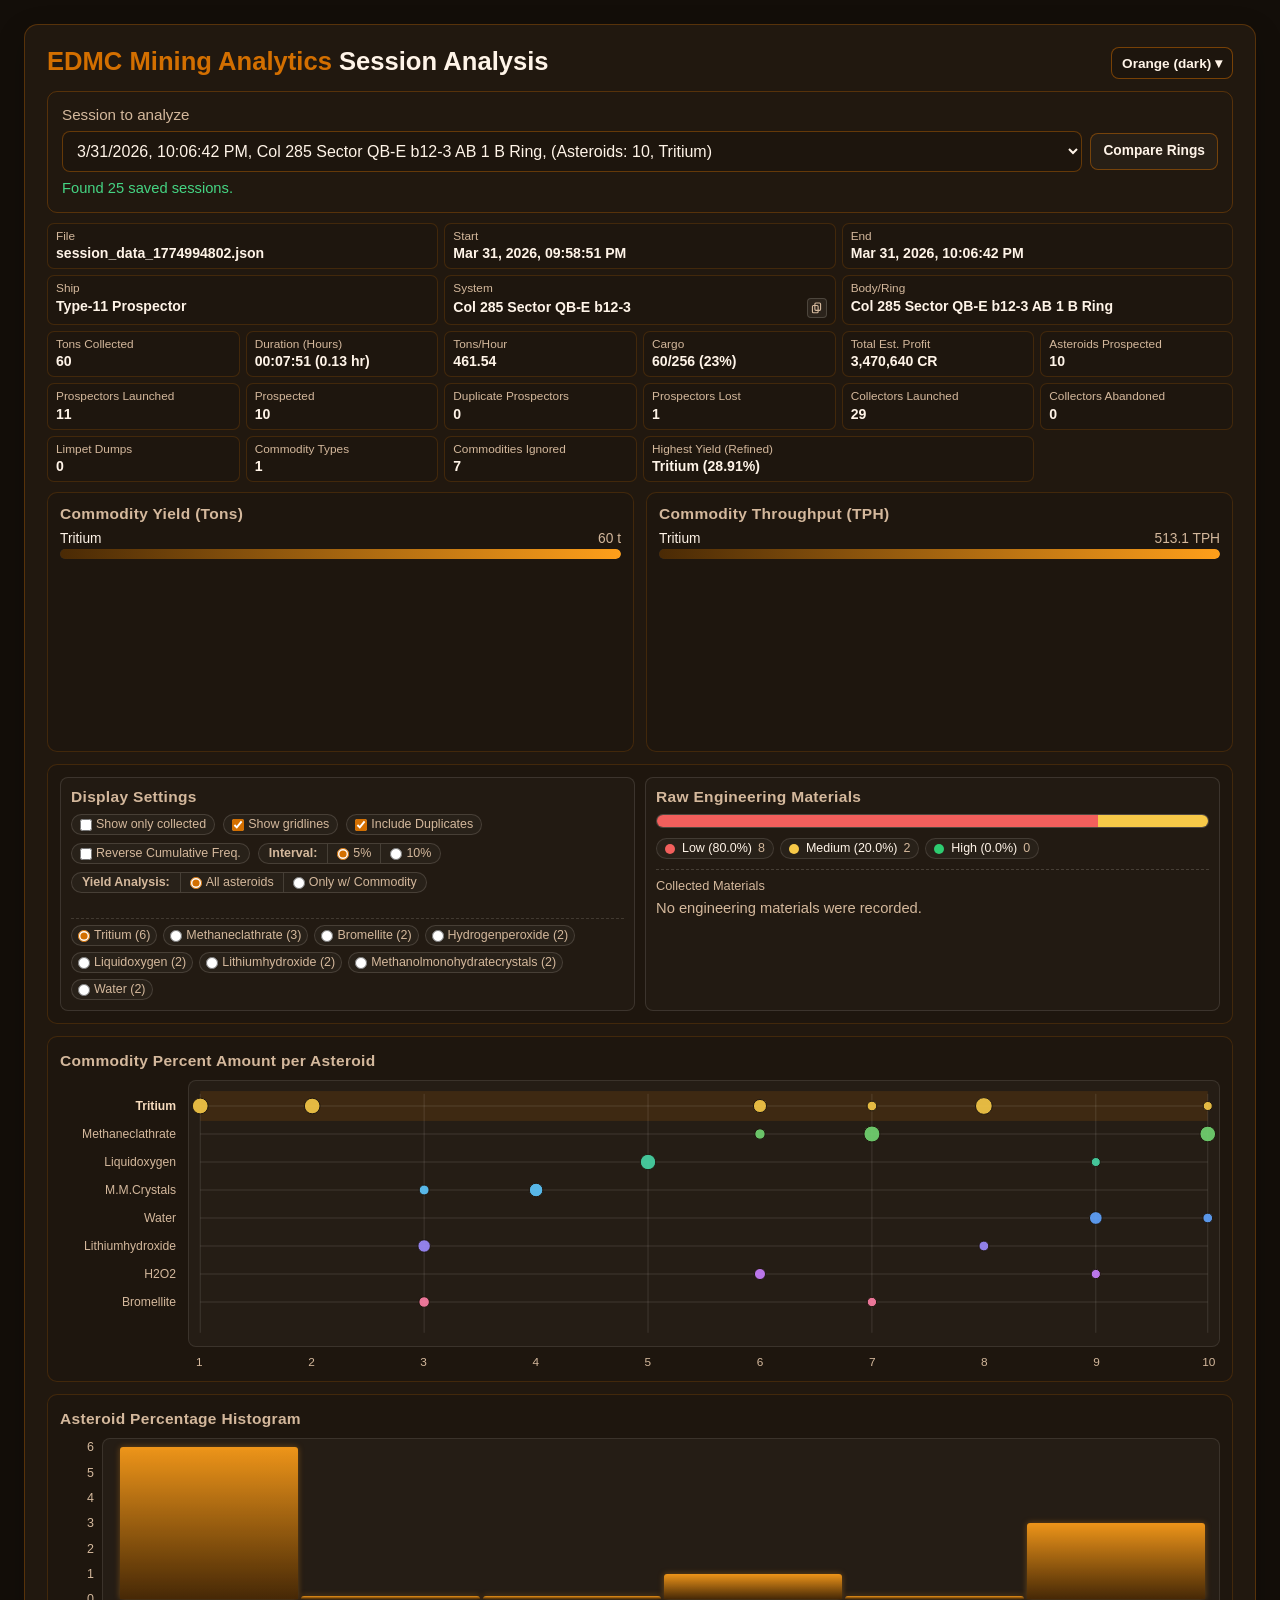
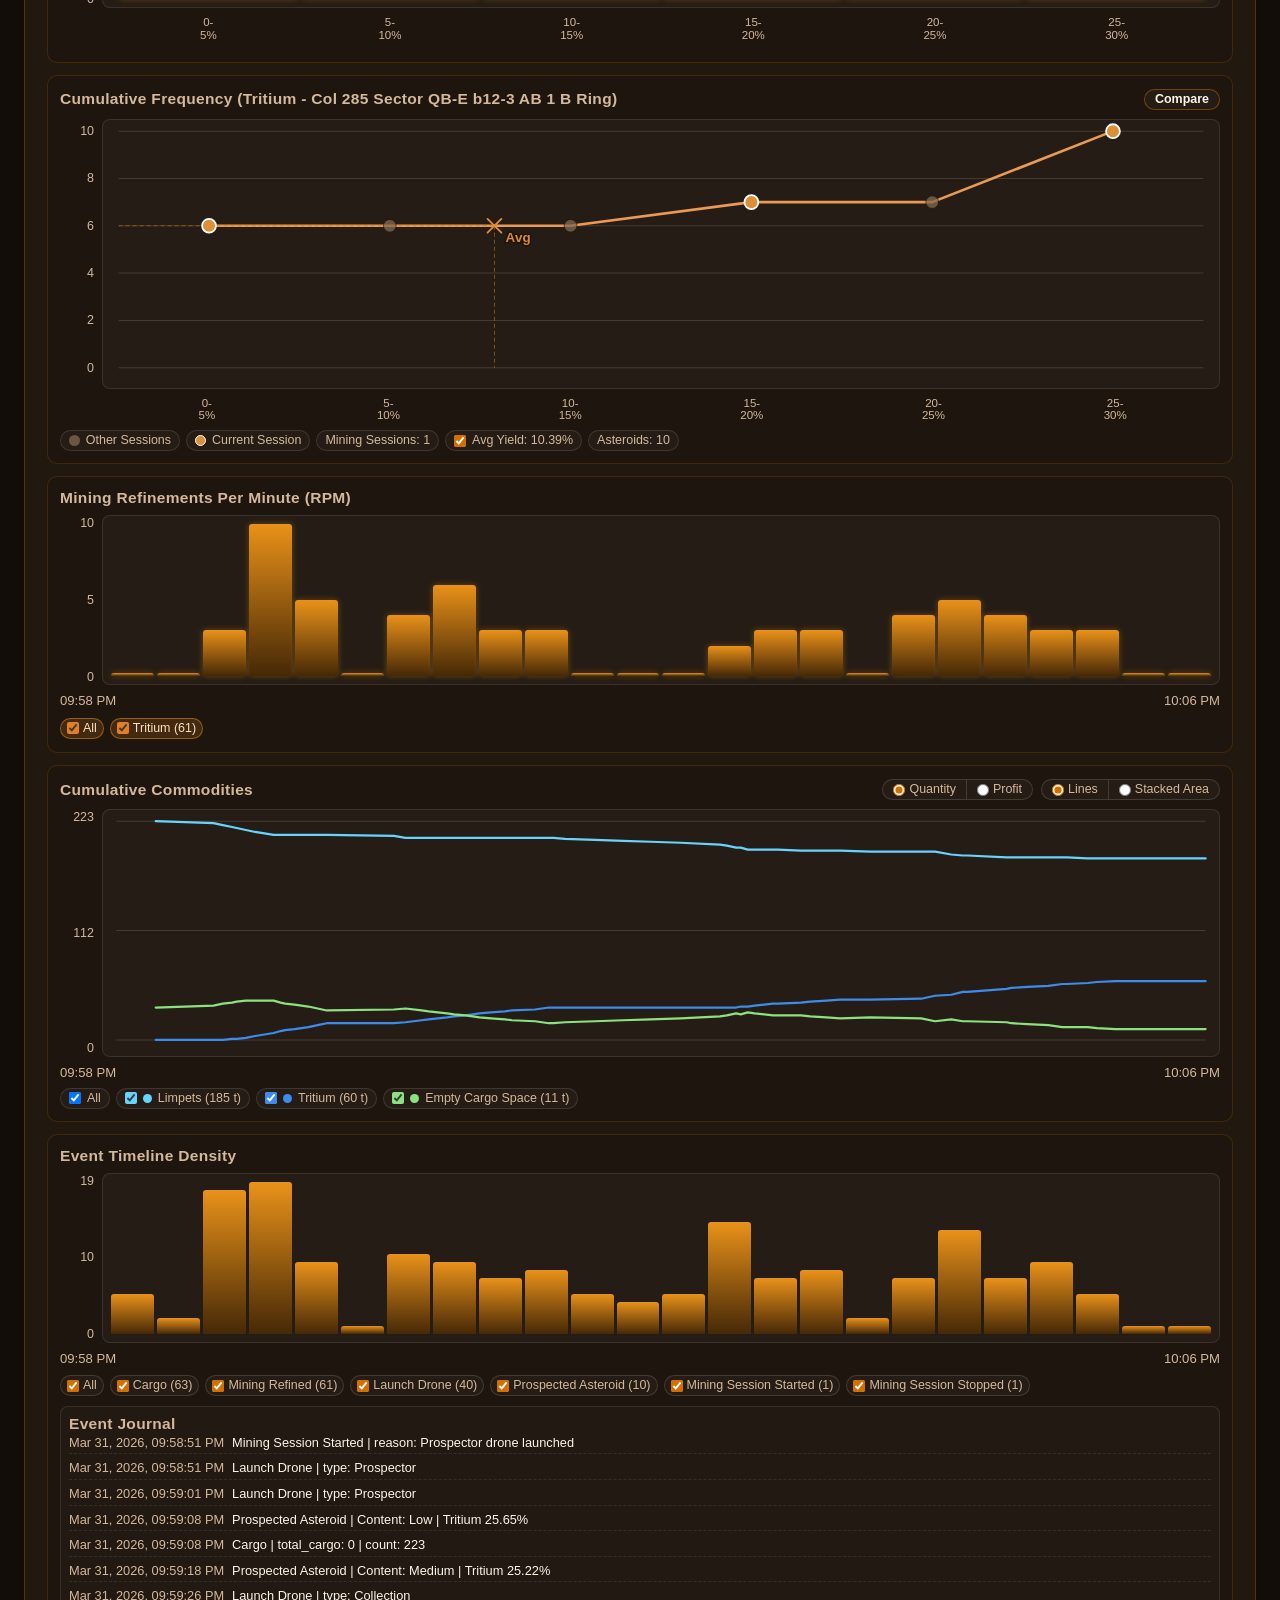
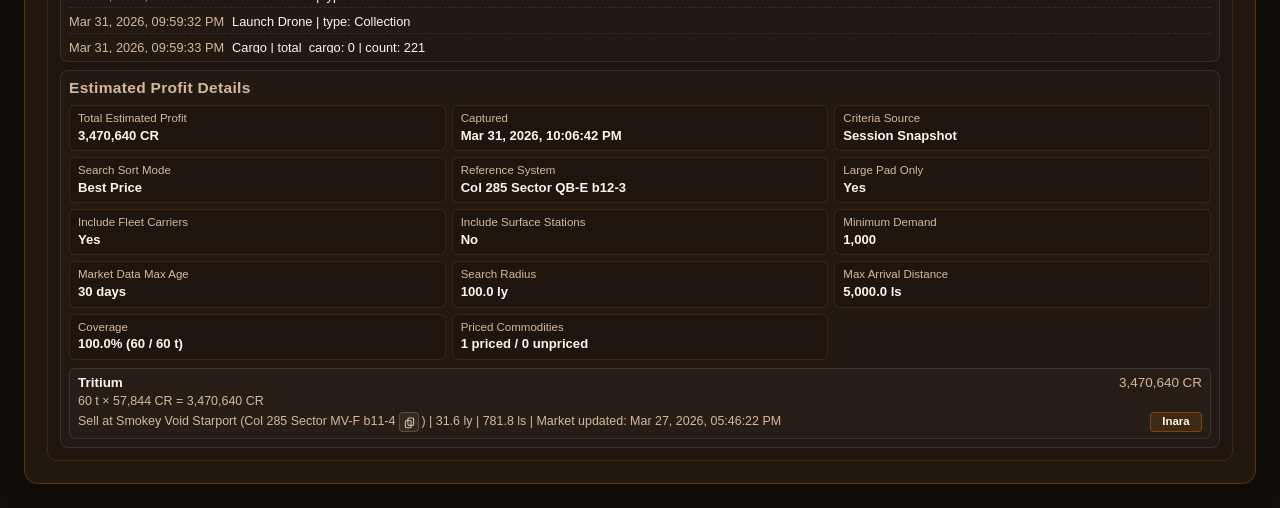
==== commit 4790e6ba: "Refactor mining analytics reports: modularize UI/charts, align histogram+cumulative behavior, and un" ====
--- a/web/index.html
+++ b/web/index.html
@@ -4,1738 +4,7 @@
   <meta charset="utf-8">
   <meta name="viewport" content="width=device-width, initial-scale=1">
   <title>EDMC Mining Analytics Analysis</title>
-  <style>
-    :root {
-      color-scheme: light dark;
-      --bg: #0e1217;
-      --fg: #f3f7fc;
-      --muted: #9aabc0;
-      --accent: #ff8a00;
-      --card: #171d25;
-      --line: color-mix(in srgb, var(--accent) 30%, transparent);
-      --cool-1: #67d4ff;
-      --cool-2: #3b8cec;
-      --cool-3: #4ab6f2;
-      --cool-4: #3d90f0;
-      --cool-text: #cfe8ff;
-      --cool-glow: transparent;
-      --bar-primary-horizontal-start: color-mix(in srgb, var(--accent) 65%, #fff);
-      --bar-primary-horizontal-end: var(--accent);
-      --bar-primary-vertical-start: color-mix(in srgb, var(--accent) 75%, #fff);
-      --bar-primary-vertical-end: var(--accent);
-      --bar-secondary-horizontal-start: var(--cool-3);
-      --bar-secondary-horizontal-end: var(--cool-4);
-      --bar-secondary-vertical-start: var(--cool-1);
-      --bar-secondary-vertical-end: var(--cool-2);
-      --bar-histogram-vertical-start: var(--cool-1);
-      --bar-histogram-vertical-end: var(--cool-4);
-      --ok: #45d483;
-      --warn: #f7c948;
-      --bad: #f25f5c;
-      --prospect-current-dot-fill: color-mix(in srgb, var(--accent) 78%, #ffffff);
-      --prospect-current-dot-ring: #ffffff;
-    }
-
-    @media (prefers-color-scheme: light) {
-      :root {
-        --bg: #edf2f8;
-        --fg: #1f2937;
-        --muted: #4b5563;
-        --accent: #c45a00;
-        --card: #ffffff;
-        --prospect-current-dot-ring: #000000;
-      }
-    }
-
-    :root[data-theme="blue-light"] {
-      --bg: #edf2f8;
-      --fg: #1f2937;
-      --muted: #4b5563;
-      --accent: #3f87d4;
-      --card: #ffffff;
-      --prospect-current-dot-ring: #000000;
-    }
-
-    :root[data-theme="blue-dark"] {
-      --bg: #0b1017;
-      --fg: #f2f7ff;
-      --muted: #97a8bc;
-      --accent: #3f87d4;
-      --card: #131d2a;
-      --prospect-current-dot-ring: #ffffff;
-    }
-
-    :root[data-theme="orange-dark"] {
-      --bg: #130e09;
-      --fg: #fff4e8;
-      --muted: #d4b89c;
-      --accent: #d36f00;
-      --card: #21180f;
-      --prospect-current-dot-ring: #ffffff;
-      --cool-1: #ff9f1a;
-      --cool-2: #e67e22;
-      --cool-3: #8a4b08;
-      --cool-4: #4a2a05;
-      --cool-text: #ffdcb3;
-      --cool-glow: color-mix(in srgb, #ff9f1a 38%, transparent);
-      --bar-primary-horizontal-start: #4a2a05;
-      --bar-primary-horizontal-end: #ff9f1a;
-      --bar-primary-vertical-start: #ff9f1a;
-      --bar-primary-vertical-end: #4a2a05;
-      --bar-secondary-horizontal-start: #4a2a05;
-      --bar-secondary-horizontal-end: #ff9f1a;
-      --bar-secondary-vertical-start: #ff9f1a;
-      --bar-secondary-vertical-end: #4a2a05;
-      --bar-histogram-vertical-start: #ff9f1a;
-      --bar-histogram-vertical-end: #4a2a05;
-    }
-
-    :root[data-theme="green-light"] {
-      --bg: #f4f9f2;
-      --fg: #1a2f17;
-      --muted: #4c6348;
-      --accent: #3c8223;
-      --card: #ffffff;
-      --prospect-current-dot-ring: #000000;
-      --cool-1: #8fd977;
-      --cool-2: #4d9134;
-      --cool-3: #7ab465;
-      --cool-4: #2e631b;
-      --cool-text: #1f4d14;
-      --cool-glow: color-mix(in srgb, #4d9134 35%, transparent);
-    }
-
-    :root[data-theme="green-dark"] {
-      --bg: #1a2a29;
-      --fg: #edf6ef;
-      --muted: #b5c7bc;
-      --accent: #d1d93b;
-      --card: #243836;
-      --prospect-current-dot-ring: #ffffff;
-      --cool-1: #b8e36c;
-      --cool-2: #86c948;
-      --cool-3: #7abf3f;
-      --cool-4: #548a2a;
-      --cool-text: #e6f8c8;
-      --cool-glow: color-mix(in srgb, #86c948 40%, transparent);
-    }
-
-    * {
-      box-sizing: border-box;
-    }
-
-    body {
-      margin: 0;
-      min-height: 100vh;
-      font-family: "Segoe UI", "Helvetica Neue", Helvetica, Arial, sans-serif;
-      background:
-        radial-gradient(1200px 700px at 90% -20%, color-mix(in srgb, var(--accent) 18%, transparent), transparent 60%),
-        var(--bg);
-      color: var(--fg);
-      padding: 24px;
-    }
-
-    .app {
-      width: min(1280px, 100%);
-      margin: 0 auto;
-      background: var(--card);
-      border: 1px solid var(--line);
-      border-radius: 14px;
-      padding: 22px;
-      box-shadow: 0 10px 30px rgba(0, 0, 0, 0.2);
-    }
-
-    .title-row {
-      margin: 0 0 12px;
-      display: flex;
-      justify-content: space-between;
-      align-items: flex-start;
-      gap: 10px;
-    }
-
-    .title {
-      margin: 0;
-      font-size: clamp(1.25rem, 2vw, 1.8rem);
-    }
-
-    .title strong {
-      color: var(--accent);
-    }
-
-    .theme-control {
-      position: relative;
-      flex: 0 0 auto;
-    }
-
-    .theme-toggle {
-      border: 1px solid color-mix(in srgb, var(--accent) 50%, transparent);
-      border-radius: 8px;
-      background: color-mix(in srgb, var(--card) 88%, #000);
-      color: var(--fg);
-      font: inherit;
-      font-size: 0.85rem;
-      font-weight: 600;
-      padding: 7px 10px;
-      cursor: pointer;
-    }
-
-    .theme-toggle:hover {
-      border-color: color-mix(in srgb, var(--accent) 75%, transparent);
-    }
-
-    .theme-menu {
-      position: absolute;
-      top: calc(100% + 6px);
-      right: 0;
-      min-width: 190px;
-      display: none;
-      gap: 4px;
-      border: 1px solid color-mix(in srgb, var(--accent) 30%, transparent);
-      border-radius: 9px;
-      background: color-mix(in srgb, var(--card) 95%, #000);
-      padding: 6px;
-      z-index: 40;
-      box-shadow: 0 12px 30px rgba(0, 0, 0, 0.35);
-    }
-
-    .theme-menu.theme-menu--open {
-      display: grid;
-    }
-
-    .theme-option {
-      width: 100%;
-      border: 1px solid transparent;
-      border-radius: 7px;
-      background: transparent;
-      color: var(--fg);
-      font: inherit;
-      font-size: 0.82rem;
-      text-align: left;
-      display: flex;
-      align-items: center;
-      gap: 8px;
-      padding: 6px 8px;
-      cursor: pointer;
-    }
-
-    .theme-option:hover {
-      background: color-mix(in srgb, var(--fg) 6%, transparent);
-      border-color: color-mix(in srgb, var(--fg) 16%, transparent);
-    }
-
-    .theme-option.theme-option--active {
-      border-color: color-mix(in srgb, var(--accent) 65%, transparent);
-      background: color-mix(in srgb, var(--accent) 16%, transparent);
-    }
-
-    .theme-swatch {
-      width: 14px;
-      height: 14px;
-      border-radius: 999px;
-      border: 1px solid color-mix(in srgb, var(--fg) 25%, transparent);
-      flex: 0 0 auto;
-      background: linear-gradient(135deg, var(--swatch-bg, #111), var(--swatch-accent, #999));
-    }
-
-    .session-toolbar {
-      display: grid;
-      gap: 8px;
-      margin-bottom: 10px;
-      padding: 14px;
-      border: 1px solid var(--line);
-      border-radius: 10px;
-    }
-
-    .session-toolbar label {
-      color: var(--muted);
-      font-size: 0.95rem;
-    }
-
-    .session-toolbar select {
-      width: 100%;
-      padding: 10px;
-      border-radius: 8px;
-      border: 1px solid color-mix(in srgb, var(--accent) 40%, transparent);
-      background: color-mix(in srgb, var(--card) 88%, #000);
-      color: var(--fg);
-      font: inherit;
-    }
-
-    .session-toolbar-input-row {
-      display: flex;
-      align-items: center;
-      gap: 8px;
-      flex-wrap: nowrap;
-      width: 100%;
-    }
-
-    .session-toolbar-select {
-      flex: 1 1 auto;
-      min-width: 0;
-      max-width: none;
-      overflow-y: auto;
-      scrollbar-width: thin;
-      scrollbar-color: color-mix(in srgb, var(--accent) 55%, transparent) color-mix(in srgb, var(--fg) 6%, transparent);
-    }
-
-    .session-toolbar-select::-webkit-scrollbar {
-      width: 10px;
-    }
-
-    .session-toolbar-select::-webkit-scrollbar-track {
-      background: color-mix(in srgb, var(--fg) 6%, transparent);
-      border-radius: 999px;
-    }
-
-    .session-toolbar-select::-webkit-scrollbar-thumb {
-      background: color-mix(in srgb, var(--accent) 58%, transparent);
-      border-radius: 999px;
-      border: 2px solid color-mix(in srgb, var(--fg) 6%, transparent);
-    }
-
-    .session-toolbar-compare-button {
-      border: 1px solid color-mix(in srgb, var(--accent) 46%, transparent);
-      border-radius: 8px;
-      background: color-mix(in srgb, var(--fg) 3%, transparent);
-      color: var(--fg);
-      font: inherit;
-      font-size: 0.86rem;
-      line-height: 1.2;
-      font-weight: 600;
-      padding: 9px 12px;
-      cursor: pointer;
-      white-space: nowrap;
-      margin-left: auto;
-      flex: 0 0 auto;
-    }
-
-    .session-toolbar-compare-button:hover {
-      border-color: color-mix(in srgb, var(--accent) 78%, transparent);
-      background: color-mix(in srgb, var(--accent) 12%, transparent);
-    }
-
-    .status {
-      min-height: 1.2em;
-      color: var(--muted);
-      margin: 0;
-      font-size: 0.92rem;
-    }
-
-    #analysis-status {
-      min-height: 0;
-      margin-bottom: 4px;
-    }
-
-    #analysis-status:empty {
-      display: none;
-      margin-bottom: 0;
-    }
-
-    .status.ok {
-      color: var(--ok);
-    }
-
-    .status.warn {
-      color: var(--warn);
-    }
-
-    .status.bad {
-      color: var(--bad);
-    }
-
-    .metrics {
-      display: grid;
-      grid-template-columns: repeat(12, minmax(0, 1fr));
-      gap: 6px;
-      margin-top: 2px;
-      margin-bottom: 10px;
-    }
-
-    .metric {
-      grid-column: span 4;
-      border: 1px solid color-mix(in srgb, var(--accent) 20%, transparent);
-      border-radius: 7px;
-      padding: 6px 8px;
-      background: color-mix(in srgb, var(--card) 92%, #000);
-      min-width: 0;
-    }
-
-    .metric--s {
-      grid-column: span 2;
-    }
-
-    .metric--m {
-      grid-column: span 3;
-    }
-
-    .metric--l {
-      grid-column: span 4;
-    }
-
-    .metric--xl {
-      grid-column: span 6;
-    }
-
-    .metric .label {
-      color: var(--muted);
-      font-size: 0.74rem;
-      margin-bottom: 2px;
-      line-height: 1.15;
-    }
-
-    .metric .value {
-      font-size: 0.88rem;
-      font-weight: 600;
-      line-height: 1.2;
-      white-space: nowrap;
-      overflow: hidden;
-      text-overflow: ellipsis;
-    }
-
-    .metric .value.value--copyable {
-      display: flex;
-      align-items: center;
-      justify-content: space-between;
-      gap: 6px;
-      overflow: visible;
-      text-overflow: initial;
-    }
-
-    .metric-value-text {
-      min-width: 0;
-      overflow: hidden;
-      text-overflow: ellipsis;
-      white-space: nowrap;
-      flex: 1 1 auto;
-    }
-
-    .metric-copy-btn {
-      width: 20px;
-      height: 20px;
-      border-radius: 4px;
-      border: 1px solid color-mix(in srgb, var(--fg) 16%, transparent);
-      background: color-mix(in srgb, var(--fg) 6%, transparent);
-      color: var(--muted);
-      display: inline-flex;
-      align-items: center;
-      justify-content: center;
-      padding: 0;
-      margin: 0;
-      cursor: pointer;
-      flex: 0 0 auto;
-      position: relative;
-    }
-
-    .metric-copy-btn:hover {
-      color: var(--fg);
-      border-color: color-mix(in srgb, var(--accent) 45%, transparent);
-      background: color-mix(in srgb, var(--accent) 12%, transparent);
-    }
-
-    .metric-copy-btn::after {
-      content: attr(data-tooltip);
-      position: absolute;
-      left: calc(100% + 8px);
-      top: 50%;
-      transform: translateY(-50%) translateX(-2px);
-      padding: 6px 10px;
-      border-radius: 2px;
-      border: 1px solid color-mix(in srgb, var(--fg) 18%, transparent);
-      background: color-mix(in srgb, #0a0a0a 94%, #000);
-      color: color-mix(in srgb, var(--cool-1) 90%, #9cc9ff);
-      font-size: 0.85rem;
-      line-height: 1.1;
-      white-space: nowrap;
-      box-shadow: 0 4px 12px color-mix(in srgb, #000 55%, transparent);
-      opacity: 0;
-      pointer-events: none;
-      transition: opacity 120ms ease, transform 120ms ease;
-      z-index: 6;
-    }
-
-    .metric-copy-btn.metric-copy-btn--copied::after {
-      opacity: 1;
-      transform: translateY(-50%) translateX(0);
-    }
-
-    .metric-copy-btn svg {
-      width: 13px;
-      height: 13px;
-      display: block;
-      fill: none;
-      stroke: currentColor;
-      stroke-width: 1.4;
-      stroke-linejoin: round;
-    }
-
-    .charts {
-      display: grid;
-      grid-template-columns: repeat(2, minmax(0, 1fr));
-      gap: 12px;
-    }
-
-    .chart-card {
-      border: 1px solid color-mix(in srgb, var(--accent) 20%, transparent);
-      border-radius: 10px;
-      padding: 12px;
-      background: color-mix(in srgb, var(--card) 92%, #000);
-      min-height: 260px;
-      display: grid;
-      grid-template-rows: auto 1fr;
-      gap: 8px;
-    }
-
-    .chart-card--stack {
-      grid-template-columns: minmax(260px, 340px) minmax(0, 1fr);
-      grid-template-rows: 1fr;
-      gap: 10px;
-      align-items: stretch;
-    }
-
-    .chart-card--stack .chart-pane {
-      min-height: 0;
-    }
-
-    .chart-pane {
-      border: 1px solid color-mix(in srgb, var(--fg) 12%, transparent);
-      border-radius: 8px;
-      padding: 10px;
-      background: color-mix(in srgb, var(--fg) 2%, transparent);
-      display: grid;
-      grid-template-rows: auto 1fr;
-      gap: 8px;
-      min-height: 0;
-    }
-
-    .chart-pane .panel-header-controls {
-      justify-content: flex-start;
-      width: 100%;
-    }
-
-    .chart-card--full {
-      grid-column: 1 / -1;
-    }
-
-    .chart-card h2 {
-      margin: 0;
-      font-size: 0.97rem;
-      color: var(--muted);
-      font-weight: 600;
-      letter-spacing: 0.02em;
-    }
-
-    .event-filters {
-      display: flex;
-      flex-wrap: wrap;
-      gap: 6px;
-      align-items: center;
-      min-height: 24px;
-    }
-
-    .event-filter-item {
-      display: inline-flex;
-      align-items: center;
-      gap: 4px;
-      padding: 2px 6px;
-      border-radius: 999px;
-      border: 1px solid color-mix(in srgb, var(--fg) 14%, transparent);
-      background: color-mix(in srgb, var(--fg) 3%, transparent);
-      color: var(--muted);
-      font-size: 0.78rem;
-      line-height: 1.2;
-      user-select: none;
-    }
-
-    .event-filter-item input {
-      margin: 0;
-      width: 12px;
-      height: 12px;
-      accent-color: var(--accent);
-    }
-
-    #refinement-filters .event-filter-item {
-      border-color: color-mix(in srgb, var(--cool-1) 45%, transparent);
-      background: color-mix(in srgb, var(--cool-2) 18%, transparent);
-      color: color-mix(in srgb, var(--cool-text) 90%, #fff);
-    }
-
-    #refinement-filters .event-filter-item input {
-      accent-color: var(--cool-2);
-    }
-
-    .event-journal-wrap {
-      border: 1px solid color-mix(in srgb, var(--fg) 10%, transparent);
-      border-radius: 8px;
-      background: color-mix(in srgb, var(--fg) 2%, transparent);
-      padding: 8px;
-    }
-
-    .event-journal {
-      list-style: none;
-      margin: 0;
-      padding: 0;
-      max-height: 220px;
-      overflow: auto;
-      display: grid;
-      gap: 4px;
-    }
-
-    .event-journal-item {
-      display: grid;
-      grid-template-columns: auto 1fr;
-      gap: 8px;
-      align-items: baseline;
-      font-size: 0.8rem;
-      line-height: 1.3;
-      padding: 2px 0;
-      border-bottom: 1px dashed color-mix(in srgb, var(--fg) 9%, transparent);
-    }
-
-    .event-journal-item:last-child {
-      border-bottom: none;
-    }
-
-    .event-journal-item.event-journal-item--active {
-      background: color-mix(in srgb, var(--accent) 18%, transparent);
-      border-radius: 6px;
-      border-bottom-color: transparent;
-      padding-left: 4px;
-      padding-right: 4px;
-    }
-
-    .event-journal-time {
-      color: var(--muted);
-      font-variant-numeric: tabular-nums;
-      white-space: nowrap;
-    }
-
-    .event-journal-text {
-      min-width: 0;
-      overflow-wrap: anywhere;
-    }
-
-    .estimated-profit-wrap {
-      border: 1px solid color-mix(in srgb, var(--fg) 10%, transparent);
-      border-radius: 8px;
-      background: color-mix(in srgb, var(--fg) 2%, transparent);
-      padding: 8px;
-      display: grid;
-      gap: 8px;
-    }
-
-    .estimated-profit-details {
-      display: grid;
-      gap: 8px;
-    }
-
-    .estimated-profit-settings {
-      display: grid;
-      grid-template-columns: repeat(2, minmax(0, 1fr));
-      gap: 6px;
-    }
-
-    .estimated-profit-setting {
-      border: 1px solid color-mix(in srgb, var(--accent) 18%, transparent);
-      border-radius: 6px;
-      background: color-mix(in srgb, var(--card) 92%, #000);
-      padding: 6px 8px;
-      min-width: 0;
-    }
-
-    .estimated-profit-setting-label {
-      color: var(--muted);
-      font-size: 0.72rem;
-      line-height: 1.2;
-      margin-bottom: 2px;
-    }
-
-    .estimated-profit-setting-value {
-      font-size: 0.82rem;
-      font-weight: 600;
-      line-height: 1.25;
-      overflow-wrap: anywhere;
-    }
-
-    .estimated-profit-list {
-      list-style: none;
-      margin: 0;
-      padding: 0;
-      display: grid;
-      gap: 6px;
-      max-height: 260px;
-      overflow: auto;
-    }
-
-    .estimated-profit-item {
-      border: 1px solid color-mix(in srgb, var(--fg) 10%, transparent);
-      border-radius: 6px;
-      background: color-mix(in srgb, var(--fg) 2%, transparent);
-      padding: 6px 8px;
-      display: grid;
-      gap: 3px;
-    }
-
-    .estimated-profit-item-header {
-      display: flex;
-      justify-content: space-between;
-      align-items: baseline;
-      gap: 8px;
-      font-size: 0.84rem;
-    }
-
-    .estimated-profit-item-name {
-      font-weight: 600;
-      min-width: 0;
-      overflow-wrap: anywhere;
-    }
-
-    .estimated-profit-item-value {
-      color: var(--muted);
-      font-variant-numeric: tabular-nums;
-      white-space: nowrap;
-    }
-
-    .estimated-profit-item-meta {
-      font-size: 0.78rem;
-      color: var(--muted);
-      line-height: 1.3;
-      overflow-wrap: anywhere;
-    }
-
-    .estimated-profit-inline-copy-btn {
-      margin-left: 4px;
-      margin-right: 2px;
-      vertical-align: middle;
-    }
-
-    .estimated-profit-item-last-row {
-      display: flex;
-      align-items: flex-start;
-      justify-content: space-between;
-      gap: 8px;
-      min-width: 0;
-    }
-
-    .estimated-profit-item-last-row .estimated-profit-item-meta {
-      flex: 1 1 auto;
-      min-width: 0;
-      overflow-wrap: anywhere;
-    }
-
-    .estimated-profit-inara-link {
-      display: inline-flex;
-      align-items: center;
-      justify-content: center;
-      min-width: 52px;
-      height: 20px;
-      padding: 0 8px;
-      border-radius: 4px;
-      border: 1px solid color-mix(in srgb, var(--accent) 40%, transparent);
-      background: color-mix(in srgb, var(--accent) 14%, transparent);
-      color: color-mix(in srgb, var(--fg) 90%, #fff);
-      font-size: 0.72rem;
-      font-weight: 600;
-      line-height: 1;
-      text-decoration: none;
-      cursor: pointer;
-      flex: 0 0 auto;
-    }
-
-    .estimated-profit-inara-link:hover {
-      border-color: color-mix(in srgb, var(--accent) 72%, transparent);
-      background: color-mix(in srgb, var(--accent) 24%, transparent);
-    }
-
-    .estimated-profit-inara-link.estimated-profit-inara-link--disabled {
-      border-color: color-mix(in srgb, var(--fg) 14%, transparent);
-      background: color-mix(in srgb, var(--fg) 7%, transparent);
-      color: var(--muted);
-      cursor: not-allowed;
-      pointer-events: none;
-    }
-
-    @media (max-width: 700px) {
-      .estimated-profit-settings {
-        grid-template-columns: 1fr;
-      }
-    }
-
-    .chart-body {
-      min-height: 0;
-    }
-
-    .chart-empty {
-      color: var(--muted);
-      font-size: 0.92rem;
-      margin: 0;
-    }
-
-    .bar-list {
-      display: grid;
-      gap: 7px;
-    }
-
-    .bar-row {
-      display: grid;
-      gap: 3px;
-    }
-
-    .bar-meta {
-      display: flex;
-      justify-content: space-between;
-      align-items: baseline;
-      gap: 8px;
-      font-size: 0.86rem;
-    }
-
-    .bar-label {
-      overflow: hidden;
-      text-overflow: ellipsis;
-      white-space: nowrap;
-    }
-
-    .bar-value {
-      color: var(--muted);
-      font-variant-numeric: tabular-nums;
-      white-space: nowrap;
-    }
-
-    .bar-track {
-      height: 10px;
-      border-radius: 999px;
-      background: color-mix(in srgb, var(--fg) 10%, transparent);
-      overflow: hidden;
-    }
-
-    .bar-fill {
-      height: 100%;
-      border-radius: 999px;
-      background: linear-gradient(90deg, var(--bar-primary-horizontal-start), var(--bar-primary-horizontal-end));
-    }
-
-    .bar-fill.cool {
-      background: linear-gradient(90deg, var(--bar-secondary-horizontal-start), var(--bar-secondary-horizontal-end));
-      box-shadow: 0 0 8px var(--cool-glow);
-    }
-
-    .mix-layout {
-      display: grid;
-      grid-template-rows: auto auto auto;
-      gap: 10px;
-      align-content: start;
-      height: 100%;
-    }
-
-    .mix-bar {
-      height: 14px;
-      display: flex;
-      border-radius: 999px;
-      overflow: hidden;
-      border: 1px solid color-mix(in srgb, var(--fg) 12%, transparent);
-      background: color-mix(in srgb, var(--fg) 10%, transparent);
-    }
-
-    .mix-segment {
-      height: 100%;
-      min-width: 2px;
-    }
-
-    .mix-legend {
-      display: flex;
-      flex-wrap: wrap;
-      gap: 6px;
-      align-items: center;
-    }
-
-    .mix-item {
-      display: inline-flex;
-      align-items: center;
-      gap: 6px;
-      padding: 2px 8px;
-      border-radius: 999px;
-      border: 1px solid color-mix(in srgb, var(--fg) 12%, transparent);
-      background: color-mix(in srgb, var(--fg) 3%, transparent);
-      font-size: 0.78rem;
-      line-height: 1.2;
-    }
-
-    .mix-item .left {
-      display: inline-flex;
-      align-items: center;
-      gap: 7px;
-      min-width: 0;
-    }
-
-    .mix-dot {
-      width: 10px;
-      height: 10px;
-      border-radius: 50%;
-      flex: 0 0 auto;
-    }
-
-    .mix-count {
-      color: var(--muted);
-      font-variant-numeric: tabular-nums;
-      white-space: nowrap;
-    }
-
-    .mix-mats {
-      border-top: 1px dashed color-mix(in srgb, var(--fg) 16%, transparent);
-      padding-top: 8px;
-      display: grid;
-      gap: 6px;
-      align-content: start;
-    }
-
-    .mix-mats-title {
-      color: var(--muted);
-      font-size: 0.8rem;
-      line-height: 1.2;
-      margin: 0;
-    }
-
-    .mix-mats-list {
-      display: flex;
-      flex-wrap: wrap;
-      gap: 6px;
-      align-items: center;
-    }
-
-    .mix-mat {
-      display: inline-flex;
-      align-items: baseline;
-      gap: 5px;
-      padding: 2px 8px;
-      border-radius: 999px;
-      border: 1px solid color-mix(in srgb, var(--fg) 12%, transparent);
-      background: color-mix(in srgb, var(--fg) 3%, transparent);
-      color: var(--fg);
-      font-size: 0.78rem;
-      line-height: 1.2;
-      white-space: nowrap;
-    }
-
-    .mix-mat-qty {
-      color: var(--muted);
-      font-variant-numeric: tabular-nums;
-    }
-
-    .timeline {
-      height: 100%;
-      display: grid;
-      grid-template-rows: 1fr auto;
-      gap: 8px;
-    }
-
-    .timeline-plot {
-      min-height: 170px;
-      display: grid;
-      grid-template-columns: auto 1fr;
-      gap: 8px;
-      align-items: stretch;
-    }
-
-    .timeline-y-axis {
-      width: 34px;
-      display: flex;
-      flex-direction: column;
-      justify-content: space-between;
-      align-items: flex-end;
-      color: var(--muted);
-      font-size: 0.78rem;
-      font-variant-numeric: tabular-nums;
-      line-height: 1;
-      padding: 2px 0;
-      user-select: none;
-    }
-
-    .timeline-bars {
-      min-height: 170px;
-      display: grid;
-      grid-auto-flow: column;
-      grid-auto-columns: 1fr;
-      align-items: end;
-      gap: 3px;
-      border: 1px solid color-mix(in srgb, var(--fg) 10%, transparent);
-      border-radius: 8px;
-      padding: 8px;
-      background: color-mix(in srgb, var(--fg) 3%, transparent);
-    }
-
-    .timeline-bar {
-      width: 100%;
-      border-radius: 3px 3px 0 0;
-      min-height: 2px;
-      background: linear-gradient(180deg, var(--bar-primary-vertical-start), var(--bar-primary-vertical-end));
-      opacity: 0.9;
-    }
-
-    .timeline-bar.cool {
-      background: linear-gradient(180deg, var(--bar-secondary-vertical-start), var(--bar-secondary-vertical-end));
-      box-shadow: 0 0 6px var(--cool-glow);
-    }
-
-    .timeline-bar.timeline-bar--linked {
-      outline: 2px solid color-mix(in srgb, var(--fg) 75%, var(--accent));
-      outline-offset: 1px;
-      opacity: 1;
-    }
-
-    .timeline-axis {
-      display: flex;
-      justify-content: space-between;
-      gap: 8px;
-      color: var(--muted);
-      font-size: 0.82rem;
-      font-variant-numeric: tabular-nums;
-    }
-
-    .panel-header-row {
-      display: flex;
-      align-items: center;
-      justify-content: space-between;
-      gap: 8px;
-      min-height: 1.45rem;
-    }
-
-    .panel-header-controls {
-      display: flex;
-      justify-content: flex-end;
-      align-items: center;
-      gap: 8px;
-      flex-wrap: wrap;
-    }
-
-    .panel-action-button {
-      border: 1px solid color-mix(in srgb, var(--accent) 46%, transparent);
-      border-radius: 999px;
-      background: color-mix(in srgb, var(--fg) 3%, transparent);
-      color: var(--fg);
-      font: inherit;
-      font-size: 0.78rem;
-      line-height: 1.2;
-      font-weight: 600;
-      padding: 2px 10px;
-      cursor: pointer;
-    }
-
-    .panel-action-button:hover {
-      border-color: color-mix(in srgb, var(--accent) 78%, transparent);
-      background: color-mix(in srgb, var(--accent) 12%, transparent);
-    }
-
-    .cumulative-layout {
-      height: 100%;
-      display: grid;
-      grid-template-rows: 1fr auto auto;
-      gap: 8px;
-    }
-
-    .cumulative-render-mode {
-      display: inline-flex;
-      align-items: center;
-      gap: 4px;
-      padding: 2px 8px;
-      border-radius: 999px;
-      border: 1px solid color-mix(in srgb, var(--fg) 14%, transparent);
-      background: color-mix(in srgb, var(--fg) 3%, transparent);
-      color: var(--muted);
-      font-size: 0.78rem;
-      line-height: 1.2;
-      user-select: none;
-    }
-
-    .cumulative-render-mode-group {
-      display: inline-flex;
-      align-items: center;
-      gap: 0;
-      border: 1px solid color-mix(in srgb, var(--fg) 14%, transparent);
-      border-radius: 999px;
-      background: color-mix(in srgb, var(--fg) 3%, transparent);
-      overflow: hidden;
-    }
-
-    .cumulative-render-mode-group .cumulative-render-mode {
-      border: 0;
-      border-right: 1px solid color-mix(in srgb, var(--fg) 14%, transparent);
-      border-radius: 0;
-      background: transparent;
-      padding: 2px 10px;
-      margin: 0;
-    }
-
-    .cumulative-render-mode-group .cumulative-render-mode:last-child {
-      border-right: 0;
-    }
-
-    .cumulative-render-mode input {
-      margin: 0;
-      width: 12px;
-      height: 12px;
-      accent-color: var(--accent);
-    }
-
-    .cumulative-plot {
-      min-height: 190px;
-      display: grid;
-      grid-template-columns: auto 1fr;
-      gap: 8px;
-      align-items: stretch;
-    }
-
-    .cumulative-surface {
-      border: 1px solid color-mix(in srgb, var(--fg) 10%, transparent);
-      border-radius: 8px;
-      background: color-mix(in srgb, var(--fg) 3%, transparent);
-      overflow: hidden;
-    }
-
-    .cumulative-svg {
-      width: 100%;
-      height: 100%;
-      display: block;
-    }
-
-    .cumulative-grid-line {
-      stroke: color-mix(in srgb, var(--fg) 14%, transparent);
-      stroke-width: 1;
-      vector-effect: non-scaling-stroke;
-    }
-
-    .cumulative-line {
-      fill: none;
-      stroke-width: 2.2;
-      vector-effect: non-scaling-stroke;
-      stroke-linecap: round;
-      stroke-linejoin: round;
-    }
-
-    .cumulative-point {
-      cursor: pointer;
-      opacity: 0;
-      transition: opacity 0.08s ease-out;
-    }
-
-    .cumulative-point:hover {
-      opacity: 1;
-    }
-
-    .cumulative-legend {
-      display: flex;
-      flex-wrap: wrap;
-      gap: 6px;
-      align-items: center;
-    }
-
-    .cumulative-legend-item {
-      display: inline-flex;
-      align-items: center;
-      gap: 6px;
-      padding: 2px 8px;
-      border-radius: 999px;
-      border: 1px solid color-mix(in srgb, var(--fg) 12%, transparent);
-      background: color-mix(in srgb, var(--fg) 3%, transparent);
-      color: var(--muted);
-      font-size: 0.78rem;
-      line-height: 1.2;
-    }
-
-    .cumulative-legend-item input {
-      margin: 0;
-      width: 12px;
-      height: 12px;
-    }
-
-    .cumulative-legend-item.cumulative-legend-item--off {
-      opacity: 0.55;
-    }
-
-    .cumulative-legend-swatch {
-      width: 9px;
-      height: 9px;
-      border-radius: 999px;
-      flex: 0 0 auto;
-    }
-
-    .histogram-layout {
-      --histogram-side-pad-left: 17px;
-      --histogram-side-pad-right: 14px;
-      height: 100%;
-      display: grid;
-      grid-template-rows: 1fr auto auto;
-      gap: 8px;
-    }
-
-    .histogram-plot {
-      --histogram-bars-v-padding: 8px;
-      --histogram-bars-border: 1px;
-      min-height: 170px;
-      display: grid;
-      grid-template-columns: auto auto 1fr;
-      gap: 2px;
-      align-items: stretch;
-    }
-
-    .histogram-bars {
-      min-height: 170px;
-      display: grid;
-      grid-template-columns: repeat(10, minmax(0, 1fr));
-      align-items: end;
-      gap: 3px;
-      border: var(--histogram-bars-border) solid color-mix(in srgb, var(--fg) 10%, transparent);
-      border-radius: 8px;
-      padding: var(--histogram-bars-v-padding) var(--histogram-side-pad-right) var(--histogram-bars-v-padding) var(--histogram-side-pad-left);
-      background: color-mix(in srgb, var(--fg) 3%, transparent);
-    }
-
-    .histogram-bar {
-      width: 100%;
-      border-radius: 3px 3px 0 0;
-      min-height: 2px;
-      background: linear-gradient(180deg, var(--bar-histogram-vertical-start), var(--bar-histogram-vertical-end));
-      box-shadow: 0 0 6px var(--cool-glow);
-      opacity: 0.92;
-    }
-
-    .histogram-bar.histogram-bar--linked {
-      outline: 2px solid color-mix(in srgb, var(--fg) 76%, var(--accent));
-      outline-offset: 1px;
-      opacity: 1;
-    }
-
-    .histogram-bin-labels {
-      display: grid;
-      gap: 3px;
-      padding: 0 var(--histogram-side-pad-right, 0px) 0 var(--histogram-side-pad-left, 0px);
-      color: var(--muted);
-      font-size: 0.72rem;
-      font-variant-numeric: tabular-nums;
-      line-height: 1.1;
-    }
-
-    .histogram-label-row {
-      display: grid;
-      grid-template-columns: auto 1fr;
-      gap: 2px;
-      align-items: start;
-    }
-
-    .histogram-label-spacer {
-      visibility: hidden;
-      pointer-events: none;
-      width: 36px;
-    }
-
-    .histogram-bin-label {
-      text-align: center;
-      white-space: pre-line;
-      overflow: visible;
-      text-overflow: unset;
-      overflow-wrap: anywhere;
-      word-break: break-word;
-      min-height: 2.1em;
-    }
-
-    .histogram-y-axis-label {
-      width: 8px;
-      display: flex;
-      align-items: center;
-      justify-content: center;
-      color: var(--muted);
-      font-size: 0.68rem;
-      line-height: 1;
-      text-align: center;
-      white-space: nowrap;
-      writing-mode: vertical-rl;
-      text-orientation: mixed;
-      transform: rotate(180deg);
-      user-select: none;
-    }
-
-    .histogram-y-axis {
-      width: 26px;
-      min-height: 170px;
-      position: relative;
-      color: var(--muted);
-      font-size: 0.78rem;
-      font-variant-numeric: tabular-nums;
-      line-height: 1;
-      user-select: none;
-    }
-
-    .histogram-y-axis-ticks {
-      position: absolute;
-      top: calc(var(--histogram-bars-v-padding) + var(--histogram-bars-border));
-      bottom: calc(var(--histogram-bars-v-padding) + var(--histogram-bars-border));
-      left: 0;
-      right: 0;
-    }
-
-    .histogram-y-axis-tick {
-      position: absolute;
-      right: 0;
-      white-space: nowrap;
-      pointer-events: none;
-    }
-
-    .material-percent-layout {
-      height: 100%;
-      display: grid;
-      grid-template-rows: 1fr auto;
-      gap: 8px;
-    }
-
-    .material-percent-plot {
-      min-height: 220px;
-      display: grid;
-      grid-template-columns: auto 1fr;
-      gap: 8px;
-      align-items: stretch;
-    }
-
-    .material-percent-y-axis {
-      width: 120px;
-      display: grid;
-      align-content: stretch;
-      justify-items: end;
-      color: var(--muted);
-      font-size: 0.76rem;
-      line-height: 1;
-      padding: 0;
-      user-select: none;
-    }
-
-    .material-percent-y-label {
-      display: flex;
-      align-items: center;
-      justify-content: flex-end;
-      text-align: right;
-      padding-right: 4px;
-      overflow: hidden;
-      text-overflow: ellipsis;
-      white-space: nowrap;
-      min-width: 0;
-      width: 100%;
-      height: 100%;
-      line-height: 1.2;
-    }
-
-    .material-percent-y-label.material-percent-y-label--selected {
-      color: color-mix(in srgb, var(--fg) 82%, var(--accent));
-      font-weight: 700;
-    }
-
-    .material-percent-y-label.material-percent-y-label--interactive {
-      cursor: pointer;
-    }
-
-    .material-percent-y-spacer {
-      visibility: hidden;
-      pointer-events: none;
-    }
-
-    .material-percent-surface {
-      border: 1px solid color-mix(in srgb, var(--fg) 10%, transparent);
-      border-radius: 8px;
-      background: color-mix(in srgb, var(--fg) 3%, transparent);
-      overflow: hidden;
-    }
-
-    .material-percent-svg {
-      width: 100%;
-      height: 100%;
-      display: block;
-    }
-
-    .material-percent-grid-line {
-      stroke: color-mix(in srgb, var(--fg) 12%, transparent);
-      stroke-width: 1;
-      vector-effect: non-scaling-stroke;
-    }
-
-    .material-percent-grid-line.material-percent-grid-line--selected {
-      stroke: color-mix(in srgb, var(--fg) 12%, transparent);
-      stroke-width: 1;
-    }
-
-    .material-percent-row-hitbox {
-      stroke: transparent;
-      stroke-width: 12;
-      vector-effect: non-scaling-stroke;
-      cursor: pointer;
-    }
-
-    .material-percent-row-highlight {
-      fill: color-mix(in srgb, var(--accent) 14%, transparent);
-      pointer-events: none;
-    }
-
-    .material-percent-dot {
-      fill-opacity: 0.9;
-      stroke: color-mix(in srgb, var(--card) 92%, #000);
-      stroke-width: 1;
-      vector-effect: non-scaling-stroke;
-    }
-
-    .material-percent-dot.material-percent-dot--linked {
-      fill-opacity: 1;
-      stroke: color-mix(in srgb, var(--fg) 88%, var(--accent));
-      stroke-width: 2.2;
-    }
-
-    .material-percent-axis-row {
-      display: grid;
-      grid-template-columns: auto 1fr;
-      gap: 8px;
-      align-items: start;
-    }
-
-    .material-percent-axis-spacer {
-      visibility: hidden;
-      pointer-events: none;
-    }
-
-    .material-percent-axis {
-      position: relative;
-      min-height: 1.2em;
-      color: var(--muted);
-      font-size: 0.74rem;
-      font-variant-numeric: tabular-nums;
-      line-height: 1.2;
-      user-select: none;
-    }
-
-    .material-percent-axis-label {
-      position: absolute;
-      top: 0;
-      transform: translateX(-50%);
-      white-space: nowrap;
-    }
-
-    .prospect-frequency-layout {
-      height: 100%;
-      display: grid;
-      grid-template-rows: 1fr auto auto;
-      gap: 8px;
-    }
-
-    .prospect-frequency-plot {
-      min-height: 210px;
-      display: grid;
-      grid-template-columns: auto 1fr;
-      gap: 8px;
-      align-items: stretch;
-    }
-
-    .prospect-frequency-surface {
-      border: 1px solid color-mix(in srgb, var(--fg) 10%, transparent);
-      border-radius: 8px;
-      background: color-mix(in srgb, var(--fg) 3%, transparent);
-      overflow: hidden;
-    }
-
-    .prospect-frequency-svg {
-      width: 100%;
-      height: 100%;
-      display: block;
-    }
-
-    .prospect-frequency-grid-line {
-      stroke: color-mix(in srgb, var(--fg) 14%, transparent);
-      stroke-width: 1;
-      vector-effect: non-scaling-stroke;
-    }
-
-    .prospect-frequency-line {
-      fill: none;
-      stroke: color-mix(in srgb, var(--cool-2) 78%, #fff);
-      stroke-width: 2.6;
-      vector-effect: non-scaling-stroke;
-      stroke-linecap: round;
-      stroke-linejoin: round;
-    }
-
-    .prospect-frequency-line-hitbox {
-      fill: none;
-      stroke: transparent;
-      stroke-width: 16;
-      vector-effect: non-scaling-stroke;
-      cursor: crosshair;
-    }
-
-    .prospect-frequency-dot--other {
-      fill: color-mix(in srgb, var(--cool-3) 52%, #7b8a9b);
-      opacity: 0.75;
-      stroke: color-mix(in srgb, var(--card) 90%, #000);
-      stroke-width: 0.9;
-      vector-effect: non-scaling-stroke;
-      transition: stroke-width 80ms ease-out, filter 80ms ease-out, fill 80ms ease-out, opacity 80ms ease-out;
-    }
-
-    .prospect-frequency-dot--current {
-      fill: var(--prospect-current-dot-fill);
-      opacity: 1;
-      stroke: var(--prospect-current-dot-ring);
-      stroke-width: 1.8;
-      vector-effect: non-scaling-stroke;
-      transition: stroke-width 80ms ease-out, filter 80ms ease-out, fill 80ms ease-out, opacity 80ms ease-out;
-    }
-
-    .prospect-frequency-dot--other.prospect-frequency-dot--linked,
-    .prospect-frequency-dot--current.prospect-frequency-dot--linked {
-      opacity: 1;
-      fill: color-mix(in srgb, var(--accent) 72%, #fff);
-      stroke: color-mix(in srgb, #fff 92%, var(--accent));
-      stroke-width: 3.4;
-      filter: drop-shadow(0 0 2px color-mix(in srgb, #fff 72%, transparent))
-        drop-shadow(0 0 8px color-mix(in srgb, var(--accent) 80%, transparent));
-    }
-
-    .prospect-frequency-crosshair {
-      stroke: color-mix(in srgb, var(--accent) 58%, transparent);
-      stroke-width: 1;
-      stroke-dasharray: 4 3;
-      vector-effect: non-scaling-stroke;
-      pointer-events: none;
-      opacity: 0;
-    }
-
-    .prospect-frequency-average-marker {
-      stroke: color-mix(in srgb, var(--accent) 78%, #fff);
-      stroke-width: 1.8;
-      stroke-linecap: round;
-      vector-effect: non-scaling-stroke;
-      pointer-events: none;
-    }
-
-    .prospect-frequency-average-label {
-      font-size: 12px;
-      font-weight: 700;
-      text-anchor: start;
-      dominant-baseline: hanging;
-      letter-spacing: 0.1px;
-      fill: color-mix(in srgb, var(--accent) 82%, #fff);
-      paint-order: stroke;
-      stroke: color-mix(in srgb, var(--card) 85%, #000);
-      stroke-width: 2.7;
-      pointer-events: none;
-      user-select: none;
-    }
-
-    .prospect-frequency-average-label.prospect-frequency-average-label--reverse {
-      text-anchor: end;
-    }
-
-    .prospect-frequency-control {
-      display: inline-flex;
-      align-items: center;
-      gap: 4px;
-      padding: 2px 8px;
-      border-radius: 999px;
-      border: 1px solid color-mix(in srgb, var(--fg) 14%, transparent);
-      background: color-mix(in srgb, var(--fg) 3%, transparent);
-      color: var(--muted);
-      font-size: 0.78rem;
-      line-height: 1.2;
-      user-select: none;
-    }
-
-    .prospect-frequency-control input {
-      margin: 0;
-      width: 12px;
-      height: 12px;
-      accent-color: var(--accent);
-    }
-
-    .prospect-frequency-interval-group {
-      display: inline-flex;
-      align-items: center;
-      gap: 0;
-      border-radius: 999px;
-      border: 1px solid color-mix(in srgb, var(--fg) 14%, transparent);
-      background: color-mix(in srgb, var(--fg) 3%, transparent);
-      overflow: hidden;
-    }
-
-    .prospect-frequency-interval-prefix {
-      display: inline-flex;
-      align-items: center;
-      color: var(--muted);
-      font-size: 0.78rem;
-      line-height: 1.2;
-      font-weight: 600;
-      padding: 2px 10px;
-      border-right: 1px solid color-mix(in srgb, var(--fg) 14%, transparent);
-    }
-
-    .prospect-frequency-interval-group .prospect-frequency-control {
-      padding: 2px 9px;
-      border: 0;
-      border-right: 1px solid color-mix(in srgb, var(--fg) 14%, transparent);
-      border-radius: 0;
-      background: transparent;
-      margin: 0;
-    }
-
-    .prospect-frequency-interval-group .prospect-frequency-control:last-child {
-      border-right: 0;
-    }
-
-    .prospect-frequency-legend {
-      display: flex;
-      flex-wrap: wrap;
-      gap: 6px;
-      align-items: center;
-    }
-
-    .prospect-frequency-legend-item {
-      display: inline-flex;
-      align-items: center;
-      gap: 6px;
-      padding: 2px 8px;
-      border-radius: 999px;
-      border: 1px solid color-mix(in srgb, var(--fg) 12%, transparent);
-      background: color-mix(in srgb, var(--fg) 3%, transparent);
-      color: var(--muted);
-      font-size: 0.78rem;
-      line-height: 1.2;
-    }
-
-    .prospect-frequency-dot {
-      width: 10.8px;
-      height: 10.8px;
-      border-radius: 999px;
-      flex: 0 0 auto;
-      background: color-mix(in srgb, var(--cool-3) 52%, #7b8a9b);
-      opacity: 0.75;
-    }
-
-    .prospect-frequency-dot.prospect-frequency-dot--current {
-      width: 11px;
-      height: 11px;
-      background: var(--prospect-current-dot-fill);
-      opacity: 1;
-      border: 1px solid var(--prospect-current-dot-ring);
-    }
-
-    .prospect-frequency-bin-label {
-      white-space: pre-line;
-      overflow: visible;
-      text-overflow: unset;
-      overflow-wrap: anywhere;
-      word-break: break-word;
-      min-height: 2.1em;
-    }
-
-    .prospect-frequency-bin-labels {
-      gap: 0;
-      padding: 0 14px;
-    }
-
-    .prospect-frequency-label-row {
-      display: grid;
-      grid-template-columns: auto 1fr;
-      gap: 8px;
-      align-items: start;
-    }
-
-    .prospect-frequency-label-spacer {
-      visibility: hidden;
-      pointer-events: none;
-      width: 34px;
-    }
-
-    .cursor-tooltip {
-      position: fixed;
-      z-index: 9999;
-      pointer-events: none;
-      max-width: min(520px, calc(100vw - 24px));
-      padding: 6px 8px;
-      border-radius: 6px;
-      border: 1px solid color-mix(in srgb, var(--accent) 35%, transparent);
-      background: color-mix(in srgb, var(--card) 94%, #000);
-      color: var(--fg);
-      font-size: 0.8rem;
-      line-height: 1.35;
-      white-space: pre-line;
-      box-shadow: 0 6px 18px rgba(0, 0, 0, 0.3);
-      opacity: 0;
-      transform: translateY(2px);
-      transition: opacity 0.08s ease-out, transform 0.08s ease-out;
-    }
-
-    .cursor-tooltip.visible {
-      opacity: 1;
-      transform: translateY(0);
-    }
-
-    @media (max-width: 700px) {
-      body {
-        padding: 12px;
-      }
-
-      .app {
-        padding: 14px;
-      }
-
-      .session-toolbar-input-row {
-        align-items: stretch;
-      }
-
-      .session-toolbar-select {
-        flex: 1 1 100%;
-      }
-
-      .session-toolbar-compare-button {
-        width: max-content;
-      }
-
-      .metrics {
-        grid-template-columns: repeat(6, minmax(0, 1fr));
-      }
-
-      .metric--s {
-        grid-column: span 3;
-      }
-
-      .metric--m,
-      .metric--l,
-      .metric--xl {
-        grid-column: span 6;
-      }
-
-      .charts {
-        grid-template-columns: 1fr;
-      }
-
-      .mix-layout {
-        grid-template-columns: 1fr;
-      }
-
-      .chart-card--stack {
-        grid-template-columns: 1fr;
-        grid-template-rows: auto auto;
-      }
-
-      .title-row {
-        flex-direction: column;
-        align-items: stretch;
-      }
-
-      .theme-control {
-        align-self: flex-end;
-      }
-
-      .panel-header-row {
-        flex-direction: column;
-        align-items: flex-start;
-      }
-
-      .panel-header-controls {
-        width: 100%;
-      }
-    }
-  </style>
+  <link rel="stylesheet" href="/web/css/index.css">
 </head>
 <body>
   <main class="app">
@@ -1770,7 +39,7 @@
           <h2>Commodity Throughput (TPH)</h2>
           <div id="chart-commodity-tph" class="chart-body"></div>
         </article>
-        <article class="chart-card chart-card--stack">
+        <article class="chart-card chart-card--stack chart-card--full">
           <section class="chart-pane">
             <h2>Display Settings</h2>
             <div id="material-display-header-controls" class="panel-header-controls">
@@ -1801,7 +70,19 @@
                   <span>10%</span>
                 </label>
               </div>
+              <div class="prospect-frequency-interval-group">
+                <span class="prospect-frequency-interval-prefix">Yield Analysis:</span>
+                <label class="prospect-frequency-control">
+                  <input id="material-percent-yield-mode-all" type="radio" name="material-percent-yield-mode" value="all">
+                  <span>All asteroids</span>
+                </label>
+                <label class="prospect-frequency-control">
+                  <input id="material-percent-yield-mode-present" type="radio" name="material-percent-yield-mode" value="present">
+                  <span>Only w/ Commodity</span>
+                </label>
+              </div>
             </div>
+            <div id="commodity-histogram-filters" class="event-filters"></div>
           </section>
           <section class="chart-pane">
             <h2>Raw Engineering Materials</h2>
@@ -1821,7 +102,6 @@
             <div id="prospect-histogram-header-controls" class="panel-header-controls"></div>
           </div>
           <div id="chart-prospect-histogram" class="chart-body"></div>
-          <div id="commodity-histogram-filters" class="event-filters"></div>
         </article>
         <article class="chart-card chart-card--full">
           <div class="panel-header-row">
@@ -1859,5380 +139,6 @@
     </section>
   </main>
 
-  <script>
-    (function () {
-      const sessionSelect = document.getElementById("session-select");
-      const compareRingsButton = document.getElementById("compare-rings-button");
-      const sessionStatus = document.getElementById("session-status");
-      const analysisStatus = document.getElementById("analysis-status");
-      const analysisMetrics = document.getElementById("analysis-metrics");
-      const chartCommodityTons = document.getElementById("chart-commodity-tons");
-      const chartCommodityTph = document.getElementById("chart-commodity-tph");
-      const chartContentMix = document.getElementById("chart-content-mix");
-      const chartProspectHistogram = document.getElementById("chart-prospect-histogram");
-      const prospectHistogramHeaderControls = document.getElementById("prospect-histogram-header-controls");
-      const chartMaterialPercentAmount = document.getElementById("chart-material-percent-amount");
-      const materialPercentCard = chartMaterialPercentAmount ? chartMaterialPercentAmount.closest(".chart-card") : null;
-      const materialPercentShowCollectedInput = document.getElementById("material-percent-show-collected");
-      const materialPercentShowGridlinesInput = document.getElementById("material-percent-show-gridlines");
-      const materialPercentIncludeDuplicatesInput = document.getElementById("material-percent-include-duplicates");
-      const materialPercentReverseCumulativeInput = document.getElementById("material-percent-reverse-cumulative");
-      const materialPercentIntervalInputs = document.querySelectorAll("input[name=\"material-percent-interval\"]");
-      const chartProspectCumulativeFrequency = document.getElementById("chart-prospect-cumulative-frequency");
-      const chartEvents = document.getElementById("chart-events");
-      const chartRefinements = document.getElementById("chart-refinements");
-      const chartCumulativeCommodities = document.getElementById("chart-cumulative-commodities");
-      const cumulativeHeaderControls = document.getElementById("cumulative-header-controls");
-      const prospectFrequencyHeaderControls = document.getElementById("prospect-frequency-header-controls");
-      const prospectFrequencyTitle = document.getElementById("prospect-frequency-title");
-      const commodityHistogramFilters = document.getElementById("commodity-histogram-filters");
-      const refinementFilters = document.getElementById("refinement-filters");
-      const eventFilters = document.getElementById("event-filters");
-      const eventJournal = document.getElementById("event-journal");
-      const estimatedProfitDetails = document.getElementById("estimated-profit-details");
-      const rootElement = document.documentElement;
-      const themeToggle = document.getElementById("theme-toggle");
-      const themeMenu = document.getElementById("theme-menu");
-      const THEME_STORAGE_KEY = "edmcma.analysis.theme";
-      const DEFAULT_THEME_ID = "orange-dark";
-      const themeOptions = [
-        { id: "blue-light", label: "Blue (light)", swatchBg: "#edf2f8", swatchAccent: "#3f87d4" },
-        { id: "blue-dark", label: "Blue (dark)", swatchBg: "#0b1017", swatchAccent: "#3f87d4" },
-        { id: "orange-dark", label: "Orange (dark)", swatchBg: "#130e09", swatchAccent: "#ff9f1a" },
-        { id: "green-light", label: "Green (light)", swatchBg: "#f4f9f2", swatchAccent: "#3c8223" },
-        { id: "green-dark", label: "Green (dark)", swatchBg: "#1a2a29", swatchAccent: "#86c948" }
-      ];
-      let cursorTooltip = null;
-      let runtimeAnalysisSettings = {};
-      let activeThemeId = DEFAULT_THEME_ID;
-      let selectedHistogramCommodity = "";
-      let materialPercentHighlightedCommodityKey = "";
-      let histogramSelectionClearedByMaterial = false;
-      let activeSessionData = null;
-      let activeSessionFilename = "";
-      let materialPercentShowOnlyCollected = false;
-      let materialPercentShowGridlines = true;
-      let histogramShowOnlyCollected = false;
-      let commodityLinkMap = new Map();
-      let commodityAbbreviationMap = new Map();
-      let commodityLinkLoadPromise = null;
-      let prospectSummaryRecords = null;
-      let prospectSummaryLoadPromise = null;
-      let prospectFrequencyBinSize = 5;
-      let prospectFrequencyIncludeDuplicates = true;
-      let prospectFrequencyShowAverageReference = true;
-      let prospectFrequencyReverseCumulative = false;
-      let prospectFrequencyRenderToken = 0;
-      let adaptiveLabelResizeTimer = null;
-      let sessionListRenderToken = 0;
-      let allRefinementEntries = [];
-      let refinementTimelineOptions = null;
-      let refinementSelection = {};
-      let cumulativeCommoditySelection = {};
-      let cumulativeRenderMode = "line";
-      let cumulativeValueMode = "quantity";
-      let allEventEntries = [];
-      let eventTimelineOptions = null;
-      let eventTypeSelection = {};
-      let eventTimelineContext = null;
-      let eventJournalFirstRowByBin = new Map();
-      let eventJournalFirstTimeByBin = new Map();
-      let activeJournalRow = null;
-      let activeTimelineBar = null;
-      let histogramHoverContext = {
-        commodityKey: "",
-        binSize: 10,
-        bars: []
-      };
-      let materialPercentHoverContext = {
-        commodityKey: "",
-        dots: []
-      };
-      let cumulativeHoverContext = {
-        commodityKey: "",
-        points: [],
-        showLinkedCrosshair: null,
-        hideLinkedCrosshair: null
-      };
-      let crossChartHighlightLinks = [];
-
-      function applyFocusTokenToTitle() {
-        try {
-          const params = new URLSearchParams(window.location.search || "");
-          const token = (params.get("edmcma_focus_token") || "").trim();
-          if (token) {
-            document.title = `${document.title} [${token}]`;
-          }
-        } catch (_err) {
-          // Keep default title if URL parsing fails.
-        }
-      }
-
-      function getThemeOption(themeId) {
-        return themeOptions.find((option) => option.id === themeId) || null;
-      }
-
-      function setThemeMenuOpen(open) {
-        if (!themeToggle || !themeMenu) {
-          return;
-        }
-        const isOpen = !!open;
-        themeToggle.setAttribute("aria-expanded", isOpen ? "true" : "false");
-        themeMenu.setAttribute("aria-hidden", isOpen ? "false" : "true");
-        themeMenu.classList.toggle("theme-menu--open", isOpen);
-      }
-
-      function syncThemeControls() {
-        if (!themeToggle || !themeMenu) {
-          return;
-        }
-        const option = getThemeOption(activeThemeId) || getThemeOption(DEFAULT_THEME_ID);
-        themeToggle.textContent = option ? `${option.label} ▾` : "Theme ▾";
-        const buttons = themeMenu.querySelectorAll(".theme-option[data-theme-id]");
-        buttons.forEach((button) => {
-          const isActive = button.getAttribute("data-theme-id") === activeThemeId;
-          button.classList.toggle("theme-option--active", isActive);
-          button.setAttribute("aria-pressed", isActive ? "true" : "false");
-        });
-      }
-
-      function applyTheme(themeId, persist) {
-        const option = getThemeOption(themeId) || getThemeOption(DEFAULT_THEME_ID);
-        if (!option) {
-          return;
-        }
-        activeThemeId = option.id;
-        rootElement.setAttribute("data-theme", option.id);
-        syncThemeControls();
-        if (persist !== false) {
-          try {
-            window.localStorage.setItem(THEME_STORAGE_KEY, option.id);
-          } catch (_err) {
-            // Ignore storage errors.
-          }
-        }
-      }
-
-      function renderThemeMenu() {
-        if (!themeMenu) {
-          return;
-        }
-        themeMenu.innerHTML = "";
-        themeOptions.forEach((option) => {
-          const button = document.createElement("button");
-          button.type = "button";
-          button.className = "theme-option";
-          button.setAttribute("data-theme-id", option.id);
-
-          const swatch = document.createElement("span");
-          swatch.className = "theme-swatch";
-          swatch.style.setProperty("--swatch-bg", option.swatchBg);
-          swatch.style.setProperty("--swatch-accent", option.swatchAccent);
-
-          const label = document.createElement("span");
-          label.textContent = option.label;
-
-          button.appendChild(swatch);
-          button.appendChild(label);
-          button.addEventListener("click", () => {
-            applyTheme(option.id);
-            setThemeMenuOpen(false);
-          });
-          themeMenu.appendChild(button);
-        });
-      }
-
-      function initializeThemeControl() {
-        if (!themeToggle || !themeMenu) {
-          return;
-        }
-        renderThemeMenu();
-        let initialThemeId = DEFAULT_THEME_ID;
-        try {
-          const stored = window.localStorage.getItem(THEME_STORAGE_KEY);
-          if (stored && getThemeOption(stored)) {
-            initialThemeId = stored;
-          }
-        } catch (_err) {
-          // Keep default theme.
-        }
-        applyTheme(initialThemeId, false);
-
-        themeToggle.addEventListener("click", (event) => {
-          event.stopPropagation();
-          const isOpen = themeMenu.classList.contains("theme-menu--open");
-          setThemeMenuOpen(!isOpen);
-        });
-        themeMenu.addEventListener("click", (event) => {
-          event.stopPropagation();
-        });
-        document.addEventListener("click", () => {
-          setThemeMenuOpen(false);
-        });
-        document.addEventListener("keydown", (event) => {
-          if (event.key === "Escape") {
-            setThemeMenuOpen(false);
-          }
-        });
-      }
-
-      function setStatus(target, text, level) {
-        target.textContent = text;
-        target.classList.remove("ok", "warn", "bad");
-        if (level) {
-          target.classList.add(level);
-        }
-      }
-
-      function ensureCursorTooltip() {
-        if (cursorTooltip && document.body.contains(cursorTooltip)) {
-          return cursorTooltip;
-        }
-        const node = document.createElement("div");
-        node.className = "cursor-tooltip";
-        document.body.appendChild(node);
-        cursorTooltip = node;
-        return node;
-      }
-
-      function showCursorTooltip(text, event) {
-        const node = ensureCursorTooltip();
-        node.textContent = text;
-
-        const offset = 14;
-        const viewportWidth = window.innerWidth || document.documentElement.clientWidth || 1280;
-        const viewportHeight = window.innerHeight || document.documentElement.clientHeight || 720;
-        const rect = node.getBoundingClientRect();
-
-        let x = event.clientX + offset;
-        let y = event.clientY + offset;
-
-        if (x + rect.width > viewportWidth - 8) {
-          x = Math.max(8, event.clientX - rect.width - offset);
-        }
-        if (y + rect.height > viewportHeight - 8) {
-          y = Math.max(8, event.clientY - rect.height - offset);
-        }
-
-        node.style.left = `${Math.round(x)}px`;
-        node.style.top = `${Math.round(y)}px`;
-        node.classList.add("visible");
-      }
-
-      function hideCursorTooltip() {
-        if (!cursorTooltip) {
-          return;
-        }
-        cursorTooltip.classList.remove("visible");
-      }
-
-      function trackCrossChartHighlight(element, className) {
-        if (!element || !className) {
-          return;
-        }
-        const alreadyTracked = crossChartHighlightLinks.some((entry) => (
-          entry.element === element && entry.className === className
-        ));
-        if (alreadyTracked) {
-          return;
-        }
-        element.classList.add(className);
-        crossChartHighlightLinks.push({ element, className });
-      }
-
-      function clearCrossChartHoverHighlights() {
-        if (!crossChartHighlightLinks.length) {
-          if (typeof cumulativeHoverContext.hideLinkedCrosshair === "function") {
-            cumulativeHoverContext.hideLinkedCrosshair();
-          }
-          return;
-        }
-        crossChartHighlightLinks.forEach((entry) => {
-          if (entry && entry.element && entry.className) {
-            entry.element.classList.remove(entry.className);
-          }
-        });
-        crossChartHighlightLinks = [];
-        if (typeof cumulativeHoverContext.hideLinkedCrosshair === "function") {
-          cumulativeHoverContext.hideLinkedCrosshair();
-        }
-      }
-
-      function resetCrossChartHoverContexts() {
-        clearCrossChartHoverHighlights();
-        histogramHoverContext = {
-          commodityKey: "",
-          binSize: 10,
-          bars: []
-        };
-        materialPercentHoverContext = {
-          commodityKey: "",
-          dots: []
-        };
-        cumulativeHoverContext = {
-          commodityKey: "",
-          points: [],
-          showLinkedCrosshair: null,
-          hideLinkedCrosshair: null
-        };
-      }
-
-      function showLinkedCumulativeCrosshair(pointEntryOrEntries) {
-        if (typeof cumulativeHoverContext.showLinkedCrosshair !== "function") {
-          return;
-        }
-        cumulativeHoverContext.showLinkedCrosshair(pointEntryOrEntries);
-      }
-
-      function pointEntryHasCurrentDot(pointEntry) {
-        return !!(
-          pointEntry
-          && Array.isArray(pointEntry.currentDots)
-          && pointEntry.currentDots.length > 0
-        );
-      }
-
-      function rangeContainsValue(start, end, isLast, value) {
-        const s = Number(start);
-        const e = Number(end);
-        const v = Number(value);
-        if (!Number.isFinite(s) || !Number.isFinite(e) || !Number.isFinite(v)) {
-          return false;
-        }
-        if (v < s) {
-          return false;
-        }
-        if (isLast) {
-          return v <= (e + 1e-9);
-        }
-        return v < e;
-      }
-
-      function rangesOverlap(startA, endA, isLastA, startB, endB, isLastB) {
-        const aStart = Number(startA);
-        const aEnd = Number(endA);
-        const bStart = Number(startB);
-        const bEnd = Number(endB);
-        if (![aStart, aEnd, bStart, bEnd].every((value) => Number.isFinite(value))) {
-          return false;
-        }
-        const left = Math.max(aStart, bStart);
-        const right = Math.min(aEnd, bEnd);
-        if (left < right) {
-          return true;
-        }
-        if (Math.abs(left - right) > 1e-9) {
-          return false;
-        }
-        const touchingAEnd = Math.abs(left - aEnd) <= 1e-9;
-        const touchingBEnd = Math.abs(left - bEnd) <= 1e-9;
-        if (touchingAEnd && !isLastA) {
-          return false;
-        }
-        if (touchingBEnd && !isLastB) {
-          return false;
-        }
-        return true;
-      }
-
-      function getHistogramBarIndexForPercentage(percentage) {
-        const bars = Array.isArray(histogramHoverContext.bars) ? histogramHoverContext.bars : [];
-        if (!bars.length) {
-          return null;
-        }
-        const raw = Number(percentage);
-        if (!Number.isFinite(raw)) {
-          return null;
-        }
-        const pct = Math.max(0, raw);
-        for (let index = 0; index < bars.length; index += 1) {
-          const barEntry = bars[index];
-          if (!barEntry) {
-            continue;
-          }
-          if (rangeContainsValue(barEntry.rangeStart, barEntry.rangeEnd, barEntry.isLast, pct)) {
-            return index;
-          }
-        }
-        return null;
-      }
-
-      function highlightCumulativePointEntry(pointEntry, currentOnly) {
-        if (!pointEntry) {
-          return;
-        }
-        const dots = currentOnly
-          ? (Array.isArray(pointEntry.currentDots) ? pointEntry.currentDots : [])
-          : (Array.isArray(pointEntry.dots) ? pointEntry.dots : []);
-        dots.forEach((dot) => {
-          trackCrossChartHighlight(dot, "prospect-frequency-dot--linked");
-        });
-      }
-
-      function highlightFromHistogramBarEntry(barEntry) {
-        clearCrossChartHoverHighlights();
-        if (!barEntry || !barEntry.element) {
-          return;
-        }
-        trackCrossChartHighlight(barEntry.element, "histogram-bar--linked");
-
-        const selectedKey = normalizeCommodityKey(histogramHoverContext.commodityKey);
-        if (!selectedKey) {
-          return;
-        }
-
-        materialPercentHoverContext.dots.forEach((dotEntry) => {
-          if (!dotEntry || !dotEntry.element) {
-            return;
-          }
-          if (normalizeCommodityKey(dotEntry.commodityKey) !== selectedKey) {
-            return;
-          }
-          if (!rangeContainsValue(barEntry.rangeStart, barEntry.rangeEnd, barEntry.isLast, dotEntry.percentage)) {
-            return;
-          }
-          trackCrossChartHighlight(dotEntry.element, "material-percent-dot--linked");
-        });
-
-        if (normalizeCommodityKey(cumulativeHoverContext.commodityKey) !== selectedKey) {
-          return;
-        }
-        const linkedCrosshairPoints = [];
-        cumulativeHoverContext.points.forEach((pointEntry) => {
-          if (!pointEntry) {
-            return;
-          }
-          if (
-            !rangesOverlap(
-              barEntry.rangeStart,
-              barEntry.rangeEnd,
-              barEntry.isLast,
-              pointEntry.intervalStart,
-              pointEntry.intervalEnd,
-              pointEntry.isLast,
-            )
-          ) {
-            return;
-          }
-          highlightCumulativePointEntry(pointEntry, true);
-          if (pointEntryHasCurrentDot(pointEntry)) {
-            linkedCrosshairPoints.push(pointEntry);
-          }
-        });
-        if (linkedCrosshairPoints.length) {
-          showLinkedCumulativeCrosshair(linkedCrosshairPoints);
-        }
-      }
-
-      function highlightFromMaterialPercentDotEntry(dotEntry) {
-        clearCrossChartHoverHighlights();
-        if (!dotEntry || !dotEntry.element) {
-          return;
-        }
-        trackCrossChartHighlight(dotEntry.element, "material-percent-dot--linked");
-
-        const selectedKey = normalizeCommodityKey(histogramHoverContext.commodityKey);
-        if (!selectedKey) {
-          return;
-        }
-        if (normalizeCommodityKey(dotEntry.commodityKey) !== selectedKey) {
-          return;
-        }
-
-        const barIndex = getHistogramBarIndexForPercentage(dotEntry.percentage);
-        if (barIndex !== null) {
-          const barEntry = histogramHoverContext.bars[barIndex];
-          if (barEntry && barEntry.element) {
-            trackCrossChartHighlight(barEntry.element, "histogram-bar--linked");
-          }
-        }
-
-        if (normalizeCommodityKey(cumulativeHoverContext.commodityKey) !== selectedKey) {
-          return;
-        }
-        const linkedCrosshairPoints = [];
-        cumulativeHoverContext.points.forEach((pointEntry) => {
-          if (!pointEntry) {
-            return;
-          }
-          if (!rangeContainsValue(pointEntry.intervalStart, pointEntry.intervalEnd, pointEntry.isLast, dotEntry.percentage)) {
-            return;
-          }
-          highlightCumulativePointEntry(pointEntry, true);
-          if (pointEntryHasCurrentDot(pointEntry)) {
-            linkedCrosshairPoints.push(pointEntry);
-          }
-        });
-        if (linkedCrosshairPoints.length) {
-          showLinkedCumulativeCrosshair(linkedCrosshairPoints);
-        }
-      }
-
-      function highlightFromCumulativePointEntry(pointEntry) {
-        clearCrossChartHoverHighlights();
-        if (!pointEntry) {
-          return;
-        }
-        highlightCumulativePointEntry(pointEntry);
-
-        const selectedKey = normalizeCommodityKey(histogramHoverContext.commodityKey);
-        if (!selectedKey) {
-          return;
-        }
-        if (normalizeCommodityKey(cumulativeHoverContext.commodityKey) !== selectedKey) {
-          return;
-        }
-
-        histogramHoverContext.bars.forEach((barEntry) => {
-          if (!barEntry || !barEntry.element) {
-            return;
-          }
-          if (
-            !rangesOverlap(
-              barEntry.rangeStart,
-              barEntry.rangeEnd,
-              barEntry.isLast,
-              pointEntry.intervalStart,
-              pointEntry.intervalEnd,
-              pointEntry.isLast,
-            )
-          ) {
-            return;
-          }
-          trackCrossChartHighlight(barEntry.element, "histogram-bar--linked");
-        });
-
-        materialPercentHoverContext.dots.forEach((dotEntry) => {
-          if (!dotEntry || !dotEntry.element) {
-            return;
-          }
-          if (normalizeCommodityKey(dotEntry.commodityKey) !== selectedKey) {
-            return;
-          }
-          if (!rangeContainsValue(pointEntry.intervalStart, pointEntry.intervalEnd, pointEntry.isLast, dotEntry.percentage)) {
-            return;
-          }
-          trackCrossChartHighlight(dotEntry.element, "material-percent-dot--linked");
-        });
-      }
-
-      async function refreshAnalysisSettings() {
-        try {
-          const response = await fetch("/analysis_settings.json", { cache: "no-store" });
-          if (!response.ok) {
-            return;
-          }
-          const payload = await response.json();
-          if (!payload || typeof payload !== "object") {
-            return;
-          }
-          runtimeAnalysisSettings = payload;
-        } catch (_error) {
-          // Keep defaults when settings endpoint is unavailable.
-        }
-      }
-
-      function normalizeCommodityKey(value) {
-        return String(value || "").trim().toLowerCase();
-      }
-
-      function coerceInaraCommodityId(raw) {
-        if (Number.isFinite(Number(raw))) {
-          const value = Math.trunc(Number(raw));
-          return value > 0 ? value : null;
-        }
-        if (raw && typeof raw === "object") {
-          const nested = raw.id ?? raw.inara_id;
-          if (Number.isFinite(Number(nested))) {
-            const value = Math.trunc(Number(nested));
-            return value > 0 ? value : null;
-          }
-        }
-        return null;
-      }
-
-      function coerceCommodityAbbreviation(raw) {
-        if (!raw || typeof raw !== "object") {
-          return "";
-        }
-        const candidate = (
-          (typeof raw.abbr === "string" && raw.abbr.trim())
-          || (typeof raw.abbreviation === "string" && raw.abbreviation.trim())
-          || ""
-        );
-        return String(candidate || "");
-      }
-
-      async function ensureCommodityLinkMap() {
-        if (commodityLinkMap.size > 0) {
-          return;
-        }
-        if (!commodityLinkLoadPromise) {
-          commodityLinkLoadPromise = (async () => {
-            try {
-              const response = await fetch("/commodity_links.json", { cache: "no-store" });
-              if (!response.ok) {
-                return;
-              }
-              const payload = await response.json();
-              if (!payload || typeof payload !== "object") {
-                return;
-              }
-              const nextMap = new Map();
-              const nextAbbreviations = new Map();
-              Object.entries(payload).forEach(([key, value]) => {
-                const normalized = normalizeCommodityKey(key);
-                if (!normalized) {
-                  return;
-                }
-                const id = coerceInaraCommodityId(value);
-                if (id !== null) {
-                  nextMap.set(normalized, id);
-                }
-                const abbreviation = coerceCommodityAbbreviation(value);
-                if (abbreviation) {
-                  nextAbbreviations.set(normalized, abbreviation);
-                }
-              });
-              commodityLinkMap = nextMap;
-              commodityAbbreviationMap = nextAbbreviations;
-            } catch (_error) {
-              commodityLinkMap = new Map();
-              commodityAbbreviationMap = new Map();
-            } finally {
-              commodityLinkLoadPromise = null;
-            }
-          })();
-        }
-        await commodityLinkLoadPromise;
-      }
-
-      function parseBooleanLike(value, fallback) {
-        if (value === true || value === false) {
-          return value;
-        }
-        if (value === 1 || value === "1" || value === "true") {
-          return true;
-        }
-        if (value === 0 || value === "0" || value === "false") {
-          return false;
-        }
-        return fallback;
-      }
-
-      function parsePositiveNumber(value) {
-        const numeric = Number(value);
-        if (!Number.isFinite(numeric) || numeric <= 0) {
-          return null;
-        }
-        return numeric;
-      }
-
-      function buildInaraCommoditySearchUrl(options) {
-        const source = options && typeof options === "object" ? options : {};
-        const key = normalizeCommodityKey(source.commodityKey);
-        const commodityId = commodityLinkMap.get(key);
-        if (!Number.isFinite(commodityId)) {
-          return null;
-        }
-
-        const referenceSystemRaw = String(source.referenceSystem || "").trim();
-        if (!referenceSystemRaw) {
-          return null;
-        }
-
-        const sortMode = String(source.sortMode || "best_price").trim().toLowerCase();
-        const includeCarriers = parseBooleanLike(source.includeCarriers, true);
-        const includeSurface = parseBooleanLike(source.includeSurface, true);
-        const hasLargePad = parseBooleanLike(source.hasLargePad, false);
-
-        const query = new URLSearchParams();
-        query.set("formbrief", "1");
-        query.set("pi1", "2");
-        query.append("pa1[]", String(Math.trunc(commodityId)));
-        query.set("ps1", referenceSystemRaw);
-        query.set("pi10", sortMode === "nearest" ? "3" : "1");
-        query.set("pi4", includeSurface ? "1" : "0");
-        query.set("pi8", includeCarriers ? "1" : "0");
-        query.set("pi13", "0");
-        query.set("pi12", "0");
-        query.set("pi14", "0");
-        query.set("ps3", "");
-
-        const distanceLy = parsePositiveNumber(source.distanceLy);
-        if (distanceLy !== null) {
-          query.set("pi11", String(Math.trunc(distanceLy)));
-        }
-        if (hasLargePad) {
-          query.set("pi3", "3");
-        }
-        const distanceLs = parsePositiveNumber(source.distanceLs);
-        if (distanceLs !== null) {
-          query.set("pi9", String(Math.trunc(distanceLs)));
-        }
-        const minDemand = parsePositiveNumber(source.minDemand);
-        if (minDemand !== null) {
-          query.set("pi7", String(Math.trunc(minDemand)));
-        }
-        const ageDays = parsePositiveNumber(source.ageDays);
-        if (ageDays !== null) {
-          query.set("pi5", String(Math.trunc(ageDays) * 24));
-        }
-
-        return `https://inara.cz/elite/commodities/?${query.toString()}`;
-      }
-
-      function createInaraLinkButton(url, commodityLabel) {
-        const label = String(commodityLabel || "commodity");
-        if (typeof url !== "string" || !url.trim()) {
-          const disabled = document.createElement("span");
-          disabled.className = "estimated-profit-inara-link estimated-profit-inara-link--disabled";
-          disabled.textContent = "Inara";
-          disabled.setAttribute("title", `No Inara mapping available for ${label}.`);
-          return disabled;
-        }
-        const link = document.createElement("a");
-        link.className = "estimated-profit-inara-link";
-        link.href = url;
-        link.target = "_blank";
-        link.rel = "noopener noreferrer";
-        link.textContent = "Inara";
-        link.setAttribute("title", `Open Inara search for ${label}`);
-        link.setAttribute("aria-label", `Open Inara search for ${label}`);
-        return link;
-      }
-
-      function formatSessionDateTimeFromFilename(filename) {
-        const match = /^session_data_(\d+)\.json$/.exec(filename || "");
-        if (!match) {
-          return {
-            dateLabel: filename || "Unknown session",
-            timeLabel: ""
-          };
-        }
-        const epochSeconds = Number(match[1]);
-        if (!Number.isFinite(epochSeconds)) {
-          return {
-            dateLabel: filename,
-            timeLabel: ""
-          };
-        }
-        const stamp = new Date(epochSeconds * 1000);
-        return {
-          dateLabel: stamp.toLocaleDateString(),
-          timeLabel: stamp.toLocaleTimeString()
-        };
-      }
-
-      function resolveSessionAsteroidCount(sessionData) {
-        const meta = sessionData && typeof sessionData === "object" ? (sessionData.meta || {}) : {};
-        const prospected = meta && typeof meta === "object" ? (meta.prospected || {}) : {};
-        const rawTotal = Number(prospected.total);
-        if (Number.isFinite(rawTotal) && rawTotal >= 0) {
-          return Math.floor(rawTotal);
-        }
-        const events = Array.isArray(sessionData && sessionData.events) ? sessionData.events : [];
-        const counted = events.reduce((count, event) => (
-          event && event.type === "prospected_asteroid" ? count + 1 : count
-        ), 0);
-        return counted > 0 ? counted : null;
-      }
-
-      function resolveSessionMostCollectedCommodity(sessionData) {
-        const root = sessionData && typeof sessionData === "object" ? sessionData : {};
-        const commodities = root.commodities && typeof root.commodities === "object" ? root.commodities : {};
-        const commodityEntries = Object.entries(commodities)
-          .map(([name, details]) => {
-            const payload = details && typeof details === "object" ? details : {};
-            const gathered = payload.gathered && typeof payload.gathered === "object" ? payload.gathered : {};
-            const tons = Number(gathered.tons);
-            const asteroids = Number(payload.asteroids_prospected);
-            return {
-              name: String(name || "").trim(),
-              tons: Number.isFinite(tons) ? tons : 0,
-              asteroids: Number.isFinite(asteroids) ? asteroids : 0
-            };
-          })
-          .filter((entry) => !!entry.name);
-        if (commodityEntries.length) {
-          commodityEntries.sort((left, right) => {
-            if (right.tons !== left.tons) {
-              return right.tons - left.tons;
-            }
-            if (right.asteroids !== left.asteroids) {
-              return right.asteroids - left.asteroids;
-            }
-            return left.name.localeCompare(right.name);
-          });
-          if (commodityEntries[0].tons > 0) {
-            return commodityEntries[0].name;
-          }
-        }
-
-        const events = Array.isArray(root.events) ? root.events : [];
-        const refinedCounts = new Map();
-        events.forEach((event) => {
-          if (!event || event.type !== "mining_refined") {
-            return;
-          }
-          const details = event.details && typeof event.details === "object" ? event.details : {};
-          const localized = typeof details.type_localised === "string" ? details.type_localised.trim() : "";
-          const rawType = typeof details.type === "string" ? details.type.trim() : "";
-          const name = localized || rawType
-            .replace(/^\$/, "")
-            .replace(/;$/, "")
-            .replace(/_name$/i, "")
-            .replace(/_/g, " ")
-            .trim();
-          if (!name) {
-            return;
-          }
-          refinedCounts.set(name, (refinedCounts.get(name) || 0) + 1);
-        });
-        if (refinedCounts.size > 0) {
-          const ranked = Array.from(refinedCounts.entries()).sort((left, right) => {
-            if (right[1] !== left[1]) {
-              return right[1] - left[1];
-            }
-            return left[0].localeCompare(right[0]);
-          });
-          return ranked[0][0];
-        }
-
-        return "";
-      }
-
-      function formatSessionOptionLabel(filename, ringLabel, asteroidCount, commodityLabel) {
-        const when = formatSessionDateTimeFromFilename(filename);
-        const ring = typeof ringLabel === "string" && ringLabel.trim() ? ringLabel.trim() : "Unknown";
-        const asteroidText = Number.isFinite(asteroidCount)
-          ? formatNumber(Math.max(0, Math.floor(asteroidCount)), 0)
-          : "--";
-        const commodityText = typeof commodityLabel === "string" && commodityLabel.trim()
-          ? commodityLabel.trim()
-          : "--";
-        if (!when.timeLabel) {
-          return `${when.dateLabel}, ${ring}, (Asteroids: ${asteroidText}, ${commodityText})`;
-        }
-        return `${when.dateLabel}, ${when.timeLabel}, ${ring}, (Asteroids: ${asteroidText}, ${commodityText})`;
-      }
-
-      async function fetchSessionOptionDetails(filename) {
-        if (!filename) {
-          return { ringLabel: "", asteroidCount: null, commodityLabel: "" };
-        }
-        try {
-          const response = await fetch(`/session_data/${encodeURIComponent(filename)}`, { cache: "no-store" });
-          if (!response.ok) {
-            return { ringLabel: "", asteroidCount: null, commodityLabel: "" };
-          }
-          const payload = await response.json();
-          const ring = String(resolveSessionRingLabel(payload) || "").trim();
-          return {
-            ringLabel: ring && ring !== "Unknown" ? ring : "",
-            asteroidCount: resolveSessionAsteroidCount(payload),
-            commodityLabel: resolveSessionMostCollectedCommodity(payload)
-          };
-        } catch (_error) {
-          return { ringLabel: "", asteroidCount: null, commodityLabel: "" };
-        }
-      }
-
-      function pickFilename(href) {
-        if (!href) {
-          return null;
-        }
-        const clean = href.split("?")[0].split("#")[0];
-        const file = clean.split("/").pop() || "";
-        if (/^session_data_\d+\.json$/.test(file)) {
-          return file;
-        }
-        return null;
-      }
-
-      async function copyTextToClipboard(text) {
-        const value = String(text ?? "");
-        if (!value.trim()) {
-          return false;
-        }
-        try {
-          if (navigator.clipboard && typeof navigator.clipboard.writeText === "function") {
-            await navigator.clipboard.writeText(value);
-            return true;
-          }
-        } catch (_error) {
-          // Fall back to execCommand path.
-        }
-
-        try {
-          const textarea = document.createElement("textarea");
-          textarea.value = value;
-          textarea.setAttribute("readonly", "readonly");
-          textarea.style.position = "fixed";
-          textarea.style.opacity = "0";
-          textarea.style.left = "-9999px";
-          document.body.appendChild(textarea);
-          textarea.focus();
-          textarea.select();
-          const copied = document.execCommand("copy");
-          document.body.removeChild(textarea);
-          return !!copied;
-        } catch (_error) {
-          return false;
-        }
-      }
-
-      function createCopyButton(copyValue, options) {
-        const text = String(copyValue ?? "");
-        if (!text.trim()) {
-          return null;
-        }
-        const settings = options && typeof options === "object" ? options : {};
-        const button = document.createElement("button");
-        button.type = "button";
-        button.className = "metric-copy-btn";
-        button.setAttribute("aria-label", String(settings.ariaLabel || "Copy"));
-        button.setAttribute("title", String(settings.title || "Copy"));
-        button.setAttribute("data-tooltip", String(settings.tooltip || "Copied!"));
-        button.innerHTML = "<svg viewBox='0 0 16 16' aria-hidden='true'><rect x='6' y='2.5' width='7' height='9' rx='1.2'></rect><rect x='3' y='5.5' width='7' height='9' rx='1.2'></rect></svg>";
-
-        let copiedTimer = null;
-        button.addEventListener("click", async (event) => {
-          event.preventDefault();
-          event.stopPropagation();
-          const copied = await copyTextToClipboard(text);
-          if (!copied) {
-            setStatus(analysisStatus, String(settings.failMessage || "Unable to copy text."), "warn");
-            return;
-          }
-          if (copiedTimer) {
-            window.clearTimeout(copiedTimer);
-          }
-          button.classList.add("metric-copy-btn--copied");
-          copiedTimer = window.setTimeout(() => {
-            button.classList.remove("metric-copy-btn--copied");
-            copiedTimer = null;
-          }, 1000);
-        });
-
-        return button;
-      }
-
-      function renderMetrics(entries) {
-        analysisMetrics.innerHTML = "";
-
-        // Width lock: keep existing summary pill widths stable.
-        // New pills can be added without changing these widths; they default to "s" unless explicitly mapped.
-        const metricSizeByLabel = Object.freeze({
-          file: "l",
-          start: "l",
-          end: "l",
-          ship: "l",
-          system: "l",
-          "body/ring": "l",
-          tons: "s",
-          "tons collected": "s",
-          "duration (hours)": "s",
-          "tons/hour": "s",
-          "total est. profit": "s",
-          asteroids: "s",
-          "asteroids prospected": "s",
-          prospected: "s",
-          "prospectors launched": "s",
-          "collectors launched": "s",
-          "collectors abandoned": "s",
-          "duplicate prospectors": "s",
-          "prospectors lost": "s",
-          "limpet dumps": "s",
-          "highest yield (refined)": "l",
-          "commodity types": "s",
-          "commodities ignored": "s",
-          cargo: "s"
-        });
-        const metricTooltipByLabel = {
-          "limpet dumps": "Limpet dump count based on configured threshold."
-        };
-
-        for (const [label, value, tooltipOverride] of entries) {
-          const normalizedLabel = String(label || "").trim().toLowerCase();
-          const size = metricSizeByLabel[normalizedLabel] || "s";
-          const metricTooltip = String(tooltipOverride || metricTooltipByLabel[normalizedLabel] || "");
-          const card = document.createElement("article");
-          card.className = `metric metric--${size}`;
-          if (metricTooltip) {
-            card.title = metricTooltip;
-          }
-
-          const heading = document.createElement("div");
-          heading.className = "label";
-          heading.textContent = label;
-          heading.title = metricTooltip || String(label);
-
-          const body = document.createElement("div");
-          body.className = "value";
-          const valueText = String(value ?? "--");
-          if (normalizedLabel === "system" && valueText && valueText !== "--") {
-            body.classList.add("value--copyable");
-
-            const valueSpan = document.createElement("span");
-            valueSpan.className = "metric-value-text";
-            valueSpan.textContent = valueText;
-            valueSpan.title = metricTooltip ? `${valueText}\n${metricTooltip}` : valueText;
-
-            const copyButton = createCopyButton(valueText, {
-              ariaLabel: "Copy system name",
-              title: "Copy system name",
-              failMessage: "Unable to copy system name."
-            });
-
-            body.appendChild(valueSpan);
-            if (copyButton) {
-              body.appendChild(copyButton);
-            }
-          } else {
-            body.textContent = valueText;
-            body.title = metricTooltip ? `${valueText}\n${metricTooltip}` : valueText;
-          }
-
-          card.appendChild(heading);
-          card.appendChild(body);
-          analysisMetrics.appendChild(card);
-        }
-      }
-
-      function asNumber(value) {
-        const number = Number(value);
-        if (!Number.isFinite(number)) {
-          return 0;
-        }
-        return number;
-      }
-
-      function renderProspectFrequencyTitle(sessionData) {
-        if (!prospectFrequencyTitle) {
-          return;
-        }
-        const commodity = String(selectedHistogramCommodity || "").trim();
-        const ringLabel = sessionData ? String(resolveSessionRingLabel(sessionData) || "").trim() : "";
-        let baseTitle = "Cumulative Frequency";
-        if (commodity && ringLabel && ringLabel !== "Unknown") {
-          baseTitle = `Cumulative Frequency (${commodity} - ${ringLabel})`;
-        } else if (commodity) {
-          baseTitle = `Cumulative Frequency (${commodity})`;
-        }
-        prospectFrequencyTitle.textContent = prospectFrequencyReverseCumulative
-          ? `${baseTitle} - Reversed`
-          : baseTitle;
-      }
-
-      function openCompareRingsPage() {
-        const params = new URLSearchParams();
-        params.set("theme", activeThemeId || DEFAULT_THEME_ID);
-        const selectedCommodity = String(selectedHistogramCommodity || "").trim();
-        if (selectedCommodity) {
-          const commodityKey = selectedCommodity.toLowerCase().replace(/[^a-z0-9]+/g, "");
-          if (commodityKey) {
-            params.set("commodity", commodityKey);
-          }
-        }
-        const url = `/web/compare.html?${params.toString()}`;
-        window.open(url, "_blank", "noopener");
-      }
-
-      function applyMaterialPercentCommoditySelection(commodityName, commodityKey, isCollected) {
-        const key = normalizeCommodityKey(commodityKey || commodityName);
-        if (!key) {
-          return;
-        }
-        materialPercentHighlightedCommodityKey = key;
-        if (isCollected) {
-          selectedHistogramCommodity = String(commodityName || "").trim();
-          histogramSelectionClearedByMaterial = false;
-        } else {
-          selectedHistogramCommodity = "";
-          histogramSelectionClearedByMaterial = true;
-        }
-        if (activeSessionData) {
-          renderProspectHistogram(activeSessionData);
-          renderMaterialPercentAmount(activeSessionData);
-        }
-      }
-
-      function clearCharts(message) {
-        hideCursorTooltip();
-        resetCrossChartHoverContexts();
-        const text = message || "No chart data available.";
-        if (eventFilters) {
-          eventFilters.innerHTML = "";
-        }
-        if (commodityHistogramFilters) {
-          commodityHistogramFilters.innerHTML = "";
-        }
-        if (refinementFilters) {
-          refinementFilters.innerHTML = "";
-        }
-        if (eventJournal) {
-          eventJournal.innerHTML = "";
-        }
-        if (estimatedProfitDetails) {
-          estimatedProfitDetails.innerHTML = "";
-          const note = document.createElement("p");
-          note.className = "chart-empty";
-          note.textContent = text;
-          estimatedProfitDetails.appendChild(note);
-        }
-        if (cumulativeHeaderControls) {
-          cumulativeHeaderControls.innerHTML = "";
-        }
-        if (prospectFrequencyHeaderControls) {
-          prospectFrequencyHeaderControls.innerHTML = "";
-        }
-        selectedHistogramCommodity = "";
-        materialPercentHighlightedCommodityKey = "";
-        histogramSelectionClearedByMaterial = false;
-        renderProspectFrequencyTitle();
-        activeSessionData = null;
-        activeSessionFilename = "";
-        prospectFrequencyRenderToken += 1;
-        allRefinementEntries = [];
-        refinementTimelineOptions = null;
-        refinementSelection = {};
-        cumulativeCommoditySelection = {};
-        allEventEntries = [];
-        eventTimelineOptions = null;
-        eventTypeSelection = {};
-        eventTimelineContext = null;
-        eventJournalFirstRowByBin = new Map();
-        eventJournalFirstTimeByBin = new Map();
-        activeJournalRow = null;
-        activeTimelineBar = null;
-        [chartCommodityTons, chartCommodityTph, chartContentMix, chartProspectHistogram, chartProspectCumulativeFrequency, chartRefinements, chartCumulativeCommodities, chartEvents].forEach((container) => {
-          container.innerHTML = "";
-          const note = document.createElement("p");
-          note.className = "chart-empty";
-          note.textContent = text;
-          container.appendChild(note);
-        });
-      }
-
-      function formatNumber(value, decimals) {
-        const amount = asNumber(value);
-        return amount.toLocaleString(undefined, {
-          minimumFractionDigits: decimals,
-          maximumFractionDigits: decimals
-        });
-      }
-
-      function formatLocalClock(ms) {
-        if (!Number.isFinite(ms)) {
-          return "--";
-        }
-        return new Date(ms).toLocaleTimeString([], { hour: "2-digit", minute: "2-digit" });
-      }
-
-      function formatLocalDateTime(value) {
-        if (typeof value !== "string" || !value.trim()) {
-          return "--";
-        }
-        const stamp = Date.parse(value);
-        if (!Number.isFinite(stamp)) {
-          return value;
-        }
-        return new Date(stamp).toLocaleString([], {
-          year: "numeric",
-          month: "short",
-          day: "2-digit",
-          hour: "2-digit",
-          minute: "2-digit",
-          second: "2-digit"
-        });
-      }
-
-      function formatCredits(value, decimals) {
-        const amount = Number(value);
-        if (!Number.isFinite(amount)) {
-          return "--";
-        }
-        const digits = Number.isInteger(decimals) ? decimals : 0;
-        return `${formatNumber(amount, digits)} CR`;
-      }
-
-      function computeEstimatedSellTotalValue(sessionData, estimatedSell) {
-        const model = buildCumulativeCommoditySeries(sessionData);
-        if (model && Array.isArray(model.series) && model.series.length) {
-          return model.series.reduce((sum, item) => {
-            if (!item || !Array.isArray(item.points) || !item.points.length) {
-              return sum;
-            }
-            const lastPoint = item.points[item.points.length - 1] || {};
-            const profit = Number(lastPoint.profit);
-            return Number.isFinite(profit) ? (sum + profit) : sum;
-          }, 0);
-        }
-        const byCommodity = Array.isArray(estimatedSell && estimatedSell.by_commodity)
-          ? estimatedSell.by_commodity
-          : [];
-        return byCommodity.reduce((sum, entry) => {
-          if (!entry || typeof entry !== "object") {
-            return sum;
-          }
-          const explicitValue = Number(entry.estimated_value_cr);
-          if (Number.isFinite(explicitValue)) {
-            return sum + explicitValue;
-          }
-          const tons = Number(entry.tons);
-          const sellPrice = Number(entry.sell_price);
-          if (Number.isFinite(tons) && tons >= 0 && Number.isFinite(sellPrice) && sellPrice >= 0) {
-            return sum + (tons * sellPrice);
-          }
-          return sum;
-        }, 0);
-      }
-
-      function renderEstimatedProfitDetails(sessionData) {
-        if (!estimatedProfitDetails) {
-          return;
-        }
-        estimatedProfitDetails.innerHTML = "";
-        const meta = sessionData && typeof sessionData === "object" ? (sessionData.meta || {}) : {};
-        const estimatedSell = meta && typeof meta.estimated_sell === "object" ? meta.estimated_sell : null;
-        if (!estimatedSell) {
-          const note = document.createElement("p");
-          note.className = "chart-empty";
-          note.textContent = "No estimated profit snapshot available for this session.";
-          estimatedProfitDetails.appendChild(note);
-          return;
-        }
-
-        const normalizeSortMode = (value) => {
-          const text = String(value || "").trim().toLowerCase();
-          if (text === "nearest") {
-            return "Nearest";
-          }
-          if (text === "best_price") {
-            return "Best Price";
-          }
-          return value || "--";
-        };
-        const formatYesNo = (value) => {
-          if (value === true) {
-            return "Yes";
-          }
-          if (value === false) {
-            return "No";
-          }
-          return "--";
-        };
-        const formatDistance = (value, unit) => {
-          const numeric = Number(value);
-          if (!Number.isFinite(numeric) || numeric < 0) {
-            return unit === "ls" ? "Any" : "--";
-          }
-          return `${formatNumber(numeric, 1)} ${unit}`;
-        };
-
-        const sessionCriteria = estimatedSell.search_criteria && typeof estimatedSell.search_criteria === "object"
-          ? estimatedSell.search_criteria
-          : {};
-        const runtimeCriteria = runtimeAnalysisSettings
-          && typeof runtimeAnalysisSettings === "object"
-          && runtimeAnalysisSettings.market_search_criteria
-          && typeof runtimeAnalysisSettings.market_search_criteria === "object"
-          ? runtimeAnalysisSettings.market_search_criteria
-          : {};
-        const hasOwn = (obj, key) => Object.prototype.hasOwnProperty.call(obj, key);
-        const readCriteria = (key, fallbackValue) => {
-          if (hasOwn(sessionCriteria, key)) {
-            return sessionCriteria[key];
-          }
-          if (hasOwn(runtimeCriteria, key)) {
-            return runtimeCriteria[key];
-          }
-          return fallbackValue;
-        };
-        const criteriaSource = Object.keys(sessionCriteria).length ? "Session Snapshot" : "Current Settings";
-
-        const coverageRatioRaw = Number(estimatedSell.coverage_ratio);
-        const coverageRatio = Number.isFinite(coverageRatioRaw)
-          ? `${formatNumber(coverageRatioRaw * 100, 1)}%`
-          : "--";
-        const pricedTonsRaw = Number(estimatedSell.priced_tons);
-        const totalTonsRaw = Number(estimatedSell.total_tons);
-        const coverageTons = Number.isFinite(pricedTonsRaw) && Number.isFinite(totalTonsRaw)
-          ? `${formatNumber(pricedTonsRaw, 0)} / ${formatNumber(totalTonsRaw, 0)} t`
-          : "--";
-        const pricedCommodities = Number(estimatedSell.priced_commodities);
-        const unpricedCommodities = Number(estimatedSell.unpriced_commodities);
-
-        const totalEstimatedProfit = computeEstimatedSellTotalValue(sessionData, estimatedSell);
-        const settingsRows = [
-          ["Total Estimated Profit", formatCredits(totalEstimatedProfit, 0)],
-          ["Captured", formatLocalDateTime(estimatedSell.captured_at)],
-          ["Criteria Source", criteriaSource],
-          ["Search Sort Mode", normalizeSortMode(readCriteria("sort_mode", estimatedSell.sort_mode))],
-          ["Reference System", String(readCriteria("reference_system", (meta.location && meta.location.system) || "--") || "--")],
-          ["Large Pad Only", formatYesNo(readCriteria("has_large_pad", null))],
-          ["Include Fleet Carriers", formatYesNo(readCriteria("include_carriers", null))],
-          ["Include Surface Stations", formatYesNo(readCriteria("include_surface", null))],
-          ["Minimum Demand", formatNumber(Number(readCriteria("min_demand", 0)), 0)],
-          ["Market Data Max Age", `${formatNumber(Number(readCriteria("age_days", 0)), 0)} days`],
-          ["Search Radius", formatDistance(readCriteria("distance_ly", null), "ly")],
-          ["Max Arrival Distance", formatDistance(readCriteria("distance_ls", null), "ls")],
-          ["Coverage", `${coverageRatio} (${coverageTons})`],
-          [
-            "Priced Commodities",
-            `${formatNumber(pricedCommodities, 0)} priced / ${formatNumber(unpricedCommodities, 0)} unpriced`
-          ]
-        ];
-
-        const settingsGrid = document.createElement("div");
-        settingsGrid.className = "estimated-profit-settings";
-        settingsRows.forEach(([label, value]) => {
-          const card = document.createElement("div");
-          card.className = "estimated-profit-setting";
-          const labelNode = document.createElement("div");
-          labelNode.className = "estimated-profit-setting-label";
-          labelNode.textContent = String(label);
-          const valueNode = document.createElement("div");
-          valueNode.className = "estimated-profit-setting-value";
-          valueNode.textContent = String(value);
-          card.appendChild(labelNode);
-          card.appendChild(valueNode);
-          settingsGrid.appendChild(card);
-        });
-        estimatedProfitDetails.appendChild(settingsGrid);
-
-        const byCommodity = Array.isArray(estimatedSell.by_commodity) ? estimatedSell.by_commodity : [];
-        if (!byCommodity.length) {
-          const note = document.createElement("p");
-          note.className = "chart-empty";
-          note.textContent = "No per-commodity pricing details available.";
-          estimatedProfitDetails.appendChild(note);
-          return;
-        }
-
-        const list = document.createElement("ul");
-        list.className = "estimated-profit-list";
-        byCommodity.forEach((entry) => {
-          if (!entry || typeof entry !== "object") {
-            return;
-          }
-          const item = document.createElement("li");
-          item.className = "estimated-profit-item";
-
-          const header = document.createElement("div");
-          header.className = "estimated-profit-item-header";
-          const name = document.createElement("span");
-          name.className = "estimated-profit-item-name";
-          name.textContent = String(entry.name || entry.key || "Unknown");
-          const value = document.createElement("span");
-          value.className = "estimated-profit-item-value";
-          value.textContent = formatCredits(entry.estimated_value_cr, 0);
-          header.appendChild(name);
-          header.appendChild(value);
-
-          const tons = Number(entry.tons);
-          const sellPrice = Number(entry.sell_price);
-          const pricingMeta = document.createElement("div");
-          pricingMeta.className = "estimated-profit-item-meta";
-          if (Number.isFinite(tons) && Number.isFinite(sellPrice)) {
-            pricingMeta.textContent = `${formatNumber(tons, 0)} t × ${formatCredits(sellPrice, 0)} = ${formatCredits(entry.estimated_value_cr, 0)}`;
-          } else if (Number.isFinite(tons)) {
-            pricingMeta.textContent = `${formatNumber(tons, 0)} t | Price unavailable`;
-          } else {
-            pricingMeta.textContent = "Price unavailable";
-          }
-
-          const source = entry.price_source && typeof entry.price_source === "object" ? entry.price_source : null;
-          const commodityKey = normalizeCommodityKey(entry.key || entry.name);
-          const referenceSystem = String(
-            readCriteria("reference_system", (meta.location && meta.location.system) || "")
-          ).trim();
-          const inaraUrl = buildInaraCommoditySearchUrl({
-            commodityKey,
-            referenceSystem,
-            sortMode: readCriteria("sort_mode", estimatedSell.sort_mode),
-            hasLargePad: readCriteria("has_large_pad", null),
-            includeCarriers: readCriteria("include_carriers", true),
-            includeSurface: readCriteria("include_surface", true),
-            minDemand: readCriteria("min_demand", 0),
-            ageDays: readCriteria("age_days", 0),
-            distanceLy: readCriteria("distance_ly", null),
-            distanceLs: readCriteria("distance_ls", null)
-          });
-
-          const where = document.createElement("div");
-          where.className = "estimated-profit-item-meta";
-          if (source) {
-            const station = typeof source.station_name === "string" && source.station_name.trim()
-              ? source.station_name.trim()
-              : "Unknown station";
-            const system = typeof source.system_name === "string" && source.system_name.trim()
-              ? source.system_name.trim()
-              : "Unknown system";
-            const distanceLy = Number(source.distance_ly);
-            const arrivalLs = Number(source.distance_to_arrival);
-            const distanceBits = [];
-            if (Number.isFinite(distanceLy)) {
-              distanceBits.push(`${formatNumber(distanceLy, 1)} ly`);
-            }
-            if (Number.isFinite(arrivalLs)) {
-              distanceBits.push(`${formatNumber(arrivalLs, 1)} ls`);
-            }
-            const marketUpdated = formatLocalDateTime(source.market_updated_at);
-            const distanceText = distanceBits.length ? ` | ${distanceBits.join(" | ")}` : "";
-            const copyButton = createCopyButton(system, {
-              ariaLabel: `Copy system name ${system}`,
-              title: "Copy system name",
-              failMessage: "Unable to copy system name."
-            });
-            if (copyButton) {
-              where.appendChild(document.createTextNode(`Sell at ${station} (`));
-              where.appendChild(document.createTextNode(system));
-              copyButton.setAttribute("aria-label", `Copy system name ${system}`);
-              copyButton.setAttribute("title", "Copy system name");
-              copyButton.classList.add("estimated-profit-inline-copy-btn");
-              where.appendChild(copyButton);
-              where.appendChild(document.createTextNode(`)${distanceText} | Market updated: ${marketUpdated}`));
-            } else {
-              where.textContent = `Sell at ${station} (${system})${distanceText} | Market updated: ${marketUpdated}`;
-            }
-          } else {
-            where.textContent = "Sell location unavailable.";
-          }
-
-          item.appendChild(header);
-          item.appendChild(pricingMeta);
-          const lastRow = document.createElement("div");
-          lastRow.className = "estimated-profit-item-last-row";
-          lastRow.appendChild(where);
-          lastRow.appendChild(createInaraLinkButton(inaraUrl, entry.name || entry.key));
-          item.appendChild(lastRow);
-          list.appendChild(item);
-        });
-        estimatedProfitDetails.appendChild(list);
-      }
-
-      function formatDurationWithHours(seconds) {
-        const rawSeconds = Number(seconds);
-        if (!Number.isFinite(rawSeconds) || rawSeconds < 0) {
-          return "--";
-        }
-        const totalSeconds = Math.max(0, Math.round(rawSeconds));
-        const hours = Math.floor(totalSeconds / 3600);
-        const minutes = Math.floor((totalSeconds % 3600) / 60);
-        const secs = totalSeconds % 60;
-        const hh = String(hours).padStart(2, "0");
-        const mm = String(minutes).padStart(2, "0");
-        const ss = String(secs).padStart(2, "0");
-        const decimalHours = (totalSeconds / 3600).toFixed(2);
-        return `${hh}:${mm}:${ss} (${decimalHours} hr)`;
-      }
-
-      function buildCommodityRows(sessionData) {
-        const source = sessionData && typeof sessionData === "object" ? (sessionData.commodities || {}) : {};
-        return Object.entries(source).map(([name, details]) => {
-          const payload = details && typeof details === "object" ? details : {};
-          const gathered = payload.gathered && typeof payload.gathered === "object" ? payload.gathered : {};
-          return {
-            name: String(name),
-            tons: asNumber(gathered.tons),
-            tph: asNumber(payload.tons_per_hour),
-            asteroids: asNumber(payload.asteroids_prospected)
-          };
-        }).filter((row) => row.tons > 0 || row.tph > 0 || row.asteroids > 0);
-      }
-
-      function renderBarChart(container, rows, getValue, formatValue, coolColors) {
-        container.innerHTML = "";
-        if (!rows.length) {
-          const note = document.createElement("p");
-          note.className = "chart-empty";
-          note.textContent = "No commodity data in this session.";
-          container.appendChild(note);
-          return;
-        }
-
-        const maxValue = Math.max(...rows.map((row) => Math.max(0, getValue(row))), 0);
-        if (maxValue <= 0) {
-          const note = document.createElement("p");
-          note.className = "chart-empty";
-          note.textContent = "Values are zero for this chart.";
-          container.appendChild(note);
-          return;
-        }
-
-        const list = document.createElement("div");
-        list.className = "bar-list";
-
-        rows.forEach((row) => {
-          const value = Math.max(0, getValue(row));
-          const ratio = maxValue > 0 ? value / maxValue : 0;
-
-          const rowEl = document.createElement("div");
-          rowEl.className = "bar-row";
-
-          const meta = document.createElement("div");
-          meta.className = "bar-meta";
-
-          const label = document.createElement("span");
-          label.className = "bar-label";
-          label.textContent = row.name;
-          label.title = row.name;
-
-          const valueEl = document.createElement("span");
-          valueEl.className = "bar-value";
-          valueEl.textContent = formatValue(value);
-
-          meta.appendChild(label);
-          meta.appendChild(valueEl);
-
-          const track = document.createElement("div");
-          track.className = "bar-track";
-
-          const fill = document.createElement("div");
-          fill.className = coolColors ? "bar-fill cool" : "bar-fill";
-          fill.style.width = `${Math.max(2, ratio * 100)}%`;
-          fill.title = `${row.name}: ${formatValue(value)}`;
-
-          track.appendChild(fill);
-          rowEl.appendChild(meta);
-          rowEl.appendChild(track);
-          list.appendChild(rowEl);
-        });
-
-        container.appendChild(list);
-      }
-
-      function renderContentMix(sessionData) {
-        chartContentMix.innerHTML = "";
-        const meta = sessionData && typeof sessionData === "object" ? (sessionData.meta || {}) : {};
-        const summary = meta.content_summary && typeof meta.content_summary === "object" ? meta.content_summary : {};
-        const entries = [
-          { name: "Low", color: "#f25f5c", count: asNumber(summary.Low) },
-          { name: "Medium", color: "#f7c948", count: asNumber(summary.Medium) },
-          { name: "High", color: "#2ecc71", count: asNumber(summary.High) }
-        ];
-        const total = entries.reduce((sum, item) => sum + item.count, 0);
-        const materials = Array.isArray(meta.materials)
-          ? meta.materials
-              .map((entry) => {
-                const payload = entry && typeof entry === "object" ? entry : {};
-                const name = typeof payload.name === "string" ? payload.name.trim() : "";
-                const count = Math.max(0, Math.floor(asNumber(payload.count)));
-                return { name, count };
-              })
-              .filter((entry) => !!entry.name && entry.count > 0)
-              .sort((left, right) => {
-                if (right.count !== left.count) {
-                  return right.count - left.count;
-                }
-                return left.name.localeCompare(right.name);
-              })
-          : [];
-
-        if (total <= 0 && !materials.length) {
-          const note = document.createElement("p");
-          note.className = "chart-empty";
-          note.textContent = "No material summary found in this session.";
-          chartContentMix.appendChild(note);
-          return;
-        }
-
-        const wrapper = document.createElement("div");
-        wrapper.className = "mix-layout";
-
-        if (total > 0) {
-          const bar = document.createElement("div");
-          bar.className = "mix-bar";
-          bar.title = `Total prospected asteroids: ${total.toLocaleString()}`;
-
-          entries.forEach((entry) => {
-            if (entry.count <= 0) {
-              return;
-            }
-            const ratio = entry.count / total;
-            const segment = document.createElement("div");
-            segment.className = "mix-segment";
-            segment.style.width = `${Math.max(1.5, ratio * 100)}%`;
-            segment.style.background = entry.color;
-            segment.title = `${entry.name}: ${entry.count.toLocaleString()} (${(ratio * 100).toFixed(1)}%)`;
-            bar.appendChild(segment);
-          });
-
-          wrapper.appendChild(bar);
-        } else {
-          const note = document.createElement("p");
-          note.className = "chart-empty";
-          note.style.margin = "0";
-          note.textContent = "No High/Medium/Low content summary in this session.";
-          wrapper.appendChild(note);
-        }
-
-        const legend = document.createElement("div");
-        legend.className = "mix-legend";
-
-        entries.forEach((entry) => {
-          const ratio = total > 0 ? (entry.count / total) * 100 : 0;
-          const row = document.createElement("div");
-          row.className = "mix-item";
-
-          const left = document.createElement("span");
-          left.className = "left";
-
-          const dot = document.createElement("span");
-          dot.className = "mix-dot";
-          dot.style.background = entry.color;
-
-          const label = document.createElement("span");
-          label.textContent = `${entry.name} (${ratio.toFixed(1)}%)`;
-
-          left.appendChild(dot);
-          left.appendChild(label);
-
-          const count = document.createElement("span");
-          count.className = "mix-count";
-          count.textContent = entry.count.toLocaleString();
-
-          row.appendChild(left);
-          row.appendChild(count);
-          legend.appendChild(row);
-        });
-        wrapper.appendChild(legend);
-
-        const matsWrap = document.createElement("div");
-        matsWrap.className = "mix-mats";
-        const matsTitle = document.createElement("p");
-        matsTitle.className = "mix-mats-title";
-        matsTitle.textContent = "Collected Materials";
-        matsWrap.appendChild(matsTitle);
-
-        if (!materials.length) {
-          const note = document.createElement("p");
-          note.className = "chart-empty";
-          note.style.margin = "0";
-          note.textContent = "No engineering materials were recorded.";
-          matsWrap.appendChild(note);
-        } else {
-          const matsList = document.createElement("div");
-          matsList.className = "mix-mats-list";
-          materials.forEach((entry) => {
-            const item = document.createElement("span");
-            item.className = "mix-mat";
-            const name = document.createElement("span");
-            name.textContent = entry.name;
-            const qty = document.createElement("span");
-            qty.className = "mix-mat-qty";
-            qty.textContent = `x${entry.count}`;
-            item.appendChild(name);
-            item.appendChild(qty);
-            matsList.appendChild(item);
-          });
-          matsWrap.appendChild(matsList);
-        }
-        wrapper.appendChild(matsWrap);
-
-        chartContentMix.appendChild(wrapper);
-      }
-
-      function collectRefinedCommodityKeys(events) {
-        const keys = new Set();
-        if (!Array.isArray(events)) {
-          return keys;
-        }
-        events.forEach((event) => {
-          if (!event || event.type !== "mining_refined") {
-            return;
-          }
-          const details = event.details && typeof event.details === "object" ? event.details : {};
-          const localized = typeof details.type_localised === "string" ? details.type_localised.trim() : "";
-          const rawType = typeof details.type === "string" ? details.type.trim() : "";
-          const display = localized || rawType
-            .replace(/^\$/, "")
-            .replace(/;$/, "")
-            .replace(/_name$/i, "")
-            .replace(/_/g, " ");
-          const key = normalizeCommodityKey(display) || normalizeTextKey(display);
-          if (key) {
-            keys.add(key);
-          }
-        });
-        return keys;
-      }
-
-      function buildMaterialPercentAmountModel(sessionData, showOnlyCollected, includeDuplicates) {
-        const events = Array.isArray(sessionData && sessionData.events) ? sessionData.events : [];
-        const commodityMap = new Map();
-        const collectedCommodityKeys = collectRefinedCommodityKeys(events);
-        let asteroidNumber = 0;
-
-        events.forEach((event) => {
-          if (!event || event.type !== "prospected_asteroid") {
-            return;
-          }
-          const details = event.details && typeof event.details === "object" ? event.details : {};
-          if (!includeDuplicates && details.duplicate === true) {
-            return;
-          }
-          asteroidNumber += 1;
-          const materials = Array.isArray(details.materials) ? details.materials : [];
-          materials.forEach((material) => {
-            if (!material || typeof material !== "object") {
-              return;
-            }
-            const name = typeof material.name === "string" ? material.name.trim() : "";
-            const percentage = Number(material.percentage);
-            if (!name || !Number.isFinite(percentage) || percentage <= 0) {
-              return;
-            }
-            const commodityKey = normalizeCommodityKey(name) || normalizeTextKey(name);
-            if (!commodityKey) {
-              return;
-            }
-            const commodityIsCollected = collectedCommodityKeys.has(commodityKey);
-            if (showOnlyCollected && !commodityIsCollected) {
-              return;
-            }
-            let item = commodityMap.get(commodityKey);
-            if (!item) {
-              item = {
-                key: commodityKey,
-                name,
-                isCollected: commodityIsCollected,
-                totalPercentage: 0,
-                count: 0,
-                points: []
-              };
-              commodityMap.set(commodityKey, item);
-            } else if (commodityIsCollected) {
-              item.isCollected = true;
-            }
-            const safePercentage = Math.max(0, Math.min(100, percentage));
-            item.totalPercentage += safePercentage;
-            item.count += 1;
-            item.points.push({
-              asteroidNumber,
-              percentage: safePercentage
-            });
-          });
-        });
-
-        const commodities = Array.from(commodityMap.values()).sort((left, right) => {
-          if (right.totalPercentage !== left.totalPercentage) {
-            return right.totalPercentage - left.totalPercentage;
-          }
-          if (right.count !== left.count) {
-            return right.count - left.count;
-          }
-          return left.name.localeCompare(right.name);
-        });
-
-        if (!commodities.length || asteroidNumber <= 0) {
-          return null;
-        }
-
-        return {
-          commodities,
-          maxAsteroidNumber: asteroidNumber
-        };
-      }
-
-      function renderMaterialPercentAmount(sessionData) {
-        if (!chartMaterialPercentAmount) {
-          return;
-        }
-        chartMaterialPercentAmount.innerHTML = "";
-        const model = buildMaterialPercentAmountModel(
-          sessionData,
-          materialPercentShowOnlyCollected,
-          prospectFrequencyIncludeDuplicates
-        );
-        if (!model) {
-          materialPercentHoverContext = {
-            commodityKey: "",
-            dots: []
-          };
-          if (materialPercentCard) {
-            materialPercentCard.style.minHeight = "170px";
-          }
-          const note = document.createElement("p");
-          note.className = "chart-empty";
-          note.textContent = materialPercentShowOnlyCollected
-            ? "No prospected commodities match collected/refined materials for this session."
-            : "No prospected asteroid material percentages found in this session.";
-          chartMaterialPercentAmount.appendChild(note);
-          return;
-        }
-
-        const palette = (activeThemeId === "green-light" || activeThemeId === "green-dark")
-          ? [
-              "#b8d63f",
-              "#90cc59",
-              "#61bfa1",
-              "#4fb5d2",
-              "#6ba3f1",
-              "#998fe4",
-              "#c486d6",
-              "#df80b4",
-              "#ef8e88"
-            ]
-          : [
-              "#f7c948",
-              "#72d572",
-              "#47d6a7",
-              "#5ec8ff",
-              "#60a4ff",
-              "#9d8bff",
-              "#ca7fff",
-              "#ff7fa5",
-              "#ffa45f"
-            ];
-
-        const commodityCount = Math.max(1, model.commodities.length);
-        const preferredRowSpacing = materialPercentShowOnlyCollected ? 24 : 28;
-        const topPad = 12;
-        const bottomPad = 12;
-        const sidePad = 12;
-        const minimumVisualRows = materialPercentShowOnlyCollected ? 2 : 4;
-        const effectiveRowCount = Math.max(minimumVisualRows, commodityCount);
-        const width = 1100;
-        const height = topPad + bottomPad + (effectiveRowCount * preferredRowSpacing);
-        const drawWidth = Math.max(1, width - (sidePad * 2));
-        const drawHeight = Math.max(1, height - topPad - bottomPad);
-        const rowSpacing = drawHeight / commodityCount;
-        const selectedHighlightMaxHeight = 36;
-        const selectedHighlightHeight = Math.min(rowSpacing, selectedHighlightMaxHeight);
-        const axisRowHeight = 26;
-        const cardChromeHeight = 72;
-        const desiredCardMinHeight = Math.round(cardChromeHeight + height + axisRowHeight);
-        if (materialPercentCard) {
-          materialPercentCard.style.minHeight = `${Math.max(170, desiredCardMinHeight)}px`;
-        }
-        const maxAsteroidNumber = Math.max(1, Math.floor(asNumber(model.maxAsteroidNumber)));
-        const selectedCommodityKeyFallback = normalizeCommodityKey(selectedHistogramCommodity);
-        const selectedCommodityKey = model.commodities.some((commodity) => commodity.key === materialPercentHighlightedCommodityKey)
-          ? materialPercentHighlightedCommodityKey
-          : selectedCommodityKeyFallback;
-        const bubbleDotEntries = [];
-        const selectedRowIndex = model.commodities.findIndex((commodity) => commodity.key === selectedCommodityKey);
-        const xDivisor = Math.max(1, maxAsteroidNumber - 1);
-        const toX = (asteroidNumber) => {
-          const safeAsteroidNumber = Math.max(1, Math.min(maxAsteroidNumber, Math.floor(asNumber(asteroidNumber))));
-          if (maxAsteroidNumber <= 1) {
-            return sidePad + (drawWidth / 2);
-          }
-          const ratio = (safeAsteroidNumber - 1) / xDivisor;
-          return sidePad + (ratio * drawWidth);
-        };
-        const toRowCenterY = (index) => topPad + ((index + 0.5) * rowSpacing);
-        const toPlotY = (index) => toRowCenterY(index);
-
-        const layout = document.createElement("div");
-        layout.className = "material-percent-layout";
-        const plot = document.createElement("div");
-        plot.className = "material-percent-plot";
-        plot.style.minHeight = `${height}px`;
-
-        const yAxis = document.createElement("div");
-        yAxis.className = "material-percent-y-axis";
-        yAxis.style.gridTemplateRows = `${topPad}px repeat(${commodityCount}, ${rowSpacing.toFixed(2)}px) ${bottomPad}px`;
-        const yTopSpacer = document.createElement("span");
-        yTopSpacer.className = "material-percent-y-spacer";
-        yAxis.appendChild(yTopSpacer);
-        model.commodities.forEach((commodity) => {
-          const label = document.createElement("span");
-          label.className = "material-percent-y-label";
-          label.classList.add("material-percent-y-label--interactive");
-          if (commodity.key === selectedCommodityKey) {
-            label.classList.add("material-percent-y-label--selected");
-          }
-          const abbreviation = commodityAbbreviationMap.get(commodity.key) || "";
-          label.textContent = abbreviation || commodity.name;
-          label.title = abbreviation ? `${commodity.name} (${abbreviation})` : commodity.name;
-          label.addEventListener("click", () => {
-            applyMaterialPercentCommoditySelection(commodity.name, commodity.key, commodity.isCollected === true);
-          });
-          yAxis.appendChild(label);
-        });
-        const yBottomSpacer = document.createElement("span");
-        yBottomSpacer.className = "material-percent-y-spacer";
-        yAxis.appendChild(yBottomSpacer);
-
-        const surface = document.createElement("div");
-        surface.className = "material-percent-surface";
-        const ns = "http://www.w3.org/2000/svg";
-        const svg = document.createElementNS(ns, "svg");
-        svg.classList.add("material-percent-svg");
-        svg.setAttribute("viewBox", `0 0 ${width} ${height}`);
-        svg.setAttribute("preserveAspectRatio", "none");
-
-        if (selectedRowIndex >= 0) {
-          const selectedBand = document.createElementNS(ns, "rect");
-          selectedBand.setAttribute("class", "material-percent-row-highlight");
-          selectedBand.setAttribute("data-row-index", String(selectedRowIndex));
-          selectedBand.setAttribute("x", sidePad.toFixed(2));
-          selectedBand.setAttribute("y", (toRowCenterY(selectedRowIndex) - (selectedHighlightHeight / 2)).toFixed(2));
-          selectedBand.setAttribute("width", drawWidth.toFixed(2));
-          selectedBand.setAttribute("height", selectedHighlightHeight.toFixed(2));
-          svg.appendChild(selectedBand);
-        }
-
-        model.commodities.forEach((commodity, index) => {
-          const y = toPlotY(index);
-          if (materialPercentShowGridlines) {
-            const line = document.createElementNS(ns, "line");
-            line.setAttribute("x1", sidePad.toFixed(2));
-            line.setAttribute("y1", y.toFixed(2));
-            line.setAttribute("x2", (width - sidePad).toFixed(2));
-            line.setAttribute("y2", y.toFixed(2));
-            const lineClass = index === selectedRowIndex
-              ? "material-percent-grid-line material-percent-grid-line--selected"
-              : "material-percent-grid-line";
-            line.setAttribute("class", lineClass);
-            line.setAttribute("data-row-index", String(index));
-            svg.appendChild(line);
-          }
-
-          const hitbox = document.createElementNS(ns, "line");
-          hitbox.setAttribute("class", "material-percent-row-hitbox");
-          hitbox.setAttribute("data-row-index", String(index));
-          hitbox.setAttribute("x1", sidePad.toFixed(2));
-          hitbox.setAttribute("y1", y.toFixed(2));
-          hitbox.setAttribute("x2", (width - sidePad).toFixed(2));
-          hitbox.setAttribute("y2", y.toFixed(2));
-          hitbox.addEventListener("click", () => {
-            applyMaterialPercentCommoditySelection(commodity.name, commodity.key, commodity.isCollected === true);
-          });
-          svg.appendChild(hitbox);
-        });
-
-        const maxGridLines = 8;
-        const xStep = Math.max(1, Math.ceil(maxAsteroidNumber / maxGridLines));
-        const xTickValues = [];
-        for (let value = 1; value <= maxAsteroidNumber; value += xStep) {
-          xTickValues.push(value);
-        }
-        if (xTickValues[xTickValues.length - 1] !== maxAsteroidNumber) {
-          xTickValues.push(maxAsteroidNumber);
-        }
-        if (materialPercentShowGridlines) {
-          xTickValues.forEach((value) => {
-            const x = toX(value);
-            const line = document.createElementNS(ns, "line");
-            line.setAttribute("x1", x.toFixed(2));
-            line.setAttribute("y1", topPad.toFixed(2));
-            line.setAttribute("x2", x.toFixed(2));
-            line.setAttribute("y2", (topPad + drawHeight).toFixed(2));
-            line.setAttribute("class", "material-percent-grid-line");
-            svg.appendChild(line);
-          });
-        }
-
-        const minDotRadius = 4.4;
-        const maxDotRadius = 20.14;
-        model.commodities.forEach((commodity, commodityIndex) => {
-          const color = palette[commodityIndex % palette.length];
-          const y = toPlotY(commodityIndex);
-          commodity.points.forEach((point) => {
-            const x = toX(point.asteroidNumber);
-            const normalizedPercentage = Math.max(0, Math.min(100, point.percentage)) / 100;
-            const radius = normalizedPercentage > 0
-              ? (minDotRadius + (normalizedPercentage * (maxDotRadius - minDotRadius)))
-              : 0;
-            const dot = document.createElementNS(ns, "ellipse");
-            dot.setAttribute("class", "material-percent-dot");
-            dot.setAttribute("cx", x.toFixed(2));
-            dot.setAttribute("cy", y.toFixed(2));
-            dot.setAttribute("rx", radius.toFixed(2));
-            dot.setAttribute("ry", radius.toFixed(2));
-            dot.setAttribute("data-base-r", radius.toFixed(4));
-            dot.setAttribute("data-row-index", String(commodityIndex));
-            dot.setAttribute("fill", color);
-            const detail = [
-              `${commodity.name} | Asteroid #${point.asteroidNumber}`,
-              `Percentage: ${formatNumber(point.percentage, 2)}%`
-            ].join("\n");
-            const dotEntry = {
-              element: dot,
-              commodityKey: commodity.key,
-              asteroidNumber: point.asteroidNumber,
-              percentage: point.percentage
-            };
-            bubbleDotEntries.push(dotEntry);
-            dot.addEventListener("mouseenter", (event) => {
-              showCursorTooltip(detail, event);
-              highlightFromMaterialPercentDotEntry(dotEntry);
-            });
-            dot.addEventListener("mousemove", (event) => {
-              showCursorTooltip(detail, event);
-              highlightFromMaterialPercentDotEntry(dotEntry);
-            });
-            dot.addEventListener("mouseleave", () => {
-              hideCursorTooltip();
-              clearCrossChartHoverHighlights();
-            });
-            svg.appendChild(dot);
-          });
-        });
-
-        svg.addEventListener("mouseleave", () => {
-          hideCursorTooltip();
-          clearCrossChartHoverHighlights();
-        });
-        surface.appendChild(svg);
-        plot.appendChild(yAxis);
-        plot.appendChild(surface);
-        layout.appendChild(plot);
-
-        const axisRow = document.createElement("div");
-        axisRow.className = "material-percent-axis-row";
-        const axisSpacer = document.createElement("div");
-        axisSpacer.className = "material-percent-y-axis material-percent-axis-spacer";
-        axisRow.appendChild(axisSpacer);
-
-        const axis = document.createElement("div");
-        axis.className = "material-percent-axis";
-        const maxDigits = Math.max(1, String(maxAsteroidNumber).length);
-        const minLabelSpacing = Math.max(18, (maxDigits * 7) + 10);
-        const maxLabelCount = Math.max(2, Math.floor(drawWidth / minLabelSpacing));
-        const xLabelStep = maxAsteroidNumber <= maxLabelCount
-          ? 1
-          : Math.max(1, Math.ceil((maxAsteroidNumber - 1) / Math.max(1, (maxLabelCount - 1))));
-        const xLabelValues = [];
-        for (let value = 1; value <= maxAsteroidNumber; value += xLabelStep) {
-          xLabelValues.push(value);
-        }
-        if (xLabelValues[xLabelValues.length - 1] !== maxAsteroidNumber) {
-          xLabelValues.push(maxAsteroidNumber);
-        }
-        xLabelValues.forEach((value) => {
-          const label = document.createElement("span");
-          label.className = "material-percent-axis-label";
-          label.textContent = String(value);
-          const x = toX(value);
-          label.style.left = `${((x / width) * 100).toFixed(4)}%`;
-          axis.appendChild(label);
-        });
-        axisRow.appendChild(axis);
-        layout.appendChild(axisRow);
-
-        chartMaterialPercentAmount.appendChild(layout);
-        materialPercentHoverContext = {
-          commodityKey: selectedCommodityKey || "",
-          dots: bubbleDotEntries
-        };
-        window.requestAnimationFrame(() => {
-          const svgRect = svg.getBoundingClientRect();
-          const svgWidth = Number(svgRect.width);
-          const svgHeight = Number(svgRect.height);
-          if (Number.isFinite(svgWidth) && svgWidth > 0 && Number.isFinite(svgHeight) && svgHeight > 0) {
-            const labelNodes = Array.from(yAxis.querySelectorAll(".material-percent-y-label"));
-            const rowYByIndex = [];
-            labelNodes.forEach((labelNode, index) => {
-              const labelRect = labelNode.getBoundingClientRect();
-              const centerPx = (labelRect.top + (labelRect.height / 2)) - svgRect.top;
-              const mappedY = (centerPx / svgHeight) * height;
-              rowYByIndex[index] = mappedY;
-            });
-
-            svg.querySelectorAll(".material-percent-grid-line[data-row-index]").forEach((node) => {
-              const rowIndex = Number(node.getAttribute("data-row-index"));
-              const mappedY = rowYByIndex[rowIndex];
-              if (!Number.isFinite(mappedY)) {
-                return;
-              }
-              node.setAttribute("y1", mappedY.toFixed(2));
-              node.setAttribute("y2", mappedY.toFixed(2));
-            });
-
-            svg.querySelectorAll(".material-percent-row-hitbox[data-row-index]").forEach((node) => {
-              const rowIndex = Number(node.getAttribute("data-row-index"));
-              const mappedY = rowYByIndex[rowIndex];
-              if (!Number.isFinite(mappedY)) {
-                return;
-              }
-              node.setAttribute("y1", mappedY.toFixed(2));
-              node.setAttribute("y2", mappedY.toFixed(2));
-            });
-
-            svg.querySelectorAll(".material-percent-dot[data-row-index]").forEach((node) => {
-              const rowIndex = Number(node.getAttribute("data-row-index"));
-              const mappedY = rowYByIndex[rowIndex];
-              if (!Number.isFinite(mappedY)) {
-                return;
-              }
-              node.setAttribute("cy", mappedY.toFixed(2));
-            });
-
-            svg.querySelectorAll(".material-percent-row-highlight[data-row-index]").forEach((node) => {
-              const rowIndex = Number(node.getAttribute("data-row-index"));
-              const mappedY = rowYByIndex[rowIndex];
-              if (!Number.isFinite(mappedY)) {
-                return;
-              }
-              node.setAttribute("y", (mappedY - (selectedHighlightHeight / 2)).toFixed(2));
-              node.setAttribute("height", selectedHighlightHeight.toFixed(2));
-            });
-          }
-
-          const rect = svg.getBoundingClientRect();
-          const rectWidth = Number(rect.width);
-          const rectHeight = Number(rect.height);
-          if (!Number.isFinite(rectWidth) || !Number.isFinite(rectHeight) || rectWidth <= 0 || rectHeight <= 0) {
-            return;
-          }
-          const scaleX = rectWidth / width;
-          const scaleY = rectHeight / height;
-          const compensation = scaleY > 0 ? (scaleX / scaleY) : 1;
-          const dots = svg.querySelectorAll(".material-percent-dot[data-base-r]");
-          dots.forEach((node) => {
-            const baseRadius = Number(node.getAttribute("data-base-r"));
-            if (!Number.isFinite(baseRadius) || baseRadius <= 0) {
-              return;
-            }
-            node.setAttribute("ry", (baseRadius * compensation).toFixed(2));
-          });
-        });
-      }
-
-      function normalizeHistogramBinSize(value) {
-        const raw = Number(value);
-        if (!Number.isFinite(raw)) {
-          return 10;
-        }
-        const rounded = Math.floor(raw);
-        return Math.max(1, Math.min(100, rounded));
-      }
-
-      function buildAdaptiveLabelStepCandidates(count) {
-        const total = Math.max(1, Math.floor(Number(count) || 1));
-        if (total <= 1) {
-          return [1];
-        }
-        const baseCandidates = [1, 2, 3, 4, 5, 6, 8, 10, 12, 15, 20, 24, 30, 40, 50, 60, 80, 100];
-        const candidates = new Set();
-        baseCandidates.forEach((value) => {
-          const step = Math.max(1, Math.floor(Number(value) || 1));
-          if (step <= total) {
-            candidates.add(step);
-          }
-        });
-        let powerOfTwo = 1;
-        while (powerOfTwo <= total) {
-          candidates.add(powerOfTwo);
-          powerOfTwo *= 2;
-        }
-        candidates.add(total);
-        return Array.from(candidates.values()).sort((left, right) => left - right);
-      }
-
-      function shouldShowAdaptiveBinLabel(index, totalCount, step) {
-        const total = Math.max(1, Math.floor(Number(totalCount) || 1));
-        const safeIndex = Math.max(0, Math.floor(Number(index) || 0));
-        const safeStep = Math.max(1, Math.floor(Number(step) || 1));
-        return (safeIndex % safeStep) === 0 || safeIndex === (total - 1);
-      }
-
-      function adaptiveLabelsFitWithoutOverlap(labelNodes, minGapPx) {
-        if (!Array.isArray(labelNodes) || !labelNodes.length) {
-          return true;
-        }
-        const minGap = Math.max(0, Number(minGapPx) || 0);
-        let previousRight = Number.NEGATIVE_INFINITY;
-        const range = document.createRange();
-        for (const node of labelNodes) {
-          if (!(node instanceof HTMLElement)) {
-            continue;
-          }
-          const text = String(node.textContent || "").trim();
-          if (!text) {
-            continue;
-          }
-          range.selectNodeContents(node);
-          let rect = range.getBoundingClientRect();
-          if (!Number.isFinite(rect.left) || !Number.isFinite(rect.right) || rect.width <= 0) {
-            rect = node.getBoundingClientRect();
-          }
-          if (!Number.isFinite(rect.left) || !Number.isFinite(rect.right) || rect.width <= 0) {
-            continue;
-          }
-          if (rect.left < (previousRight + minGap)) {
-            range.detach?.();
-            return false;
-          }
-          previousRight = rect.right;
-        }
-        range.detach?.();
-        return true;
-      }
-
-      function applyAdaptiveBinLabels(labelsContainer, labelTexts, minGapPx) {
-        if (!(labelsContainer instanceof HTMLElement)) {
-          return 1;
-        }
-        const texts = Array.isArray(labelTexts) ? labelTexts.map((text) => String(text || "")) : [];
-        const total = texts.length;
-        const labelNodes = Array.from(labelsContainer.children).filter((node) => node instanceof HTMLElement);
-        if (!total || !labelNodes.length) {
-          return 1;
-        }
-        const setStep = (step) => {
-          labelNodes.forEach((node, index) => {
-            node.textContent = shouldShowAdaptiveBinLabel(index, total, step) ? texts[index] : "";
-          });
-        };
-        const candidates = buildAdaptiveLabelStepCandidates(total);
-        for (const step of candidates) {
-          setStep(step);
-          if (adaptiveLabelsFitWithoutOverlap(labelNodes, minGapPx)) {
-            return step;
-          }
-        }
-        const fallback = candidates[candidates.length - 1] || 1;
-        setStep(fallback);
-        return fallback;
-      }
-
-      function shouldReverseProspectHistogram() {
-        return prospectFrequencyReverseCumulative;
-      }
-
-      function buildProspectHistogramModel(sessionData, includeDuplicates, showOnlyCollected, histogramBinSizeOverride) {
-        const meta = sessionData && typeof sessionData === "object" ? (sessionData.meta || {}) : {};
-        const configuredBinSize = (
-          histogramBinSizeOverride
-          ?? meta.histogram_bin_size
-          ?? (runtimeAnalysisSettings && runtimeAnalysisSettings.histogram_bin_size)
-        );
-        const binSize = normalizeHistogramBinSize(configuredBinSize);
-
-        const events = Array.isArray(sessionData && sessionData.events) ? sessionData.events : [];
-        const collectedCommodityKeys = collectRefinedCommodityKeys(events);
-        const byCommodity = new Map();
-        events.forEach((event) => {
-          if (!event || event.type !== "prospected_asteroid") {
-            return;
-          }
-          const details = event.details && typeof event.details === "object" ? event.details : {};
-          if (!includeDuplicates && details.duplicate === true) {
-            return;
-          }
-          const materials = Array.isArray(details.materials) ? details.materials : [];
-          materials.forEach((material) => {
-            if (!material || typeof material !== "object") {
-              return;
-            }
-            const name = typeof material.name === "string" ? material.name.trim() : "";
-            const pctRaw = Number(material.percentage);
-            if (!name || !Number.isFinite(pctRaw)) {
-              return;
-            }
-            const key = normalizeCommodityKey(name) || normalizeTextKey(name) || name.toLowerCase();
-            if (!key) {
-              return;
-            }
-            if (showOnlyCollected && !collectedCommodityKeys.has(key)) {
-              return;
-            }
-            let item = byCommodity.get(key);
-            if (!item) {
-              item = {
-                name,
-                percentages: [],
-                total: 0
-              };
-              byCommodity.set(key, item);
-            }
-            const pct = Math.max(0, pctRaw);
-            item.percentages.push(pct);
-            item.total += 1;
-          });
-        });
-
-        const eventResult = Array.from(byCommodity.values())
-          .filter((item) => item.total > 0 && Array.isArray(item.percentages) && item.percentages.length > 0)
-          .map((item) => {
-            const maxObserved = item.percentages.reduce((peak, value) => Math.max(peak, value), 0);
-            const xMax = Math.max(binSize, Math.ceil(maxObserved / binSize) * binSize);
-            const bins = Math.max(1, Math.ceil(xMax / binSize));
-            const counts = new Array(bins).fill(0);
-            item.percentages.forEach((pct) => {
-              let index = pct >= xMax ? (bins - 1) : Math.floor(pct / binSize);
-              if (index < 0) {
-                index = 0;
-              } else if (index >= bins) {
-                index = bins - 1;
-              }
-              counts[index] += 1;
-            });
-            return {
-              name: item.name,
-              counts,
-              total: item.total,
-              xMax
-            };
-          });
-        if (eventResult.length) {
-          eventResult.sort((left, right) => {
-            if (right.total !== left.total) {
-              return right.total - left.total;
-            }
-            return left.name.localeCompare(right.name);
-          });
-          return {
-            commodities: eventResult,
-            binSize,
-            bins: Math.max(1, ...eventResult.map((item) => item.counts.length))
-          };
-        }
-
-        const source = sessionData && typeof sessionData === "object" ? (sessionData.commodities || {}) : {};
-        const result = [];
-        Object.entries(source).forEach(([name, details]) => {
-          const commodityKey = normalizeCommodityKey(name) || normalizeTextKey(name) || String(name || "").trim().toLowerCase();
-          if (showOnlyCollected && (!commodityKey || !collectedCommodityKeys.has(commodityKey))) {
-            return;
-          }
-          const payload = details && typeof details === "object" ? details : {};
-          const breakdown = Array.isArray(payload.percentage_breakdown) ? payload.percentage_breakdown : [];
-          const percentages = [];
-          let total = 0;
-          breakdown.forEach((entry) => {
-            if (!entry || typeof entry !== "object") {
-              return;
-            }
-            const pctRaw = Number(entry.percentage);
-            if (!Number.isFinite(pctRaw)) {
-              return;
-            }
-            const qtyRaw = Number(entry.count);
-            const qty = Number.isFinite(qtyRaw) && qtyRaw > 0 ? Math.floor(qtyRaw) : 1;
-            const pct = Math.max(0, pctRaw);
-            for (let offset = 0; offset < qty; offset += 1) {
-              percentages.push(pct);
-            }
-            total += qty;
-          });
-          if (total > 0 && percentages.length > 0) {
-            const maxObserved = percentages.reduce((peak, value) => Math.max(peak, value), 0);
-            const xMax = Math.max(binSize, Math.ceil(maxObserved / binSize) * binSize);
-            const bins = Math.max(1, Math.ceil(xMax / binSize));
-            const counts = new Array(bins).fill(0);
-            percentages.forEach((pct) => {
-              let index = pct >= xMax ? (bins - 1) : Math.floor(pct / binSize);
-              if (index < 0) {
-                index = 0;
-              } else if (index >= bins) {
-                index = bins - 1;
-              }
-              counts[index] += 1;
-            });
-            result.push({ name, counts, total, xMax });
-          }
-        });
-        result.sort((left, right) => {
-          if (right.total !== left.total) {
-            return right.total - left.total;
-          }
-          return left.name.localeCompare(right.name);
-        });
-        return {
-          commodities: result,
-          binSize,
-          bins: Math.max(1, ...result.map((item) => item.counts.length))
-        };
-      }
-
-      function normalizeTextKey(value) {
-        if (typeof value !== "string") {
-          return "";
-        }
-        return value.trim().toLowerCase();
-      }
-
-      function normalizeCommodityKey(value) {
-        return normalizeTextKey(value).replace(/[^a-z0-9]+/g, "");
-      }
-
-      function resolveSessionGuid(meta, filename) {
-        const direct = typeof meta.session_guid === "string" ? meta.session_guid.trim() : "";
-        if (direct) {
-          return direct;
-        }
-        const cleanName = typeof filename === "string" ? filename.trim() : "";
-        if (/^session_data_\d+\.json$/.test(cleanName)) {
-          return `sim-${cleanName.replace(/\.json$/i, "")}`;
-        }
-        return "";
-      }
-
-      function resolveSessionRingLabel(sessionData) {
-        const meta = sessionData && typeof sessionData === "object" ? (sessionData.meta || {}) : {};
-        const location = meta.location && typeof meta.location === "object" ? meta.location : {};
-        const ringCandidate = (
-          (typeof location.ring === "string" && location.ring.trim() ? location.ring.trim() : "")
-          || (typeof location.body === "string" && location.body.trim() ? location.body.trim() : "")
-          || (typeof location.system === "string" && location.system.trim() ? location.system.trim() : "")
-          || (typeof meta.ring === "string" && meta.ring.trim() ? meta.ring.trim() : "")
-          || (typeof meta.body === "string" && meta.body.trim() ? meta.body.trim() : "")
-          || (typeof meta.system === "string" && meta.system.trim() ? meta.system.trim() : "")
-        );
-        return ringCandidate || "Unknown";
-      }
-
-      async function loadProspectedAsteroidSummaryRecords() {
-        if (Array.isArray(prospectSummaryRecords)) {
-          return prospectSummaryRecords;
-        }
-        if (prospectSummaryLoadPromise) {
-          return prospectSummaryLoadPromise;
-        }
-        prospectSummaryLoadPromise = (async () => {
-          try {
-            const response = await fetch("/session_data/prospected_asteroid_summary.jsonl", { cache: "no-store" });
-            if (!response.ok) {
-              prospectSummaryRecords = [];
-              return prospectSummaryRecords;
-            }
-            const payload = await response.text();
-            const lines = payload.split(/\r?\n/);
-            const parsed = [];
-            for (const line of lines) {
-              const text = String(line || "").trim();
-              if (!text) {
-                continue;
-              }
-              try {
-                const row = JSON.parse(text);
-                if (!row || typeof row !== "object") {
-                  continue;
-                }
-                const sessionGuid = typeof row.session_guid === "string" ? row.session_guid.trim() : "";
-                const ringName = typeof row.ring_name === "string" && row.ring_name.trim()
-                  ? row.ring_name.trim()
-                  : "Unknown";
-                const commodityName = typeof row.commodity_name === "string" ? row.commodity_name.trim() : "";
-                const asteroidRaw = Number(row.asteroid_id);
-                const percentage = Number(row.percentage);
-                if (!sessionGuid || !commodityName || !Number.isFinite(asteroidRaw) || asteroidRaw < 1 || !Number.isFinite(percentage)) {
-                  continue;
-                }
-                parsed.push({
-                  session_guid: sessionGuid,
-                  asteroid_id: Math.floor(asteroidRaw),
-                  ring_name: ringName,
-                  commodity_name: commodityName,
-                  percentage: Math.max(0, percentage),
-                  duplicate_prospector: row.duplicate_prospector === true
-                });
-              } catch (_error) {
-                // Skip invalid JSON lines.
-              }
-            }
-            prospectSummaryRecords = parsed;
-            return prospectSummaryRecords;
-          } catch (_error) {
-            prospectSummaryRecords = [];
-            return prospectSummaryRecords;
-          } finally {
-            prospectSummaryLoadPromise = null;
-          }
-        })();
-        return prospectSummaryLoadPromise;
-      }
-
-      function buildSmoothLinePath(points) {
-        if (!Array.isArray(points) || points.length === 0) {
-          return "";
-        }
-        let command = `M${points[0].x.toFixed(2)} ${points[0].y.toFixed(2)}`;
-        for (let index = 1; index < points.length; index += 1) {
-          const point = points[index];
-          command += ` L${point.x.toFixed(2)} ${point.y.toFixed(2)}`;
-        }
-        return command;
-      }
-
-      function buildProspectCumulativeFrequencyModel(sessionData, filename, summaryRecords) {
-        const commodity = String(selectedHistogramCommodity || "").trim();
-        if (!commodity) {
-          return { error: "Select a commodity in Asteroid Percentage Histogram to view cumulative frequency." };
-        }
-        if (!Array.isArray(summaryRecords) || summaryRecords.length === 0) {
-          return { error: "No long-term prospect summary data found yet." };
-        }
-
-        const ringLabel = resolveSessionRingLabel(sessionData);
-        const ringKey = normalizeTextKey(ringLabel);
-        const commodityKey = normalizeCommodityKey(commodity);
-        const meta = sessionData && typeof sessionData === "object" ? (sessionData.meta || {}) : {};
-        const currentSessionGuid = resolveSessionGuid(meta, filename);
-
-        const asteroidMap = new Map();
-        summaryRecords.forEach((row) => {
-          if (!row || typeof row !== "object") {
-            return;
-          }
-          if (normalizeTextKey(row.ring_name) !== ringKey) {
-            return;
-          }
-          const sessionGuid = typeof row.session_guid === "string" ? row.session_guid.trim() : "";
-          const asteroidRaw = Number(row.asteroid_id);
-          if (!sessionGuid || !Number.isFinite(asteroidRaw) || asteroidRaw < 1) {
-            return;
-          }
-          const asteroidId = Math.floor(asteroidRaw);
-          const key = `${sessionGuid}::${asteroidId}`;
-          let asteroid = asteroidMap.get(key);
-          if (!asteroid) {
-            asteroid = {
-              sessionGuid,
-              asteroidId,
-              duplicate: false,
-              commodityPercentages: new Map()
-            };
-            asteroidMap.set(key, asteroid);
-          }
-          asteroid.duplicate = asteroid.duplicate || row.duplicate_prospector === true;
-          const rowCommodity = normalizeCommodityKey(row.commodity_name);
-          if (!rowCommodity) {
-            return;
-          }
-          const pct = Number(row.percentage);
-          if (!Number.isFinite(pct)) {
-            return;
-          }
-          const safePct = Math.max(0, pct);
-          const prior = asteroid.commodityPercentages.get(rowCommodity);
-          if (!Number.isFinite(prior) || safePct > prior) {
-            asteroid.commodityPercentages.set(rowCommodity, safePct);
-          }
-        });
-
-        let asteroids = Array.from(asteroidMap.values());
-        if (!prospectFrequencyIncludeDuplicates) {
-          asteroids = asteroids.filter((asteroid) => !asteroid.duplicate);
-        }
-        if (!asteroids.length) {
-          return { error: "No asteroid records match the current ring and duplicate filter." };
-        }
-
-        const presentAsteroids = asteroids
-          .map((asteroid) => {
-            const raw = Number(asteroid.commodityPercentages.get(commodityKey));
-            if (!Number.isFinite(raw)) {
-              return null;
-            }
-            return {
-              value: Math.max(0, raw),
-              sessionGuid: asteroid.sessionGuid,
-              isCurrentSession: currentSessionGuid ? asteroid.sessionGuid === currentSessionGuid : false
-            };
-          })
-          .filter((asteroid) => !!asteroid);
-        if (!presentAsteroids.length) {
-          return { error: "No asteroids in this ring contain the selected commodity for the current duplicate filter." };
-        }
-
-        const sessionGuids = new Set();
-        summaryRecords.forEach((row) => {
-          if (!row || typeof row !== "object") {
-            return;
-          }
-          if (normalizeTextKey(row.commodity_name) !== commodityKey) {
-            return;
-          }
-          if (!prospectFrequencyIncludeDuplicates && row.duplicate_prospector === true) {
-            return;
-          }
-          const sessionGuid = typeof row.session_guid === "string" ? row.session_guid.trim() : "";
-          if (!sessionGuid) {
-            return;
-          }
-          sessionGuids.add(sessionGuid);
-        });
-
-        const interval = prospectFrequencyBinSize === 10 ? 10 : 5;
-        const maxObserved = presentAsteroids.reduce((peak, item) => Math.max(peak, item.value), 0);
-        const xMax = Math.max(interval, Math.ceil(maxObserved / interval) * interval);
-        const bins = Math.max(1, Math.ceil(xMax / interval));
-        const totalCounts = new Array(bins).fill(0);
-        const currentCounts = new Array(bins).fill(0);
-        const otherCounts = new Array(bins).fill(0);
-        let percentSum = 0;
-
-        presentAsteroids.forEach((item) => {
-          percentSum += item.value;
-          let index = item.value >= xMax ? (bins - 1) : Math.floor(item.value / interval);
-          if (index < 0) {
-            index = 0;
-          }
-          if (index >= bins) {
-            index = bins - 1;
-          }
-          totalCounts[index] += 1;
-          if (item.isCurrentSession) {
-            currentCounts[index] += 1;
-          } else {
-            otherCounts[index] += 1;
-          }
-        });
-
-        const cumulativeTotalCounts = [];
-        const cumulativeCurrentCounts = [];
-        const cumulativeOtherCounts = [];
-        let runningTotal = 0;
-        let runningCurrent = 0;
-        let runningOther = 0;
-        for (let index = 0; index < bins; index += 1) {
-          runningTotal += totalCounts[index];
-          runningCurrent += currentCounts[index];
-          runningOther += otherCounts[index];
-          cumulativeTotalCounts.push(runningTotal);
-          cumulativeCurrentCounts.push(runningCurrent);
-          cumulativeOtherCounts.push(runningOther);
-        }
-        const reverseCumulativeTotalCounts = new Array(bins).fill(0);
-        const reverseCumulativeCurrentCounts = new Array(bins).fill(0);
-        const reverseCumulativeOtherCounts = new Array(bins).fill(0);
-        let reverseRunningTotal = 0;
-        let reverseRunningCurrent = 0;
-        let reverseRunningOther = 0;
-        for (let index = bins - 1; index >= 0; index -= 1) {
-          reverseRunningTotal += totalCounts[index];
-          reverseRunningCurrent += currentCounts[index];
-          reverseRunningOther += otherCounts[index];
-          reverseCumulativeTotalCounts[index] = reverseRunningTotal;
-          reverseCumulativeCurrentCounts[index] = reverseRunningCurrent;
-          reverseCumulativeOtherCounts[index] = reverseRunningOther;
-        }
-        const selectedCumulativeTotalCounts = prospectFrequencyReverseCumulative
-          ? reverseCumulativeTotalCounts
-          : cumulativeTotalCounts;
-        const selectedCumulativeCurrentCounts = prospectFrequencyReverseCumulative
-          ? reverseCumulativeCurrentCounts
-          : cumulativeCurrentCounts;
-        const selectedCumulativeOtherCounts = prospectFrequencyReverseCumulative
-          ? reverseCumulativeOtherCounts
-          : cumulativeOtherCounts;
-
-        const points = selectedCumulativeTotalCounts.map((total, index) => {
-          const intervalStart = index * interval;
-          const intervalEnd = Math.min(xMax, intervalStart + interval);
-          const center = intervalStart + ((intervalEnd - intervalStart) / 2);
-          return {
-            index,
-            intervalStart,
-            intervalEnd,
-            center,
-            binTotal: totalCounts[index],
-            binCurrent: currentCounts[index],
-            binOther: otherCounts[index],
-            total,
-            current: selectedCumulativeCurrentCounts[index],
-            other: selectedCumulativeOtherCounts[index]
-          };
-        });
-        const yMax = Math.max(1, runningTotal);
-        const averageYield = presentAsteroids.length > 0 ? (percentSum / presentAsteroids.length) : 0;
-
-        return {
-          ringLabel,
-          commodity,
-          points,
-          xMax,
-          yMax,
-          sessionsCount: sessionGuids.size,
-          asteroidsCount: presentAsteroids.length,
-          averageYield
-        };
-      }
-
-      async function renderProspectCumulativeFrequency(sessionData, filename) {
-        const renderToken = ++prospectFrequencyRenderToken;
-        chartProspectCumulativeFrequency.innerHTML = "";
-        clearCrossChartHoverHighlights();
-        cumulativeHoverContext = {
-          commodityKey: "",
-          points: [],
-          showLinkedCrosshair: null,
-          hideLinkedCrosshair: null
-        };
-        renderProspectFrequencyTitle(sessionData);
-        if (prospectFrequencyHeaderControls) {
-          prospectFrequencyHeaderControls.innerHTML = "";
-        }
-
-        if (prospectFrequencyHeaderControls) {
-          const compareButton = document.createElement("button");
-          compareButton.type = "button";
-          compareButton.className = "panel-action-button";
-          compareButton.textContent = "Compare";
-          compareButton.addEventListener("click", openCompareRingsPage);
-          prospectFrequencyHeaderControls.appendChild(compareButton);
-        }
-
-        const summaryRecords = await loadProspectedAsteroidSummaryRecords();
-        if (renderToken !== prospectFrequencyRenderToken) {
-          return;
-        }
-
-        const model = buildProspectCumulativeFrequencyModel(sessionData, filename, summaryRecords);
-        if (!model || model.error) {
-          const note = document.createElement("p");
-          note.className = "chart-empty";
-          note.textContent = model && model.error ? model.error : "Cumulative frequency data unavailable.";
-          chartProspectCumulativeFrequency.appendChild(note);
-          return;
-        }
-
-        const layout = document.createElement("div");
-        layout.className = "prospect-frequency-layout";
-        const plot = document.createElement("div");
-        plot.className = "prospect-frequency-plot";
-        const yAxis = document.createElement("div");
-        yAxis.className = "timeline-y-axis";
-        const computeAxisStep = (axisMaxInt) => {
-          const targetTickCount = 7;
-          const minStep = Math.max(1, axisMaxInt / (targetTickCount - 1));
-          let magnitude = Math.pow(10, Math.floor(Math.log10(minStep)));
-          if (!Number.isFinite(magnitude) || magnitude <= 0) {
-            magnitude = 1;
-          }
-          let step = 0;
-          for (let attempts = 0; attempts < 8 && step <= 0; attempts += 1) {
-            [1, 2, 5].forEach((multiplier) => {
-              const candidate = multiplier * magnitude;
-              if (candidate >= minStep && (step <= 0 || candidate < step)) {
-                step = candidate;
-              }
-            });
-            magnitude *= 10;
-          }
-          return step > 0 ? step : 1;
-        };
-        const countAxisMaxInt = Math.max(1, Math.ceil(model.yMax));
-        const countAxisStep = computeAxisStep(countAxisMaxInt);
-        const countAxisScaleMax = Math.max(countAxisMaxInt, Math.ceil(countAxisMaxInt / countAxisStep) * countAxisStep);
-        const yTickValues = [];
-        for (let value = countAxisScaleMax; value >= 0; value -= countAxisStep) {
-          yTickValues.push(value);
-        }
-        if (yTickValues[yTickValues.length - 1] !== 0) {
-          yTickValues.push(0);
-        }
-        yTickValues.forEach((value) => {
-          const tick = document.createElement("span");
-          tick.textContent = String(value);
-          yAxis.appendChild(tick);
-        });
-
-        const surface = document.createElement("div");
-        surface.className = "prospect-frequency-surface";
-
-        const width = 1000;
-        const height = 240;
-        const topPad = 10;
-        const bottomPad = 18;
-        const sidePad = 14;
-        const drawWidth = Math.max(1, width - (sidePad * 2));
-        const drawHeight = Math.max(1, height - topPad - bottomPad);
-        const ns = "http://www.w3.org/2000/svg";
-        const svg = document.createElementNS(ns, "svg");
-        svg.classList.add("prospect-frequency-svg");
-        svg.setAttribute("viewBox", `0 0 ${width} ${height}`);
-        svg.setAttribute("preserveAspectRatio", "none");
-
-        const totalBins = Math.max(1, model.points.length);
-        const toDisplayIndex = (index) => (
-          prospectFrequencyReverseCumulative
-            ? (totalBins - index - 1)
-            : index
-        );
-        const toXForBinIndex = (index) => sidePad + (((toDisplayIndex(index) + 0.5) / totalBins) * drawWidth);
-        const toYForCount = (count) => {
-          const ratio = countAxisScaleMax <= 0 ? 0 : (count / countAxisScaleMax);
-          return topPad + (drawHeight * (1 - ratio));
-        };
-        if (materialPercentShowGridlines) {
-          yTickValues.forEach((value) => {
-            const y = toYForCount(value);
-            const line = document.createElementNS(ns, "line");
-            line.setAttribute("x1", sidePad.toFixed(2));
-            line.setAttribute("x2", (width - sidePad).toFixed(2));
-            line.setAttribute("y1", y.toFixed(2));
-            line.setAttribute("y2", y.toFixed(2));
-            line.setAttribute("class", "prospect-frequency-grid-line");
-            svg.appendChild(line);
-          });
-        }
-        const coordinates = model.points.map((point) => ({
-          ...point,
-          x: toXForBinIndex(point.index),
-          y: toYForCount(point.total)
-        }));
-        const cumulativePointByIndex = new Map();
-        coordinates.forEach((point, pointIndex) => {
-          cumulativePointByIndex.set(point.index, {
-            index: point.index,
-            intervalStart: point.intervalStart,
-            intervalEnd: point.intervalEnd,
-            isLast: pointIndex === (coordinates.length - 1),
-            dots: [],
-            currentDots: [],
-            x: point.x,
-            y: point.y
-          });
-        });
-
-        const pathData = buildSmoothLinePath(coordinates);
-        const line = document.createElementNS(ns, "path");
-        line.setAttribute("class", "prospect-frequency-line");
-        line.setAttribute("d", pathData);
-        svg.appendChild(line);
-
-        const toXForPercentValue = (rawValue) => {
-          const value = Number(rawValue);
-          if (!Number.isFinite(value)) {
-            return null;
-          }
-          const maxXValue = Math.max(1, Number(model.xMax) || 1);
-          const clamped = Math.max(0, Math.min(maxXValue, value));
-          const ratio = clamped / maxXValue;
-          const displayRatio = prospectFrequencyReverseCumulative ? (1 - ratio) : ratio;
-          return sidePad + (displayRatio * drawWidth);
-        };
-
-        const getYOnLineForX = (targetX) => {
-          if (!Number.isFinite(targetX) || !coordinates.length) {
-            return null;
-          }
-          if (coordinates.length === 1) {
-            return Number.isFinite(coordinates[0].y) ? coordinates[0].y : null;
-          }
-          for (let index = 1; index < coordinates.length; index += 1) {
-            const left = coordinates[index - 1];
-            const right = coordinates[index];
-            const minX = Math.min(left.x, right.x);
-            const maxX = Math.max(left.x, right.x);
-            if (targetX < minX || targetX > maxX) {
-              continue;
-            }
-            const span = right.x - left.x;
-            if (!Number.isFinite(span) || Math.abs(span) <= 0.000001) {
-              return right.y;
-            }
-            const ratio = Math.max(0, Math.min(1, (targetX - left.x) / span));
-            return left.y + ((right.y - left.y) * ratio);
-          }
-          let nearest = coordinates[0];
-          let nearestDistance = Math.abs(nearest.x - targetX);
-          for (let index = 1; index < coordinates.length; index += 1) {
-            const candidate = coordinates[index];
-            const distance = Math.abs(candidate.x - targetX);
-            if (distance < nearestDistance) {
-              nearest = candidate;
-              nearestDistance = distance;
-            }
-          }
-          return nearest.y;
-        };
-        let averageReferencePoint = null;
-        if (prospectFrequencyShowAverageReference) {
-          const averageMetricValue = Number(model.averageYield);
-          const averageX = toXForPercentValue(averageMetricValue);
-          const averageY = getYOnLineForX(averageX);
-          if (Number.isFinite(averageX) && Number.isFinite(averageY)) {
-            averageReferencePoint = {
-              kind: "average-reference",
-              x: averageX,
-              y: averageY,
-              averageYield: model.averageYield
-            };
-            const avgHCross = document.createElementNS(ns, "line");
-            avgHCross.setAttribute("class", "prospect-frequency-crosshair");
-            avgHCross.setAttribute("x1", sidePad.toFixed(2));
-            avgHCross.setAttribute("y1", averageY.toFixed(2));
-            avgHCross.setAttribute("x2", averageX.toFixed(2));
-            avgHCross.setAttribute("y2", averageY.toFixed(2));
-            avgHCross.style.opacity = "1";
-            svg.appendChild(avgHCross);
-
-            const avgVCross = document.createElementNS(ns, "line");
-            avgVCross.setAttribute("class", "prospect-frequency-crosshair");
-            avgVCross.setAttribute("x1", averageX.toFixed(2));
-            avgVCross.setAttribute("y1", averageY.toFixed(2));
-            avgVCross.setAttribute("x2", averageX.toFixed(2));
-            avgVCross.setAttribute("y2", (topPad + drawHeight).toFixed(2));
-            avgVCross.style.opacity = "1";
-            svg.appendChild(avgVCross);
-
-            const markerSize = 6.2;
-            const markerA = document.createElementNS(ns, "line");
-            markerA.setAttribute("class", "prospect-frequency-average-marker");
-            markerA.setAttribute("x1", (averageX - markerSize).toFixed(2));
-            markerA.setAttribute("y1", (averageY - markerSize).toFixed(2));
-            markerA.setAttribute("x2", (averageX + markerSize).toFixed(2));
-            markerA.setAttribute("y2", (averageY + markerSize).toFixed(2));
-            svg.appendChild(markerA);
-
-            const markerB = document.createElementNS(ns, "line");
-            markerB.setAttribute("class", "prospect-frequency-average-marker");
-            markerB.setAttribute("x1", (averageX - markerSize).toFixed(2));
-            markerB.setAttribute("y1", (averageY + markerSize).toFixed(2));
-            markerB.setAttribute("x2", (averageX + markerSize).toFixed(2));
-            markerB.setAttribute("y2", (averageY - markerSize).toFixed(2));
-            svg.appendChild(markerB);
-
-            const avgLabel = document.createElementNS(ns, "text");
-            const avgLabelClasses = ["prospect-frequency-average-label"];
-            if (prospectFrequencyReverseCumulative) {
-              avgLabelClasses.push("prospect-frequency-average-label--reverse");
-            }
-            avgLabel.setAttribute("class", avgLabelClasses.join(" "));
-            const avgLabelOffsetX = prospectFrequencyReverseCumulative ? -16 : 10;
-            const avgLabelOffsetY = prospectFrequencyReverseCumulative ? -16 : 6;
-            const avgLabelMaxWidth = 60;
-            const avgLabelX = prospectFrequencyReverseCumulative
-              ? Math.max(sidePad + avgLabelMaxWidth, Math.min(width - sidePad - 6, averageX + avgLabelOffsetX))
-              : Math.max(sidePad + 6, Math.min(width - sidePad - avgLabelMaxWidth, averageX + avgLabelOffsetX));
-            const avgLabelY = Math.max(topPad + 2, Math.min((topPad + drawHeight) - 8, averageY + avgLabelOffsetY));
-            avgLabel.setAttribute("x", avgLabelX.toFixed(2));
-            avgLabel.setAttribute("y", avgLabelY.toFixed(2));
-            avgLabel.textContent = "Avg";
-            svg.appendChild(avgLabel);
-          }
-        }
-
-        const hitbox = document.createElementNS(ns, "path");
-        hitbox.setAttribute("class", "prospect-frequency-line-hitbox");
-        hitbox.setAttribute("d", pathData);
-        svg.appendChild(hitbox);
-
-        const hCross = document.createElementNS(ns, "line");
-        hCross.setAttribute("class", "prospect-frequency-crosshair");
-        svg.appendChild(hCross);
-
-        const vCross = document.createElementNS(ns, "line");
-        vCross.setAttribute("class", "prospect-frequency-crosshair");
-        svg.appendChild(vCross);
-
-        let linkedCrosshairLines = [];
-
-        const hideLinkedCrosshair = () => {
-          if (!linkedCrosshairLines.length) {
-            return;
-          }
-          linkedCrosshairLines.forEach((lineNode) => {
-            if (lineNode && lineNode.parentNode === svg) {
-              svg.removeChild(lineNode);
-            }
-          });
-          linkedCrosshairLines = [];
-        };
-
-        const showLinkedCrosshairAt = (pointEntryOrEntries) => {
-          hideLinkedCrosshair();
-          const entries = Array.isArray(pointEntryOrEntries)
-            ? pointEntryOrEntries
-            : [pointEntryOrEntries];
-          const seenIndexes = new Set();
-          entries.forEach((pointEntry) => {
-            if (!pointEntry) {
-              return;
-            }
-            const pointIndex = Number(pointEntry.index);
-            if (Number.isFinite(pointIndex) && seenIndexes.has(pointIndex)) {
-              return;
-            }
-            if (Number.isFinite(pointIndex)) {
-              seenIndexes.add(pointIndex);
-            }
-            const x = Number(pointEntry.x);
-            const y = Number(pointEntry.y);
-            if (!Number.isFinite(x) || !Number.isFinite(y)) {
-              return;
-            }
-
-            const linkedHCross = document.createElementNS(ns, "line");
-            linkedHCross.setAttribute("class", "prospect-frequency-crosshair");
-            linkedHCross.setAttribute("x1", sidePad.toFixed(2));
-            linkedHCross.setAttribute("y1", y.toFixed(2));
-            linkedHCross.setAttribute("x2", x.toFixed(2));
-            linkedHCross.setAttribute("y2", y.toFixed(2));
-            linkedHCross.style.opacity = "1";
-            svg.appendChild(linkedHCross);
-            linkedCrosshairLines.push(linkedHCross);
-
-            const linkedVCross = document.createElementNS(ns, "line");
-            linkedVCross.setAttribute("class", "prospect-frequency-crosshair");
-            linkedVCross.setAttribute("x1", x.toFixed(2));
-            linkedVCross.setAttribute("y1", y.toFixed(2));
-            linkedVCross.setAttribute("x2", x.toFixed(2));
-            linkedVCross.setAttribute("y2", (topPad + drawHeight).toFixed(2));
-            linkedVCross.style.opacity = "1";
-            svg.appendChild(linkedVCross);
-            linkedCrosshairLines.push(linkedVCross);
-          });
-        };
-
-        const showCrosshairAt = (point, event) => {
-          const tooltipRangeStart = prospectFrequencyReverseCumulative ? point.intervalEnd : point.intervalStart;
-          const tooltipRangeEnd = prospectFrequencyReverseCumulative ? point.intervalStart : point.intervalEnd;
-          hCross.setAttribute("x1", sidePad.toFixed(2));
-          hCross.setAttribute("y1", point.y.toFixed(2));
-          hCross.setAttribute("x2", point.x.toFixed(2));
-          hCross.setAttribute("y2", point.y.toFixed(2));
-          hCross.style.opacity = "1";
-
-          vCross.setAttribute("x1", point.x.toFixed(2));
-          vCross.setAttribute("y1", point.y.toFixed(2));
-          vCross.setAttribute("x2", point.x.toFixed(2));
-          vCross.setAttribute("y2", (topPad + drawHeight).toFixed(2));
-          vCross.style.opacity = "1";
-
-          const detail = point.kind === "average-reference"
-            ? [
-              `${model.commodity} | Average Yield Reference`,
-              `Avg Yield: ${formatNumber(point.averageYield, 2)}%`
-            ].join("\n")
-            : [
-              `${model.commodity} | ${tooltipRangeStart}% - ${tooltipRangeEnd}%`,
-              `Cumulative Frequency: ${point.total} (Current: ${point.current}, Other: ${point.other})`,
-              `Bin Frequency: ${point.binTotal} (Current: ${point.binCurrent}, Other: ${point.binOther})`
-            ].join("\n");
-          showCursorTooltip(detail, event);
-        };
-
-        const hideCrosshair = () => {
-          hCross.style.opacity = "0";
-          vCross.style.opacity = "0";
-          hideCursorTooltip();
-          clearCrossChartHoverHighlights();
-        };
-
-        const findNearestPoint = (event) => {
-          const snapPoints = averageReferencePoint
-            ? [...coordinates, averageReferencePoint]
-            : coordinates;
-          if (!snapPoints.length) {
-            return null;
-          }
-          const rect = svg.getBoundingClientRect();
-          if (!rect.width) {
-            return snapPoints[0];
-          }
-          const ratio = (event.clientX - rect.left) / rect.width;
-          const localX = ratio * width;
-          let nearest = snapPoints[0];
-          let nearestDistance = Math.abs(nearest.x - localX);
-          for (let index = 1; index < snapPoints.length; index += 1) {
-            const candidate = snapPoints[index];
-            const distance = Math.abs(candidate.x - localX);
-            if (distance < nearestDistance) {
-              nearest = candidate;
-              nearestDistance = distance;
-            }
-          }
-          return nearest;
-        };
-
-        hitbox.addEventListener("mouseenter", (event) => {
-          const nearest = findNearestPoint(event);
-          if (nearest) {
-            showCrosshairAt(nearest, event);
-            if (nearest.kind === "average-reference") {
-              clearCrossChartHoverHighlights();
-            } else {
-              highlightFromCumulativePointEntry(cumulativePointByIndex.get(nearest.index));
-            }
-          }
-        });
-        hitbox.addEventListener("mousemove", (event) => {
-          const nearest = findNearestPoint(event);
-          if (nearest) {
-            showCrosshairAt(nearest, event);
-            if (nearest.kind === "average-reference") {
-              clearCrossChartHoverHighlights();
-            } else {
-              highlightFromCumulativePointEntry(cumulativePointByIndex.get(nearest.index));
-            }
-          }
-        });
-        hitbox.addEventListener("mouseleave", () => {
-          hideCrosshair();
-        });
-
-        coordinates.forEach((point) => {
-          const otherDot = document.createElementNS(ns, "circle");
-          otherDot.setAttribute("class", "prospect-frequency-dot--other");
-          otherDot.setAttribute("cx", point.x.toFixed(2));
-          otherDot.setAttribute("cy", point.y.toFixed(2));
-          otherDot.setAttribute("r", "5.7");
-          const pointEntry = cumulativePointByIndex.get(point.index);
-          if (pointEntry) {
-            pointEntry.dots.push(otherDot);
-          }
-          otherDot.addEventListener("mouseenter", (event) => {
-            showCrosshairAt(point, event);
-            highlightFromCumulativePointEntry(pointEntry);
-          });
-          otherDot.addEventListener("mousemove", (event) => {
-            showCrosshairAt(point, event);
-            highlightFromCumulativePointEntry(pointEntry);
-          });
-          otherDot.addEventListener("mouseleave", hideCrosshair);
-          svg.appendChild(otherDot);
-        });
-
-        coordinates.forEach((point) => {
-          if (point.binCurrent <= 0) {
-            return;
-          }
-          const currentDot = document.createElementNS(ns, "circle");
-          currentDot.setAttribute("class", "prospect-frequency-dot--current");
-          currentDot.setAttribute("cx", point.x.toFixed(2));
-          currentDot.setAttribute("cy", point.y.toFixed(2));
-          currentDot.setAttribute("r", "6.2");
-          const pointEntry = cumulativePointByIndex.get(point.index);
-          if (pointEntry) {
-            pointEntry.dots.push(currentDot);
-            pointEntry.currentDots.push(currentDot);
-          }
-          currentDot.addEventListener("mouseenter", (event) => {
-            showCrosshairAt(point, event);
-            highlightFromCumulativePointEntry(pointEntry);
-          });
-          currentDot.addEventListener("mousemove", (event) => {
-            showCrosshairAt(point, event);
-            highlightFromCumulativePointEntry(pointEntry);
-          });
-          currentDot.addEventListener("mouseleave", hideCrosshair);
-          svg.appendChild(currentDot);
-        });
-
-        surface.appendChild(svg);
-        plot.appendChild(yAxis);
-        plot.appendChild(surface);
-        layout.appendChild(plot);
-
-        const labels = document.createElement("div");
-        labels.className = "histogram-bin-labels prospect-frequency-bin-labels";
-        const labelPoints = prospectFrequencyReverseCumulative ? [...model.points].reverse() : model.points;
-        labels.style.gridTemplateColumns = `repeat(${labelPoints.length}, minmax(0, 1fr))`;
-        const cumulativeLabelTexts = [];
-        labelPoints.forEach((point, index) => {
-          const label = document.createElement("span");
-          label.className = "histogram-bin-label prospect-frequency-bin-label";
-          const labelRangeStart = prospectFrequencyReverseCumulative ? point.intervalEnd : point.intervalStart;
-          const labelRangeEnd = prospectFrequencyReverseCumulative ? point.intervalStart : point.intervalEnd;
-          cumulativeLabelTexts.push(`${labelRangeStart}-\n${labelRangeEnd}%`);
-          labels.appendChild(label);
-        });
-        const labelsRow = document.createElement("div");
-        labelsRow.className = "prospect-frequency-label-row";
-        const spacer = document.createElement("div");
-        spacer.className = "prospect-frequency-label-spacer";
-        labelsRow.appendChild(spacer);
-        labelsRow.appendChild(labels);
-        layout.appendChild(labelsRow);
-
-        const legend = document.createElement("div");
-        legend.className = "prospect-frequency-legend";
-
-        const dotLegendOther = document.createElement("span");
-        dotLegendOther.className = "prospect-frequency-legend-item";
-        dotLegendOther.innerHTML = "<span class=\"prospect-frequency-dot\"></span><span>Other Sessions</span>";
-        legend.appendChild(dotLegendOther);
-
-        const dotLegendCurrent = document.createElement("span");
-        dotLegendCurrent.className = "prospect-frequency-legend-item";
-        dotLegendCurrent.innerHTML = "<span class=\"prospect-frequency-dot prospect-frequency-dot--current\"></span><span>Current Session</span>";
-        legend.appendChild(dotLegendCurrent);
-
-        const sessionsLegend = document.createElement("span");
-        sessionsLegend.className = "prospect-frequency-legend-item";
-        sessionsLegend.textContent = `Mining Sessions: ${model.sessionsCount}`;
-        legend.appendChild(sessionsLegend);
-
-        const averageLegend = document.createElement("label");
-        averageLegend.className = "prospect-frequency-legend-item prospect-frequency-control";
-        const averageInput = document.createElement("input");
-        averageInput.type = "checkbox";
-        averageInput.checked = prospectFrequencyShowAverageReference;
-        averageInput.addEventListener("change", () => {
-          prospectFrequencyShowAverageReference = averageInput.checked;
-          if (activeSessionData) {
-            void renderProspectCumulativeFrequency(activeSessionData, activeSessionFilename);
-          }
-        });
-        const averageText = document.createElement("span");
-        averageText.textContent = `Avg Yield: ${formatNumber(model.averageYield, 2)}%`;
-        averageLegend.appendChild(averageInput);
-        averageLegend.appendChild(averageText);
-        legend.appendChild(averageLegend);
-
-        const asteroidLegend = document.createElement("span");
-        asteroidLegend.className = "prospect-frequency-legend-item";
-        asteroidLegend.textContent = `Asteroids: ${model.asteroidsCount}`;
-        legend.appendChild(asteroidLegend);
-
-        layout.appendChild(legend);
-        chartProspectCumulativeFrequency.appendChild(layout);
-        applyAdaptiveBinLabels(labels, cumulativeLabelTexts, 4);
-        cumulativeHoverContext = {
-          commodityKey: normalizeCommodityKey(model.commodity),
-          points: Array.from(cumulativePointByIndex.values()),
-          showLinkedCrosshair: showLinkedCrosshairAt,
-          hideLinkedCrosshair
-        };
-      }
-
-      function renderProspectHistogram(sessionData) {
-        chartProspectHistogram.innerHTML = "";
-        clearCrossChartHoverHighlights();
-        histogramHoverContext = {
-          commodityKey: "",
-          binSize: 10,
-          bars: []
-        };
-        if (prospectHistogramHeaderControls) {
-          prospectHistogramHeaderControls.innerHTML = "";
-        }
-        if (commodityHistogramFilters) {
-          commodityHistogramFilters.innerHTML = "";
-        }
-        const model = buildProspectHistogramModel(
-          sessionData,
-          prospectFrequencyIncludeDuplicates,
-          materialPercentShowOnlyCollected || histogramShowOnlyCollected,
-          prospectFrequencyBinSize
-        );
-        if (!model || !Array.isArray(model.commodities) || !model.commodities.length) {
-          const note = document.createElement("p");
-          note.className = "chart-empty";
-          note.textContent = "No prospect percentage breakdown data in this session.";
-          chartProspectHistogram.appendChild(note);
-          if (commodityHistogramFilters) {
-            const filterNote = document.createElement("span");
-            filterNote.className = "chart-empty";
-            filterNote.textContent = "No commodity options available.";
-            commodityHistogramFilters.appendChild(filterNote);
-          }
-          if (activeSessionData) {
-            void renderProspectCumulativeFrequency(activeSessionData, activeSessionFilename);
-          }
-          return;
-        }
-        const commodities = model.commodities;
-        const binSize = model.binSize;
-        if (!selectedHistogramCommodity && materialPercentHighlightedCommodityKey) {
-          const byKey = commodities.find(
-            (item) => normalizeCommodityKey(item.name) === materialPercentHighlightedCommodityKey
-          );
-          if (byKey) {
-            selectedHistogramCommodity = byKey.name;
-            histogramSelectionClearedByMaterial = false;
-          }
-        }
-
-        if (
-          !histogramSelectionClearedByMaterial
-          && !commodities.some((item) => item.name === selectedHistogramCommodity)
-        ) {
-          selectedHistogramCommodity = commodities[0].name;
-        }
-
-        const renderSelected = () => {
-          chartProspectHistogram.innerHTML = "";
-          const reverseHistogram = shouldReverseProspectHistogram();
-
-          const buildHistogramTickValues = (peakValue) => {
-            const peakInt = Math.max(1, Math.floor(asNumber(peakValue)));
-            const maxVisibleTicks = 9;
-            if ((peakInt + 1) <= maxVisibleTicks) {
-              const yMax = peakInt;
-              return {
-                yMax,
-                values: Array.from({ length: yMax + 1 }, (_unused, offset) => yMax - offset)
-              };
-            }
-            let step = Math.max(1, Math.round(peakInt / (maxVisibleTicks - 1)));
-            // Avoid a trailing "... 1, 0" pair, which compresses the final interval visually.
-            while (step < peakInt && (peakInt % step) === 1) {
-              step += 1;
-            }
-            const yMax = peakInt;
-            let values = [];
-            const buildValues = () => {
-              const computed = [];
-              for (let value = yMax; value >= 0; value -= step) {
-                computed.push(value);
-              }
-              if (computed[computed.length - 1] !== 0) {
-                computed.push(0);
-              }
-              return computed.filter((value, index, allValues) => allValues.indexOf(value) === index);
-            };
-            values = buildValues();
-            while (values.length > maxVisibleTicks) {
-              step += 1;
-              values = buildValues();
-            }
-            return { yMax, values };
-          };
-
-          const buildHistogramYAxis = (tickValues, yMaxValue) => {
-            const yAxisLabel = document.createElement("div");
-            yAxisLabel.className = "histogram-y-axis-label";
-            yAxisLabel.textContent = "# of Asteroids";
-
-            const yAxis = document.createElement("div");
-            yAxis.className = "histogram-y-axis";
-            const ticksLayer = document.createElement("div");
-            ticksLayer.className = "histogram-y-axis-ticks";
-            const safeYMax = Math.max(1, Math.floor(asNumber(yMaxValue)));
-            tickValues.forEach((value) => {
-              const tick = document.createElement("span");
-              tick.className = "histogram-y-axis-tick";
-              tick.textContent = String(value);
-              const clampedValue = Math.max(0, Math.min(safeYMax, Math.floor(asNumber(value))));
-              const topPercent = 100 - ((clampedValue / safeYMax) * 100);
-              tick.style.top = `${topPercent.toFixed(4)}%`;
-              // Center all ticks on their numeric value positions so spacing is linear.
-              tick.style.transform = "translateY(-50%)";
-              ticksLayer.appendChild(tick);
-            });
-            yAxis.appendChild(ticksLayer);
-
-            return { yAxisLabel, yAxis };
-          };
-
-          const selected = commodities.find((item) => item.name === selectedHistogramCommodity) || null;
-          if (!selected) {
-            const binsCount = Math.max(
-              1,
-              ...commodities.map((item) => (
-                item && Array.isArray(item.counts)
-                  ? item.counts.length
-                  : 0
-              ))
-            );
-            const layout = document.createElement("div");
-            layout.className = "histogram-layout";
-
-            const plot = document.createElement("div");
-            plot.className = "histogram-plot";
-
-            const { yAxisLabel, yAxis } = buildHistogramYAxis([1, 0], 1);
-
-            const bars = document.createElement("div");
-            bars.className = "histogram-bars";
-            bars.style.gridTemplateColumns = `repeat(${binsCount}, minmax(0, 1fr))`;
-            const note = document.createElement("span");
-            note.className = "chart-empty";
-            note.textContent = "No collected commodity selected in histogram.";
-            note.style.gridColumn = "1 / -1";
-            note.style.alignSelf = "center";
-            note.style.justifySelf = "center";
-            note.style.textAlign = "center";
-            bars.appendChild(note);
-
-            const labels = document.createElement("div");
-            labels.className = "histogram-bin-labels";
-            labels.style.gridTemplateColumns = `repeat(${binsCount}, minmax(0, 1fr))`;
-            const displayBinIndexes = reverseHistogram
-              ? Array.from({ length: binsCount }, (_unused, index) => binsCount - index - 1)
-              : Array.from({ length: binsCount }, (_unused, index) => index);
-            const histogramLabelTexts = [];
-            displayBinIndexes.forEach((binIndex, displayIndex) => {
-              const label = document.createElement("span");
-              label.className = "histogram-bin-label";
-              const rangeStart = binIndex * binSize;
-              const rangeEnd = rangeStart + binSize;
-              const labelRangeStart = reverseHistogram ? rangeEnd : rangeStart;
-              const labelRangeEnd = reverseHistogram ? rangeStart : rangeEnd;
-              histogramLabelTexts[displayIndex] = `${labelRangeStart}-\n${labelRangeEnd}%`;
-              labels.appendChild(label);
-            });
-            const labelsRow = document.createElement("div");
-            labelsRow.className = "histogram-label-row";
-            const spacer = document.createElement("div");
-            spacer.className = "timeline-y-axis histogram-label-spacer";
-            labelsRow.appendChild(spacer);
-            labelsRow.appendChild(labels);
-
-            const axis = document.createElement("div");
-            axis.className = "timeline-axis";
-            axis.innerHTML = "";
-
-            plot.appendChild(yAxisLabel);
-            plot.appendChild(yAxis);
-            plot.appendChild(bars);
-            layout.appendChild(plot);
-            layout.appendChild(labelsRow);
-            layout.appendChild(axis);
-            chartProspectHistogram.appendChild(layout);
-            applyAdaptiveBinLabels(labels, histogramLabelTexts, 4);
-            histogramHoverContext = {
-              commodityKey: normalizeCommodityKey(selectedHistogramCommodity),
-              binSize,
-              bars: []
-            };
-            if (activeSessionData) {
-              void renderProspectCumulativeFrequency(activeSessionData, activeSessionFilename);
-            }
-            return;
-          }
-
-          const peak = Math.max(...selected.counts, 1);
-          const selectedCommodityKey = normalizeCommodityKey(selected.name);
-          const layout = document.createElement("div");
-          layout.className = "histogram-layout";
-          const plot = document.createElement("div");
-          plot.className = "histogram-plot";
-
-          const yTickModel = buildHistogramTickValues(peak);
-          const yTicks = yTickModel.values;
-          const yAxisMax = yTickModel.yMax;
-          const { yAxisLabel, yAxis } = buildHistogramYAxis(yTicks, yAxisMax);
-
-          const bars = document.createElement("div");
-          bars.className = "histogram-bars";
-          bars.style.gridTemplateColumns = `repeat(${selected.counts.length}, minmax(0, 1fr))`;
-          const histogramBarEntries = [];
-          const displayBinIndexes = reverseHistogram
-            ? Array.from({ length: selected.counts.length }, (_unused, index) => selected.counts.length - index - 1)
-            : Array.from({ length: selected.counts.length }, (_unused, index) => index);
-          displayBinIndexes.forEach((binIndex) => {
-            const count = selected.counts[binIndex];
-            const bar = document.createElement("div");
-            bar.className = "histogram-bar";
-            const ratio = yAxisMax > 0 ? (count / yAxisMax) : 0;
-            bar.style.height = `${Math.max(2, ratio * 100)}%`;
-            const rangeStart = binIndex * binSize;
-            const rangeEnd = rangeStart + binSize;
-            const labelRangeStart = reverseHistogram ? rangeEnd : rangeStart;
-            const labelRangeEnd = reverseHistogram ? rangeStart : rangeEnd;
-            const detail = `${selected.name}\n${labelRangeStart}% - ${labelRangeEnd}%: ${count} prospects`;
-            const barEntry = {
-              element: bar,
-              index: binIndex,
-              rangeStart,
-              rangeEnd,
-              isLast: binIndex === (selected.counts.length - 1)
-            };
-            histogramBarEntries.push(barEntry);
-            bar.addEventListener("mouseenter", (event) => {
-              showCursorTooltip(detail, event);
-              highlightFromHistogramBarEntry(barEntry);
-            });
-            bar.addEventListener("mousemove", (event) => {
-              showCursorTooltip(detail, event);
-              highlightFromHistogramBarEntry(barEntry);
-            });
-            bar.addEventListener("mouseleave", () => {
-              hideCursorTooltip();
-              clearCrossChartHoverHighlights();
-            });
-            bars.appendChild(bar);
-          });
-          bars.addEventListener("mouseleave", () => {
-            hideCursorTooltip();
-            clearCrossChartHoverHighlights();
-          });
-
-          const labels = document.createElement("div");
-          labels.className = "histogram-bin-labels";
-          labels.style.gridTemplateColumns = `repeat(${selected.counts.length}, minmax(0, 1fr))`;
-          const histogramLabelTexts = [];
-          displayBinIndexes.forEach((binIndex, displayIndex) => {
-            const label = document.createElement("span");
-            label.className = "histogram-bin-label";
-            const rangeStart = binIndex * binSize;
-            const rangeEnd = rangeStart + binSize;
-            const labelRangeStart = reverseHistogram ? rangeEnd : rangeStart;
-            const labelRangeEnd = reverseHistogram ? rangeStart : rangeEnd;
-            histogramLabelTexts[displayIndex] = `${labelRangeStart}-\n${labelRangeEnd}%`;
-            labels.appendChild(label);
-          });
-          const labelsRow = document.createElement("div");
-          labelsRow.className = "histogram-label-row";
-          const spacer = document.createElement("div");
-          spacer.className = "timeline-y-axis histogram-label-spacer";
-          labelsRow.appendChild(spacer);
-          labelsRow.appendChild(labels);
-
-          const axis = document.createElement("div");
-          axis.className = "timeline-axis";
-          axis.innerHTML = "";
-
-          plot.appendChild(yAxisLabel);
-          plot.appendChild(yAxis);
-          plot.appendChild(bars);
-          layout.appendChild(plot);
-          layout.appendChild(labelsRow);
-          layout.appendChild(axis);
-          chartProspectHistogram.appendChild(layout);
-          applyAdaptiveBinLabels(labels, histogramLabelTexts, 4);
-          histogramHoverContext = {
-            commodityKey: selectedCommodityKey,
-            binSize,
-            bars: histogramBarEntries
-          };
-          if (activeSessionData) {
-            void renderProspectCumulativeFrequency(activeSessionData, activeSessionFilename);
-          }
-        };
-
-        if (commodityHistogramFilters) {
-          commodities.forEach((item, index) => {
-            const wrapper = document.createElement("label");
-            wrapper.className = "event-filter-item";
-            const radio = document.createElement("input");
-            radio.type = "radio";
-            radio.name = "commodity-histogram";
-            radio.id = `commodity-histogram-${index}`;
-            radio.checked = !!selectedHistogramCommodity && item.name === selectedHistogramCommodity;
-            radio.addEventListener("change", () => {
-              if (!radio.checked) {
-                return;
-              }
-              selectedHistogramCommodity = item.name;
-              materialPercentHighlightedCommodityKey = normalizeCommodityKey(item.name);
-              histogramSelectionClearedByMaterial = false;
-              renderSelected();
-              if (activeSessionData) {
-                renderMaterialPercentAmount(activeSessionData);
-              }
-            });
-
-            const text = document.createElement("span");
-            text.textContent = `${item.name} (${item.total})`;
-
-            wrapper.appendChild(radio);
-            wrapper.appendChild(text);
-            commodityHistogramFilters.appendChild(wrapper);
-          });
-        }
-
-        renderSelected();
-      }
-
-      function buildCumulativeCommoditySeries(sessionData) {
-        const meta = sessionData && typeof sessionData === "object" ? (sessionData.meta || {}) : {};
-        const cargoCapacityRaw = Number(meta.cargo_capacity);
-        const cargoCapacity = Number.isFinite(cargoCapacityRaw) && cargoCapacityRaw > 0
-          ? cargoCapacityRaw
-          : null;
-        const events = Array.isArray(sessionData && sessionData.events) ? sessionData.events : [];
-        const estimatedSell = meta && typeof meta.estimated_sell === "object" ? meta.estimated_sell : {};
-        const byCommodity = Array.isArray(estimatedSell.by_commodity) ? estimatedSell.by_commodity : [];
-        const sellPriceByCommodity = new Map();
-        const sellPriceByCommodityKey = new Map();
-        const setSellPriceAlias = (candidate, sellPrice) => {
-          const normalizedName = normalizeCommodityName(candidate);
-          if (normalizedName) {
-            sellPriceByCommodity.set(normalizedName, sellPrice);
-          }
-          const normalizedKey = normalizeCommodityKey(candidate);
-          if (normalizedKey) {
-            sellPriceByCommodityKey.set(normalizedKey, sellPrice);
-          }
-        };
-        const resolveSellPrice = (candidate) => {
-          const normalizedName = normalizeCommodityName(candidate);
-          if (normalizedName && sellPriceByCommodity.has(normalizedName)) {
-            return asNumber(sellPriceByCommodity.get(normalizedName));
-          }
-          const normalizedKey = normalizeCommodityKey(candidate);
-          if (normalizedKey && sellPriceByCommodityKey.has(normalizedKey)) {
-            return asNumber(sellPriceByCommodityKey.get(normalizedKey));
-          }
-          return 0;
-        };
-        byCommodity.forEach((entry) => {
-          if (!entry || typeof entry !== "object") {
-            return;
-          }
-          const sellPrice = Number(entry.sell_price);
-          if (!Number.isFinite(sellPrice) || sellPrice < 0) {
-            return;
-          }
-          [entry.name, entry.key, entry.commodity].forEach((candidate) => {
-            setSellPriceAlias(candidate, sellPrice);
-          });
-        });
-        const readCargoLimpetCount = (details, inventory) => {
-          const directLimpets = Number(details && details.limpets);
-          if (Number.isFinite(directLimpets) && directLimpets >= 0) {
-            return directLimpets;
-          }
-          const source = inventory && typeof inventory === "object" ? inventory : {};
-          const inventoryLimpets = Number(
-            source.Limpets ?? source.limpets ?? source.Drones ?? source.drones
-          );
-          if (Number.isFinite(inventoryLimpets) && inventoryLimpets >= 0) {
-            return inventoryLimpets;
-          }
-          return null;
-        };
-        const readInventoryCargoExcludingDrones = (inventory) => {
-          const source = inventory && typeof inventory === "object" ? inventory : {};
-          return Object.entries(source).reduce((sum, [name, value]) => {
-            const key = String(name || "").trim().toLowerCase();
-            if (!key || key === "drones") {
-              return sum;
-            }
-            const numeric = Number(value);
-            if (!Number.isFinite(numeric) || numeric <= 0) {
-              return sum;
-            }
-            return sum + numeric;
-          }, 0);
-        };
-        const hasLimpetsInInventory = (inventory) => {
-          const source = inventory && typeof inventory === "object" ? inventory : {};
-          return Object.keys(source).some((name) => String(name || "").trim().toLowerCase() === "limpets");
-        };
-        const cargoSnapshots = events
-          .map((event, index) => {
-            if (!event || event.type !== "cargo") {
-              return null;
-            }
-            const timestamp = typeof event.timestamp === "string" ? event.timestamp : "";
-            const ms = Date.parse(timestamp);
-            if (!Number.isFinite(ms)) {
-              return null;
-            }
-            const details = event.details && typeof event.details === "object" ? event.details : {};
-            const inventory = details.inventory;
-            if (!inventory || typeof inventory !== "object" || Array.isArray(inventory)) {
-              return null;
-            }
-            const limpetCount = readCargoLimpetCount(details, inventory);
-            const totalCargoRaw = Number(details.total_cargo);
-            const totalCargo = Number.isFinite(totalCargoRaw) && totalCargoRaw >= 0 ? totalCargoRaw : null;
-            return { ms, inventory, index, limpetCount, totalCargo };
-          })
-          .filter((snapshot) => !!snapshot)
-          .sort((left, right) => {
-            if (left.ms !== right.ms) {
-              return left.ms - right.ms;
-            }
-            return left.index - right.index;
-          });
-
-        if (!cargoSnapshots.length) {
-          return null;
-        }
-
-        const excluded = new Set(["drones", "limpets"]);
-        const commodityNames = new Set();
-        cargoSnapshots.forEach((snapshot) => {
-          Object.keys(snapshot.inventory).forEach((name) => {
-            const clean = typeof name === "string" ? name.trim() : "";
-            if (!clean || excluded.has(clean.toLowerCase())) {
-              return;
-            }
-            commodityNames.add(clean);
-          });
-          if (Number.isFinite(snapshot.limpetCount) && snapshot.limpetCount >= 0) {
-            commodityNames.add("Limpets");
-          }
-        });
-
-        if (!commodityNames.size) {
-          return null;
-        }
-
-        const names = Array.from(commodityNames).sort((left, right) => left.localeCompare(right));
-        const metaStartMs = Date.parse(meta.start_time || "");
-        const metaEndMs = Date.parse(meta.end_time || "");
-        const startMs = Number.isFinite(metaStartMs) ? metaStartMs : cargoSnapshots[0].ms;
-        const endCandidate = Number.isFinite(metaEndMs) ? metaEndMs : cargoSnapshots[cargoSnapshots.length - 1].ms;
-        const endMs = endCandidate > startMs ? endCandidate : (startMs + 1);
-
-        const series = names.map((name) => {
-          const sellPrice = resolveSellPrice(name);
-          const points = cargoSnapshots.map((snapshot) => {
-            const rawValue = name === "Limpets"
-              ? Number(snapshot.limpetCount)
-              : Number(snapshot.inventory[name]);
-            const quantity = Number.isFinite(rawValue) && rawValue >= 0 ? rawValue : 0;
-            const profit = sellPrice > 0 ? (quantity * sellPrice) : 0;
-            return { ms: snapshot.ms, quantity, profit };
-          });
-          const lastPoint = points[points.length - 1] || null;
-          if (lastPoint && lastPoint.ms < endMs) {
-            points.push({
-              ms: endMs,
-              quantity: asNumber(lastPoint.quantity),
-              profit: asNumber(lastPoint.profit)
-            });
-          }
-          return { name, points };
-        });
-
-        if (cargoCapacity !== null) {
-          const points = cargoSnapshots.map((snapshot) => {
-            let occupied = 0;
-            if (Number.isFinite(snapshot.totalCargo) && Number.isFinite(snapshot.limpetCount) && snapshot.limpetCount >= 0) {
-              occupied = Math.max(0, asNumber(snapshot.totalCargo) + asNumber(snapshot.limpetCount));
-            } else {
-              occupied = readInventoryCargoExcludingDrones(snapshot.inventory);
-              if (!hasLimpetsInInventory(snapshot.inventory) && Number.isFinite(snapshot.limpetCount) && snapshot.limpetCount >= 0) {
-                occupied += snapshot.limpetCount;
-              }
-            }
-            const quantity = Math.max(0, cargoCapacity - occupied);
-            return { ms: snapshot.ms, quantity, profit: 0 };
-          });
-          const lastPoint = points[points.length - 1] || null;
-          if (lastPoint && lastPoint.ms < endMs) {
-            points.push({
-              ms: endMs,
-              quantity: asNumber(lastPoint.quantity),
-              profit: 0
-            });
-          }
-          series.push({
-            name: "Empty Cargo Space",
-            points
-          });
-        }
-
-        return { startMs, endMs, series };
-      }
-
-      function renderCumulativeCommodities(sessionData) {
-        chartCumulativeCommodities.innerHTML = "";
-        if (cumulativeHeaderControls) {
-          cumulativeHeaderControls.innerHTML = "";
-        }
-        const model = buildCumulativeCommoditySeries(sessionData);
-        if (!model || !Array.isArray(model.series) || !model.series.length) {
-          const note = document.createElement("p");
-          note.className = "chart-empty";
-          note.textContent = "No cargo inventory snapshots found in this session.";
-          chartCumulativeCommodities.appendChild(note);
-          return;
-        }
-
-        const { startMs, endMs, series } = model;
-        const duration = Math.max(1, endMs - startMs);
-        const seriesIndexByName = new Map(series.map((item, index) => [item.name, index]));
-        const nextSelection = {};
-        series.forEach((item) => {
-          nextSelection[item.name] = Object.prototype.hasOwnProperty.call(cumulativeCommoditySelection, item.name)
-            ? !!cumulativeCommoditySelection[item.name]
-            : true;
-        });
-        cumulativeCommoditySelection = nextSelection;
-
-        const palette = (activeThemeId === "green-light" || activeThemeId === "green-dark")
-          ? [
-              "#224914",
-              "#2e631b",
-              "#367520",
-              "#3c8223",
-              "#4d9134",
-              "#7ab465",
-              "#b7daaa",
-              "#d7ebd0"
-            ]
-          : [
-              "#67d4ff",
-              "#3b8cec",
-              "#8be37f",
-              "#f7c948",
-              "#ff9f43",
-              "#d0a5ff",
-              "#ff6f91",
-              "#4dd0b5"
-            ];
-        const readMetricValue = (point) => cumulativeValueMode === "profit"
-          ? asNumber(point && point.profit)
-          : asNumber(point && point.quantity);
-        const formatMetricValue = (value) => cumulativeValueMode === "profit"
-          ? `${formatNumber(value, 0)} CR`
-          : `${formatNumber(value, 0)} t`;
-        const formatAxisMetricValue = (value) => cumulativeValueMode === "profit"
-          ? (
-              value >= 1000000
-                ? `${formatNumber(value / 1000000, 0)} M`
-                : (value >= 1000 ? `${formatNumber(value / 1000, 0)} K` : formatNumber(value, 0))
-            )
-          : formatNumber(value, 0);
-
-        const layout = document.createElement("div");
-        layout.className = "cumulative-layout";
-
-        const plot = document.createElement("div");
-        plot.className = "cumulative-plot";
-
-        const yAxis = document.createElement("div");
-        yAxis.className = "timeline-y-axis";
-
-        const surface = document.createElement("div");
-        surface.className = "cumulative-surface";
-
-        const legend = document.createElement("div");
-        legend.className = "cumulative-legend";
-
-        const legendRows = new Map();
-        const allItem = document.createElement("label");
-        allItem.className = "cumulative-legend-item";
-        const allCheckbox = document.createElement("input");
-        allCheckbox.type = "checkbox";
-        allCheckbox.checked = true;
-        const allText = document.createElement("span");
-        allText.textContent = "All";
-        allItem.appendChild(allCheckbox);
-        allItem.appendChild(allText);
-        legend.appendChild(allItem);
-
-        const syncAllCheckboxState = () => {
-          const selectedCount = series.reduce(
-            (sum, item) => sum + (cumulativeCommoditySelection[item.name] ? 1 : 0),
-            0
-          );
-          allCheckbox.checked = selectedCount === series.length;
-          allCheckbox.indeterminate = selectedCount > 0 && selectedCount < series.length;
-        };
-
-        allCheckbox.addEventListener("change", () => {
-          const checked = allCheckbox.checked;
-          allCheckbox.indeterminate = false;
-          series.forEach((item) => {
-            cumulativeCommoditySelection[item.name] = checked;
-            const row = legendRows.get(item.name);
-            if (row && row.checkbox) {
-              row.checkbox.checked = checked;
-            }
-          });
-          renderSelectedSeries();
-        });
-
-        series.forEach((item) => {
-          const index = seriesIndexByName.get(item.name) || 0;
-          const color = palette[index % palette.length];
-          const legendItem = document.createElement("label");
-          legendItem.className = "cumulative-legend-item";
-          const checkbox = document.createElement("input");
-          checkbox.type = "checkbox";
-          checkbox.checked = !!cumulativeCommoditySelection[item.name];
-          checkbox.style.accentColor = color;
-          checkbox.addEventListener("change", () => {
-            cumulativeCommoditySelection[item.name] = checkbox.checked;
-            syncAllCheckboxState();
-            renderSelectedSeries();
-          });
-          const swatch = document.createElement("span");
-          swatch.className = "cumulative-legend-swatch";
-          swatch.style.background = color;
-          const latest = item.points[item.points.length - 1];
-          const text = document.createElement("span");
-          text.textContent = `${item.name} (${formatMetricValue(readMetricValue(latest))})`;
-          legendItem.appendChild(checkbox);
-          legendItem.appendChild(swatch);
-          legendItem.appendChild(text);
-          legendRows.set(item.name, { item: legendItem, checkbox, text, seriesItem: item });
-          legend.appendChild(legendItem);
-        });
-
-        const valueModes = [
-          { value: "quantity", label: "Quantity" },
-          { value: "profit", label: "Profit" }
-        ];
-        if (cumulativeValueMode !== "quantity" && cumulativeValueMode !== "profit") {
-          cumulativeValueMode = "quantity";
-        }
-        const valueModeGroup = document.createElement("div");
-        valueModeGroup.className = "cumulative-render-mode-group";
-        valueModes.forEach((mode) => {
-          const option = document.createElement("label");
-          option.className = "cumulative-render-mode";
-          const input = document.createElement("input");
-          input.type = "radio";
-          input.name = "cumulative-value-mode";
-          input.value = mode.value;
-          input.checked = cumulativeValueMode === mode.value;
-          input.addEventListener("change", () => {
-            if (!input.checked) {
-              return;
-            }
-            cumulativeValueMode = mode.value;
-            renderSelectedSeries();
-          });
-          const text = document.createElement("span");
-          text.textContent = mode.label;
-          option.appendChild(input);
-          option.appendChild(text);
-          valueModeGroup.appendChild(option);
-        });
-
-        const renderModes = [
-          { value: "line", label: "Lines" },
-          { value: "stacked-area", label: "Stacked Area" }
-        ];
-        if (cumulativeRenderMode !== "line" && cumulativeRenderMode !== "stacked-area") {
-          cumulativeRenderMode = "line";
-        }
-        const renderModeGroup = document.createElement("div");
-        renderModeGroup.className = "cumulative-render-mode-group";
-        renderModes.forEach((mode) => {
-          const option = document.createElement("label");
-          option.className = "cumulative-render-mode";
-          const input = document.createElement("input");
-          input.type = "radio";
-          input.name = "cumulative-render-mode";
-          input.value = mode.value;
-          input.checked = cumulativeRenderMode === mode.value;
-          input.addEventListener("change", () => {
-            if (!input.checked) {
-              return;
-            }
-            cumulativeRenderMode = mode.value;
-            renderSelectedSeries();
-          });
-          const text = document.createElement("span");
-          text.textContent = mode.label;
-          option.appendChild(input);
-          option.appendChild(text);
-          renderModeGroup.appendChild(option);
-        });
-        if (cumulativeHeaderControls) {
-          cumulativeHeaderControls.appendChild(valueModeGroup);
-          cumulativeHeaderControls.appendChild(renderModeGroup);
-        }
-
-        function renderSelectedSeries() {
-          hideCursorTooltip();
-          const selectedSeries = series.filter((item) => cumulativeCommoditySelection[item.name]);
-          const stackedSeries = [...selectedSeries].sort((left, right) => {
-            const rankSeriesForStack = (item) => {
-              const name = String(item && item.name || "").trim().toLowerCase();
-              if (name === "empty cargo space") {
-                return 2;
-              }
-              if (name === "limpets") {
-                return 1;
-              }
-              return 0;
-            };
-            const rankDelta = rankSeriesForStack(left) - rankSeriesForStack(right);
-            if (rankDelta !== 0) {
-              return rankDelta;
-            }
-            return (seriesIndexByName.get(left.name) || 0) - (seriesIndexByName.get(right.name) || 0);
-          });
-          const pointCount = selectedSeries.length
-            ? Math.min(...selectedSeries.map((item) => item.points.length))
-            : 0;
-          const values = selectedSeries.flatMap(
-            (item) => item.points.slice(0, pointCount).map((point) => readMetricValue(point))
-          );
-          const stackedTotals = pointCount > 0
-            ? new Array(pointCount).fill(0).map((_, pointIndex) => selectedSeries.reduce(
-              (sum, item) => sum + readMetricValue(item.points[pointIndex]),
-              0
-            ))
-            : [];
-          const peak = cumulativeRenderMode === "stacked-area"
-            ? Math.max(...stackedTotals, 0)
-            : Math.max(...values, 0);
-          const yMax = Math.max(1, peak);
-
-          yAxis.innerHTML = "";
-          const mid = Math.round(yMax / 2);
-          [yMax, mid, 0].forEach((value) => {
-            const tick = document.createElement("span");
-            tick.textContent = formatAxisMetricValue(value);
-            yAxis.appendChild(tick);
-          });
-
-          legendRows.forEach((row) => {
-            row.item.classList.toggle("cumulative-legend-item--off", !row.checkbox.checked);
-            const latestPoint = row.seriesItem.points[row.seriesItem.points.length - 1];
-            row.text.textContent = `${row.seriesItem.name} (${formatMetricValue(readMetricValue(latestPoint))})`;
-          });
-
-          surface.innerHTML = "";
-          if (!selectedSeries.length) {
-            const note = document.createElement("p");
-            note.className = "chart-empty";
-            note.style.padding = "8px";
-            note.textContent = "No commodities selected.";
-            surface.appendChild(note);
-            return;
-          }
-
-          const width = 1000;
-          const height = 220;
-          const topPad = 10;
-          const bottomPad = 14;
-          const sidePad = 12;
-          const drawHeight = height - topPad - bottomPad;
-          const drawWidth = Math.max(1, width - (sidePad * 2));
-          const ns = "http://www.w3.org/2000/svg";
-          const svg = document.createElementNS(ns, "svg");
-          svg.classList.add("cumulative-svg");
-          svg.setAttribute("viewBox", `0 0 ${width} ${height}`);
-          svg.setAttribute("preserveAspectRatio", "none");
-
-          const yRatios = [0, 0.5, 1];
-          yRatios.forEach((ratio) => {
-            const y = topPad + (drawHeight * ratio);
-            const line = document.createElementNS(ns, "line");
-            line.setAttribute("x1", sidePad.toFixed(2));
-            line.setAttribute("y1", y.toFixed(2));
-            line.setAttribute("x2", (width - sidePad).toFixed(2));
-            line.setAttribute("y2", y.toFixed(2));
-            line.setAttribute("class", "cumulative-grid-line");
-            svg.appendChild(line);
-          });
-
-          const toX = (ms) => sidePad + (((ms - startMs) / duration) * drawWidth);
-          const toY = (value) => {
-            const ratio = yMax <= 0 ? 0 : (value / yMax);
-            return topPad + (drawHeight * (1 - ratio));
-          };
-          if (cumulativeRenderMode === "stacked-area") {
-            const lower = new Array(pointCount).fill(0);
-            stackedSeries.forEach((item) => {
-              if (!item.points.length || pointCount === 0) {
-                return;
-              }
-              const index = seriesIndexByName.get(item.name) || 0;
-              const color = palette[index % palette.length];
-              const upper = item.points.slice(0, pointCount).map(
-                (point, pointIndex) => lower[pointIndex] + readMetricValue(point)
-              );
-              const topCommands = item.points.slice(0, pointCount).map((point, pointIndex) => {
-                const x = toX(point.ms);
-                const y = toY(upper[pointIndex]);
-                return `${pointIndex === 0 ? "M" : "L"}${x.toFixed(2)} ${y.toFixed(2)}`;
-              });
-              const bottomCommands = item.points.slice(0, pointCount).map((point, pointIndex) => {
-                const reverseIndex = pointCount - pointIndex - 1;
-                const reversePoint = item.points[reverseIndex];
-                const x = toX(reversePoint.ms);
-                const y = toY(lower[reverseIndex]);
-                return `L${x.toFixed(2)} ${y.toFixed(2)}`;
-              });
-              const areaPath = document.createElementNS(ns, "path");
-              areaPath.setAttribute("d", `${topCommands.join(" ")} ${bottomCommands.join(" ")} Z`);
-              areaPath.setAttribute("fill", color);
-              areaPath.setAttribute("fill-opacity", "0.24");
-              areaPath.style.cursor = "crosshair";
-              const areaPoints = item.points.slice(0, pointCount);
-              const areaPointX = areaPoints.map((point) => toX(point.ms));
-              const findNearestAreaPointIndex = (event) => {
-                if (!areaPoints.length) {
-                  return 0;
-                }
-                const rect = svg.getBoundingClientRect();
-                if (!rect.width) {
-                  return 0;
-                }
-                const ratio = (event.clientX - rect.left) / rect.width;
-                const localX = ratio * width;
-                let nearestIndex = 0;
-                let nearestDistance = Math.abs(areaPointX[0] - localX);
-                for (let idx = 1; idx < areaPointX.length; idx += 1) {
-                  const distance = Math.abs(areaPointX[idx] - localX);
-                  if (distance < nearestDistance) {
-                    nearestDistance = distance;
-                    nearestIndex = idx;
-                  }
-                }
-                return nearestIndex;
-              };
-              const showAreaTooltip = (event) => {
-                const pointIndex = findNearestAreaPointIndex(event);
-                const point = areaPoints[pointIndex];
-                const pointMetric = readMetricValue(point);
-                const totalStackedValue = asNumber(stackedTotals[pointIndex]);
-                const detail = `${item.name}: ${formatMetricValue(pointMetric)}\nStacked: ${formatMetricValue(totalStackedValue)}\n${formatLocalDateTime(new Date(point.ms).toISOString())}`;
-                showCursorTooltip(detail, event);
-              };
-              areaPath.addEventListener("mouseenter", (event) => {
-                showAreaTooltip(event);
-              });
-              areaPath.addEventListener("mousemove", (event) => {
-                showAreaTooltip(event);
-              });
-              areaPath.addEventListener("mouseleave", () => {
-                hideCursorTooltip();
-              });
-              svg.appendChild(areaPath);
-
-              const outline = document.createElementNS(ns, "path");
-              outline.setAttribute("d", topCommands.join(" "));
-              outline.setAttribute("stroke", color);
-              outline.setAttribute("class", "cumulative-line");
-              svg.appendChild(outline);
-
-              item.points.slice(0, pointCount).forEach((point, pointIndex) => {
-                const marker = document.createElementNS(ns, "circle");
-                marker.setAttribute("cx", toX(point.ms).toFixed(2));
-                marker.setAttribute("cy", toY(upper[pointIndex]).toFixed(2));
-                marker.setAttribute("r", "3");
-                marker.setAttribute("fill", color);
-                marker.setAttribute("class", "cumulative-point");
-                const pointMetric = readMetricValue(point);
-                const totalStackedValue = asNumber(stackedTotals[pointIndex]);
-                const detail = `${item.name}: ${formatMetricValue(pointMetric)}\nStacked: ${formatMetricValue(totalStackedValue)}\n${formatLocalDateTime(new Date(point.ms).toISOString())}`;
-                marker.addEventListener("mouseenter", (event) => {
-                  showCursorTooltip(detail, event);
-                });
-                marker.addEventListener("mousemove", (event) => {
-                  showCursorTooltip(detail, event);
-                });
-                marker.addEventListener("mouseleave", () => {
-                  hideCursorTooltip();
-                });
-                svg.appendChild(marker);
-              });
-
-              upper.forEach((value, pointIndex) => {
-                lower[pointIndex] = value;
-              });
-            });
-          } else {
-            selectedSeries.forEach((item) => {
-              if (!item.points.length) {
-                return;
-              }
-              const index = seriesIndexByName.get(item.name) || 0;
-              const color = palette[index % palette.length];
-              const path = document.createElementNS(ns, "path");
-              const commands = item.points.slice(0, pointCount).map((point, pointIndex) => {
-                const x = toX(point.ms);
-                const y = toY(readMetricValue(point));
-                return `${pointIndex === 0 ? "M" : "L"}${x.toFixed(2)} ${y.toFixed(2)}`;
-              }).join(" ");
-              path.setAttribute("d", commands);
-              path.setAttribute("stroke", color);
-              path.setAttribute("class", "cumulative-line");
-              svg.appendChild(path);
-
-              item.points.slice(0, pointCount).forEach((point) => {
-                const marker = document.createElementNS(ns, "circle");
-                marker.setAttribute("cx", toX(point.ms).toFixed(2));
-                const pointMetric = readMetricValue(point);
-                marker.setAttribute("cy", toY(pointMetric).toFixed(2));
-                marker.setAttribute("r", "3");
-                marker.setAttribute("fill", color);
-                marker.setAttribute("class", "cumulative-point");
-                const detail = `${item.name}: ${formatMetricValue(pointMetric)}\n${formatLocalDateTime(new Date(point.ms).toISOString())}`;
-                marker.addEventListener("mouseenter", (event) => {
-                  showCursorTooltip(detail, event);
-                });
-                marker.addEventListener("mousemove", (event) => {
-                  showCursorTooltip(detail, event);
-                });
-                marker.addEventListener("mouseleave", () => {
-                  hideCursorTooltip();
-                });
-                svg.appendChild(marker);
-              });
-            });
-          }
-
-          surface.appendChild(svg);
-        }
-
-        syncAllCheckboxState();
-        renderSelectedSeries();
-        plot.appendChild(yAxis);
-        plot.appendChild(surface);
-
-        const axis = document.createElement("div");
-        axis.className = "timeline-axis";
-        axis.innerHTML = `<span>${formatLocalClock(startMs)}</span><span>${formatLocalClock(endMs)}</span>`;
-
-        layout.appendChild(plot);
-        layout.appendChild(axis);
-        layout.appendChild(legend);
-        chartCumulativeCommodities.appendChild(layout);
-      }
-
-      function normalizeTimelinePoints(points) {
-        if (!Array.isArray(points) || points.length === 0) {
-          return [];
-        }
-        return points
-          .map((point) => {
-            if (typeof point === "string") {
-              const ms = Date.parse(point);
-              if (!Number.isFinite(ms)) {
-                return null;
-              }
-              return { ms, label: "event" };
-            }
-            if (!point || typeof point !== "object") {
-              return null;
-            }
-            const stamp = point.timestamp;
-            if (typeof stamp !== "string") {
-              return null;
-            }
-            const ms = Date.parse(stamp);
-            if (!Number.isFinite(ms)) {
-              return null;
-            }
-            const label = typeof point.label === "string" && point.label.trim()
-              ? point.label.trim()
-              : "event";
-            return { ms, label };
-          })
-          .filter((point) => !!point)
-          .sort((a, b) => a.ms - b.ms);
-      }
-
-      function buildTimelineBins(validPoints, options) {
-        if (!Array.isArray(validPoints) || validPoints.length === 0) {
-          return null;
-        }
-        const start = Number.isFinite(options.startMs) ? options.startMs : validPoints[0].ms;
-        const end = Number.isFinite(options.endMs) && options.endMs > start ? options.endMs : validPoints[validPoints.length - 1].ms;
-        const duration = Math.max(1, end - start);
-        const bins = Math.max(8, Math.min(36, options.bins || 24));
-        const binsData = new Array(bins).fill(null).map(() => ({
-          count: 0,
-          labels: new Map()
-        }));
-
-        validPoints.forEach((point) => {
-          let index = Math.floor(((point.ms - start) / duration) * bins);
-          if (index < 0) {
-            index = 0;
-          }
-          if (index >= bins) {
-            index = bins - 1;
-          }
-          const binData = binsData[index];
-          binData.count += 1;
-          binData.labels.set(point.label, (binData.labels.get(point.label) || 0) + 1);
-        });
-
-        const counts = binsData.map((binData) => binData.count);
-        const peak = Math.max(...counts, 0);
-        return {
-          start,
-          end,
-          duration,
-          bins,
-          binsData,
-          counts,
-          peak
-        };
-      }
-
-      function computeTimelinePeak(points, options) {
-        const validPoints = normalizeTimelinePoints(points);
-        if (!validPoints.length) {
-          return 0;
-        }
-        const timelineData = buildTimelineBins(validPoints, options);
-        return timelineData ? timelineData.peak : 0;
-      }
-
-      function formatEventTypeLabel(value) {
-        const text = String(value || "").trim();
-        if (!text) {
-          return "Unknown";
-        }
-        return text
-          .replace(/_/g, " ")
-          .replace(/\b\w/g, (char) => char.toUpperCase());
-      }
-
-      function renderFilteredEventTimeline() {
-        if (!eventTimelineOptions) {
-          return;
-        }
-        const selectedTypes = new Set(
-          Object.keys(eventTypeSelection).filter((eventType) => eventTypeSelection[eventType])
-        );
-        if (!selectedTypes.size) {
-          chartEvents.innerHTML = "";
-          const note = document.createElement("p");
-          note.className = "chart-empty";
-          note.textContent = "No event types selected.";
-          chartEvents.appendChild(note);
-          eventTimelineContext = null;
-          clearEventJournalLinkHighlight();
-          if (eventJournal) {
-            eventJournal.innerHTML = "";
-          }
-          return;
-        }
-        const filteredEntries = allEventEntries.filter((entry) => selectedTypes.has(entry.label));
-        const sortedEntries = [...filteredEntries].sort((left, right) => {
-          const leftMs = Date.parse(left && left.timestamp ? left.timestamp : "");
-          const rightMs = Date.parse(right && right.timestamp ? right.timestamp : "");
-          if (!Number.isFinite(leftMs) && !Number.isFinite(rightMs)) {
-            return 0;
-          }
-          if (!Number.isFinite(leftMs)) {
-            return 1;
-          }
-          if (!Number.isFinite(rightMs)) {
-            return -1;
-          }
-          return leftMs - rightMs;
-        });
-        const filteredPoints = sortedEntries.map((entry) => ({
-          timestamp: entry.timestamp,
-          label: entry.label
-        }));
-        eventTimelineContext = renderTimelineChart(chartEvents, filteredPoints, eventTimelineOptions);
-        eventJournalFirstRowByBin = new Map();
-        eventJournalFirstTimeByBin = new Map();
-        clearEventJournalLinkHighlight();
-        renderEventJournal(sortedEntries);
-        bindEventTimelineJournalClicks();
-      }
-
-      function clearEventJournalLinkHighlight() {
-        if (activeJournalRow) {
-          activeJournalRow.classList.remove("event-journal-item--active");
-        }
-        if (activeTimelineBar) {
-          activeTimelineBar.classList.remove("timeline-bar--linked");
-        }
-        activeJournalRow = null;
-        activeTimelineBar = null;
-      }
-
-      function computeTimelineBinIndex(timestamp, context) {
-        if (!context) {
-          return null;
-        }
-        const ms = Date.parse(timestamp || "");
-        if (!Number.isFinite(ms)) {
-          return null;
-        }
-        const duration = Math.max(1, context.duration || 1);
-        let index = Math.floor(((ms - context.start) / duration) * context.bins);
-        if (index < 0) {
-          index = 0;
-        }
-        if (index >= context.bins) {
-          index = context.bins - 1;
-        }
-        return index;
-      }
-
-      function highlightJournalLink(row, timestamp) {
-        clearEventJournalLinkHighlight();
-        row.classList.add("event-journal-item--active");
-        activeJournalRow = row;
-        if (!eventTimelineContext || !Array.isArray(eventTimelineContext.barElements)) {
-          return;
-        }
-        const index = computeTimelineBinIndex(timestamp, eventTimelineContext);
-        if (index === null) {
-          return;
-        }
-        const bar = eventTimelineContext.barElements[index];
-        if (!bar) {
-          return;
-        }
-        bar.classList.add("timeline-bar--linked");
-        activeTimelineBar = bar;
-      }
-
-      function summarizeEventDetails(details, eventType) {
-        if (!details || typeof details !== "object") {
-          return "";
-        }
-        if (eventType === "mining_refined") {
-          const localized = typeof details.type_localised === "string" ? details.type_localised.trim() : "";
-          const rawType = typeof details.type === "string" ? details.type.trim() : "";
-          const commodity = localized || rawType;
-          return commodity || "";
-        }
-        if (eventType === "prospected_asteroid") {
-          const parts = [];
-          const content = typeof details.content === "string" ? details.content.trim() : "";
-          if (content) {
-            parts.push(`Content: ${content}`);
-          }
-
-          const remainingRaw = details.remaining_percent;
-          const remaining = Number(remainingRaw);
-          if (Number.isFinite(remaining) && remaining < 100) {
-            const remainingText = Number.isInteger(remaining)
-              ? String(remaining)
-              : remaining.toFixed(2).replace(/\.?0+$/, "");
-            parts.push(`% remaining: ${remainingText}%`);
-          }
-
-          const materials = Array.isArray(details.materials) ? details.materials : [];
-          materials.forEach((material) => {
-            if (!material || typeof material !== "object") {
-              return;
-            }
-            const name = typeof material.name === "string" ? material.name.trim() : "";
-            const percentRaw = Number(material.percentage);
-            if (!name || !Number.isFinite(percentRaw)) {
-              return;
-            }
-            const percentText = Number.isInteger(percentRaw)
-              ? String(percentRaw)
-              : percentRaw.toFixed(2).replace(/\.?0+$/, "");
-            parts.push(`${name} ${percentText}%`);
-          });
-
-          return parts.join(" | ");
-        }
-        const parts = [];
-        Object.entries(details).forEach(([key, value]) => {
-          if (parts.length >= 2) {
-            return;
-          }
-          if (
-            typeof value === "string"
-            || typeof value === "number"
-            || typeof value === "boolean"
-          ) {
-            const compact = String(value).trim();
-            if (!compact) {
-              return;
-            }
-            parts.push(`${key}: ${compact}`);
-          }
-        });
-        return parts.join(" | ");
-      }
-
-      function renderEventJournal(entries) {
-        if (!eventJournal) {
-          return;
-        }
-        eventJournal.innerHTML = "";
-        if (!Array.isArray(entries) || entries.length === 0) {
-          const item = document.createElement("li");
-          item.className = "event-journal-item";
-          const text = document.createElement("span");
-          text.className = "event-journal-text";
-          text.textContent = "No events for current filters.";
-          item.appendChild(text);
-          eventJournal.appendChild(item);
-          return;
-        }
-
-        entries.forEach((entry) => {
-          const item = document.createElement("li");
-          item.className = "event-journal-item";
-          item.dataset.timestamp = entry.timestamp;
-          item.addEventListener("mouseenter", () => {
-            highlightJournalLink(item, entry.timestamp);
-          });
-          item.addEventListener("mouseleave", () => {
-            clearEventJournalLinkHighlight();
-          });
-
-          const time = document.createElement("span");
-          time.className = "event-journal-time";
-          time.textContent = formatLocalDateTime(entry.timestamp);
-
-          const text = document.createElement("span");
-          text.className = "event-journal-text";
-          const detailSummary = summarizeEventDetails(entry.details, entry.label);
-          const eventLabel = formatEventTypeLabel(entry.label);
-          text.textContent = detailSummary ? `${eventLabel} | ${detailSummary}` : eventLabel;
-
-          item.appendChild(time);
-          item.appendChild(text);
-          eventJournal.appendChild(item);
-
-          const binIndex = computeTimelineBinIndex(entry.timestamp, eventTimelineContext);
-          if (binIndex !== null) {
-            const stamp = Date.parse(entry.timestamp || "");
-            const currentFirst = eventJournalFirstTimeByBin.get(binIndex);
-            if (!Number.isFinite(stamp)) {
-              if (!eventJournalFirstRowByBin.has(binIndex)) {
-                eventJournalFirstRowByBin.set(binIndex, item);
-              }
-            } else if (currentFirst === undefined || stamp < currentFirst) {
-              eventJournalFirstTimeByBin.set(binIndex, stamp);
-              eventJournalFirstRowByBin.set(binIndex, item);
-            }
-          }
-        });
-      }
-
-      function bindEventTimelineJournalClicks() {
-        if (!eventTimelineContext || !Array.isArray(eventTimelineContext.barElements)) {
-          return;
-        }
-        eventTimelineContext.barElements.forEach((bar, binIndex) => {
-          bar.addEventListener("click", () => {
-            const row = eventJournalFirstRowByBin.get(binIndex);
-            if (!row || !eventJournal) {
-              return;
-            }
-            const timestamp = typeof row.dataset.timestamp === "string" ? row.dataset.timestamp : "";
-            highlightJournalLink(row, timestamp);
-            const journalRect = eventJournal.getBoundingClientRect();
-            const rowRect = row.getBoundingClientRect();
-            const targetTop = eventJournal.scrollTop + (rowRect.top - journalRect.top) - 6;
-            eventJournal.scrollTo({
-              top: Math.max(0, targetTop),
-              behavior: "smooth"
-            });
-          });
-        });
-      }
-
-      function setupEventTypeFilters(eventEntries, options) {
-        allEventEntries = Array.isArray(eventEntries) ? eventEntries : [];
-        eventTimelineOptions = options || null;
-        eventTypeSelection = {};
-        if (!eventFilters) {
-          renderFilteredEventTimeline();
-          return;
-        }
-
-        eventFilters.innerHTML = "";
-        if (!allEventEntries.length) {
-          const note = document.createElement("span");
-          note.className = "chart-empty";
-          note.textContent = "No event filters available.";
-          eventFilters.appendChild(note);
-          renderFilteredEventTimeline();
-          return;
-        }
-
-        const counts = new Map();
-        allEventEntries.forEach((entry) => {
-          counts.set(entry.label, (counts.get(entry.label) || 0) + 1);
-        });
-        const sortedTypes = Array.from(counts.keys()).sort((left, right) => {
-          const delta = (counts.get(right) || 0) - (counts.get(left) || 0);
-          if (delta !== 0) {
-            return delta;
-          }
-          return left.localeCompare(right);
-        });
-        const itemCheckboxes = [];
-
-        const allWrapper = document.createElement("label");
-        allWrapper.className = "event-filter-item";
-        const allCheckbox = document.createElement("input");
-        allCheckbox.type = "checkbox";
-        allCheckbox.checked = true;
-        allCheckbox.id = "event-filter-all";
-        const allText = document.createElement("span");
-        allText.textContent = "All";
-        allWrapper.appendChild(allCheckbox);
-        allWrapper.appendChild(allText);
-        eventFilters.appendChild(allWrapper);
-
-        const syncAllCheckboxState = () => {
-          const selectedCount = sortedTypes.reduce(
-            (sum, eventType) => sum + (eventTypeSelection[eventType] ? 1 : 0),
-            0
-          );
-          allCheckbox.checked = selectedCount === sortedTypes.length;
-          allCheckbox.indeterminate = selectedCount > 0 && selectedCount < sortedTypes.length;
-        };
-
-        allCheckbox.addEventListener("change", () => {
-          const checked = allCheckbox.checked;
-          allCheckbox.indeterminate = false;
-          sortedTypes.forEach((eventType) => {
-            eventTypeSelection[eventType] = checked;
-          });
-          itemCheckboxes.forEach((checkbox) => {
-            checkbox.checked = checked;
-          });
-          renderFilteredEventTimeline();
-        });
-
-        sortedTypes.forEach((eventType, index) => {
-          eventTypeSelection[eventType] = true;
-          const wrapper = document.createElement("label");
-          wrapper.className = "event-filter-item";
-          const checkbox = document.createElement("input");
-          checkbox.type = "checkbox";
-          checkbox.checked = true;
-          checkbox.id = `event-filter-${index}`;
-          checkbox.addEventListener("change", () => {
-            eventTypeSelection[eventType] = checkbox.checked;
-            syncAllCheckboxState();
-            renderFilteredEventTimeline();
-          });
-          itemCheckboxes.push(checkbox);
-
-          const text = document.createElement("span");
-          text.textContent = `${formatEventTypeLabel(eventType)} (${counts.get(eventType) || 0})`;
-
-          wrapper.appendChild(checkbox);
-          wrapper.appendChild(text);
-          eventFilters.appendChild(wrapper);
-        });
-
-        syncAllCheckboxState();
-        renderFilteredEventTimeline();
-      }
-
-      function renderFilteredRefinementTimeline() {
-        if (!refinementTimelineOptions) {
-          return;
-        }
-        const selectedCommodities = new Set(
-          Object.keys(refinementSelection).filter((commodity) => refinementSelection[commodity])
-        );
-        if (!selectedCommodities.size) {
-          chartRefinements.innerHTML = "";
-          const note = document.createElement("p");
-          note.className = "chart-empty";
-          note.textContent = "No commodities selected.";
-          chartRefinements.appendChild(note);
-          return;
-        }
-        const filteredPoints = allRefinementEntries.filter((entry) => selectedCommodities.has(entry.label));
-        renderTimelineChart(chartRefinements, filteredPoints, refinementTimelineOptions);
-      }
-
-      function setupRefinementCommodityFilters(refinementEntries, options) {
-        allRefinementEntries = Array.isArray(refinementEntries) ? refinementEntries : [];
-        refinementTimelineOptions = options || null;
-        refinementSelection = {};
-        if (!refinementFilters) {
-          renderFilteredRefinementTimeline();
-          return;
-        }
-
-        refinementFilters.innerHTML = "";
-        if (!allRefinementEntries.length) {
-          const note = document.createElement("span");
-          note.className = "chart-empty";
-          note.textContent = "No refinement commodity filters available.";
-          refinementFilters.appendChild(note);
-          renderFilteredRefinementTimeline();
-          return;
-        }
-
-        const counts = new Map();
-        allRefinementEntries.forEach((entry) => {
-          counts.set(entry.label, (counts.get(entry.label) || 0) + 1);
-        });
-        const sortedCommodities = Array.from(counts.keys()).sort((left, right) => {
-          const delta = (counts.get(right) || 0) - (counts.get(left) || 0);
-          if (delta !== 0) {
-            return delta;
-          }
-          return left.localeCompare(right);
-        });
-        const itemCheckboxes = [];
-
-        const allWrapper = document.createElement("label");
-        allWrapper.className = "event-filter-item";
-        const allCheckbox = document.createElement("input");
-        allCheckbox.type = "checkbox";
-        allCheckbox.checked = true;
-        allCheckbox.id = "refinement-filter-all";
-        const allText = document.createElement("span");
-        allText.textContent = "All";
-        allWrapper.appendChild(allCheckbox);
-        allWrapper.appendChild(allText);
-        refinementFilters.appendChild(allWrapper);
-
-        const syncAllCheckboxState = () => {
-          const selectedCount = sortedCommodities.reduce(
-            (sum, commodity) => sum + (refinementSelection[commodity] ? 1 : 0),
-            0
-          );
-          allCheckbox.checked = selectedCount === sortedCommodities.length;
-          allCheckbox.indeterminate = selectedCount > 0 && selectedCount < sortedCommodities.length;
-        };
-
-        allCheckbox.addEventListener("change", () => {
-          const checked = allCheckbox.checked;
-          allCheckbox.indeterminate = false;
-          sortedCommodities.forEach((commodity) => {
-            refinementSelection[commodity] = checked;
-          });
-          itemCheckboxes.forEach((checkbox) => {
-            checkbox.checked = checked;
-          });
-          renderFilteredRefinementTimeline();
-        });
-
-        sortedCommodities.forEach((commodity, index) => {
-          refinementSelection[commodity] = true;
-          const wrapper = document.createElement("label");
-          wrapper.className = "event-filter-item";
-          const checkbox = document.createElement("input");
-          checkbox.type = "checkbox";
-          checkbox.checked = true;
-          checkbox.id = `refinement-filter-${index}`;
-          checkbox.addEventListener("change", () => {
-            refinementSelection[commodity] = checkbox.checked;
-            syncAllCheckboxState();
-            renderFilteredRefinementTimeline();
-          });
-          itemCheckboxes.push(checkbox);
-
-          const text = document.createElement("span");
-          text.textContent = `${commodity} (${counts.get(commodity) || 0})`;
-
-          wrapper.appendChild(checkbox);
-          wrapper.appendChild(text);
-          refinementFilters.appendChild(wrapper);
-        });
-
-        syncAllCheckboxState();
-        renderFilteredRefinementTimeline();
-      }
-
-      function renderTimelineChart(container, points, options) {
-        container.innerHTML = "";
-        const validPoints = normalizeTimelinePoints(points);
-        if (!validPoints.length) {
-          const note = document.createElement("p");
-          note.className = "chart-empty";
-          note.textContent = "No timeline events in this session.";
-          container.appendChild(note);
-          return null;
-        }
-        const timelineData = buildTimelineBins(validPoints, options);
-        if (!timelineData) {
-          const note = document.createElement("p");
-          note.className = "chart-empty";
-          note.textContent = "Timeline data could not be prepared.";
-          container.appendChild(note);
-          return null;
-        }
-
-        const start = timelineData.start;
-        const end = timelineData.end;
-        const duration = timelineData.duration;
-        const bins = timelineData.bins;
-        const binsData = timelineData.binsData;
-        const counts = timelineData.counts;
-        const peak = Math.max(1, timelineData.peak);
-        const timeline = document.createElement("div");
-        timeline.className = "timeline";
-
-        const plot = document.createElement("div");
-        plot.className = "timeline-plot";
-
-        const yAxis = document.createElement("div");
-        yAxis.className = "timeline-y-axis";
-        const mid = Math.round(peak / 2);
-        [peak, mid, 0].forEach((value) => {
-          const tick = document.createElement("span");
-          tick.textContent = String(value);
-          yAxis.appendChild(tick);
-        });
-
-        const bars = document.createElement("div");
-        bars.className = "timeline-bars";
-        const barElements = [];
-
-        counts.forEach((count, index) => {
-          const bar = document.createElement("div");
-          bar.className = options.cool ? "timeline-bar cool" : "timeline-bar";
-          const height = Math.max(2, (count / peak) * 100);
-          bar.style.height = `${height}%`;
-
-          const binStart = start + (duration * index / bins);
-          const binEnd = start + (duration * (index + 1) / bins);
-          const binData = binsData[index];
-          const countLabel = options.countLabel || "Count";
-          const breakdown = Array.from(binData.labels.entries())
-            .sort((left, right) => right[1] - left[1])
-            .map(([label, qty]) => `${label} x${qty}`);
-          const breakdownText = breakdown.length ? `\n${breakdown.join("\n")}` : "";
-          const detail = `${formatLocalClock(binStart)} - ${formatLocalClock(binEnd)} | ${countLabel}: ${count}${breakdownText}`;
-          bar.addEventListener("mouseenter", (event) => {
-            showCursorTooltip(detail, event);
-          });
-          bar.addEventListener("mousemove", (event) => {
-            showCursorTooltip(detail, event);
-          });
-          bar.addEventListener("mouseleave", () => {
-            hideCursorTooltip();
-          });
-          bars.appendChild(bar);
-          barElements.push(bar);
-        });
-
-        const axis = document.createElement("div");
-        axis.className = "timeline-axis";
-        axis.innerHTML = `<span>${formatLocalClock(start)}</span><span>${formatLocalClock(end)}</span>`;
-
-        plot.appendChild(yAxis);
-        plot.appendChild(bars);
-        plot.addEventListener("mouseleave", hideCursorTooltip);
-        timeline.appendChild(plot);
-        timeline.appendChild(axis);
-        container.appendChild(timeline);
-        return {
-          start,
-          duration,
-          bins,
-          barElements
-        };
-      }
-
-      function renderCharts(sessionData) {
-        resetCrossChartHoverContexts();
-        const rows = buildCommodityRows(sessionData).sort((a, b) => b.tons - a.tons);
-        const useCoolThroughputFill = activeThemeId !== "orange-dark";
-        renderBarChart(chartCommodityTons, rows, (row) => row.tons, (value) => `${formatNumber(value, 0)} t`, false);
-        renderBarChart(
-          chartCommodityTph,
-          [...rows].sort((a, b) => b.tph - a.tph),
-          (row) => row.tph,
-          (value) => `${formatNumber(value, 1)} TPH`,
-          useCoolThroughputFill
-        );
-        renderContentMix(sessionData);
-        renderProspectHistogram(sessionData);
-        renderMaterialPercentAmount(sessionData);
-        renderCumulativeCommodities(sessionData);
-        renderEstimatedProfitDetails(sessionData);
-
-        const meta = sessionData && typeof sessionData === "object" ? (sessionData.meta || {}) : {};
-        const startMs = Date.parse(meta.start_time || "");
-        const endMs = Date.parse(meta.end_time || "");
-        const events = Array.isArray(sessionData && sessionData.events) ? sessionData.events : [];
-        const eventEntries = events
-          .map((event) => {
-            if (!event || typeof event !== "object") {
-              return null;
-            }
-            const timestamp = event.timestamp;
-            if (typeof timestamp !== "string") {
-              return null;
-            }
-            const eventType = typeof event.type === "string" && event.type.trim()
-              ? event.type.trim()
-              : "unknown";
-            const details = event.details && typeof event.details === "object" ? event.details : {};
-            return { timestamp, label: eventType, details };
-          })
-          .filter((entry) => !!entry);
-        setupEventTypeFilters(eventEntries, {
-          startMs,
-          endMs,
-          bins: 24,
-          cool: false,
-          countLabel: "Events"
-        });
-
-        const refinementPoints = events
-          .filter((event) => event && event.type === "mining_refined")
-          .map((event) => {
-            const timestamp = typeof event.timestamp === "string" ? event.timestamp : null;
-            if (!timestamp) {
-              return null;
-            }
-            const details = event.details && typeof event.details === "object" ? event.details : {};
-            const typeLocalised = typeof details.type_localised === "string" ? details.type_localised.trim() : "";
-            const typeName = typeof details.type === "string" ? details.type.trim() : "";
-            const label = typeLocalised || typeName || "refined";
-            return { timestamp, label };
-          })
-          .filter((point) => !!point);
-        setupRefinementCommodityFilters(refinementPoints, {
-          startMs,
-          endMs,
-          bins: 24,
-          cool: true,
-          countLabel: "Refinements"
-        });
-
-        return {
-          maxRpm: computeTimelinePeak(refinementPoints, {
-            startMs,
-            endMs,
-            bins: 24
-          })
-        };
-      }
-
-      function normalizeCommodityName(value) {
-        if (typeof value !== "string") {
-          return "";
-        }
-        return value.trim().toLowerCase();
-      }
-
-      function computeIgnoredProspectedCommodities(sessionData) {
-        const events = Array.isArray(sessionData && sessionData.events) ? sessionData.events : [];
-        const prospectedCommodities = new Set();
-        for (const event of events) {
-          if (!event || event.type !== "prospected_asteroid") {
-            continue;
-          }
-          const details = event.details && typeof event.details === "object" ? event.details : {};
-          const materials = Array.isArray(details.materials) ? details.materials : [];
-          for (const material of materials) {
-            const name = normalizeCommodityName(material && material.name);
-            if (name) {
-              prospectedCommodities.add(name);
-            }
-          }
-        }
-
-        const refinedCommodities = new Set();
-        events.forEach((event) => {
-          if (!event || event.type !== "mining_refined") {
-            return;
-          }
-          const details = event.details && typeof event.details === "object" ? event.details : {};
-          const localized = normalizeCommodityName(details.type_localised);
-          if (localized) {
-            refinedCommodities.add(localized);
-            return;
-          }
-
-          const rawType = typeof details.type === "string" ? details.type.trim() : "";
-          if (!rawType) {
-            return;
-          }
-          const cleaned = normalizeCommodityName(
-            rawType
-              .replace(/^\$/, "")
-              .replace(/;$/, "")
-              .replace(/_name$/i, "")
-              .replace(/_/g, " ")
-          );
-          if (cleaned) {
-            refinedCommodities.add(cleaned);
-          }
-        });
-
-        let ignoredCount = 0;
-        prospectedCommodities.forEach((name) => {
-          if (!refinedCommodities.has(name)) {
-            ignoredCount += 1;
-          }
-        });
-        return ignoredCount;
-      }
-
-      function computeLimpetDumpCount(sessionData, threshold) {
-        const events = Array.isArray(sessionData && sessionData.events) ? sessionData.events : [];
-        const dumpThresholdRaw = Number(threshold);
-        const dumpThreshold = Number.isFinite(dumpThresholdRaw) ? Math.max(0, Math.floor(dumpThresholdRaw)) : 5;
-        const readCargoLimpetCount = (details, inventory) => {
-          const directLimpets = Number(details && details.limpets);
-          if (Number.isFinite(directLimpets) && directLimpets >= 0) {
-            return directLimpets;
-          }
-          const source = inventory && typeof inventory === "object" ? inventory : {};
-          const inventoryLimpets = Number(
-            source.Limpets ?? source.limpets ?? source.Drones ?? source.drones
-          );
-          if (Number.isFinite(inventoryLimpets) && inventoryLimpets >= 0) {
-            return inventoryLimpets;
-          }
-          return null;
-        };
-        const cargoLimpetPoints = events
-          .map((event, index) => {
-            if (!event || event.type !== "cargo") {
-              return null;
-            }
-            const details = event.details && typeof event.details === "object" ? event.details : {};
-            const inventory = details.inventory;
-            if (!inventory || typeof inventory !== "object" || Array.isArray(inventory)) {
-              return null;
-            }
-            const limpetCount = readCargoLimpetCount(details, inventory);
-            if (!Number.isFinite(limpetCount)) {
-              return null;
-            }
-            const ms = Date.parse(typeof event.timestamp === "string" ? event.timestamp : "");
-            return { ms, index, limpetCount };
-          })
-          .filter((point) => !!point)
-          .sort((left, right) => {
-            const leftValid = Number.isFinite(left.ms);
-            const rightValid = Number.isFinite(right.ms);
-            if (leftValid && rightValid && left.ms !== right.ms) {
-              return left.ms - right.ms;
-            }
-            if (leftValid && !rightValid) {
-              return -1;
-            }
-            if (!leftValid && rightValid) {
-              return 1;
-            }
-            return left.index - right.index;
-          });
-
-        let dumps = 0;
-        for (let i = 1; i < cargoLimpetPoints.length; i += 1) {
-          const previous = cargoLimpetPoints[i - 1].limpetCount;
-          const current = cargoLimpetPoints[i].limpetCount;
-          if ((previous - current) > dumpThreshold) {
-            dumps += 1;
-          }
-        }
-        return dumps;
-      }
-
-      function computeHighestRefinedYieldCommodity(sessionData) {
-        const events = Array.isArray(sessionData && sessionData.events) ? sessionData.events : [];
-        const refinedCommodityNames = new Set();
-        events.forEach((event) => {
-          if (!event || event.type !== "mining_refined") {
-            return;
-          }
-          const details = event.details && typeof event.details === "object" ? event.details : {};
-          const localized = typeof details.type_localised === "string" ? details.type_localised.trim() : "";
-          if (localized) {
-            refinedCommodityNames.add(normalizeCommodityName(localized));
-          }
-        });
-
-        const candidates = [];
-        events.forEach((event) => {
-          if (!event || event.type !== "prospected_asteroid") {
-            return;
-          }
-          const details = event.details && typeof event.details === "object" ? event.details : {};
-          const materials = Array.isArray(details.materials) ? details.materials : [];
-          materials.forEach((material) => {
-            if (!material || typeof material !== "object") {
-              return;
-            }
-            const name = typeof material.name === "string" ? material.name.trim() : "";
-            const percent = Number(material.percentage);
-            if (!name || !Number.isFinite(percent)) {
-              return;
-            }
-            const normalized = normalizeCommodityName(name);
-            const isRefined = refinedCommodityNames.size === 0 || refinedCommodityNames.has(normalized);
-            candidates.push({
-              name,
-              percent,
-              isRefined
-            });
-          });
-        });
-
-        const filtered = candidates.filter((item) => item.isRefined);
-        const pool = filtered.length ? filtered : candidates;
-        if (!pool.length) {
-          return "--";
-        }
-
-        pool.sort((left, right) => {
-          if (right.percent !== left.percent) {
-            return right.percent - left.percent;
-          }
-          return left.name.localeCompare(right.name);
-        });
-        const top = pool[0];
-        return `${top.name} (${top.percent.toFixed(2)}%)`;
-      }
-
-      function buildSummary(sessionData, filename, overrides) {
-        const meta = sessionData && typeof sessionData === "object" ? (sessionData.meta || {}) : {};
-        const overall = meta.overall_tph || {};
-        const location = meta.location || {};
-        const prospected = meta.prospected || {};
-        const estimatedSell = meta.estimated_sell || {};
-        const commodities = sessionData && sessionData.commodities ? Object.keys(sessionData.commodities).length : 0;
-        const commoditiesIgnored = computeIgnoredProspectedCommodities(sessionData);
-        const highestRefinedYield = computeHighestRefinedYieldCommodity(sessionData);
-        const events = Array.isArray(sessionData && sessionData.events) ? sessionData.events : [];
-        const limpetDumpThresholdRaw = Number(meta.limpet_dump_threshold);
-        const limpetDumpThreshold = Number.isFinite(limpetDumpThresholdRaw)
-          ? Math.max(0, Math.floor(limpetDumpThresholdRaw))
-          : 5;
-        const limpetDumps = computeLimpetDumpCount(sessionData, limpetDumpThreshold);
-        const totalEstProfitRaw = computeEstimatedSellTotalValue(sessionData, estimatedSell);
-        const totalEstProfit = Number.isFinite(totalEstProfitRaw)
-          ? `${Math.round(totalEstProfitRaw).toLocaleString()} CR`
-          : "--";
-        const prospectedTotalRaw = Number(prospected.total);
-        const prospectedEventCount = events.reduce((count, event) => (
-          event && event.type === "prospected_asteroid" ? count + 1 : count
-        ), 0);
-        const asteroidCount = Number.isFinite(prospectedTotalRaw) && prospectedTotalRaw >= 0
-          ? formatNumber(Math.floor(prospectedTotalRaw), 0)
-          : (prospectedEventCount > 0 ? formatNumber(prospectedEventCount, 0) : "--");
-        const tonsValue = Number(overall.tons);
-        const durationSeconds = Number(meta.duration_seconds);
-        const roundedDurationHours = Number.isFinite(durationSeconds) && durationSeconds >= 0
-          ? Number((durationSeconds / 3600.0).toFixed(2))
-          : null;
-        const durationDisplay = formatDurationWithHours(durationSeconds);
-        const tonsPerHour = (
-          Number.isFinite(tonsValue)
-          && tonsValue >= 0
-          && Number.isFinite(roundedDurationHours)
-          && roundedDurationHours > 0
-        )
-          ? (tonsValue / roundedDurationHours).toFixed(2)
-          : (overall.tons_per_hour ?? "--");
-        const inventoryTonnage = Number(meta.inventory_tonnage);
-        const cargoCapacity = Number(meta.cargo_capacity);
-        const cargoPercentFull = (
-          Number.isFinite(inventoryTonnage)
-          && Number.isFinite(cargoCapacity)
-          && cargoCapacity > 0
-        )
-          ? `${formatNumber((Math.max(0, inventoryTonnage) / cargoCapacity) * 100, 0)}%`
-          : "--";
-        const cargoDisplay = (
-          Number.isFinite(inventoryTonnage)
-          && Number.isFinite(cargoCapacity)
-          && cargoCapacity >= 0
-        )
-          ? `${formatNumber(Math.max(0, inventoryTonnage), 0)}/${formatNumber(cargoCapacity, 0)} (${cargoPercentFull})`
-          : "--";
-
-        return [
-          ["File", filename],
-          ["Start", formatLocalDateTime(meta.start_time)],
-          ["End", formatLocalDateTime(meta.end_time)],
-          ["Ship", meta.ship || "--"],
-          ["System", location.system || "--"],
-          ["Body/Ring", location.body || location.ring || "--"],
-          ["Tons Collected", overall.tons ?? "--"],
-          ["Duration (Hours)", durationDisplay],
-          ["Tons/Hour", tonsPerHour],
-          ["Cargo", cargoDisplay],
-          ["Total Est. Profit", totalEstProfit],
-          ["Asteroids Prospected", asteroidCount],
-          ["Prospectors Launched", meta.prospectors_launched ?? "--"],
-          ["Prospected", prospected.total ?? "--"],
-          ["Duplicate Prospectors", prospected.duplicates ?? "--"],
-          ["Prospectors Lost", meta.prospectors_lost ?? "--"],
-          ["Collectors Launched", meta.collectors_launched ?? "--"],
-          ["Collectors Abandoned", meta.collectors_abandoned ?? "--"],
-          [
-            "Limpet Dumps",
-            limpetDumps,
-            `More than ${limpetDumpThreshold} limpets dumped from inventory between Cargo events`
-          ],
-          ["Commodity Types", commodities],
-          ["Commodities Ignored", commoditiesIgnored],
-          ["Highest Yield (Refined)", highestRefinedYield]
-        ];
-      }
-
-      async function loadSession(filename) {
-        if (!filename) {
-          setStatus(analysisStatus, "No session selected.", "warn");
-          analysisMetrics.innerHTML = "";
-          clearCharts("No session selected.");
-          return;
-        }
-
-        setStatus(analysisStatus, `Loading ${filename}...`);
-        try {
-          await Promise.all([
-            refreshAnalysisSettings(),
-            ensureCommodityLinkMap()
-          ]);
-          const response = await fetch(`/session_data/${encodeURIComponent(filename)}`, { cache: "no-store" });
-          if (!response.ok) {
-            throw new Error(`HTTP ${response.status}`);
-          }
-          const payload = await response.json();
-          activeSessionData = payload;
-          activeSessionFilename = filename;
-          const chartStats = renderCharts(payload);
-          renderMetrics(buildSummary(payload, filename, chartStats));
-          setStatus(analysisStatus, "", "");
-        } catch (error) {
-          activeSessionData = null;
-          activeSessionFilename = "";
-          analysisMetrics.innerHTML = "";
-          clearCharts("Unable to render charts because session load failed.");
-          setStatus(
-            analysisStatus,
-            `Failed to load ${filename}: ${error && error.message ? error.message : "Unknown error"}`,
-            "bad"
-          );
-        }
-      }
-
-      async function loadSessionList() {
-        const listToken = ++sessionListRenderToken;
-        setStatus(sessionStatus, "Loading available sessions...");
-        try {
-          const response = await fetch("/session_data/", { cache: "no-store" });
-          if (!response.ok) {
-            throw new Error(`HTTP ${response.status}`);
-          }
-
-          const listing = await response.text();
-          const doc = new DOMParser().parseFromString(listing, "text/html");
-          const files = Array.from(doc.querySelectorAll("a[href]"))
-            .map((link) => pickFilename(link.getAttribute("href")))
-            .filter((name) => !!name);
-
-          const unique = Array.from(new Set(files));
-          unique.sort((left, right) => {
-            const leftStamp = Number((/^session_data_(\d+)\.json$/.exec(left) || [])[1] || 0);
-            const rightStamp = Number((/^session_data_(\d+)\.json$/.exec(right) || [])[1] || 0);
-            return rightStamp - leftStamp;
-          });
-
-          sessionSelect.innerHTML = "";
-          if (unique.length === 0) {
-            const option = document.createElement("option");
-            option.textContent = "No saved sessions found";
-            sessionSelect.appendChild(option);
-            sessionSelect.disabled = true;
-            setStatus(sessionStatus, "No session_data JSON files found yet.", "warn");
-            setStatus(analysisStatus, "Record and save a session first, then reopen analysis.", "warn");
-            analysisMetrics.innerHTML = "";
-            clearCharts("No saved sessions available.");
-            return;
-          }
-
-          for (const file of unique) {
-            const option = document.createElement("option");
-            option.value = file;
-            option.textContent = formatSessionOptionLabel(file, "", null);
-            sessionSelect.appendChild(option);
-            void (async () => {
-              const details = await fetchSessionOptionDetails(file);
-              if (listToken !== sessionListRenderToken) {
-                return;
-              }
-              option.textContent = formatSessionOptionLabel(
-                file,
-                details.ringLabel,
-                details.asteroidCount,
-                details.commodityLabel
-              );
-            })();
-          }
-
-          sessionSelect.disabled = false;
-          setStatus(sessionStatus, `Found ${unique.length} saved sessions.`, "ok");
-          await loadSession(unique[0]);
-        } catch (error) {
-          sessionSelect.innerHTML = "";
-          const option = document.createElement("option");
-          option.textContent = "Unable to load session list";
-          sessionSelect.appendChild(option);
-          sessionSelect.disabled = true;
-          setStatus(
-            sessionStatus,
-            `Failed to read session list: ${error && error.message ? error.message : "Unknown error"}`,
-            "bad"
-          );
-          setStatus(analysisStatus, "Session analysis is unavailable until session files can be read.", "bad");
-          analysisMetrics.innerHTML = "";
-          clearCharts("Session list unavailable.");
-        }
-      }
-
-      sessionSelect.addEventListener("change", function (event) {
-        const target = event.target;
-        const selected = target && typeof target.value === "string" ? target.value : "";
-        void loadSession(selected);
-      });
-
-      if (materialPercentShowCollectedInput) {
-        materialPercentShowCollectedInput.checked = materialPercentShowOnlyCollected;
-        materialPercentShowCollectedInput.addEventListener("change", () => {
-          materialPercentShowOnlyCollected = !!materialPercentShowCollectedInput.checked;
-          histogramShowOnlyCollected = materialPercentShowOnlyCollected;
-          if (activeSessionData) {
-            renderProspectHistogram(activeSessionData);
-            renderMaterialPercentAmount(activeSessionData);
-          }
-        });
-      }
-
-      if (materialPercentShowGridlinesInput) {
-        materialPercentShowGridlinesInput.checked = materialPercentShowGridlines;
-        materialPercentShowGridlinesInput.addEventListener("change", () => {
-          materialPercentShowGridlines = !!materialPercentShowGridlinesInput.checked;
-          if (activeSessionData) {
-            renderMaterialPercentAmount(activeSessionData);
-            void renderProspectCumulativeFrequency(activeSessionData, activeSessionFilename);
-          }
-        });
-      }
-
-      if (materialPercentIncludeDuplicatesInput) {
-        materialPercentIncludeDuplicatesInput.checked = prospectFrequencyIncludeDuplicates;
-        materialPercentIncludeDuplicatesInput.addEventListener("change", () => {
-          prospectFrequencyIncludeDuplicates = !!materialPercentIncludeDuplicatesInput.checked;
-          if (activeSessionData) {
-            renderProspectHistogram(activeSessionData);
-            renderMaterialPercentAmount(activeSessionData);
-            void renderProspectCumulativeFrequency(activeSessionData, activeSessionFilename);
-          }
-        });
-      }
-
-      if (materialPercentIntervalInputs && materialPercentIntervalInputs.length) {
-        materialPercentIntervalInputs.forEach((input) => {
-          if (!(input instanceof HTMLInputElement)) {
-            return;
-          }
-          const value = Number(input.value);
-          input.checked = value === prospectFrequencyBinSize;
-          input.addEventListener("change", () => {
-            if (!input.checked) {
-              return;
-            }
-            prospectFrequencyBinSize = value === 10 ? 10 : 5;
-            if (activeSessionData) {
-              renderProspectHistogram(activeSessionData);
-            }
-          });
-        });
-      }
-
-      if (materialPercentReverseCumulativeInput) {
-        materialPercentReverseCumulativeInput.checked = prospectFrequencyReverseCumulative;
-        materialPercentReverseCumulativeInput.addEventListener("change", () => {
-          prospectFrequencyReverseCumulative = !!materialPercentReverseCumulativeInput.checked;
-          if (activeSessionData) {
-            renderProspectHistogram(activeSessionData);
-          }
-        });
-      }
-
-      if (compareRingsButton) {
-        compareRingsButton.addEventListener("click", openCompareRingsPage);
-      }
-
-      window.addEventListener("resize", () => {
-        if (!activeSessionData) {
-          return;
-        }
-        if (adaptiveLabelResizeTimer !== null) {
-          window.clearTimeout(adaptiveLabelResizeTimer);
-        }
-        adaptiveLabelResizeTimer = window.setTimeout(() => {
-          adaptiveLabelResizeTimer = null;
-          if (!activeSessionData) {
-            return;
-          }
-          renderProspectHistogram(activeSessionData);
-        }, 140);
-      });
-
-      applyFocusTokenToTitle();
-      initializeThemeControl();
-      clearCharts("Loading chart data...");
-      void loadSessionList();
-    })();
-  </script>
+  <script type="module" src="/web/js/index/main.js"></script>
 </body>
 </html>
--- a/web/css/index.css
+++ b/web/css/index.css
@@ -0,0 +1,1753 @@
+    :root {
+      color-scheme: light dark;
+      --bg: #0e1217;
+      --fg: #f3f7fc;
+      --muted: #9aabc0;
+      --accent: #ff8a00;
+      --card: #171d25;
+      --line: color-mix(in srgb, var(--accent) 30%, transparent);
+      --cool-1: #67d4ff;
+      --cool-2: #3b8cec;
+      --cool-3: #4ab6f2;
+      --cool-4: #3d90f0;
+      --cool-text: #cfe8ff;
+      --cool-glow: transparent;
+      --bar-primary-horizontal-start: color-mix(in srgb, var(--accent) 65%, #fff);
+      --bar-primary-horizontal-end: var(--accent);
+      --bar-primary-vertical-start: color-mix(in srgb, var(--accent) 75%, #fff);
+      --bar-primary-vertical-end: var(--accent);
+      --bar-secondary-horizontal-start: var(--cool-3);
+      --bar-secondary-horizontal-end: var(--cool-4);
+      --bar-secondary-vertical-start: var(--cool-1);
+      --bar-secondary-vertical-end: var(--cool-2);
+      --bar-histogram-vertical-start: var(--cool-1);
+      --bar-histogram-vertical-end: var(--cool-4);
+      --ok: #45d483;
+      --warn: #f7c948;
+      --bad: #f25f5c;
+      --prospect-current-dot-fill: color-mix(in srgb, var(--accent) 78%, #ffffff);
+      --prospect-current-dot-ring: #ffffff;
+    }
+
+    @media (prefers-color-scheme: light) {
+      :root {
+        --bg: #edf2f8;
+        --fg: #1f2937;
+        --muted: #4b5563;
+        --accent: #c45a00;
+        --card: #ffffff;
+        --prospect-current-dot-ring: #000000;
+      }
+    }
+
+    :root[data-theme="blue-light"] {
+      --bg: #edf2f8;
+      --fg: #1f2937;
+      --muted: #4b5563;
+      --accent: #3f87d4;
+      --card: #ffffff;
+      --prospect-current-dot-ring: #000000;
+    }
+
+    :root[data-theme="blue-dark"] {
+      --bg: #0b1017;
+      --fg: #f2f7ff;
+      --muted: #97a8bc;
+      --accent: #3f87d4;
+      --card: #131d2a;
+      --prospect-current-dot-ring: #ffffff;
+    }
+
+    :root[data-theme="orange-dark"] {
+      --bg: #130e09;
+      --fg: #fff4e8;
+      --muted: #d4b89c;
+      --accent: #d36f00;
+      --card: #21180f;
+      --prospect-current-dot-ring: #ffffff;
+      --cool-1: #ff9f1a;
+      --cool-2: #e67e22;
+      --cool-3: #8a4b08;
+      --cool-4: #4a2a05;
+      --cool-text: #ffdcb3;
+      --cool-glow: color-mix(in srgb, #ff9f1a 38%, transparent);
+      --bar-primary-horizontal-start: #4a2a05;
+      --bar-primary-horizontal-end: #ff9f1a;
+      --bar-primary-vertical-start: #ff9f1a;
+      --bar-primary-vertical-end: #4a2a05;
+      --bar-secondary-horizontal-start: #4a2a05;
+      --bar-secondary-horizontal-end: #ff9f1a;
+      --bar-secondary-vertical-start: #ff9f1a;
+      --bar-secondary-vertical-end: #4a2a05;
+      --bar-histogram-vertical-start: #ff9f1a;
+      --bar-histogram-vertical-end: #4a2a05;
+    }
+
+    :root[data-theme="green-light"] {
+      --bg: #f4f9f2;
+      --fg: #1a2f17;
+      --muted: #4c6348;
+      --accent: #3c8223;
+      --card: #ffffff;
+      --prospect-current-dot-ring: #000000;
+      --cool-1: #8fd977;
+      --cool-2: #4d9134;
+      --cool-3: #7ab465;
+      --cool-4: #2e631b;
+      --cool-text: #1f4d14;
+      --cool-glow: color-mix(in srgb, #4d9134 35%, transparent);
+    }
+
+    :root[data-theme="green-dark"] {
+      --bg: #1a2a29;
+      --fg: #edf6ef;
+      --muted: #b5c7bc;
+      --accent: #d1d93b;
+      --card: #243836;
+      --prospect-current-dot-ring: #ffffff;
+      --cool-1: #b8e36c;
+      --cool-2: #86c948;
+      --cool-3: #7abf3f;
+      --cool-4: #548a2a;
+      --cool-text: #e6f8c8;
+      --cool-glow: color-mix(in srgb, #86c948 40%, transparent);
+    }
+
+    * {
+      box-sizing: border-box;
+    }
+
+    body {
+      margin: 0;
+      min-height: 100vh;
+      font-family: "Segoe UI", "Helvetica Neue", Helvetica, Arial, sans-serif;
+      background:
+        radial-gradient(1200px 700px at 90% -20%, color-mix(in srgb, var(--accent) 18%, transparent), transparent 60%),
+        var(--bg);
+      color: var(--fg);
+      padding: 24px;
+    }
+
+    .app {
+      width: min(1280px, 100%);
+      margin: 0 auto;
+      background: var(--card);
+      border: 1px solid var(--line);
+      border-radius: 14px;
+      padding: 22px;
+      box-shadow: 0 10px 30px rgba(0, 0, 0, 0.2);
+    }
+
+    .title-row {
+      margin: 0 0 12px;
+      display: flex;
+      justify-content: space-between;
+      align-items: flex-start;
+      gap: 10px;
+    }
+
+    .title {
+      margin: 0;
+      font-size: clamp(1.25rem, 2vw, 1.8rem);
+    }
+
+    .title strong {
+      color: var(--accent);
+    }
+
+    .theme-control {
+      position: relative;
+      flex: 0 0 auto;
+    }
+
+    .theme-toggle {
+      border: 1px solid color-mix(in srgb, var(--accent) 50%, transparent);
+      border-radius: 8px;
+      background: color-mix(in srgb, var(--card) 88%, #000);
+      color: var(--fg);
+      font: inherit;
+      font-size: 0.85rem;
+      font-weight: 600;
+      padding: 7px 10px;
+      cursor: pointer;
+    }
+
+    .theme-toggle:hover {
+      border-color: color-mix(in srgb, var(--accent) 75%, transparent);
+    }
+
+    .theme-menu {
+      position: absolute;
+      top: calc(100% + 6px);
+      right: 0;
+      min-width: 190px;
+      display: none;
+      gap: 4px;
+      border: 1px solid color-mix(in srgb, var(--accent) 30%, transparent);
+      border-radius: 9px;
+      background: color-mix(in srgb, var(--card) 95%, #000);
+      padding: 6px;
+      z-index: 40;
+      box-shadow: 0 12px 30px rgba(0, 0, 0, 0.35);
+    }
+
+    .theme-menu.theme-menu--open {
+      display: grid;
+    }
+
+    .theme-option {
+      width: 100%;
+      border: 1px solid transparent;
+      border-radius: 7px;
+      background: transparent;
+      color: var(--fg);
+      font: inherit;
+      font-size: 0.82rem;
+      text-align: left;
+      display: flex;
+      align-items: center;
+      gap: 8px;
+      padding: 6px 8px;
+      cursor: pointer;
+    }
+
+    .theme-option:hover {
+      background: color-mix(in srgb, var(--fg) 6%, transparent);
+      border-color: color-mix(in srgb, var(--fg) 16%, transparent);
+    }
+
+    .theme-option.theme-option--active {
+      border-color: color-mix(in srgb, var(--accent) 65%, transparent);
+      background: color-mix(in srgb, var(--accent) 16%, transparent);
+    }
+
+    .theme-swatch {
+      width: 14px;
+      height: 14px;
+      border-radius: 999px;
+      border: 1px solid color-mix(in srgb, var(--fg) 25%, transparent);
+      flex: 0 0 auto;
+      background: linear-gradient(135deg, var(--swatch-bg, #111), var(--swatch-accent, #999));
+    }
+
+    .session-toolbar {
+      display: grid;
+      gap: 8px;
+      margin-bottom: 10px;
+      padding: 14px;
+      border: 1px solid var(--line);
+      border-radius: 10px;
+    }
+
+    .session-toolbar label {
+      color: var(--muted);
+      font-size: 0.95rem;
+    }
+
+    .session-toolbar select {
+      width: 100%;
+      padding: 10px;
+      border-radius: 8px;
+      border: 1px solid color-mix(in srgb, var(--accent) 40%, transparent);
+      background: color-mix(in srgb, var(--card) 88%, #000);
+      color: var(--fg);
+      font: inherit;
+    }
+
+    .session-toolbar-input-row {
+      display: flex;
+      align-items: center;
+      gap: 8px;
+      flex-wrap: nowrap;
+      width: 100%;
+    }
+
+    .session-toolbar-select {
+      flex: 1 1 auto;
+      min-width: 0;
+      max-width: none;
+      overflow-y: auto;
+      scrollbar-width: thin;
+      scrollbar-color: color-mix(in srgb, var(--accent) 55%, transparent) color-mix(in srgb, var(--fg) 6%, transparent);
+    }
+
+    .session-toolbar-select::-webkit-scrollbar {
+      width: 10px;
+    }
+
+    .session-toolbar-select::-webkit-scrollbar-track {
+      background: color-mix(in srgb, var(--fg) 6%, transparent);
+      border-radius: 999px;
+    }
+
+    .session-toolbar-select::-webkit-scrollbar-thumb {
+      background: color-mix(in srgb, var(--accent) 58%, transparent);
+      border-radius: 999px;
+      border: 2px solid color-mix(in srgb, var(--fg) 6%, transparent);
+    }
+
+    .session-toolbar-compare-button {
+      border: 1px solid color-mix(in srgb, var(--accent) 46%, transparent);
+      border-radius: 8px;
+      background: color-mix(in srgb, var(--fg) 3%, transparent);
+      color: var(--fg);
+      font: inherit;
+      font-size: 0.86rem;
+      line-height: 1.2;
+      font-weight: 600;
+      padding: 9px 12px;
+      cursor: pointer;
+      white-space: nowrap;
+      margin-left: auto;
+      flex: 0 0 auto;
+    }
+
+    .session-toolbar-compare-button:hover {
+      border-color: color-mix(in srgb, var(--accent) 78%, transparent);
+      background: color-mix(in srgb, var(--accent) 12%, transparent);
+    }
+
+    .status {
+      min-height: 1.2em;
+      color: var(--muted);
+      margin: 0;
+      font-size: 0.92rem;
+    }
+
+    #analysis-status {
+      min-height: 0;
+      margin-bottom: 4px;
+    }
+
+    #analysis-status:empty {
+      display: none;
+      margin-bottom: 0;
+    }
+
+    .status.ok {
+      color: var(--ok);
+    }
+
+    .status.warn {
+      color: var(--warn);
+    }
+
+    .status.bad {
+      color: var(--bad);
+    }
+
+    .metrics {
+      display: grid;
+      grid-template-columns: repeat(12, minmax(0, 1fr));
+      gap: 6px;
+      margin-top: 2px;
+      margin-bottom: 10px;
+    }
+
+    .metric {
+      grid-column: span 4;
+      border: 1px solid color-mix(in srgb, var(--accent) 20%, transparent);
+      border-radius: 7px;
+      padding: 6px 8px;
+      background: color-mix(in srgb, var(--card) 92%, #000);
+      min-width: 0;
+    }
+
+    .metric--s {
+      grid-column: span 2;
+    }
+
+    .metric--m {
+      grid-column: span 3;
+    }
+
+    .metric--l {
+      grid-column: span 4;
+    }
+
+    .metric--xl {
+      grid-column: span 6;
+    }
+
+    .metric .label {
+      color: var(--muted);
+      font-size: 0.74rem;
+      margin-bottom: 2px;
+      line-height: 1.15;
+    }
+
+    .metric .value {
+      font-size: 0.88rem;
+      font-weight: 600;
+      line-height: 1.2;
+      white-space: nowrap;
+      overflow: hidden;
+      text-overflow: ellipsis;
+    }
+
+    .metric .value.value--copyable {
+      display: flex;
+      align-items: center;
+      justify-content: space-between;
+      gap: 6px;
+      overflow: visible;
+      text-overflow: initial;
+    }
+
+    .metric-value-text {
+      min-width: 0;
+      overflow: hidden;
+      text-overflow: ellipsis;
+      white-space: nowrap;
+      flex: 1 1 auto;
+    }
+
+    .metric-copy-btn {
+      width: 20px;
+      height: 20px;
+      border-radius: 4px;
+      border: 1px solid color-mix(in srgb, var(--fg) 16%, transparent);
+      background: color-mix(in srgb, var(--fg) 6%, transparent);
+      color: var(--muted);
+      display: inline-flex;
+      align-items: center;
+      justify-content: center;
+      padding: 0;
+      margin: 0;
+      cursor: pointer;
+      flex: 0 0 auto;
+      position: relative;
+    }
+
+    .metric-copy-btn:hover {
+      color: var(--fg);
+      border-color: color-mix(in srgb, var(--accent) 45%, transparent);
+      background: color-mix(in srgb, var(--accent) 12%, transparent);
+    }
+
+    .metric-copy-btn::after {
+      content: attr(data-tooltip);
+      position: absolute;
+      left: calc(100% + 8px);
+      top: 50%;
+      transform: translateY(-50%) translateX(-2px);
+      padding: 6px 10px;
+      border-radius: 2px;
+      border: 1px solid color-mix(in srgb, var(--fg) 18%, transparent);
+      background: color-mix(in srgb, #0a0a0a 94%, #000);
+      color: color-mix(in srgb, var(--cool-1) 90%, #9cc9ff);
+      font-size: 0.85rem;
+      line-height: 1.1;
+      white-space: nowrap;
+      box-shadow: 0 4px 12px color-mix(in srgb, #000 55%, transparent);
+      opacity: 0;
+      pointer-events: none;
+      transition: opacity 120ms ease, transform 120ms ease;
+      z-index: 6;
+    }
+
+    .metric-copy-btn.metric-copy-btn--copied::after {
+      opacity: 1;
+      transform: translateY(-50%) translateX(0);
+    }
+
+    .metric-copy-btn svg {
+      width: 13px;
+      height: 13px;
+      display: block;
+      fill: none;
+      stroke: currentColor;
+      stroke-width: 1.4;
+      stroke-linejoin: round;
+    }
+
+    .charts {
+      display: grid;
+      grid-template-columns: repeat(2, minmax(0, 1fr));
+      gap: 12px;
+    }
+
+    .chart-card {
+      border: 1px solid color-mix(in srgb, var(--accent) 20%, transparent);
+      border-radius: 10px;
+      padding: 12px;
+      background: color-mix(in srgb, var(--card) 92%, #000);
+      min-height: 260px;
+      display: grid;
+      grid-template-rows: auto 1fr;
+      gap: 8px;
+    }
+
+    .chart-card--stack {
+      grid-template-columns: repeat(2, minmax(0, 1fr));
+      grid-template-rows: 1fr;
+      gap: 10px;
+      align-items: stretch;
+    }
+
+    .chart-card--stack .chart-pane {
+      min-height: 0;
+    }
+
+    .chart-pane {
+      border: 1px solid color-mix(in srgb, var(--fg) 12%, transparent);
+      border-radius: 8px;
+      padding: 10px;
+      background: color-mix(in srgb, var(--fg) 2%, transparent);
+      display: grid;
+      grid-template-rows: auto 1fr;
+      gap: 8px;
+      min-height: 0;
+    }
+
+    .chart-pane .panel-header-controls {
+      justify-content: flex-start;
+      width: 100%;
+      align-content: flex-start;
+    }
+
+    .chart-card--full {
+      grid-column: 1 / -1;
+    }
+
+    .chart-card h2 {
+      margin: 0;
+      font-size: 0.97rem;
+      color: var(--muted);
+      font-weight: 600;
+      letter-spacing: 0.02em;
+    }
+
+    .event-filters {
+      display: flex;
+      flex-wrap: wrap;
+      gap: 6px;
+      align-items: center;
+      min-height: 24px;
+    }
+
+    #commodity-histogram-filters {
+      margin-top: 2px;
+      padding-top: 6px;
+      border-top: 1px dashed color-mix(in srgb, var(--fg) 14%, transparent);
+    }
+
+    .event-filter-item {
+      display: inline-flex;
+      align-items: center;
+      gap: 4px;
+      padding: 2px 6px;
+      border-radius: 999px;
+      border: 1px solid color-mix(in srgb, var(--fg) 14%, transparent);
+      background: color-mix(in srgb, var(--fg) 3%, transparent);
+      color: var(--muted);
+      font-size: 0.78rem;
+      line-height: 1.2;
+      user-select: none;
+    }
+
+    .event-filter-item input {
+      margin: 0;
+      width: 12px;
+      height: 12px;
+      accent-color: var(--accent);
+    }
+
+    #refinement-filters .event-filter-item {
+      border-color: color-mix(in srgb, var(--cool-1) 45%, transparent);
+      background: color-mix(in srgb, var(--cool-2) 18%, transparent);
+      color: color-mix(in srgb, var(--cool-text) 90%, #fff);
+    }
+
+    #refinement-filters .event-filter-item input {
+      accent-color: var(--cool-2);
+    }
+
+    .event-journal-wrap {
+      border: 1px solid color-mix(in srgb, var(--fg) 10%, transparent);
+      border-radius: 8px;
+      background: color-mix(in srgb, var(--fg) 2%, transparent);
+      padding: 8px;
+    }
+
+    .event-journal {
+      list-style: none;
+      margin: 0;
+      padding: 0;
+      max-height: 220px;
+      overflow: auto;
+      display: grid;
+      gap: 4px;
+    }
+
+    .event-journal-item {
+      display: grid;
+      grid-template-columns: auto 1fr;
+      gap: 8px;
+      align-items: baseline;
+      font-size: 0.8rem;
+      line-height: 1.3;
+      padding: 2px 0;
+      border-bottom: 1px dashed color-mix(in srgb, var(--fg) 9%, transparent);
+    }
+
+    .event-journal-item:last-child {
+      border-bottom: none;
+    }
+
+    .event-journal-item.event-journal-item--active {
+      background: color-mix(in srgb, var(--accent) 18%, transparent);
+      border-radius: 6px;
+      border-bottom-color: transparent;
+      padding-left: 4px;
+      padding-right: 4px;
+    }
+
+    .event-journal-time {
+      color: var(--muted);
+      font-variant-numeric: tabular-nums;
+      white-space: nowrap;
+    }
+
+    .event-journal-text {
+      min-width: 0;
+      overflow-wrap: anywhere;
+    }
+
+    .estimated-profit-wrap {
+      border: 1px solid color-mix(in srgb, var(--fg) 10%, transparent);
+      border-radius: 8px;
+      background: color-mix(in srgb, var(--fg) 2%, transparent);
+      padding: 8px;
+      display: grid;
+      gap: 8px;
+    }
+
+    .estimated-profit-details {
+      display: grid;
+      gap: 8px;
+    }
+
+    .estimated-profit-settings {
+      display: grid;
+      grid-template-columns: repeat(3, minmax(0, 1fr));
+      gap: 6px;
+    }
+
+    @media (max-width: 1100px) {
+      .estimated-profit-settings {
+        grid-template-columns: repeat(2, minmax(0, 1fr));
+      }
+    }
+
+    .estimated-profit-setting {
+      border: 1px solid color-mix(in srgb, var(--accent) 18%, transparent);
+      border-radius: 6px;
+      background: color-mix(in srgb, var(--card) 92%, #000);
+      padding: 6px 8px;
+      min-width: 0;
+    }
+
+    .estimated-profit-setting-label {
+      color: var(--muted);
+      font-size: 0.72rem;
+      line-height: 1.2;
+      margin-bottom: 2px;
+    }
+
+    .estimated-profit-setting-value {
+      font-size: 0.82rem;
+      font-weight: 600;
+      line-height: 1.25;
+      overflow-wrap: anywhere;
+    }
+
+    .estimated-profit-list {
+      list-style: none;
+      margin: 0;
+      padding: 0;
+      display: grid;
+      gap: 6px;
+      max-height: 260px;
+      overflow: auto;
+    }
+
+    .estimated-profit-item {
+      border: 1px solid color-mix(in srgb, var(--fg) 10%, transparent);
+      border-radius: 6px;
+      background: color-mix(in srgb, var(--fg) 2%, transparent);
+      padding: 6px 8px;
+      display: grid;
+      gap: 3px;
+    }
+
+    .estimated-profit-item-header {
+      display: flex;
+      justify-content: space-between;
+      align-items: baseline;
+      gap: 8px;
+      font-size: 0.84rem;
+    }
+
+    .estimated-profit-item-name {
+      font-weight: 600;
+      min-width: 0;
+      overflow-wrap: anywhere;
+    }
+
+    .estimated-profit-item-value {
+      color: var(--muted);
+      font-variant-numeric: tabular-nums;
+      white-space: nowrap;
+    }
+
+    .estimated-profit-item-meta {
+      font-size: 0.78rem;
+      color: var(--muted);
+      line-height: 1.3;
+      overflow-wrap: anywhere;
+    }
+
+    .estimated-profit-inline-copy-btn {
+      margin-left: 4px;
+      margin-right: 2px;
+      vertical-align: middle;
+    }
+
+    .estimated-profit-item-last-row {
+      display: flex;
+      align-items: flex-start;
+      justify-content: space-between;
+      gap: 8px;
+      min-width: 0;
+    }
+
+    .estimated-profit-item-last-row .estimated-profit-item-meta {
+      flex: 1 1 auto;
+      min-width: 0;
+      overflow-wrap: anywhere;
+    }
+
+    .estimated-profit-inara-link {
+      display: inline-flex;
+      align-items: center;
+      justify-content: center;
+      min-width: 52px;
+      height: 20px;
+      padding: 0 8px;
+      border-radius: 4px;
+      border: 1px solid color-mix(in srgb, var(--accent) 40%, transparent);
+      background: color-mix(in srgb, var(--accent) 14%, transparent);
+      color: color-mix(in srgb, var(--fg) 90%, #fff);
+      font-size: 0.72rem;
+      font-weight: 600;
+      line-height: 1;
+      text-decoration: none;
+      cursor: pointer;
+      flex: 0 0 auto;
+    }
+
+    .estimated-profit-inara-link:hover {
+      border-color: color-mix(in srgb, var(--accent) 72%, transparent);
+      background: color-mix(in srgb, var(--accent) 24%, transparent);
+    }
+
+    .estimated-profit-inara-link.estimated-profit-inara-link--disabled {
+      border-color: color-mix(in srgb, var(--fg) 14%, transparent);
+      background: color-mix(in srgb, var(--fg) 7%, transparent);
+      color: var(--muted);
+      cursor: not-allowed;
+      pointer-events: none;
+    }
+
+    @media (max-width: 700px) {
+      .estimated-profit-settings {
+        grid-template-columns: 1fr;
+      }
+    }
+
+    .chart-body {
+      min-height: 0;
+    }
+
+    .chart-empty {
+      color: var(--muted);
+      font-size: 0.92rem;
+      margin: 0;
+    }
+
+    .bar-list {
+      display: grid;
+      gap: 7px;
+    }
+
+    .bar-row {
+      display: grid;
+      gap: 3px;
+    }
+
+    .bar-meta {
+      display: flex;
+      justify-content: space-between;
+      align-items: baseline;
+      gap: 8px;
+      font-size: 0.86rem;
+    }
+
+    .bar-label {
+      overflow: hidden;
+      text-overflow: ellipsis;
+      white-space: nowrap;
+    }
+
+    .bar-value {
+      color: var(--muted);
+      font-variant-numeric: tabular-nums;
+      white-space: nowrap;
+    }
+
+    .bar-track {
+      height: 10px;
+      border-radius: 999px;
+      background: color-mix(in srgb, var(--fg) 10%, transparent);
+      overflow: hidden;
+    }
+
+    .bar-fill {
+      height: 100%;
+      border-radius: 999px;
+      background: linear-gradient(90deg, var(--bar-primary-horizontal-start), var(--bar-primary-horizontal-end));
+    }
+
+    .bar-fill.cool {
+      background: linear-gradient(90deg, var(--bar-secondary-horizontal-start), var(--bar-secondary-horizontal-end));
+      box-shadow: 0 0 8px var(--cool-glow);
+    }
+
+    .mix-layout {
+      display: grid;
+      grid-template-rows: auto auto auto;
+      gap: 10px;
+      align-content: start;
+      height: 100%;
+    }
+
+    .mix-bar {
+      height: 14px;
+      display: flex;
+      border-radius: 999px;
+      overflow: hidden;
+      border: 1px solid color-mix(in srgb, var(--fg) 12%, transparent);
+      background: color-mix(in srgb, var(--fg) 10%, transparent);
+    }
+
+    .mix-segment {
+      height: 100%;
+      min-width: 2px;
+    }
+
+    .mix-legend {
+      display: flex;
+      flex-wrap: wrap;
+      gap: 6px;
+      align-items: center;
+    }
+
+    .mix-item {
+      display: inline-flex;
+      align-items: center;
+      gap: 6px;
+      padding: 2px 8px;
+      border-radius: 999px;
+      border: 1px solid color-mix(in srgb, var(--fg) 12%, transparent);
+      background: color-mix(in srgb, var(--fg) 3%, transparent);
+      font-size: 0.78rem;
+      line-height: 1.2;
+    }
+
+    .mix-item .left {
+      display: inline-flex;
+      align-items: center;
+      gap: 7px;
+      min-width: 0;
+    }
+
+    .mix-dot {
+      width: 10px;
+      height: 10px;
+      border-radius: 50%;
+      flex: 0 0 auto;
+    }
+
+    .mix-count {
+      color: var(--muted);
+      font-variant-numeric: tabular-nums;
+      white-space: nowrap;
+    }
+
+    .mix-mats {
+      border-top: 1px dashed color-mix(in srgb, var(--fg) 16%, transparent);
+      padding-top: 8px;
+      display: grid;
+      gap: 6px;
+      align-content: start;
+    }
+
+    .mix-mats-title {
+      color: var(--muted);
+      font-size: 0.8rem;
+      line-height: 1.2;
+      margin: 0;
+    }
+
+    .mix-mats-list {
+      display: flex;
+      flex-wrap: wrap;
+      gap: 6px;
+      align-items: center;
+    }
+
+    .mix-mat {
+      display: inline-flex;
+      align-items: baseline;
+      gap: 5px;
+      padding: 2px 8px;
+      border-radius: 999px;
+      border: 1px solid color-mix(in srgb, var(--fg) 12%, transparent);
+      background: color-mix(in srgb, var(--fg) 3%, transparent);
+      color: var(--fg);
+      font-size: 0.78rem;
+      line-height: 1.2;
+      white-space: nowrap;
+    }
+
+    .mix-mat-qty {
+      color: var(--muted);
+      font-variant-numeric: tabular-nums;
+    }
+
+    .timeline {
+      height: 100%;
+      display: grid;
+      grid-template-rows: 1fr auto;
+      gap: 8px;
+    }
+
+    .timeline-plot {
+      min-height: 170px;
+      display: grid;
+      grid-template-columns: auto 1fr;
+      gap: 8px;
+      align-items: stretch;
+    }
+
+    .timeline-y-axis {
+      width: 34px;
+      display: flex;
+      flex-direction: column;
+      justify-content: space-between;
+      align-items: flex-end;
+      color: var(--muted);
+      font-size: 0.78rem;
+      font-variant-numeric: tabular-nums;
+      line-height: 1;
+      padding: 2px 0;
+      user-select: none;
+    }
+
+    .timeline-bars {
+      min-height: 170px;
+      display: grid;
+      grid-auto-flow: column;
+      grid-auto-columns: 1fr;
+      align-items: end;
+      gap: 3px;
+      border: 1px solid color-mix(in srgb, var(--fg) 10%, transparent);
+      border-radius: 8px;
+      padding: 8px;
+      background: color-mix(in srgb, var(--fg) 3%, transparent);
+    }
+
+    .timeline-bar {
+      width: 100%;
+      border-radius: 3px 3px 0 0;
+      min-height: 2px;
+      background: linear-gradient(180deg, var(--bar-primary-vertical-start), var(--bar-primary-vertical-end));
+      opacity: 0.9;
+    }
+
+    .timeline-bar.cool {
+      background: linear-gradient(180deg, var(--bar-secondary-vertical-start), var(--bar-secondary-vertical-end));
+      box-shadow: 0 0 6px var(--cool-glow);
+    }
+
+    .timeline-bar.timeline-bar--linked {
+      outline: 2px solid color-mix(in srgb, var(--fg) 75%, var(--accent));
+      outline-offset: 1px;
+      opacity: 1;
+    }
+
+    .timeline-axis {
+      display: flex;
+      justify-content: space-between;
+      gap: 8px;
+      color: var(--muted);
+      font-size: 0.82rem;
+      font-variant-numeric: tabular-nums;
+    }
+
+    .panel-header-row {
+      display: flex;
+      align-items: center;
+      justify-content: space-between;
+      gap: 8px;
+      min-height: 1.45rem;
+    }
+
+    .panel-header-controls {
+      display: flex;
+      justify-content: flex-end;
+      align-items: center;
+      gap: 8px;
+      flex-wrap: wrap;
+    }
+
+    .panel-action-button {
+      border: 1px solid color-mix(in srgb, var(--accent) 46%, transparent);
+      border-radius: 999px;
+      background: color-mix(in srgb, var(--fg) 3%, transparent);
+      color: var(--fg);
+      font: inherit;
+      font-size: 0.78rem;
+      line-height: 1.2;
+      font-weight: 600;
+      padding: 2px 10px;
+      cursor: pointer;
+    }
+
+    .panel-action-button:hover {
+      border-color: color-mix(in srgb, var(--accent) 78%, transparent);
+      background: color-mix(in srgb, var(--accent) 12%, transparent);
+    }
+
+    .cumulative-layou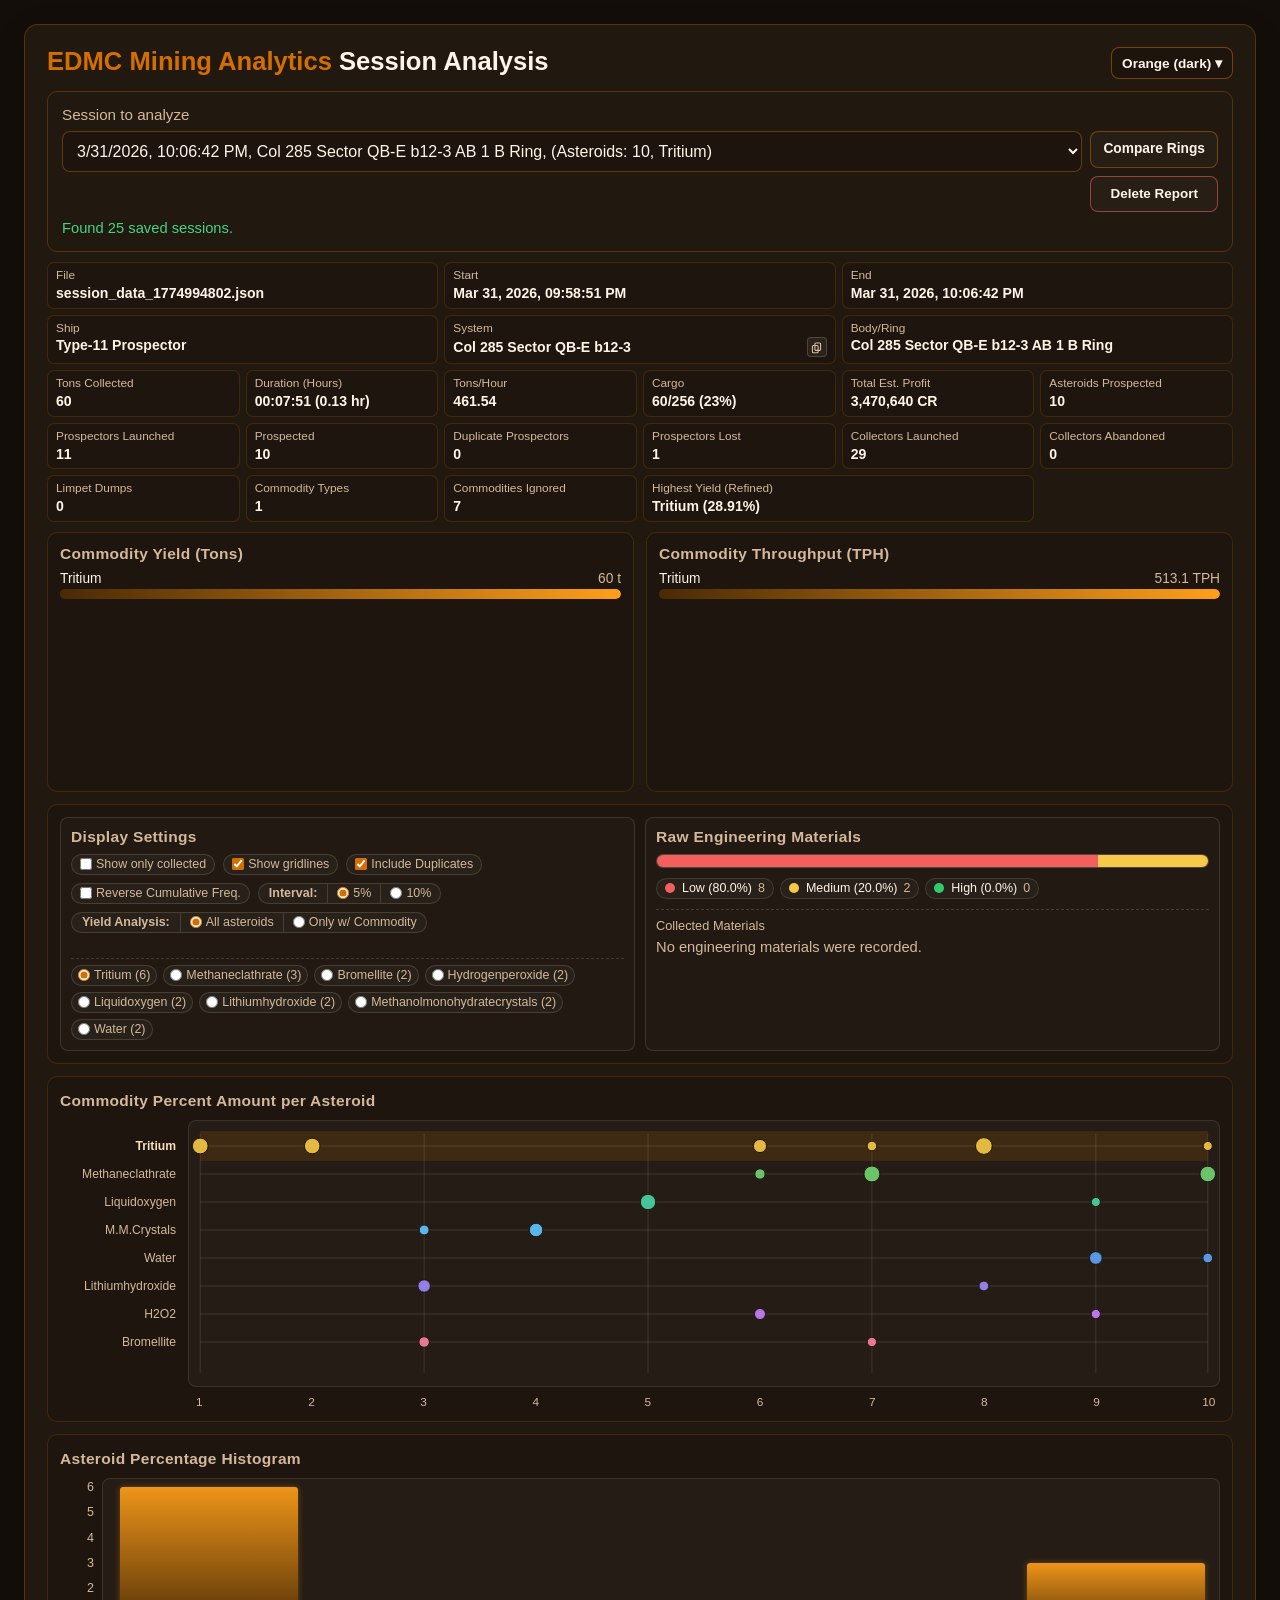
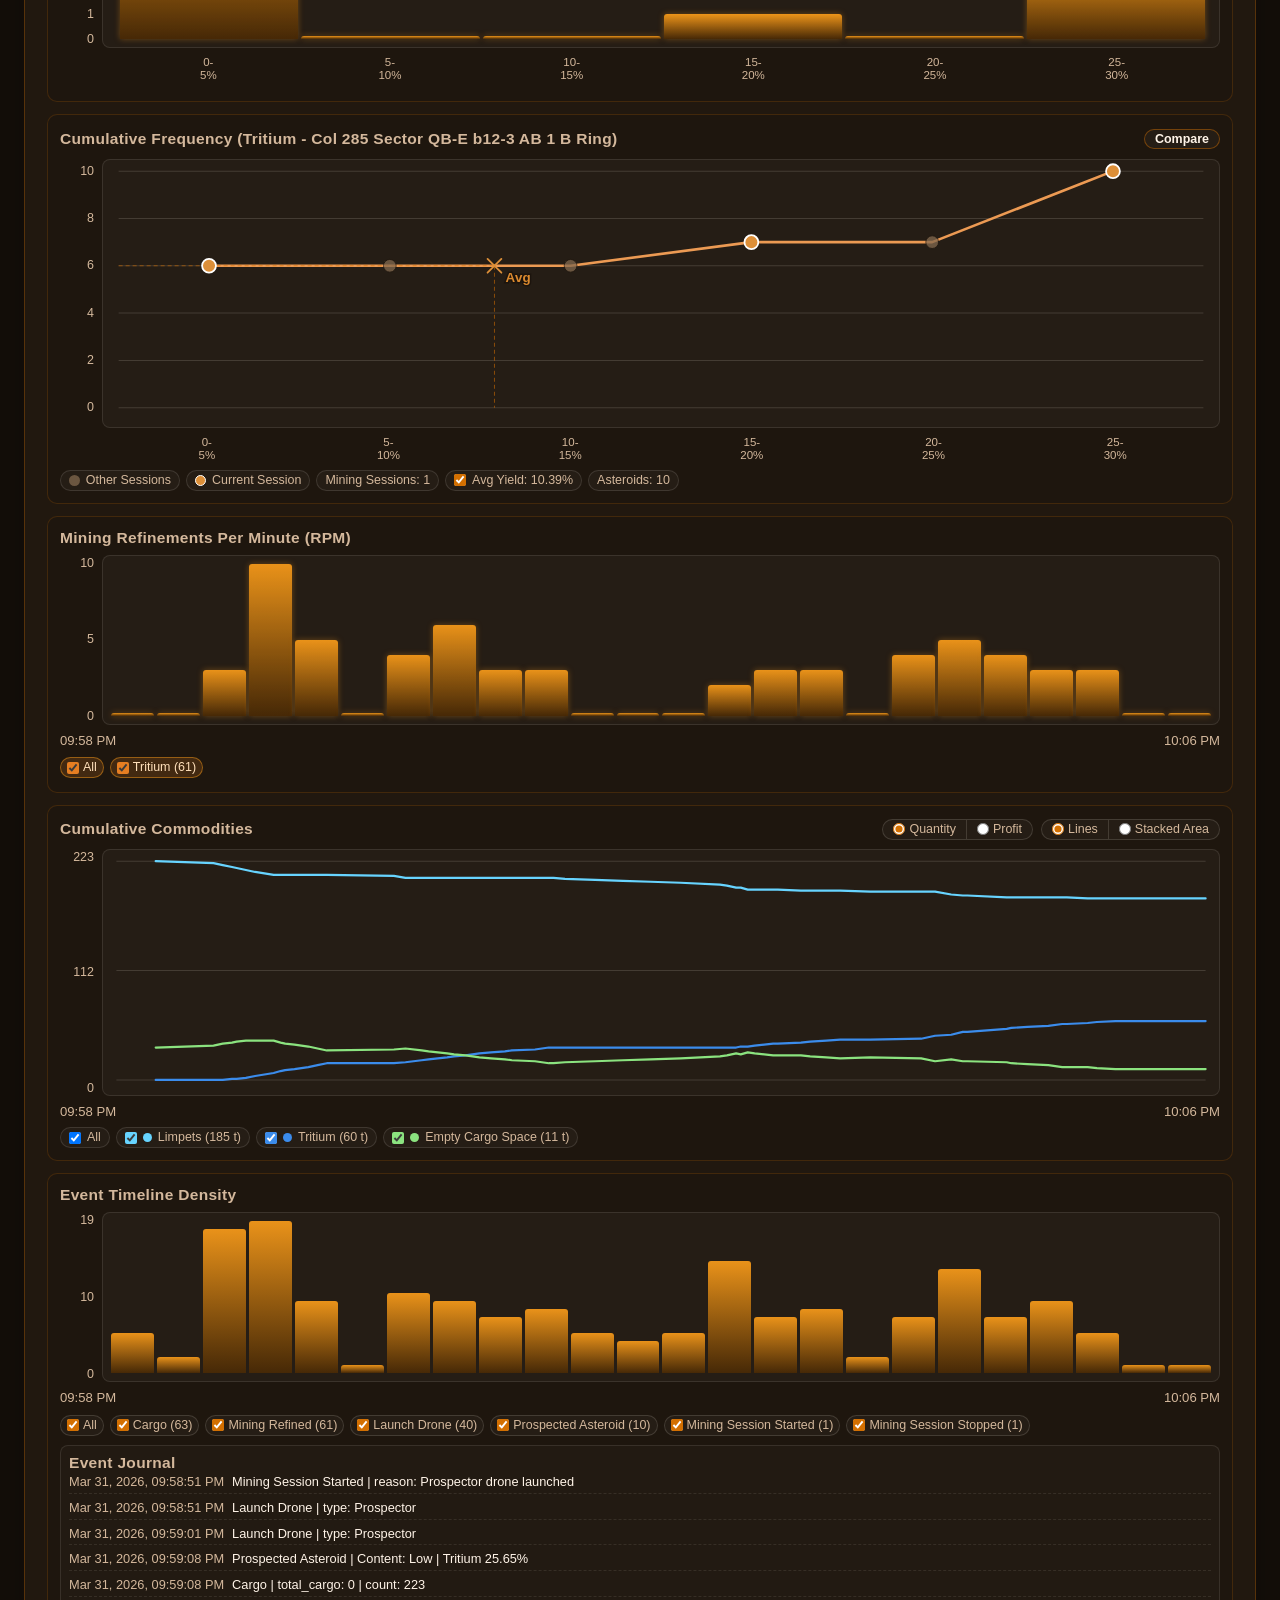
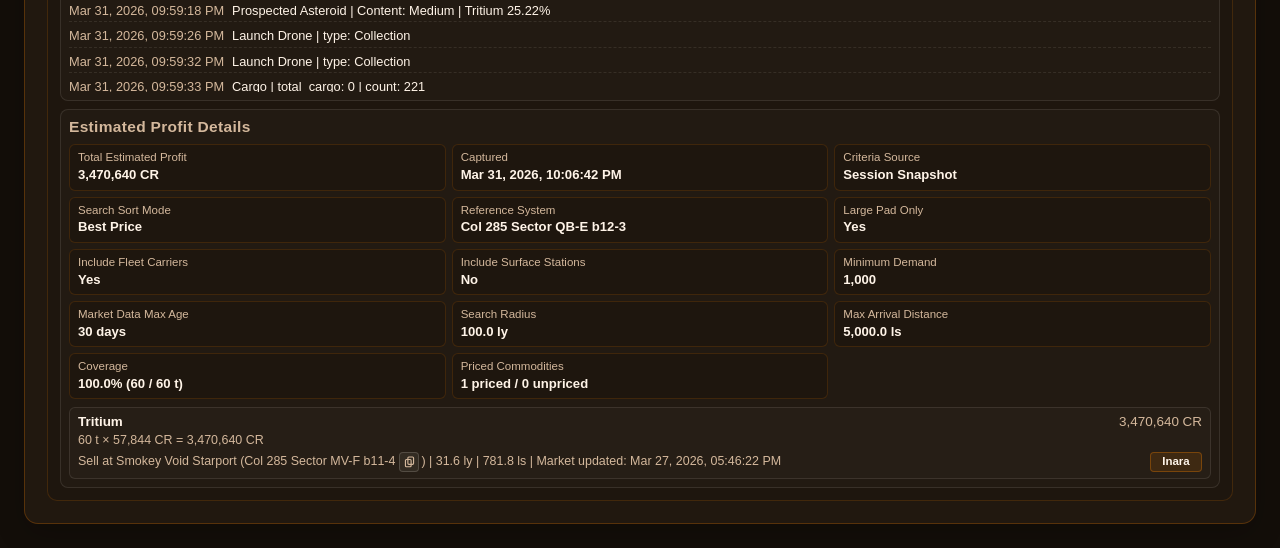
==== commit cd11bb2d: "various updates to CDFb" ====
--- a/web/index.html
+++ b/web/index.html
@@ -22,7 +22,10 @@
         <select id="session-select" class="session-toolbar-select" disabled>
           <option>Loading sessions...</option>
         </select>
-        <button id="compare-rings-button" class="session-toolbar-compare-button" type="button">Compare Rings</button>
+        <div class="session-toolbar-actions">
+          <button id="compare-rings-button" class="session-toolbar-compare-button" type="button">Compare Rings</button>
+          <button id="delete-report-button" class="session-toolbar-delete-button" type="button" disabled>Delete Report</button>
+        </div>
       </div>
       <p id="session-status" class="status">Preparing session list...</p>
     </section>
--- a/web/css/index.css
+++ b/web/css/index.css
@@ -256,10 +256,18 @@
 
     .session-toolbar-input-row {
       display: flex;
-      align-items: center;
+      align-items: flex-start;
       gap: 8px;
       flex-wrap: nowrap;
       width: 100%;
+    }
+
+    .session-toolbar-actions {
+      display: grid;
+      gap: 8px;
+      flex: 0 0 auto;
+      margin-left: auto;
+      align-items: start;
     }
 
     .session-toolbar-select {
@@ -298,13 +306,35 @@
       padding: 9px 12px;
       cursor: pointer;
       white-space: nowrap;
-      margin-left: auto;
-      flex: 0 0 auto;
     }
 
     .session-toolbar-compare-button:hover {
       border-color: color-mix(in srgb, var(--accent) 78%, transparent);
       background: color-mix(in srgb, var(--accent) 12%, transparent);
+    }
+
+    .session-toolbar-delete-button {
+      border: 1px solid color-mix(in srgb, #ff6b6b 50%, transparent);
+      border-radius: 8px;
+      background: color-mix(in srgb, var(--fg) 3%, transparent);
+      color: var(--fg);
+      font: inherit;
+      font-size: 0.84rem;
+      line-height: 1.2;
+      font-weight: 600;
+      padding: 9px 12px;
+      cursor: pointer;
+      white-space: nowrap;
+    }
+
+    .session-toolbar-delete-button:hover:not(:disabled) {
+      border-color: color-mix(in srgb, #ff6b6b 78%, transparent);
+      background: color-mix(in srgb, #ff6b6b 10%, transparent);
+    }
+
+    .session-toolbar-delete-button:disabled {
+      opacity: 0.55;
+      cursor: not-allowed;
     }
 
     .status {
@@ -1702,6 +1732,10 @@
         flex: 1 1 100%;
       }
 
+      .session-toolbar-actions {
+        margin-left: 0;
+      }
+
       .session-toolbar-compare-button {
         width: max-content;
       }
